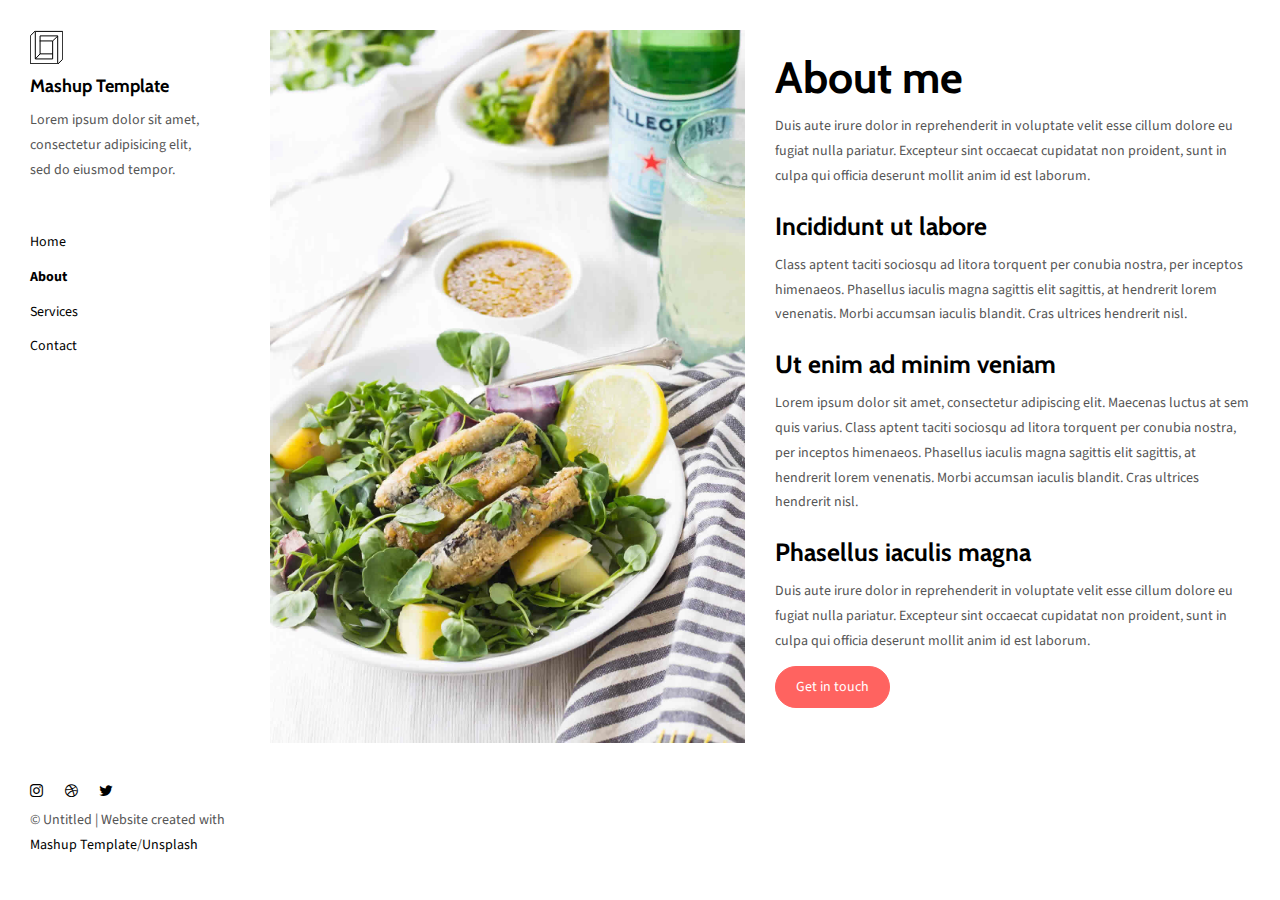
==== about.html @ 03786327 "project initialised" ====
<!DOCTYPE html>
<html lang="en">

<head>
  <meta charset="UTF-8">
  <meta content="IE=edge" http-equiv="X-UA-Compatible">
  <meta content="width=device-width,initial-scale=1" name="viewport">
  <meta content="description" name="description">
  <meta name="google" content="notranslate" />
  <meta content="Mashup templates have been developped by Orson.io team" name="author">

  <!-- Disable tap highlight on IE -->
  <meta name="msapplication-tap-highlight" content="no">
  
  <link href="./assets/apple-icon-180x180.png" rel="apple-touch-icon">
  <link href="./assets/favicon.ico" rel="icon">



  <title>Title page</title>  

<link href="./main.82cfd66e.css" rel="stylesheet"></head>

<body>

 <!-- Add your content of header -->
<header class="">
  <div class="navbar navbar-default visible-xs">
    <button type="button" class="navbar-toggle collapsed">
      <span class="sr-only">Toggle navigation</span>
      <span class="icon-bar"></span>
      <span class="icon-bar"></span>
      <span class="icon-bar"></span>
    </button>
    <a href="./index.html" class="navbar-brand">Mashup Template</a>
  </div>

  <nav class="sidebar">
    <div class="navbar-collapse" id="navbar-collapse">
      <div class="site-header hidden-xs">
          <a class="site-brand" href="./index.html" title="">
            <img class="img-responsive site-logo" alt="" src="./assets/images/mashup-logo.svg">
            Mashup Template
          </a>
        <p>Lorem ipsum dolor sit amet, consectetur adipisicing elit, sed do eiusmod
        tempor.</p>
      </div>
      <ul class="nav">
        <li><a href="./index.html" title="">Home</a></li>
        <li><a href="./about.html" title="">About</a></li>
        <li><a href="./services.html" title="">Services</a></li>
        <li><a href="./contact.html" title="">Contact</a></li>

      </ul>

      <nav class="nav-footer">
        <p class="nav-footer-social-buttons">
          <a class="fa-icon" href="https://www.instagram.com/" title="">
            <i class="fa fa-instagram"></i>
          </a>
          <a class="fa-icon" href="https://dribbble.com/" title="">
            <i class="fa fa-dribbble"></i>
          </a>
          <a class="fa-icon" href="https://twitter.com/" title="">
            <i class="fa fa-twitter"></i>
          </a>
        </p>
        <p>© Untitled | Website created with <a href="http://www.mashup-template.com/" title="Create website with free html template">Mashup Template</a>/<a href="https://www.unsplash.com/" title="Beautiful Free Images">Unsplash</a></p>
      </nav>  
    </div> 
  </nav>
</header>
<main class="" id="main-collapse">


<div class="row">
  <div class="col-xs-12 col-md-6">
    <img class="img-responsive" alt="" src="./assets/images/img-10.jpg">
  </div>
  <div class="col-xs-12 col-md-6">
    <h1>About me</h1>
    
    <p>Duis aute irure dolor in reprehenderit in voluptate velit esse
    cillum dolore eu fugiat nulla pariatur. Excepteur sint occaecat cupidatat non
    proident, sunt in culpa qui officia deserunt mollit anim id est laborum.</p>
    
    <h3>Incididunt ut labore </h3>

    <p>Class aptent taciti sociosqu ad litora torquent per conubia nostra, per inceptos himenaeos. Phasellus iaculis magna sagittis elit sagittis, at hendrerit lorem venenatis. Morbi accumsan iaculis blandit. Cras ultrices hendrerit nisl.</p>

    <h3>Ut enim ad minim veniam </h3>
    
    <p>Lorem ipsum dolor sit amet, consectetur adipiscing elit. Maecenas luctus at sem quis varius. 
    Class aptent taciti sociosqu ad litora torquent per conubia nostra, per inceptos himenaeos. Phasellus iaculis magna sagittis elit sagittis, at hendrerit lorem venenatis. Morbi accumsan iaculis blandit. Cras ultrices hendrerit nisl.</p>
    <h3>Phasellus iaculis magna </h3>
    <p>Duis aute irure dolor in reprehenderit in voluptate velit esse
    cillum dolore eu fugiat nulla pariatur. Excepteur sint occaecat cupidatat non
    proident, sunt in culpa qui officia deserunt mollit anim id est laborum.</p>
    
    <a href="contact.html" class="btn btn-primary" title=""> Get in touch</a>
 </div>
</div>
    
</main>

<script>
document.addEventListener("DOMContentLoaded", function (event) {
  navbarToggleSidebar();
  navActivePage();
});
</script>

<script type="text/javascript" src="./main.85741bff.js"></script></body>

</html>
---- main.82cfd66e.css ----
@import url(https://fonts.googleapis.com/css?family=Cabin:400,700|Source+Sans+Pro:400,700);@import url(https://maxcdn.bootstrapcdn.com/font-awesome/4.7.0/css/font-awesome.min.css);/*!
 * Bootstrap v3.3.7 (http://getbootstrap.com)
 * Copyright 2011-2016 Twitter, Inc.
 * Licensed under MIT (https://github.com/twbs/bootstrap/blob/master/LICENSE)
 */
/*! normalize.css v3.0.3 | MIT License | github.com/necolas/normalize.css */html{font-family:sans-serif;-ms-text-size-adjust:100%;-webkit-text-size-adjust:100%}body{margin:0}article,aside,details,figcaption,figure,footer,header,hgroup,main,menu,nav,section,summary{display:block}audio,canvas,progress,video{display:inline-block;vertical-align:baseline}audio:not([controls]){display:none;height:0}[hidden],template{display:none}a{background-color:transparent}a:active,a:hover{outline:0}abbr[title]{border-bottom:1px dotted}b,strong{font-weight:700}dfn{font-style:italic}h1{font-size:2em;margin:.67em 0}mark{background:#ff0;color:#000}small{font-size:80%}sub,sup{font-size:75%;line-height:0;position:relative;vertical-align:baseline}sup{top:-.5em}sub{bottom:-.25em}img{border:0}svg:not(:root){overflow:hidden}figure{margin:1em 40px}hr{box-sizing:content-box;height:0}pre{overflow:auto}code,kbd,pre,samp{font-family:monospace,monospace;font-size:1em}button,input,optgroup,select,textarea{color:inherit;font:inherit;margin:0}button{overflow:visible}button,select{text-transform:none}button,html input[type=button],input[type=reset],input[type=submit]{-webkit-appearance:button;cursor:pointer}button[disabled],html input[disabled]{cursor:default}button::-moz-focus-inner,input::-moz-focus-inner{border:0;padding:0}input{line-height:normal}input[type=checkbox],input[type=radio]{box-sizing:border-box;padding:0}input[type=number]::-webkit-inner-spin-button,input[type=number]::-webkit-outer-spin-button{height:auto}input[type=search]{-webkit-appearance:textfield;box-sizing:content-box}input[type=search]::-webkit-search-cancel-button,input[type=search]::-webkit-search-decoration{-webkit-appearance:none}fieldset{border:1px solid silver;margin:0 2px;padding:.35em .625em .75em}textarea{overflow:auto}optgroup{font-weight:700}table{border-collapse:collapse;border-spacing:0}td,th{padding:0}

/*! Source: https://github.com/h5bp/html5-boilerplate/blob/master/src/css/main.css */@media print{*,:after,:before{background:transparent!important;color:#000!important;box-shadow:none!important;text-shadow:none!important}a,a:visited{text-decoration:underline}a[href]:after{content:" (" attr(href) ")"}abbr[title]:after{content:" (" attr(title) ")"}a[href^="#"]:after,a[href^="javascript:"]:after{content:""}blockquote,pre{border:1px solid #999;page-break-inside:avoid}thead{display:table-header-group}img,tr{page-break-inside:avoid}img{max-width:100%!important}h2,h3,p{orphans:3;widows:3}h2,h3{page-break-after:avoid}.navbar{display:none}.btn>.caret,.dropup>.btn>.caret{border-top-color:#000!important}.label{border:1px solid #000}.table{border-collapse:collapse!important}.table td,.table th{background-color:#fff!important}.table-bordered td,.table-bordered th{border:1px solid #ddd!important}}*,:after,:before{-webkit-box-sizing:border-box;-moz-box-sizing:border-box;box-sizing:border-box}html{font-size:10px;-webkit-tap-highlight-color:transparent}body{font-family:Source Sans Pro,Helvetica,Arial,sans-serif;font-size:14px;line-height:1.78;color:#555;background-color:#fff}button,input,select,textarea{font-family:inherit;font-size:inherit;line-height:inherit}a{color:#ff6360;text-decoration:none}a:focus,a:hover{color:#ff1814;text-decoration:underline}a:focus{outline:5px auto -webkit-focus-ring-color;outline-offset:-2px}figure{margin:0}img{vertical-align:middle}.img-responsive{display:block;max-width:100%;height:auto}.img-rounded{border-radius:2px}.img-thumbnail{padding:4px;line-height:1.78;background-color:#fff;border:1px solid #ddd;border-radius:2px;-webkit-transition:all .2s ease-in-out;-o-transition:all .2s ease-in-out;transition:all .2s ease-in-out;display:inline-block;max-width:100%;height:auto}.img-circle{border-radius:50%}hr{margin-top:24px;margin-bottom:24px;border:0;border-top:1px solid #eee}.sr-only{position:absolute;width:1px;height:1px;margin:-1px;padding:0;overflow:hidden;clip:rect(0,0,0,0);border:0}.sr-only-focusable:active,.sr-only-focusable:focus{position:static;width:auto;height:auto;margin:0;overflow:visible;clip:auto}[role=button]{cursor:pointer}.h1,.h2,.h3,.h4,.h5,.h6,h1,h2,h3,h4,h5,h6{font-family:Cabin,Helvetica,Arial,sans-serif;font-weight:700;line-height:1.1;color:#000}.h1 .small,.h1 small,.h2 .small,.h2 small,.h3 .small,.h3 small,.h4 .small,.h4 small,.h5 .small,.h5 small,.h6 .small,.h6 small,h1 .small,h1 small,h2 .small,h2 small,h3 .small,h3 small,h4 .small,h4 small,h5 .small,h5 small,h6 .small,h6 small{font-weight:400;line-height:1;color:#777}.h1,.h2,.h3,h1,h2,h3{margin-top:24px;margin-bottom:12px}.h1 .small,.h1 small,.h2 .small,.h2 small,.h3 .small,.h3 small,h1 .small,h1 small,h2 .small,h2 small,h3 .small,h3 small{font-size:65%}.h4,.h5,.h6,h4,h5,h6{margin-top:12px;margin-bottom:12px}.h4 .small,.h4 small,.h5 .small,.h5 small,.h6 .small,.h6 small,h4 .small,h4 small,h5 .small,h5 small,h6 .small,h6 small{font-size:75%}.h1,h1{font-size:44px}.h2,h2{font-size:33px}.h3,h3{font-size:25px}.h4,h4{font-size:19px}.h5,h5{font-size:14px}.h6,h6{font-size:12px}p{margin:0 0 12px}.lead{margin-bottom:24px;font-size:16px;font-weight:300;line-height:1.4}@media (min-width:768px){.lead{font-size:21px}}.small,small{font-size:85%}.mark,mark{background-color:#fcf8e3;padding:.2em}.text-left{text-align:left}.text-right{text-align:right}.text-center{text-align:center}.text-justify{text-align:justify}.text-nowrap{white-space:nowrap}.text-lowercase{text-transform:lowercase}.initialism,.text-uppercase{text-transform:uppercase}.text-capitalize{text-transform:capitalize}.text-muted{color:#777}.text-primary{color:#ff6360}a.text-primary:focus,a.text-primary:hover{color:#ff312d}.text-success{color:#fff}a.text-success:focus,a.text-success:hover{color:#e6e6e6}.text-info{color:#31708f}a.text-info:focus,a.text-info:hover{color:#245269}.text-warning{color:#8a6d3b}a.text-warning:focus,a.text-warning:hover{color:#66512c}.text-danger{color:#fff}a.text-danger:focus,a.text-danger:hover{color:#e6e6e6}.bg-primary{color:#fff;background-color:#ff6360}a.bg-primary:focus,a.bg-primary:hover{background-color:#ff312d}.bg-success{background-color:#57ce6e}a.bg-success:focus,a.bg-success:hover{background-color:#37bb50}.bg-info{background-color:#d9edf7}a.bg-info:focus,a.bg-info:hover{background-color:#afd9ee}.bg-warning{background-color:#fcf8e3}a.bg-warning:focus,a.bg-warning:hover{background-color:#f7ecb5}.bg-danger{background-color:#ee624b}a.bg-danger:focus,a.bg-danger:hover{background-color:#ea391c}.page-header{padding-bottom:11px;margin:48px 0 24px;border-bottom:1px solid #eee}ol,ul{margin-top:0;margin-bottom:12px}ol ol,ol ul,ul ol,ul ul{margin-bottom:0}.list-inline,.list-unstyled{padding-left:0;list-style:none}.list-inline{margin-left:-5px}.list-inline>li{display:inline-block;padding-left:5px;padding-right:5px}dl{margin-top:0;margin-bottom:24px}dd,dt{line-height:1.78}dt{font-weight:700}dd{margin-left:0}.dl-horizontal dd:after,.dl-horizontal dd:before{content:" ";display:table}.dl-horizontal dd:after{clear:both}@media (min-width:768px){.dl-horizontal dt{float:left;width:160px;clear:left;text-align:right;overflow:hidden;text-overflow:ellipsis;white-space:nowrap}.dl-horizontal dd{margin-left:180px}}abbr[data-original-title],abbr[title]{cursor:help;border-bottom:1px dotted #777}.initialism{font-size:90%}blockquote{padding:12px 24px;margin:0 0 24px;font-size:17.5px;border-left:5px solid #eee}blockquote ol:last-child,blockquote p:last-child,blockquote ul:last-child{margin-bottom:0}blockquote .small,blockquote footer,blockquote small{display:block;font-size:80%;line-height:1.78;color:#777}blockquote .small:before,blockquote footer:before,blockquote small:before{content:"\2014   \A0"}.blockquote-reverse,blockquote.pull-right{padding-right:15px;padding-left:0;border-right:5px solid #eee;border-left:0;text-align:right}.blockquote-reverse .small:before,.blockquote-reverse footer:before,.blockquote-reverse small:before,blockquote.pull-right .small:before,blockquote.pull-right footer:before,blockquote.pull-right small:before{content:""}.blockquote-reverse .small:after,.blockquote-reverse footer:after,.blockquote-reverse small:after,blockquote.pull-right .small:after,blockquote.pull-right footer:after,blockquote.pull-right small:after{content:"\A0   \2014"}address{margin-bottom:24px;font-style:normal;line-height:1.78}code,kbd,pre,samp{font-family:Menlo,Monaco,Consolas,Courier New,monospace}code{color:#c7254e;background-color:#f9f2f4}code,kbd{padding:2px 4px;font-size:90%;border-radius:2px}kbd{color:#fff;background-color:#333;box-shadow:inset 0 -1px 0 rgba(0,0,0,.25)}kbd kbd{padding:0;font-size:100%;font-weight:700;box-shadow:none}pre{display:block;padding:11.5px;margin:0 0 12px;font-size:13px;line-height:1.78;word-break:break-all;word-wrap:break-word;color:#333;background-color:#f5f5f5;border:1px solid #ccc;border-radius:2px}pre code{padding:0;font-size:inherit;color:inherit;white-space:pre-wrap;background-color:transparent;border-radius:0}.pre-scrollable{max-height:340px;overflow-y:scroll}.container{margin-right:auto;margin-left:auto;padding-left:15px;padding-right:15px}.container:after,.container:before{content:" ";display:table}.container:after{clear:both}@media (min-width:768px){.container{width:750px}}@media (min-width:992px){.container{width:970px}}@media (min-width:1200px){.container{width:1170px}}.container-fluid{margin-right:auto;margin-left:auto;padding-left:15px;padding-right:15px}.container-fluid:after,.container-fluid:before{content:" ";display:table}.container-fluid:after{clear:both}.row{margin-left:-15px;margin-right:-15px}.row:after,.row:before{content:" ";display:table}.row:after{clear:both}.col-lg-1,.col-lg-2,.col-lg-3,.col-lg-4,.col-lg-5,.col-lg-6,.col-lg-7,.col-lg-8,.col-lg-9,.col-lg-10,.col-lg-11,.col-lg-12,.col-md-1,.col-md-2,.col-md-3,.col-md-4,.col-md-5,.col-md-6,.col-md-7,.col-md-8,.col-md-9,.col-md-10,.col-md-11,.col-md-12,.col-sm-1,.col-sm-2,.col-sm-3,.col-sm-4,.col-sm-5,.col-sm-6,.col-sm-7,.col-sm-8,.col-sm-9,.col-sm-10,.col-sm-11,.col-sm-12,.col-xs-1,.col-xs-2,.col-xs-3,.col-xs-4,.col-xs-5,.col-xs-6,.col-xs-7,.col-xs-8,.col-xs-9,.col-xs-10,.col-xs-11,.col-xs-12{position:relative;min-height:1px;padding-left:15px;padding-right:15px}.col-xs-1,.col-xs-2,.col-xs-3,.col-xs-4,.col-xs-5,.col-xs-6,.col-xs-7,.col-xs-8,.col-xs-9,.col-xs-10,.col-xs-11,.col-xs-12{float:left}.col-xs-1{width:8.33333%}.col-xs-2{width:16.66667%}.col-xs-3{width:25%}.col-xs-4{width:33.33333%}.col-xs-5{width:41.66667%}.col-xs-6{width:50%}.col-xs-7{width:58.33333%}.col-xs-8{width:66.66667%}.col-xs-9{width:75%}.col-xs-10{width:83.33333%}.col-xs-11{width:91.66667%}.col-xs-12{width:100%}.col-xs-pull-0{right:auto}.col-xs-pull-1{right:8.33333%}.col-xs-pull-2{right:16.66667%}.col-xs-pull-3{right:25%}.col-xs-pull-4{right:33.33333%}.col-xs-pull-5{right:41.66667%}.col-xs-pull-6{right:50%}.col-xs-pull-7{right:58.33333%}.col-xs-pull-8{right:66.66667%}.col-xs-pull-9{right:75%}.col-xs-pull-10{right:83.33333%}.col-xs-pull-11{right:91.66667%}.col-xs-pull-12{right:100%}.col-xs-push-0{left:auto}.col-xs-push-1{left:8.33333%}.col-xs-push-2{left:16.66667%}.col-xs-push-3{left:25%}.col-xs-push-4{left:33.33333%}.col-xs-push-5{left:41.66667%}.col-xs-push-6{left:50%}.col-xs-push-7{left:58.33333%}.col-xs-push-8{left:66.66667%}.col-xs-push-9{left:75%}.col-xs-push-10{left:83.33333%}.col-xs-push-11{left:91.66667%}.col-xs-push-12{left:100%}.col-xs-offset-0{margin-left:0}.col-xs-offset-1{margin-left:8.33333%}.col-xs-offset-2{margin-left:16.66667%}.col-xs-offset-3{margin-left:25%}.col-xs-offset-4{margin-left:33.33333%}.col-xs-offset-5{margin-left:41.66667%}.col-xs-offset-6{margin-left:50%}.col-xs-offset-7{margin-left:58.33333%}.col-xs-offset-8{margin-left:66.66667%}.col-xs-offset-9{margin-left:75%}.col-xs-offset-10{margin-left:83.33333%}.col-xs-offset-11{margin-left:91.66667%}.col-xs-offset-12{margin-left:100%}@media (min-width:768px){.col-sm-1,.col-sm-2,.col-sm-3,.col-sm-4,.col-sm-5,.col-sm-6,.col-sm-7,.col-sm-8,.col-sm-9,.col-sm-10,.col-sm-11,.col-sm-12{float:left}.col-sm-1{width:8.33333%}.col-sm-2{width:16.66667%}.col-sm-3{width:25%}.col-sm-4{width:33.33333%}.col-sm-5{width:41.66667%}.col-sm-6{width:50%}.col-sm-7{width:58.33333%}.col-sm-8{width:66.66667%}.col-sm-9{width:75%}.col-sm-10{width:83.33333%}.col-sm-11{width:91.66667%}.col-sm-12{width:100%}.col-sm-pull-0{right:auto}.col-sm-pull-1{right:8.33333%}.col-sm-pull-2{right:16.66667%}.col-sm-pull-3{right:25%}.col-sm-pull-4{right:33.33333%}.col-sm-pull-5{right:41.66667%}.col-sm-pull-6{right:50%}.col-sm-pull-7{right:58.33333%}.col-sm-pull-8{right:66.66667%}.col-sm-pull-9{right:75%}.col-sm-pull-10{right:83.33333%}.col-sm-pull-11{right:91.66667%}.col-sm-pull-12{right:100%}.col-sm-push-0{left:auto}.col-sm-push-1{left:8.33333%}.col-sm-push-2{left:16.66667%}.col-sm-push-3{left:25%}.col-sm-push-4{left:33.33333%}.col-sm-push-5{left:41.66667%}.col-sm-push-6{left:50%}.col-sm-push-7{left:58.33333%}.col-sm-push-8{left:66.66667%}.col-sm-push-9{left:75%}.col-sm-push-10{left:83.33333%}.col-sm-push-11{left:91.66667%}.col-sm-push-12{left:100%}.col-sm-offset-0{margin-left:0}.col-sm-offset-1{margin-left:8.33333%}.col-sm-offset-2{margin-left:16.66667%}.col-sm-offset-3{margin-left:25%}.col-sm-offset-4{margin-left:33.33333%}.col-sm-offset-5{margin-left:41.66667%}.col-sm-offset-6{margin-left:50%}.col-sm-offset-7{margin-left:58.33333%}.col-sm-offset-8{margin-left:66.66667%}.col-sm-offset-9{margin-left:75%}.col-sm-offset-10{margin-left:83.33333%}.col-sm-offset-11{margin-left:91.66667%}.col-sm-offset-12{margin-left:100%}}@media (min-width:992px){.col-md-1,.col-md-2,.col-md-3,.col-md-4,.col-md-5,.col-md-6,.col-md-7,.col-md-8,.col-md-9,.col-md-10,.col-md-11,.col-md-12{float:left}.col-md-1{width:8.33333%}.col-md-2{width:16.66667%}.col-md-3{width:25%}.col-md-4{width:33.33333%}.col-md-5{width:41.66667%}.col-md-6{width:50%}.col-md-7{width:58.33333%}.col-md-8{width:66.66667%}.col-md-9{width:75%}.col-md-10{width:83.33333%}.col-md-11{width:91.66667%}.col-md-12{width:100%}.col-md-pull-0{right:auto}.col-md-pull-1{right:8.33333%}.col-md-pull-2{right:16.66667%}.col-md-pull-3{right:25%}.col-md-pull-4{right:33.33333%}.col-md-pull-5{right:41.66667%}.col-md-pull-6{right:50%}.col-md-pull-7{right:58.33333%}.col-md-pull-8{right:66.66667%}.col-md-pull-9{right:75%}.col-md-pull-10{right:83.33333%}.col-md-pull-11{right:91.66667%}.col-md-pull-12{right:100%}.col-md-push-0{left:auto}.col-md-push-1{left:8.33333%}.col-md-push-2{left:16.66667%}.col-md-push-3{left:25%}.col-md-push-4{left:33.33333%}.col-md-push-5{left:41.66667%}.col-md-push-6{left:50%}.col-md-push-7{left:58.33333%}.col-md-push-8{left:66.66667%}.col-md-push-9{left:75%}.col-md-push-10{left:83.33333%}.col-md-push-11{left:91.66667%}.col-md-push-12{left:100%}.col-md-offset-0{margin-left:0}.col-md-offset-1{margin-left:8.33333%}.col-md-offset-2{margin-left:16.66667%}.col-md-offset-3{margin-left:25%}.col-md-offset-4{margin-left:33.33333%}.col-md-offset-5{margin-left:41.66667%}.col-md-offset-6{margin-left:50%}.col-md-offset-7{margin-left:58.33333%}.col-md-offset-8{margin-left:66.66667%}.col-md-offset-9{margin-left:75%}.col-md-offset-10{margin-left:83.33333%}.col-md-offset-11{margin-left:91.66667%}.col-md-offset-12{margin-left:100%}}@media (min-width:1200px){.col-lg-1,.col-lg-2,.col-lg-3,.col-lg-4,.col-lg-5,.col-lg-6,.col-lg-7,.col-lg-8,.col-lg-9,.col-lg-10,.col-lg-11,.col-lg-12{float:left}.col-lg-1{width:8.33333%}.col-lg-2{width:16.66667%}.col-lg-3{width:25%}.col-lg-4{width:33.33333%}.col-lg-5{width:41.66667%}.col-lg-6{width:50%}.col-lg-7{width:58.33333%}.col-lg-8{width:66.66667%}.col-lg-9{width:75%}.col-lg-10{width:83.33333%}.col-lg-11{width:91.66667%}.col-lg-12{width:100%}.col-lg-pull-0{right:auto}.col-lg-pull-1{right:8.33333%}.col-lg-pull-2{right:16.66667%}.col-lg-pull-3{right:25%}.col-lg-pull-4{right:33.33333%}.col-lg-pull-5{right:41.66667%}.col-lg-pull-6{right:50%}.col-lg-pull-7{right:58.33333%}.col-lg-pull-8{right:66.66667%}.col-lg-pull-9{right:75%}.col-lg-pull-10{right:83.33333%}.col-lg-pull-11{right:91.66667%}.col-lg-pull-12{right:100%}.col-lg-push-0{left:auto}.col-lg-push-1{left:8.33333%}.col-lg-push-2{left:16.66667%}.col-lg-push-3{left:25%}.col-lg-push-4{left:33.33333%}.col-lg-push-5{left:41.66667%}.col-lg-push-6{left:50%}.col-lg-push-7{left:58.33333%}.col-lg-push-8{left:66.66667%}.col-lg-push-9{left:75%}.col-lg-push-10{left:83.33333%}.col-lg-push-11{left:91.66667%}.col-lg-push-12{left:100%}.col-lg-offset-0{margin-left:0}.col-lg-offset-1{margin-left:8.33333%}.col-lg-offset-2{margin-left:16.66667%}.col-lg-offset-3{margin-left:25%}.col-lg-offset-4{margin-left:33.33333%}.col-lg-offset-5{margin-left:41.66667%}.col-lg-offset-6{margin-left:50%}.col-lg-offset-7{margin-left:58.33333%}.col-lg-offset-8{margin-left:66.66667%}.col-lg-offset-9{margin-left:75%}.col-lg-offset-10{margin-left:83.33333%}.col-lg-offset-11{margin-left:91.66667%}.col-lg-offset-12{margin-left:100%}}table{background-color:transparent}caption{padding-top:8px;padding-bottom:8px;color:#777}caption,th{text-align:left}.table{width:100%;max-width:100%;margin-bottom:24px}.table>tbody>tr>td,.table>tbody>tr>th,.table>tfoot>tr>td,.table>tfoot>tr>th,.table>thead>tr>td,.table>thead>tr>th{padding:8px;line-height:1.78;vertical-align:top;border-top:1px solid #ddd}.table>thead>tr>th{vertical-align:bottom;border-bottom:2px solid #ddd}.table>caption+thead>tr:first-child>td,.table>caption+thead>tr:first-child>th,.table>colgroup+thead>tr:first-child>td,.table>colgroup+thead>tr:first-child>th,.table>thead:first-child>tr:first-child>td,.table>thead:first-child>tr:first-child>th{border-top:0}.table>tbody+tbody{border-top:2px solid #ddd}.table .table{background-color:#fff}.table-condensed>tbody>tr>td,.table-condensed>tbody>tr>th,.table-condensed>tfoot>tr>td,.table-condensed>tfoot>tr>th,.table-condensed>thead>tr>td,.table-condensed>thead>tr>th{padding:5px}.table-bordered,.table-bordered>tbody>tr>td,.table-bordered>tbody>tr>th,.table-bordered>tfoot>tr>td,.table-bordered>tfoot>tr>th,.table-bordered>thead>tr>td,.table-bordered>thead>tr>th{border:1px solid #ddd}.table-bordered>thead>tr>td,.table-bordered>thead>tr>th{border-bottom-width:2px}.table-striped>tbody>tr:nth-of-type(odd){background-color:#f9f9f9}.table-hover>tbody>tr:hover{background-color:#f5f5f5}table col[class*=col-]{position:static;float:none;display:table-column}table td[class*=col-],table th[class*=col-]{position:static;float:none;display:table-cell}.table>tbody>tr.active>td,.table>tbody>tr.active>th,.table>tbody>tr>td.active,.table>tbody>tr>th.active,.table>tfoot>tr.active>td,.table>tfoot>tr.active>th,.table>tfoot>tr>td.active,.table>tfoot>tr>th.active,.table>thead>tr.active>td,.table>thead>tr.active>th,.table>thead>tr>td.active,.table>thead>tr>th.active{background-color:#f5f5f5}.table-hover>tbody>tr.active:hover>td,.table-hover>tbody>tr.active:hover>th,.table-hover>tbody>tr:hover>.active,.table-hover>tbody>tr>td.active:hover,.table-hover>tbody>tr>th.active:hover{background-color:#e8e8e8}.table>tbody>tr.success>td,.table>tbody>tr.success>th,.table>tbody>tr>td.success,.table>tbody>tr>th.success,.table>tfoot>tr.success>td,.table>tfoot>tr.success>th,.table>tfoot>tr>td.success,.table>tfoot>tr>th.success,.table>thead>tr.success>td,.table>thead>tr.success>th,.table>thead>tr>td.success,.table>thead>tr>th.success{background-color:#57ce6e}.table-hover>tbody>tr.success:hover>td,.table-hover>tbody>tr.success:hover>th,.table-hover>tbody>tr:hover>.success,.table-hover>tbody>tr>td.success:hover,.table-hover>tbody>tr>th.success:hover{background-color:#43c85d}.table>tbody>tr.info>td,.table>tbody>tr.info>th,.table>tbody>tr>td.info,.table>tbody>tr>th.info,.table>tfoot>tr.info>td,.table>tfoot>tr.info>th,.table>tfoot>tr>td.info,.table>tfoot>tr>th.info,.table>thead>tr.info>td,.table>thead>tr.info>th,.table>thead>tr>td.info,.table>thead>tr>th.info{background-color:#d9edf7}.table-hover>tbody>tr.info:hover>td,.table-hover>tbody>tr.info:hover>th,.table-hover>tbody>tr:hover>.info,.table-hover>tbody>tr>td.info:hover,.table-hover>tbody>tr>th.info:hover{background-color:#c4e3f3}.table>tbody>tr.warning>td,.table>tbody>tr.warning>th,.table>tbody>tr>td.warning,.table>tbody>tr>th.warning,.table>tfoot>tr.warning>td,.table>tfoot>tr.warning>th,.table>tfoot>tr>td.warning,.table>tfoot>tr>th.warning,.table>thead>tr.warning>td,.table>thead>tr.warning>th,.table>thead>tr>td.warning,.table>thead>tr>th.warning{background-color:#fcf8e3}.table-hover>tbody>tr.warning:hover>td,.table-hover>tbody>tr.warning:hover>th,.table-hover>tbody>tr:hover>.warning,.table-hover>tbody>tr>td.warning:hover,.table-hover>tbody>tr>th.warning:hover{background-color:#faf2cc}.table>tbody>tr.danger>td,.table>tbody>tr.danger>th,.table>tbody>tr>td.danger,.table>tbody>tr>th.danger,.table>tfoot>tr.danger>td,.table>tfoot>tr.danger>th,.table>tfoot>tr>td.danger,.table>tfoot>tr>th.danger,.table>thead>tr.danger>td,.table>thead>tr.danger>th,.table>thead>tr>td.danger,.table>thead>tr>th.danger{background-color:#ee624b}.table-hover>tbody>tr.danger:hover>td,.table-hover>tbody>tr.danger:hover>th,.table-hover>tbody>tr:hover>.danger,.table-hover>tbody>tr>td.danger:hover,.table-hover>tbody>tr>th.danger:hover{background-color:#ec4e34}.table-responsive{overflow-x:auto;min-height:.01%}@media screen and (max-width:767px){.table-responsive{width:100%;margin-bottom:18px;overflow-y:hidden;-ms-overflow-style:-ms-autohiding-scrollbar;border:1px solid #ddd}.table-responsive>.table{margin-bottom:0}.table-responsive>.table>tbody>tr>td,.table-responsive>.table>tbody>tr>th,.table-responsive>.table>tfoot>tr>td,.table-responsive>.table>tfoot>tr>th,.table-responsive>.table>thead>tr>td,.table-responsive>.table>thead>tr>th{white-space:nowrap}.table-responsive>.table-bordered{border:0}.table-responsive>.table-bordered>tbody>tr>td:first-child,.table-responsive>.table-bordered>tbody>tr>th:first-child,.table-responsive>.table-bordered>tfoot>tr>td:first-child,.table-responsive>.table-bordered>tfoot>tr>th:first-child,.table-responsive>.table-bordered>thead>tr>td:first-child,.table-responsive>.table-bordered>thead>tr>th:first-child{border-left:0}.table-responsive>.table-bordered>tbody>tr>td:last-child,.table-responsive>.table-bordered>tbody>tr>th:last-child,.table-responsive>.table-bordered>tfoot>tr>td:last-child,.table-responsive>.table-bordered>tfoot>tr>th:last-child,.table-responsive>.table-bordered>thead>tr>td:last-child,.table-responsive>.table-bordered>thead>tr>th:last-child{border-right:0}.table-responsive>.table-bordered>tbody>tr:last-child>td,.table-responsive>.table-bordered>tbody>tr:last-child>th,.table-responsive>.table-bordered>tfoot>tr:last-child>td,.table-responsive>.table-bordered>tfoot>tr:last-child>th{border-bottom:0}}fieldset{margin:0;min-width:0}fieldset,legend{padding:0;border:0}legend{display:block;width:100%;margin-bottom:24px;font-size:21px;line-height:inherit;color:#333;border-bottom:1px solid #e5e5e5}label{display:inline-block;max-width:100%;margin-bottom:5px;font-weight:700}input[type=search]{-webkit-box-sizing:border-box;-moz-box-sizing:border-box;box-sizing:border-box}input[type=checkbox],input[type=radio]{margin:4px 0 0;margin-top:1px\9;line-height:normal}input[type=file]{display:block}input[type=range]{display:block;width:100%}select[multiple],select[size]{height:auto}input[type=checkbox]:focus,input[type=file]:focus,input[type=radio]:focus{outline:5px auto -webkit-focus-ring-color;outline-offset:-2px}output{padding-top:9px}.form-control,output{display:block;font-size:14px;line-height:1.78;color:#555}.form-control{width:100%;height:40px;padding:8px 20px;background-color:#fff;background-image:none;border:1px solid #000;border-radius:2px;-webkit-box-shadow:inset 0 1px 1px rgba(0,0,0,.075);box-shadow:inset 0 1px 1px rgba(0,0,0,.075);-webkit-transition:border-color .15s ease-in-out,box-shadow .15s ease-in-out;-o-transition:border-color ease-in-out .15s,box-shadow ease-in-out .15s;transition:border-color .15s ease-in-out,box-shadow .15s ease-in-out}.form-control:focus{border-color:#66afe9;-webkit-box-shadow:inset 0 1px 1px rgba(0,0,0,.075),0 0 8px rgba(102,175,233,.6);box-shadow:inset 0 1px 1px rgba(0,0,0,.075),0 0 8px rgba(102,175,233,.6)}.form-control::-moz-placeholder{color:#999;opacity:1}.form-control:-ms-input-placeholder{color:#999}.form-control::-webkit-input-placeholder{color:#999}.form-control::-ms-expand{border:0;background-color:transparent}.form-control[disabled],.form-control[readonly],fieldset[disabled] .form-control{background-color:#eee;opacity:1}.form-control[disabled],fieldset[disabled] .form-control{cursor:not-allowed}textarea.form-control{height:auto}input[type=search]{-webkit-appearance:none}@media screen and (-webkit-min-device-pixel-ratio:0){input[type=date].form-control,input[type=datetime-local].form-control,input[type=month].form-control,input[type=time].form-control{line-height:40px}.input-group-sm>.input-group-btn>input[type=date].btn,.input-group-sm>.input-group-btn>input[type=datetime-local].btn,.input-group-sm>.input-group-btn>input[type=month].btn,.input-group-sm>.input-group-btn>input[type=time].btn,.input-group-sm>input[type=date].form-control,.input-group-sm>input[type=date].input-group-addon,.input-group-sm>input[type=datetime-local].form-control,.input-group-sm>input[type=datetime-local].input-group-addon,.input-group-sm>input[type=month].form-control,.input-group-sm>input[type=month].input-group-addon,.input-group-sm>input[type=time].form-control,.input-group-sm>input[type=time].input-group-addon,.input-group-sm input[type=date],.input-group-sm input[type=datetime-local],.input-group-sm input[type=month],.input-group-sm input[type=time],input[type=date].input-sm,input[type=datetime-local].input-sm,input[type=month].input-sm,input[type=time].input-sm{line-height:30px}.input-group-lg>.input-group-btn>input[type=date].btn,.input-group-lg>.input-group-btn>input[type=datetime-local].btn,.input-group-lg>.input-group-btn>input[type=month].btn,.input-group-lg>.input-group-btn>input[type=time].btn,.input-group-lg>input[type=date].form-control,.input-group-lg>input[type=date].input-group-addon,.input-group-lg>input[type=datetime-local].form-control,.input-group-lg>input[type=datetime-local].input-group-addon,.input-group-lg>input[type=month].form-control,.input-group-lg>input[type=month].input-group-addon,.input-group-lg>input[type=time].form-control,.input-group-lg>input[type=time].input-group-addon,.input-group-lg input[type=date],.input-group-lg input[type=datetime-local],.input-group-lg input[type=month],.input-group-lg input[type=time],input[type=date].input-lg,input[type=datetime-local].input-lg,input[type=month].input-lg,input[type=time].input-lg{line-height:46px}}.form-group{margin-bottom:15px}.checkbox,.radio{position:relative;display:block;margin-top:10px;margin-bottom:10px}.checkbox label,.radio label{min-height:24px;padding-left:20px;margin-bottom:0;font-weight:400;cursor:pointer}.checkbox-inline input[type=checkbox],.checkbox input[type=checkbox],.radio-inline input[type=radio],.radio input[type=radio]{position:absolute;margin-left:-20px;margin-top:4px\9}.checkbox+.checkbox,.radio+.radio{margin-top:-5px}.checkbox-inline,.radio-inline{position:relative;display:inline-block;padding-left:20px;margin-bottom:0;vertical-align:middle;font-weight:400;cursor:pointer}.checkbox-inline+.checkbox-inline,.radio-inline+.radio-inline{margin-top:0;margin-left:10px}.checkbox-inline.disabled,.checkbox.disabled label,.radio-inline.disabled,.radio.disabled label,fieldset[disabled] .checkbox-inline,fieldset[disabled] .checkbox label,fieldset[disabled] .radio-inline,fieldset[disabled] .radio label,fieldset[disabled] input[type=checkbox],fieldset[disabled] input[type=radio],input[type=checkbox].disabled,input[type=checkbox][disabled],input[type=radio].disabled,input[type=radio][disabled]{cursor:not-allowed}.form-control-static{padding-top:9px;padding-bottom:9px;margin-bottom:0;min-height:38px}.form-control-static.input-lg,.form-control-static.input-sm,.input-group-lg>.form-control-static.form-control,.input-group-lg>.form-control-static.input-group-addon,.input-group-lg>.input-group-btn>.form-control-static.btn,.input-group-sm>.form-control-static.form-control,.input-group-sm>.form-control-static.input-group-addon,.input-group-sm>.input-group-btn>.form-control-static.btn{padding-left:0;padding-right:0}.input-group-sm>.form-control,.input-group-sm>.input-group-addon,.input-group-sm>.input-group-btn>.btn,.input-sm{height:30px;padding:5px 14px;font-size:12px;line-height:1.5;border-radius:2px}.input-group-sm>.input-group-btn>select.btn,.input-group-sm>select.form-control,.input-group-sm>select.input-group-addon,select.input-sm{height:30px;line-height:30px}.input-group-sm>.input-group-btn>select[multiple].btn,.input-group-sm>.input-group-btn>textarea.btn,.input-group-sm>select[multiple].form-control,.input-group-sm>select[multiple].input-group-addon,.input-group-sm>textarea.form-control,.input-group-sm>textarea.input-group-addon,select[multiple].input-sm,textarea.input-sm{height:auto}.form-group-sm .form-control{height:30px;padding:5px 14px;font-size:12px;line-height:1.5;border-radius:2px}.form-group-sm select.form-control{height:30px;line-height:30px}.form-group-sm select[multiple].form-control,.form-group-sm textarea.form-control{height:auto}.form-group-sm .form-control-static{height:30px;min-height:36px;padding:6px 14px;font-size:12px;line-height:1.5}.input-group-lg>.form-control,.input-group-lg>.input-group-addon,.input-group-lg>.input-group-btn>.btn,.input-lg{height:46px;padding:10px 24px;font-size:18px;line-height:1.33333;border-radius:2px}.input-group-lg>.input-group-btn>select.btn,.input-group-lg>select.form-control,.input-group-lg>select.input-group-addon,select.input-lg{height:46px;line-height:46px}.input-group-lg>.input-group-btn>select[multiple].btn,.input-group-lg>.input-group-btn>textarea.btn,.input-group-lg>select[multiple].form-control,.input-group-lg>select[multiple].input-group-addon,.input-group-lg>textarea.form-control,.input-group-lg>textarea.input-group-addon,select[multiple].input-lg,textarea.input-lg{height:auto}.form-group-lg .form-control{height:46px;padding:10px 24px;font-size:18px;line-height:1.33333;border-radius:2px}.form-group-lg select.form-control{height:46px;line-height:46px}.form-group-lg select[multiple].form-control,.form-group-lg textarea.form-control{height:auto}.form-group-lg .form-control-static{height:46px;min-height:42px;padding:11px 24px;font-size:18px;line-height:1.33333}.has-feedback{position:relative}.has-feedback .form-control{padding-right:50px}.form-control-feedback{position:absolute;top:0;right:0;z-index:2;display:block;width:40px;height:40px;line-height:40px;text-align:center;pointer-events:none}.form-group-lg .form-control+.form-control-feedback,.input-group-lg+.form-control-feedback,.input-group-lg>.form-control+.form-control-feedback,.input-group-lg>.input-group-addon+.form-control-feedback,.input-group-lg>.input-group-btn>.btn+.form-control-feedback,.input-lg+.form-control-feedback{width:46px;height:46px;line-height:46px}.form-group-sm .form-control+.form-control-feedback,.input-group-sm+.form-control-feedback,.input-group-sm>.form-control+.form-control-feedback,.input-group-sm>.input-group-addon+.form-control-feedback,.input-group-sm>.input-group-btn>.btn+.form-control-feedback,.input-sm+.form-control-feedback{width:30px;height:30px;line-height:30px}.has-success .checkbox,.has-success .checkbox-inline,.has-success.checkbox-inline label,.has-success.checkbox label,.has-success .control-label,.has-success .help-block,.has-success .radio,.has-success .radio-inline,.has-success.radio-inline label,.has-success.radio label{color:#fff}.has-success .form-control{border-color:#fff;-webkit-box-shadow:inset 0 1px 1px rgba(0,0,0,.075);box-shadow:inset 0 1px 1px rgba(0,0,0,.075)}.has-success .form-control:focus{border-color:#e6e6e6;-webkit-box-shadow:inset 0 1px 1px rgba(0,0,0,.075),0 0 6px #fff;box-shadow:inset 0 1px 1px rgba(0,0,0,.075),0 0 6px #fff}.has-success .input-group-addon{color:#fff;border-color:#fff;background-color:#57ce6e}.has-success .form-control-feedback{color:#fff}.has-warning .checkbox,.has-warning .checkbox-inline,.has-warning.checkbox-inline label,.has-warning.checkbox label,.has-warning .control-label,.has-warning .help-block,.has-warning .radio,.has-warning .radio-inline,.has-warning.radio-inline label,.has-warning.radio label{color:#8a6d3b}.has-warning .form-control{border-color:#8a6d3b;-webkit-box-shadow:inset 0 1px 1px rgba(0,0,0,.075);box-shadow:inset 0 1px 1px rgba(0,0,0,.075)}.has-warning .form-control:focus{border-color:#66512c;-webkit-box-shadow:inset 0 1px 1px rgba(0,0,0,.075),0 0 6px #c0a16b;box-shadow:inset 0 1px 1px rgba(0,0,0,.075),0 0 6px #c0a16b}.has-warning .input-group-addon{color:#8a6d3b;border-color:#8a6d3b;background-color:#fcf8e3}.has-warning .form-control-feedback{color:#8a6d3b}.has-error .checkbox,.has-error .checkbox-inline,.has-error.checkbox-inline label,.has-error.checkbox label,.has-error .control-label,.has-error .help-block,.has-error .radio,.has-error .radio-inline,.has-error.radio-inline label,.has-error.radio label{color:#fff}.has-error .form-control{border-color:#fff;-webkit-box-shadow:inset 0 1px 1px rgba(0,0,0,.075);box-shadow:inset 0 1px 1px rgba(0,0,0,.075)}.has-error .form-control:focus{border-color:#e6e6e6;-webkit-box-shadow:inset 0 1px 1px rgba(0,0,0,.075),0 0 6px #fff;box-shadow:inset 0 1px 1px rgba(0,0,0,.075),0 0 6px #fff}.has-error .input-group-addon{color:#fff;border-color:#fff;background-color:#ee624b}.has-error .form-control-feedback{color:#fff}.has-feedback label~.form-control-feedback{top:29px}.has-feedback label.sr-only~.form-control-feedback{top:0}.help-block{display:block;margin-top:5px;margin-bottom:10px;color:#959595}@media (min-width:768px){.form-inline .form-group{display:inline-block;margin-bottom:0;vertical-align:middle}.form-inline .form-control{display:inline-block;width:auto;vertical-align:middle}.form-inline .form-control-static{display:inline-block}.form-inline .input-group{display:inline-table;vertical-align:middle}.form-inline .input-group .form-control,.form-inline .input-group .input-group-addon,.form-inline .input-group .input-group-btn{width:auto}.form-inline .input-group>.form-control{width:100%}.form-inline .control-label{margin-bottom:0;vertical-align:middle}.form-inline .checkbox,.form-inline .radio{display:inline-block;margin-top:0;margin-bottom:0;vertical-align:middle}.form-inline .checkbox label,.form-inline .radio label{padding-left:0}.form-inline .checkbox input[type=checkbox],.form-inline .radio input[type=radio]{position:relative;margin-left:0}.form-inline .has-feedback .form-control-feedback{top:0}}.form-horizontal .checkbox,.form-horizontal .checkbox-inline,.form-horizontal .radio,.form-horizontal .radio-inline{margin-top:0;margin-bottom:0;padding-top:9px}.form-horizontal .checkbox,.form-horizontal .radio{min-height:33px}.form-horizontal .form-group{margin-left:-15px;margin-right:-15px}.form-horizontal .form-group:after,.form-horizontal .form-group:before{content:" ";display:table}.form-horizontal .form-group:after{clear:both}@media (min-width:768px){.form-horizontal .control-label{text-align:right;margin-bottom:0;padding-top:9px}}.form-horizontal .has-feedback .form-control-feedback{right:15px}@media (min-width:768px){.form-horizontal .form-group-lg .control-label{padding-top:11px;font-size:18px}}@media (min-width:768px){.form-horizontal .form-group-sm .control-label{padding-top:6px;font-size:12px}}.btn{display:inline-block;margin-bottom:0;font-weight:400;text-align:center;vertical-align:middle;touch-action:manipulation;cursor:pointer;background-image:none;border:1px solid transparent;white-space:nowrap;padding:8px 20px;font-size:14px;line-height:1.78;border-radius:50px;-webkit-user-select:none;-moz-user-select:none;-ms-user-select:none;user-select:none}.btn.active.focus,.btn.active:focus,.btn.focus,.btn:active.focus,.btn:active:focus,.btn:focus{outline:5px auto -webkit-focus-ring-color;outline-offset:-2px}.btn.focus,.btn:focus,.btn:hover{color:#333;text-decoration:none}.btn.active,.btn:active{outline:0;background-image:none;-webkit-box-shadow:inset 0 3px 5px rgba(0,0,0,.125);box-shadow:inset 0 3px 5px rgba(0,0,0,.125)}.btn.disabled,.btn[disabled],fieldset[disabled] .btn{cursor:not-allowed;opacity:.65;filter:alpha(opacity=65);-webkit-box-shadow:none;box-shadow:none}a.btn.disabled,fieldset[disabled] a.btn{pointer-events:none}.btn-default{color:#333;background-color:#fff;border-color:#333}.btn-default.focus,.btn-default:focus{color:#333;background-color:#e6e6e6;border-color:#000}.btn-default.active,.btn-default:active,.btn-default:hover,.open>.btn-default.dropdown-toggle{color:#333;background-color:#e6e6e6;border-color:#141414}.btn-default.active.focus,.btn-default.active:focus,.btn-default.active:hover,.btn-default:active.focus,.btn-default:active:focus,.btn-default:active:hover,.open>.btn-default.dropdown-toggle.focus,.open>.btn-default.dropdown-toggle:focus,.open>.btn-default.dropdown-toggle:hover{color:#333;background-color:#d4d4d4;border-color:#000}.btn-default.active,.btn-default:active,.open>.btn-default.dropdown-toggle{background-image:none}.btn-default.disabled.focus,.btn-default.disabled:focus,.btn-default.disabled:hover,.btn-default[disabled].focus,.btn-default[disabled]:focus,.btn-default[disabled]:hover,fieldset[disabled] .btn-default.focus,fieldset[disabled] .btn-default:focus,fieldset[disabled] .btn-default:hover{background-color:#fff;border-color:#333}.btn-default .badge{color:#fff;background-color:#333}.btn-primary{color:#fff;background-color:#ff6360;border-color:#ff6360}.btn-primary.focus,.btn-primary:focus{color:#fff;background-color:#ff312d;border-color:#e00400}.btn-primary.active,.btn-primary:active,.btn-primary:hover,.open>.btn-primary.dropdown-toggle{color:#fff;background-color:#ff312d;border-color:#ff2723}.btn-primary.active.focus,.btn-primary.active:focus,.btn-primary.active:hover,.btn-primary:active.focus,.btn-primary:active:focus,.btn-primary:active:hover,.open>.btn-primary.dropdown-toggle.focus,.open>.btn-primary.dropdown-toggle:focus,.open>.btn-primary.dropdown-toggle:hover{color:#fff;background-color:#ff0e09;border-color:#e00400}.btn-primary.active,.btn-primary:active,.open>.btn-primary.dropdown-toggle{background-image:none}.btn-primary.disabled.focus,.btn-primary.disabled:focus,.btn-primary.disabled:hover,.btn-primary[disabled].focus,.btn-primary[disabled]:focus,.btn-primary[disabled]:hover,fieldset[disabled] .btn-primary.focus,fieldset[disabled] .btn-primary:focus,fieldset[disabled] .btn-primary:hover{background-color:#ff6360;border-color:#ff6360}.btn-primary .badge{color:#ff6360;background-color:#fff}.btn-success{color:#fff;background-color:#5cb85c;border-color:#5cb85c}.btn-success.focus,.btn-success:focus{color:#fff;background-color:#449d44;border-color:#2d672d}.btn-success.active,.btn-success:active,.btn-success:hover,.open>.btn-success.dropdown-toggle{color:#fff;background-color:#449d44;border-color:#419641}.btn-success.active.focus,.btn-success.active:focus,.btn-success.active:hover,.btn-success:active.focus,.btn-success:active:focus,.btn-success:active:hover,.open>.btn-success.dropdown-toggle.focus,.open>.btn-success.dropdown-toggle:focus,.open>.btn-success.dropdown-toggle:hover{color:#fff;background-color:#398439;border-color:#2d672d}.btn-success.active,.btn-success:active,.open>.btn-success.dropdown-toggle{background-image:none}.btn-success.disabled.focus,.btn-success.disabled:focus,.btn-success.disabled:hover,.btn-success[disabled].focus,.btn-success[disabled]:focus,.btn-success[disabled]:hover,fieldset[disabled] .btn-success.focus,fieldset[disabled] .btn-success:focus,fieldset[disabled] .btn-success:hover{background-color:#5cb85c;border-color:#5cb85c}.btn-success .badge{color:#5cb85c;background-color:#fff}.btn-info{color:#fff;background-color:#f8bb56;border-color:#f8bb56}.btn-info.focus,.btn-info:focus{color:#fff;background-color:#f6a725;border-color:#c67f08}.btn-info.active,.btn-info:active,.btn-info:hover,.open>.btn-info.dropdown-toggle{color:#fff;background-color:#f6a725;border-color:#f6a31b}.btn-info.active.focus,.btn-info.active:focus,.btn-info.active:hover,.btn-info:active.focus,.btn-info:active:focus,.btn-info:active:hover,.open>.btn-info.dropdown-toggle.focus,.open>.btn-info.dropdown-toggle:focus,.open>.btn-info.dropdown-toggle:hover{color:#fff;background-color:#ed980a;border-color:#c67f08}.btn-info.active,.btn-info:active,.open>.btn-info.dropdown-toggle{background-image:none}.btn-info.disabled.focus,.btn-info.disabled:focus,.btn-info.disabled:hover,.btn-info[disabled].focus,.btn-info[disabled]:focus,.btn-info[disabled]:hover,fieldset[disabled] .btn-info.focus,fieldset[disabled] .btn-info:focus,fieldset[disabled] .btn-info:hover{background-color:#f8bb56;border-color:#f8bb56}.btn-info .badge{color:#f8bb56;background-color:#fff}.btn-warning{color:#fff;background-color:#f0ad4e;border-color:#f0ad4e}.btn-warning.focus,.btn-warning:focus{color:#fff;background-color:#ec971f;border-color:#b06d0f}.btn-warning.active,.btn-warning:active,.btn-warning:hover,.open>.btn-warning.dropdown-toggle{color:#fff;background-color:#ec971f;border-color:#eb9316}.btn-warning.active.focus,.btn-warning.active:focus,.btn-warning.active:hover,.btn-warning:active.focus,.btn-warning:active:focus,.btn-warning:active:hover,.open>.btn-warning.dropdown-toggle.focus,.open>.btn-warning.dropdown-toggle:focus,.open>.btn-warning.dropdown-toggle:hover{color:#fff;background-color:#d58512;border-color:#b06d0f}.btn-warning.active,.btn-warning:active,.open>.btn-warning.dropdown-toggle{background-image:none}.btn-warning.disabled.focus,.btn-warning.disabled:focus,.btn-warning.disabled:hover,.btn-warning[disabled].focus,.btn-warning[disabled]:focus,.btn-warning[disabled]:hover,fieldset[disabled] .btn-warning.focus,fieldset[disabled] .btn-warning:focus,fieldset[disabled] .btn-warning:hover{background-color:#f0ad4e;border-color:#f0ad4e}.btn-warning .badge{color:#f0ad4e;background-color:#fff}.btn-danger{color:#fff;background-color:#d9534f;border-color:#d9534f}.btn-danger.focus,.btn-danger:focus{color:#fff;background-color:#c9302c;border-color:#8b211e}.btn-danger.active,.btn-danger:active,.btn-danger:hover,.open>.btn-danger.dropdown-toggle{color:#fff;background-color:#c9302c;border-color:#c12e2a}.btn-danger.active.focus,.btn-danger.active:focus,.btn-danger.active:hover,.btn-danger:active.focus,.btn-danger:active:focus,.btn-danger:active:hover,.open>.btn-danger.dropdown-toggle.focus,.open>.btn-danger.dropdown-toggle:focus,.open>.btn-danger.dropdown-toggle:hover{color:#fff;background-color:#ac2925;border-color:#8b211e}.btn-danger.active,.btn-danger:active,.open>.btn-danger.dropdown-toggle{background-image:none}.btn-danger.disabled.focus,.btn-danger.disabled:focus,.btn-danger.disabled:hover,.btn-danger[disabled].focus,.btn-danger[disabled]:focus,.btn-danger[disabled]:hover,fieldset[disabled] .btn-danger.focus,fieldset[disabled] .btn-danger:focus,fieldset[disabled] .btn-danger:hover{background-color:#d9534f;border-color:#d9534f}.btn-danger .badge{color:#d9534f;background-color:#fff}.btn-link{color:#ff6360;font-weight:400;border-radius:0}.btn-link,.btn-link.active,.btn-link:active,.btn-link[disabled],fieldset[disabled] .btn-link{background-color:transparent;-webkit-box-shadow:none;box-shadow:none}.btn-link,.btn-link:active,.btn-link:focus,.btn-link:hover{border-color:transparent}.btn-link:focus,.btn-link:hover{color:#ff1814;text-decoration:underline;background-color:transparent}.btn-link[disabled]:focus,.btn-link[disabled]:hover,fieldset[disabled] .btn-link:focus,fieldset[disabled] .btn-link:hover{color:#777;text-decoration:none}.btn-group-lg>.btn,.btn-lg{padding:10px 24px;font-size:18px;line-height:1.33333;border-radius:50px}.btn-group-sm>.btn,.btn-sm{padding:5px 14px;font-size:12px;line-height:1.5;border-radius:50px}.btn-group-xs>.btn,.btn-xs{padding:1px 5px;font-size:12px;line-height:1.5;border-radius:50px}.btn-block{display:block;width:100%}.btn-block+.btn-block{margin-top:5px}input[type=button].btn-block,input[type=reset].btn-block,input[type=submit].btn-block{width:100%}.fade{opacity:0;-webkit-transition:opacity .15s linear;-o-transition:opacity .15s linear;transition:opacity .15s linear}.fade.in{opacity:1}.collapse{display:none}.collapse.in{display:block}tr.collapse.in{display:table-row}tbody.collapse.in{display:table-row-group}.collapsing{position:relative;height:0;overflow:hidden;-webkit-transition-property:height,visibility;transition-property:height,visibility;-webkit-transition-duration:.35s;transition-duration:.35s;-webkit-transition-timing-function:ease;transition-timing-function:ease}.caret{display:inline-block;width:0;height:0;margin-left:2px;vertical-align:middle;border-top:4px dashed;border-top:4px solid\9;border-right:4px solid transparent;border-left:4px solid transparent}.dropdown,.dropup{position:relative}.dropdown-toggle:focus{outline:0}.dropdown-menu{position:absolute;top:100%;left:0;z-index:1000;display:none;float:left;min-width:160px;padding:5px 0;margin:2px 0 0;list-style:none;font-size:14px;text-align:left;background-color:#fff;border:1px solid #ccc;border:1px solid rgba(0,0,0,.15);border-radius:2px;-webkit-box-shadow:0 6px 12px rgba(0,0,0,.175);box-shadow:0 6px 12px rgba(0,0,0,.175);background-clip:padding-box}.dropdown-menu.pull-right{right:0;left:auto}.dropdown-menu .divider{height:1px;margin:11px 0;overflow:hidden;background-color:#e5e5e5}.dropdown-menu>li>a{display:block;padding:3px 20px;clear:both;font-weight:400;line-height:1.78;color:#333;white-space:nowrap}.dropdown-menu>li>a:focus,.dropdown-menu>li>a:hover{text-decoration:none;color:#262626;background-color:#f5f5f5}.dropdown-menu>.active>a,.dropdown-menu>.active>a:focus,.dropdown-menu>.active>a:hover{color:#fff;text-decoration:none;outline:0;background-color:#ff6360}.dropdown-menu>.disabled>a,.dropdown-menu>.disabled>a:focus,.dropdown-menu>.disabled>a:hover{color:#777}.dropdown-menu>.disabled>a:focus,.dropdown-menu>.disabled>a:hover{text-decoration:none;background-color:transparent;background-image:none;filter:progid:DXImageTransform.Microsoft.gradient(enabled = false);cursor:not-allowed}.open>.dropdown-menu{display:block}.open>a{outline:0}.dropdown-menu-right{left:auto;right:0}.dropdown-menu-left{left:0;right:auto}.dropdown-header{display:block;padding:3px 20px;font-size:12px;line-height:1.78;color:#777;white-space:nowrap}.dropdown-backdrop{position:fixed;left:0;right:0;bottom:0;top:0;z-index:990}.pull-right>.dropdown-menu{right:0;left:auto}.dropup .caret,.navbar-fixed-bottom .dropdown .caret{border-top:0;border-bottom:4px dashed;border-bottom:4px solid\9;content:""}.dropup .dropdown-menu,.navbar-fixed-bottom .dropdown .dropdown-menu{top:auto;bottom:100%;margin-bottom:2px}@media (min-width:768px){.navbar-right .dropdown-menu{right:0;left:auto}.navbar-right .dropdown-menu-left{left:0;right:auto}}.btn-group,.btn-group-vertical{position:relative;display:inline-block;vertical-align:middle}.btn-group-vertical>.btn,.btn-group>.btn{position:relative;float:left}.btn-group-vertical>.btn.active,.btn-group-vertical>.btn:active,.btn-group-vertical>.btn:focus,.btn-group-vertical>.btn:hover,.btn-group>.btn.active,.btn-group>.btn:active,.btn-group>.btn:focus,.btn-group>.btn:hover{z-index:2}.btn-group .btn+.btn,.btn-group .btn+.btn-group,.btn-group .btn-group+.btn,.btn-group .btn-group+.btn-group{margin-left:-1px}.btn-toolbar{margin-left:-5px}.btn-toolbar:after,.btn-toolbar:before{content:" ";display:table}.btn-toolbar:after{clear:both}.btn-toolbar .btn,.btn-toolbar .btn-group,.btn-toolbar .input-group{float:left}.btn-toolbar>.btn,.btn-toolbar>.btn-group,.btn-toolbar>.input-group{margin-left:5px}.btn-group>.btn:not(:first-child):not(:last-child):not(.dropdown-toggle){border-radius:0}.btn-group>.btn:first-child{margin-left:0}.btn-group>.btn:first-child:not(:last-child):not(.dropdown-toggle){border-bottom-right-radius:0;border-top-right-radius:0}.btn-group>.btn:last-child:not(:first-child),.btn-group>.dropdown-toggle:not(:first-child){border-bottom-left-radius:0;border-top-left-radius:0}.btn-group>.btn-group{float:left}.btn-group>.btn-group:not(:first-child):not(:last-child)>.btn{border-radius:0}.btn-group>.btn-group:first-child:not(:last-child)>.btn:last-child,.btn-group>.btn-group:first-child:not(:last-child)>.dropdown-toggle{border-bottom-right-radius:0;border-top-right-radius:0}.btn-group>.btn-group:last-child:not(:first-child)>.btn:first-child{border-bottom-left-radius:0;border-top-left-radius:0}.btn-group .dropdown-toggle:active,.btn-group.open .dropdown-toggle{outline:0}.btn-group>.btn+.dropdown-toggle{padding-left:8px;padding-right:8px}.btn-group-lg.btn-group>.btn+.dropdown-toggle,.btn-group>.btn-lg+.dropdown-toggle{padding-left:12px;padding-right:12px}.btn-group.open .dropdown-toggle{-webkit-box-shadow:inset 0 3px 5px rgba(0,0,0,.125);box-shadow:inset 0 3px 5px rgba(0,0,0,.125)}.btn-group.open .dropdown-toggle.btn-link{-webkit-box-shadow:none;box-shadow:none}.btn .caret{margin-left:0}.btn-group-lg>.btn .caret,.btn-lg .caret{border-width:5px 5px 0;border-bottom-width:0}.dropup .btn-group-lg>.btn .caret,.dropup .btn-lg .caret{border-width:0 5px 5px}.btn-group-vertical>.btn,.btn-group-vertical>.btn-group,.btn-group-vertical>.btn-group>.btn{display:block;float:none;width:100%;max-width:100%}.btn-group-vertical>.btn-group:after,.btn-group-vertical>.btn-group:before{content:" ";display:table}.btn-group-vertical>.btn-group:after{clear:both}.btn-group-vertical>.btn-group>.btn{float:none}.btn-group-vertical>.btn+.btn,.btn-group-vertical>.btn+.btn-group,.btn-group-vertical>.btn-group+.btn,.btn-group-vertical>.btn-group+.btn-group{margin-top:-1px;margin-left:0}.btn-group-vertical>.btn:not(:first-child):not(:last-child){border-radius:0}.btn-group-vertical>.btn:first-child:not(:last-child){border-top-right-radius:50px;border-top-left-radius:50px;border-bottom-right-radius:0;border-bottom-left-radius:0}.btn-group-vertical>.btn:last-child:not(:first-child){border-top-right-radius:0;border-top-left-radius:0;border-bottom-right-radius:50px;border-bottom-left-radius:50px}.btn-group-vertical>.btn-group:not(:first-child):not(:last-child)>.btn{border-radius:0}.btn-group-vertical>.btn-group:first-child:not(:last-child)>.btn:last-child,.btn-group-vertical>.btn-group:first-child:not(:last-child)>.dropdown-toggle{border-bottom-right-radius:0;border-bottom-left-radius:0}.btn-group-vertical>.btn-group:last-child:not(:first-child)>.btn:first-child{border-top-right-radius:0;border-top-left-radius:0}.btn-group-justified{display:table;width:100%;table-layout:fixed;border-collapse:separate}.btn-group-justified>.btn,.btn-group-justified>.btn-group{float:none;display:table-cell;width:1%}.btn-group-justified>.btn-group .btn{width:100%}.btn-group-justified>.btn-group .dropdown-menu{left:auto}[data-toggle=buttons]>.btn-group>.btn input[type=checkbox],[data-toggle=buttons]>.btn-group>.btn input[type=radio],[data-toggle=buttons]>.btn input[type=checkbox],[data-toggle=buttons]>.btn input[type=radio]{position:absolute;clip:rect(0,0,0,0);pointer-events:none}.input-group{position:relative;display:table;border-collapse:separate}.input-group[class*=col-]{float:none;padding-left:0;padding-right:0}.input-group .form-control{position:relative;z-index:2;float:left;width:100%;margin-bottom:0}.input-group .form-control:focus{z-index:3}.input-group-addon,.input-group-btn,.input-group .form-control{display:table-cell}.input-group-addon:not(:first-child):not(:last-child),.input-group-btn:not(:first-child):not(:last-child),.input-group .form-control:not(:first-child):not(:last-child){border-radius:0}.input-group-addon,.input-group-btn{width:1%;white-space:nowrap;vertical-align:middle}.input-group-addon{padding:8px 20px;font-size:14px;font-weight:400;line-height:1;color:#555;text-align:center;background-color:#eee;border:1px solid #000;border-radius:2px}.input-group-addon.input-sm,.input-group-sm>.input-group-addon,.input-group-sm>.input-group-btn>.input-group-addon.btn{padding:5px 14px;font-size:12px;border-radius:2px}.input-group-addon.input-lg,.input-group-lg>.input-group-addon,.input-group-lg>.input-group-btn>.input-group-addon.btn{padding:10px 24px;font-size:18px;border-radius:2px}.input-group-addon input[type=checkbox],.input-group-addon input[type=radio]{margin-top:0}.input-group-addon:first-child,.input-group-btn:first-child>.btn,.input-group-btn:first-child>.btn-group>.btn,.input-group-btn:first-child>.dropdown-toggle,.input-group-btn:last-child>.btn-group:not(:last-child)>.btn,.input-group-btn:last-child>.btn:not(:last-child):not(.dropdown-toggle),.input-group .form-control:first-child{border-bottom-right-radius:0;border-top-right-radius:0}.input-group-addon:first-child{border-right:0}.input-group-addon:last-child,.input-group-btn:first-child>.btn-group:not(:first-child)>.btn,.input-group-btn:first-child>.btn:not(:first-child),.input-group-btn:last-child>.btn,.input-group-btn:last-child>.btn-group>.btn,.input-group-btn:last-child>.dropdown-toggle,.input-group .form-control:last-child{border-bottom-left-radius:0;border-top-left-radius:0}.input-group-addon:last-child{border-left:0}.input-group-btn{font-size:0;white-space:nowrap}.input-group-btn,.input-group-btn>.btn{position:relative}.input-group-btn>.btn+.btn{margin-left:-1px}.input-group-btn>.btn:active,.input-group-btn>.btn:focus,.input-group-btn>.btn:hover{z-index:2}.input-group-btn:first-child>.btn,.input-group-btn:first-child>.btn-group{margin-right:-1px}.input-group-btn:last-child>.btn,.input-group-btn:last-child>.btn-group{z-index:2;margin-left:-1px}.nav{margin-bottom:0;padding-left:0;list-style:none}.nav:after,.nav:before{content:" ";display:table}.nav:after{clear:both}.nav>li,.nav>li>a{position:relative;display:block}.nav>li>a{padding:5px 0}.nav>li>a:focus,.nav>li>a:hover{text-decoration:none;background-color:transparent}.nav>li.disabled>a{color:#777}.nav>li.disabled>a:focus,.nav>li.disabled>a:hover{color:#777;text-decoration:none;background-color:transparent;cursor:not-allowed}.nav .open>a,.nav .open>a:focus,.nav .open>a:hover{background-color:transparent;border-color:#ff6360}.nav .nav-divider{height:1px;margin:11px 0;overflow:hidden;background-color:#e5e5e5}.nav>li>a>img{max-width:none}.nav-tabs{border-bottom:1px solid #ddd}.nav-tabs>li{float:left;margin-bottom:-1px}.nav-tabs>li>a{margin-right:2px;line-height:1.78;border:1px solid transparent;border-radius:2px 2px 0 0}.nav-tabs>li>a:hover{border-color:#eee #eee #ddd}.nav-tabs>li.active>a,.nav-tabs>li.active>a:focus,.nav-tabs>li.active>a:hover{color:#555;background-color:#fff;border:1px solid #ddd;border-bottom-color:transparent;cursor:default}.nav-pills>li{float:left}.nav-pills>li>a{border-radius:2px}.nav-pills>li+li{margin-left:2px}.nav-pills>li.active>a,.nav-pills>li.active>a:focus,.nav-pills>li.active>a:hover{color:#fff;background-color:#ff6360}.nav-stacked>li{float:none}.nav-stacked>li+li{margin-top:2px;margin-left:0}.nav-justified,.nav-tabs.nav-justified{width:100%}.nav-justified>li,.nav-tabs.nav-justified>li{float:none}.nav-justified>li>a,.nav-tabs.nav-justified>li>a{text-align:center;margin-bottom:5px}.nav-justified>.dropdown .dropdown-menu{top:auto;left:auto}@media (min-width:768px){.nav-justified>li,.nav-tabs.nav-justified>li{display:table-cell;width:1%}.nav-justified>li>a,.nav-tabs.nav-justified>li>a{margin-bottom:0}}.nav-tabs-justified,.nav-tabs.nav-justified{border-bottom:0}.nav-tabs-justified>li>a,.nav-tabs.nav-justified>li>a{margin-right:0;border-radius:2px}.nav-tabs-justified>.active>a,.nav-tabs-justified>.active>a:focus,.nav-tabs-justified>.active>a:hover,.nav-tabs.nav-justified>.active>a,.nav-tabs.nav-justified>.active>a:focus,.nav-tabs.nav-justified>.active>a:hover{border:1px solid #ddd}@media (min-width:768px){.nav-tabs-justified>li>a,.nav-tabs.nav-justified>li>a{border-bottom:1px solid #ddd;border-radius:2px 2px 0 0}.nav-tabs-justified>.active>a,.nav-tabs-justified>.active>a:focus,.nav-tabs-justified>.active>a:hover,.nav-tabs.nav-justified>.active>a,.nav-tabs.nav-justified>.active>a:focus,.nav-tabs.nav-justified>.active>a:hover{border-bottom-color:#fff}}.tab-content>.tab-pane{display:none}.tab-content>.active{display:block}.nav-tabs .dropdown-menu{margin-top:-1px;border-top-right-radius:0;border-top-left-radius:0}.navbar{position:relative;min-height:50px;margin-bottom:24px;border:1px solid transparent}.navbar:after,.navbar:before{content:" ";display:table}.navbar:after{clear:both}@media (min-width:768px){.navbar{border-radius:2px}}.navbar-header:after,.navbar-header:before{content:" ";display:table}.navbar-header:after{clear:both}@media (min-width:768px){.navbar-header{float:left}}.navbar-collapse{overflow-x:visible;padding-right:15px;padding-left:15px;border-top:1px solid transparent;box-shadow:inset 0 1px 0 hsla(0,0%,100%,.1);-webkit-overflow-scrolling:touch}.navbar-collapse:after,.navbar-collapse:before{content:" ";display:table}.navbar-collapse:after{clear:both}.navbar-collapse.in{overflow-y:auto}@media (min-width:768px){.navbar-collapse{width:auto;border-top:0;box-shadow:none}.navbar-collapse.collapse{display:block!important;height:auto!important;padding-bottom:0;overflow:visible!important}.navbar-collapse.in{overflow-y:visible}.navbar-fixed-bottom .navbar-collapse,.navbar-fixed-top .navbar-collapse,.navbar-static-top .navbar-collapse{padding-left:0;padding-right:0}}.navbar-fixed-bottom .navbar-collapse,.navbar-fixed-top .navbar-collapse{max-height:340px}@media (max-device-width:480px) and (orientation:landscape){.navbar-fixed-bottom .navbar-collapse,.navbar-fixed-top .navbar-collapse{max-height:200px}}.container-fluid>.navbar-collapse,.container-fluid>.navbar-header,.container>.navbar-collapse,.container>.navbar-header{margin-right:-15px;margin-left:-15px}@media (min-width:768px){.container-fluid>.navbar-collapse,.container-fluid>.navbar-header,.container>.navbar-collapse,.container>.navbar-header{margin-right:0;margin-left:0}}.navbar-static-top{z-index:1000;border-width:0 0 1px}@media (min-width:768px){.navbar-static-top{border-radius:0}}.navbar-fixed-bottom,.navbar-fixed-top{position:fixed;right:0;left:0;z-index:1030}@media (min-width:768px){.navbar-fixed-bottom,.navbar-fixed-top{border-radius:0}}.navbar-fixed-top{top:0;border-width:0 0 1px}.navbar-fixed-bottom{bottom:0;margin-bottom:0;border-width:1px 0 0}.navbar-brand{float:left;padding:13px 15px;font-size:18px;line-height:24px;height:50px}.navbar-brand:focus,.navbar-brand:hover{text-decoration:none}.navbar-brand>img{display:block}@media (min-width:768px){.navbar>.container-fluid .navbar-brand,.navbar>.container .navbar-brand{margin-left:-15px}}.navbar-toggle{position:relative;float:right;margin-right:15px;padding:9px 10px;margin-top:8px;margin-bottom:8px;background-color:transparent;background-image:none;border:1px solid transparent;border-radius:2px}.navbar-toggle:focus{outline:0}.navbar-toggle .icon-bar{display:block;width:22px;height:2px;border-radius:1px}.navbar-toggle .icon-bar+.icon-bar{margin-top:4px}@media (min-width:768px){.navbar-toggle{display:none}}.navbar-nav{margin:6.5px -15px}.navbar-nav>li>a{padding-top:10px;padding-bottom:10px;line-height:24px}@media (max-width:767px){.navbar-nav .open .dropdown-menu{position:static;float:none;width:auto;margin-top:0;background-color:transparent;border:0;box-shadow:none}.navbar-nav .open .dropdown-menu .dropdown-header,.navbar-nav .open .dropdown-menu>li>a{padding:5px 15px 5px 25px}.navbar-nav .open .dropdown-menu>li>a{line-height:24px}.navbar-nav .open .dropdown-menu>li>a:focus,.navbar-nav .open .dropdown-menu>li>a:hover{background-image:none}}@media (min-width:768px){.navbar-nav{float:left;margin:0}.navbar-nav>li{float:left}.navbar-nav>li>a{padding-top:13px;padding-bottom:13px}}.navbar-form{margin:5px -15px;padding:10px 15px;border-top:1px solid transparent;border-bottom:1px solid transparent;-webkit-box-shadow:inset 0 1px 0 hsla(0,0%,100%,.1),0 1px 0 hsla(0,0%,100%,.1);box-shadow:inset 0 1px 0 hsla(0,0%,100%,.1),0 1px 0 hsla(0,0%,100%,.1)}@media (min-width:768px){.navbar-form .form-group{display:inline-block;margin-bottom:0;vertical-align:middle}.navbar-form .form-control{display:inline-block;width:auto;vertical-align:middle}.navbar-form .form-control-static{display:inline-block}.navbar-form .input-group{display:inline-table;vertical-align:middle}.navbar-form .input-group .form-control,.navbar-form .input-group .input-group-addon,.navbar-form .input-group .input-group-btn{width:auto}.navbar-form .input-group>.form-control{width:100%}.navbar-form .control-label{margin-bottom:0;vertical-align:middle}.navbar-form .checkbox,.navbar-form .radio{display:inline-block;margin-top:0;margin-bottom:0;vertical-align:middle}.navbar-form .checkbox label,.navbar-form .radio label{padding-left:0}.navbar-form .checkbox input[type=checkbox],.navbar-form .radio input[type=radio]{position:relative;margin-left:0}.navbar-form .has-feedback .form-control-feedback{top:0}}@media (max-width:767px){.navbar-form .form-group{margin-bottom:5px}.navbar-form .form-group:last-child{margin-bottom:0}}@media (min-width:768px){.navbar-form{width:auto;border:0;margin-left:0;margin-right:0;padding-top:0;padding-bottom:0;-webkit-box-shadow:none;box-shadow:none}}.navbar-nav>li>.dropdown-menu{margin-top:0;border-top-right-radius:0;border-top-left-radius:0}.navbar-fixed-bottom .navbar-nav>li>.dropdown-menu{margin-bottom:0;border-top-right-radius:2px;border-top-left-radius:2px;border-bottom-right-radius:0;border-bottom-left-radius:0}.navbar-btn{margin-top:5px;margin-bottom:5px}.btn-group-sm>.navbar-btn.btn,.navbar-btn.btn-sm{margin-top:10px;margin-bottom:10px}.btn-group-xs>.navbar-btn.btn,.navbar-btn.btn-xs{margin-top:14px;margin-bottom:14px}.navbar-text{margin-top:13px;margin-bottom:13px}@media (min-width:768px){.navbar-text{float:left;margin-left:15px;margin-right:15px}}@media (min-width:768px){.navbar-left{float:left!important}.navbar-right{float:right!important;margin-right:-15px}.navbar-right~.navbar-right{margin-right:0}}.navbar-default{background-color:transparent;border-color:transparent}.navbar-default .navbar-brand{color:#000}.navbar-default .navbar-brand:focus,.navbar-default .navbar-brand:hover{color:#000;background-color:transparent}.navbar-default .navbar-text{color:#777}.navbar-default .navbar-nav>li>a{color:#000}.navbar-default .navbar-nav>li>a:focus,.navbar-default .navbar-nav>li>a:hover{color:#333;background-color:transparent}.navbar-default .navbar-nav>.active>a,.navbar-default .navbar-nav>.active>a:focus,.navbar-default .navbar-nav>.active>a:hover{color:#555;background-color:transparent}.navbar-default .navbar-nav>.disabled>a,.navbar-default .navbar-nav>.disabled>a:focus,.navbar-default .navbar-nav>.disabled>a:hover{color:#ccc;background-color:transparent}.navbar-default .navbar-toggle{border-color:transparent}.navbar-default .navbar-toggle:focus,.navbar-default .navbar-toggle:hover{background-color:transparent}.navbar-default .navbar-toggle .icon-bar{background-color:#888}.navbar-default .navbar-collapse,.navbar-default .navbar-form{border-color:transparent}.navbar-default .navbar-nav>.open>a,.navbar-default .navbar-nav>.open>a:focus,.navbar-default .navbar-nav>.open>a:hover{background-color:transparent;color:#555}@media (max-width:767px){.navbar-default .navbar-nav .open .dropdown-menu>li>a{color:#000}.navbar-default .navbar-nav .open .dropdown-menu>li>a:focus,.navbar-default .navbar-nav .open .dropdown-menu>li>a:hover{color:#333;background-color:transparent}.navbar-default .navbar-nav .open .dropdown-menu>.active>a,.navbar-default .navbar-nav .open .dropdown-menu>.active>a:focus,.navbar-default .navbar-nav .open .dropdown-menu>.active>a:hover{color:#555;background-color:transparent}.navbar-default .navbar-nav .open .dropdown-menu>.disabled>a,.navbar-default .navbar-nav .open .dropdown-menu>.disabled>a:focus,.navbar-default .navbar-nav .open .dropdown-menu>.disabled>a:hover{color:#ccc;background-color:transparent}}.navbar-default .navbar-link{color:#000}.navbar-default .navbar-link:hover{color:#333}.navbar-default .btn-link{color:#000}.navbar-default .btn-link:focus,.navbar-default .btn-link:hover{color:#333}.navbar-default .btn-link[disabled]:focus,.navbar-default .btn-link[disabled]:hover,fieldset[disabled] .navbar-default .btn-link:focus,fieldset[disabled] .navbar-default .btn-link:hover{color:#ccc}.navbar-inverse{background-color:transparent;border-color:transparent}.navbar-inverse .navbar-brand{color:#9d9d9d}.navbar-inverse .navbar-brand:focus,.navbar-inverse .navbar-brand:hover{color:#fff;background-color:transparent}.navbar-inverse .navbar-nav>li>a,.navbar-inverse .navbar-text{color:#9d9d9d}.navbar-inverse .navbar-nav>.active>a,.navbar-inverse .navbar-nav>.active>a:focus,.navbar-inverse .navbar-nav>.active>a:hover,.navbar-inverse .navbar-nav>li>a:focus,.navbar-inverse .navbar-nav>li>a:hover{color:#fff;background-color:transparent}.navbar-inverse .navbar-nav>.disabled>a,.navbar-inverse .navbar-nav>.disabled>a:focus,.navbar-inverse .navbar-nav>.disabled>a:hover{color:#444;background-color:transparent}.navbar-inverse .navbar-toggle{border-color:#333}.navbar-inverse .navbar-toggle:focus,.navbar-inverse .navbar-toggle:hover{background-color:#333}.navbar-inverse .navbar-toggle .icon-bar{background-color:#fff}.navbar-inverse .navbar-collapse,.navbar-inverse .navbar-form{border-color:transparent}.navbar-inverse .navbar-nav>.open>a,.navbar-inverse .navbar-nav>.open>a:focus,.navbar-inverse .navbar-nav>.open>a:hover{background-color:transparent;color:#fff}@media (max-width:767px){.navbar-inverse .navbar-nav .open .dropdown-menu>.dropdown-header{border-color:transparent}.navbar-inverse .navbar-nav .open .dropdown-menu .divider{background-color:transparent}.navbar-inverse .navbar-nav .open .dropdown-menu>li>a{color:#9d9d9d}.navbar-inverse .navbar-nav .open .dropdown-menu>.active>a,.navbar-inverse .navbar-nav .open .dropdown-menu>.active>a:focus,.navbar-inverse .navbar-nav .open .dropdown-menu>.active>a:hover,.navbar-inverse .navbar-nav .open .dropdown-menu>li>a:focus,.navbar-inverse .navbar-nav .open .dropdown-menu>li>a:hover{color:#fff;background-color:transparent}.navbar-inverse .navbar-nav .open .dropdown-menu>.disabled>a,.navbar-inverse .navbar-nav .open .dropdown-menu>.disabled>a:focus,.navbar-inverse .navbar-nav .open .dropdown-menu>.disabled>a:hover{color:#444;background-color:transparent}}.navbar-inverse .navbar-link{color:#9d9d9d}.navbar-inverse .navbar-link:hover{color:#fff}.navbar-inverse .btn-link{color:#9d9d9d}.navbar-inverse .btn-link:focus,.navbar-inverse .btn-link:hover{color:#fff}.navbar-inverse .btn-link[disabled]:focus,.navbar-inverse .btn-link[disabled]:hover,fieldset[disabled] .navbar-inverse .btn-link:focus,fieldset[disabled] .navbar-inverse .btn-link:hover{color:#444}.label{display:inline;padding:.2em .6em .3em;font-size:75%;font-weight:700;line-height:1;color:#fff;text-align:center;white-space:nowrap;vertical-align:baseline;border-radius:.25em}.label:empty{display:none}.btn .label{position:relative;top:-1px}a.label:focus,a.label:hover{color:#fff;text-decoration:none;cursor:pointer}.label-default{background-color:#777}.label-default[href]:focus,.label-default[href]:hover{background-color:#5e5e5e}.label-primary{background-color:#ff6360}.label-primary[href]:focus,.label-primary[href]:hover{background-color:#ff312d}.label-success{background-color:#5cb85c}.label-success[href]:focus,.label-success[href]:hover{background-color:#449d44}.label-info{background-color:#f8bb56}.label-info[href]:focus,.label-info[href]:hover{background-color:#f6a725}.label-warning{background-color:#f0ad4e}.label-warning[href]:focus,.label-warning[href]:hover{background-color:#ec971f}.label-danger{background-color:#d9534f}.label-danger[href]:focus,.label-danger[href]:hover{background-color:#c9302c}.badge{display:inline-block;min-width:10px;padding:3px 7px;font-size:12px;font-weight:700;color:#fff;line-height:1;vertical-align:middle;white-space:nowrap;text-align:center;background-color:#777;border-radius:10px}.badge:empty{display:none}.btn .badge{position:relative;top:-1px}.btn-group-xs>.btn .badge,.btn-xs .badge{top:0;padding:1px 5px}.list-group-item.active>.badge,.nav-pills>.active>a>.badge{color:#ff6360;background-color:#fff}.list-group-item>.badge{float:right}.list-group-item>.badge+.badge{margin-right:5px}.nav-pills>li>a>.badge{margin-left:3px}a.badge:focus,a.badge:hover{color:#fff;text-decoration:none;cursor:pointer}.alert{padding:15px;margin-bottom:24px;border:1px solid transparent;border-radius:2px}.alert h4{margin-top:0;color:inherit}.alert .alert-link{font-weight:700}.alert>p,.alert>ul{margin-bottom:0}.alert>p+p{margin-top:5px}.alert-dismissable,.alert-dismissible{padding-right:35px}.alert-dismissable .close,.alert-dismissible .close{position:relative;top:-2px;right:-21px;color:inherit}.alert-success{background-color:#57ce6e;border-color:#57ce6e;color:#fff}.alert-success hr{border-top-color:#43c85d}.alert-success .alert-link{color:#e6e6e6}.alert-info{background-color:#d9edf7;border-color:#bce8f1;color:#31708f}.alert-info hr{border-top-color:#a6e1ec}.alert-info .alert-link{color:#245269}.alert-warning{background-color:#fcf8e3;border-color:#faebcc;color:#8a6d3b}.alert-warning hr{border-top-color:#f7e1b5}.alert-warning .alert-link{color:#66512c}.alert-danger{background-color:#ee624b;border-color:#ee624b;color:#fff}.alert-danger hr{border-top-color:#ec4e34}.alert-danger .alert-link{color:#e6e6e6}.embed-responsive{position:relative;display:block;height:0;padding:0;overflow:hidden}.embed-responsive .embed-responsive-item,.embed-responsive embed,.embed-responsive iframe,.embed-responsive object,.embed-responsive video{position:absolute;top:0;left:0;bottom:0;height:100%;width:100%;border:0}.embed-responsive-16by9{padding-bottom:56.25%}.embed-responsive-4by3{padding-bottom:75%}.close{float:right;font-size:21px;font-weight:700;line-height:1;color:#000;text-shadow:0 1px 0 #fff;opacity:.2;filter:alpha(opacity=20)}.close:focus,.close:hover{color:#000;text-decoration:none;cursor:pointer;opacity:.5;filter:alpha(opacity=50)}button.close{padding:0;cursor:pointer;background:transparent;border:0;-webkit-appearance:none}.carousel,.carousel-inner{position:relative}.carousel-inner{overflow:hidden;width:100%}.carousel-inner>.item{display:none;position:relative;-webkit-transition:left .6s ease-in-out;-o-transition:.6s ease-in-out left;transition:left .6s ease-in-out}.carousel-inner>.item>a>img,.carousel-inner>.item>img{display:block;max-width:100%;height:auto;line-height:1}@media (-webkit-transform-3d),(transform-3d){.carousel-inner>.item{-webkit-transition:-webkit-transform .6s ease-in-out;-moz-transition:-moz-transform .6s ease-in-out;-o-transition:-o-transform .6s ease-in-out;transition:transform .6s ease-in-out;-webkit-backface-visibility:hidden;-moz-backface-visibility:hidden;backface-visibility:hidden;-webkit-perspective:1000px;-moz-perspective:1000px;perspective:1000px}.carousel-inner>.item.active.right,.carousel-inner>.item.next{-webkit-transform:translate3d(100%,0,0);transform:translate3d(100%,0,0);left:0}.carousel-inner>.item.active.left,.carousel-inner>.item.prev{-webkit-transform:translate3d(-100%,0,0);transform:translate3d(-100%,0,0);left:0}.carousel-inner>.item.active,.carousel-inner>.item.next.left,.carousel-inner>.item.prev.right{-webkit-transform:translateZ(0);transform:translateZ(0);left:0}}.carousel-inner>.active,.carousel-inner>.next,.carousel-inner>.prev{display:block}.carousel-inner>.active{left:0}.carousel-inner>.next,.carousel-inner>.prev{position:absolute;top:0;width:100%}.carousel-inner>.next{left:100%}.carousel-inner>.prev{left:-100%}.carousel-inner>.next.left,.carousel-inner>.prev.right{left:0}.carousel-inner>.active.left{left:-100%}.carousel-inner>.active.right{left:100%}.carousel-control{position:absolute;top:0;left:0;bottom:0;width:15%;opacity:.5;filter:alpha(opacity=50);font-size:20px;color:#fff;text-align:center;text-shadow:0 1px 2px rgba(0,0,0,.6);background-color:transparent}.carousel-control.left{background-image:-webkit-linear-gradient(left,rgba(0,0,0,.5),rgba(0,0,0,.0001));background-image:-o-linear-gradient(left,rgba(0,0,0,.5) 0,rgba(0,0,0,.0001) 100%);background-image:linear-gradient(90deg,rgba(0,0,0,.5) 0,rgba(0,0,0,.0001));background-repeat:repeat-x;filter:progid:DXImageTransform.Microsoft.gradient(startColorstr="#80000000",endColorstr="#00000000",GradientType=1)}.carousel-control.right{left:auto;right:0;background-image:-webkit-linear-gradient(left,rgba(0,0,0,.0001),rgba(0,0,0,.5));background-image:-o-linear-gradient(left,rgba(0,0,0,.0001) 0,rgba(0,0,0,.5) 100%);background-image:linear-gradient(90deg,rgba(0,0,0,.0001) 0,rgba(0,0,0,.5));background-repeat:repeat-x;filter:progid:DXImageTransform.Microsoft.gradient(startColorstr="#00000000",endColorstr="#80000000",GradientType=1)}.carousel-control:focus,.carousel-control:hover{outline:0;color:#fff;text-decoration:none;opacity:.9;filter:alpha(opacity=90)}.carousel-control .glyphicon-chevron-left,.carousel-control .glyphicon-chevron-right,.carousel-control .icon-next,.carousel-control .icon-prev{position:absolute;top:50%;margin-top:-10px;z-index:5;display:inline-block}.carousel-control .glyphicon-chevron-left,.carousel-control .icon-prev{left:50%;margin-left:-10px}.carousel-control .glyphicon-chevron-right,.carousel-control .icon-next{right:50%;margin-right:-10px}.carousel-control .icon-next,.carousel-control .icon-prev{width:20px;height:20px;line-height:1;font-family:serif}.carousel-control .icon-prev:before{content:"\2039"}.carousel-control .icon-next:before{content:"\203A"}.carousel-indicators{position:absolute;bottom:10px;left:50%;z-index:15;width:60%;margin-left:-30%;padding-left:0;list-style:none;text-align:center}.carousel-indicators li{display:inline-block;width:10px;height:10px;margin:1px;text-indent:-999px;border:1px solid #fff;border-radius:10px;cursor:pointer;background-color:#000\9;background-color:transparent}.carousel-indicators .active{margin:0;width:12px;height:12px;background-color:#fff}.carousel-caption{position:absolute;left:15%;right:15%;bottom:20px;z-index:10;padding-top:20px;padding-bottom:20px;color:#fff;text-align:center;text-shadow:0 1px 2px rgba(0,0,0,.6)}.carousel-caption .btn{text-shadow:none}@media screen and (min-width:768px){.carousel-control .glyphicon-chevron-left,.carousel-control .glyphicon-chevron-right,.carousel-control .icon-next,.carousel-control .icon-prev{width:30px;height:30px;margin-top:-10px;font-size:30px}.carousel-control .glyphicon-chevron-left,.carousel-control .icon-prev{margin-left:-10px}.carousel-control .glyphicon-chevron-right,.carousel-control .icon-next{margin-right:-10px}.carousel-caption{left:20%;right:20%;padding-bottom:30px}.carousel-indicators{bottom:20px}}.clearfix:after,.clearfix:before{content:" ";display:table}.clearfix:after{clear:both}.center-block{display:block;margin-left:auto;margin-right:auto}.pull-right{float:right!important}.pull-left{float:left!important}.hide{display:none!important}.show{display:block!important}.invisible{visibility:hidden}.text-hide{font:0/0 a;color:transparent;text-shadow:none;background-color:transparent;border:0}.hidden{display:none!important}.affix{position:fixed}@-ms-viewport{width:device-width}.visible-lg,.visible-lg-block,.visible-lg-inline,.visible-lg-inline-block,.visible-md,.visible-md-block,.visible-md-inline,.visible-md-inline-block,.visible-sm,.visible-sm-block,.visible-sm-inline,.visible-sm-inline-block,.visible-xs,.visible-xs-block,.visible-xs-inline,.visible-xs-inline-block{display:none!important}@media (max-width:767px){.visible-xs{display:block!important}table.visible-xs{display:table!important}tr.visible-xs{display:table-row!important}td.visible-xs,th.visible-xs{display:table-cell!important}}@media (max-width:767px){.visible-xs-block{display:block!important}}@media (max-width:767px){.visible-xs-inline{display:inline!important}}@media (max-width:767px){.visible-xs-inline-block{display:inline-block!important}}@media (min-width:768px) and (max-width:991px){.visible-sm{display:block!important}table.visible-sm{display:table!important}tr.visible-sm{display:table-row!important}td.visible-sm,th.visible-sm{display:table-cell!important}}@media (min-width:768px) and (max-width:991px){.visible-sm-block{display:block!important}}@media (min-width:768px) and (max-width:991px){.visible-sm-inline{display:inline!important}}@media (min-width:768px) and (max-width:991px){.visible-sm-inline-block{display:inline-block!important}}@media (min-width:992px) and (max-width:1199px){.visible-md{display:block!important}table.visible-md{display:table!important}tr.visible-md{display:table-row!important}td.visible-md,th.visible-md{display:table-cell!important}}@media (min-width:992px) and (max-width:1199px){.visible-md-block{display:block!important}}@media (min-width:992px) and (max-width:1199px){.visible-md-inline{display:inline!important}}@media (min-width:992px) and (max-width:1199px){.visible-md-inline-block{display:inline-block!important}}@media (min-width:1200px){.visible-lg{display:block!important}table.visible-lg{display:table!important}tr.visible-lg{display:table-row!important}td.visible-lg,th.visible-lg{display:table-cell!important}}@media (min-width:1200px){.visible-lg-block{display:block!important}}@media (min-width:1200px){.visible-lg-inline{display:inline!important}}@media (min-width:1200px){.visible-lg-inline-block{display:inline-block!important}}@media (max-width:767px){.hidden-xs{display:none!important}}@media (min-width:768px) and (max-width:991px){.hidden-sm{display:none!important}}@media (min-width:992px) and (max-width:1199px){.hidden-md{display:none!important}}@media (min-width:1200px){.hidden-lg{display:none!important}}.visible-print{display:none!important}@media print{.visible-print{display:block!important}table.visible-print{display:table!important}tr.visible-print{display:table-row!important}td.visible-print,th.visible-print{display:table-cell!important}}.visible-print-block{display:none!important}@media print{.visible-print-block{display:block!important}}.visible-print-inline{display:none!important}@media print{.visible-print-inline{display:inline!important}}.visible-print-inline-block{display:none!important}@media print{.visible-print-inline-block{display:inline-block!important}}@media print{.hidden-print{display:none!important}}.grid{width:100%;margin-top:-11px}.grid-overlay{position:absolute;top:0;left:0;right:0;background:#fff;width:100%;bottom:0;z-index:10}.grid-item,.grid-sizer{width:100%;margin-bottom:1%}@media (min-width:768px){.grid-item,.grid-sizer{width:49.5%}}@media (min-width:1200px){.grid-item,.grid-sizer{width:32.633%}}.gutter-sizer{width:1%}.grid-item{position:relative;display:block}.grid-item .project-description{opacity:0;-webkit-transition:all .3s linear;-o-transition:all .3s linear;transition:all .3s linear;background:hsla(0,0%,100%,.5);position:absolute;width:90%;top:0;bottom:0;left:0;right:0;margin:5%;text-decoration:none}.grid-item .project-description .project-text-holder{display:table;text-align:center;vertical-align:middle;width:100%;height:100%;overflow:hidden}.grid-item .project-description .project-text-holder .project-text-inner{display:table-cell;text-align:center;vertical-align:middle;width:100%;height:100%;margin:0;padding:0}.grid-item:hover .project-description{opacity:1}.section-container-spacer{margin-bottom:30px}.btn{-webkit-transition:all .1s linear;-o-transition:all .1s linear;transition:all .1s linear}.fa-icon{color:#000;width:32px;height:32px;display:inline-block;line-height:32px;font-size:15px;text-align:center}.form-control{box-shadow:none}.form-control:focus{outline:0;box-shadow:none;border-color:#000}label{font-weight:400}textarea{max-width:100%}main{-webkit-transition:all .2s linear;-o-transition:all .2s linear;transition:all .2s linear;padding:15px;height:100%}@media (min-width:768px){main{margin-left:240px}}@media (min-width:992px){main{padding:30px}}.sidebar{position:fixed;top:0;bottom:0;width:240px;height:auto;overflow-x:hidden;overflow-y:auto;background-color:#fff;z-index:999;-webkit-transition:left .2s linear;-o-transition:left .2s linear;transition:left .2s linear;left:-240px;top:52px;padding:20px}.sidebar .navbar-collapse{padding:0}.sidebar.open{left:0}@media (min-width:768px){.sidebar{padding:30px;left:0;top:0}}.site-header{margin-bottom:30px;overflow:hidden}.site-brand,.site-logo{margin-bottom:6px}.site-brand{color:#000;font-family:Cabin,Helvetica,Arial,sans-serif;font-size:18px;font-weight:700;display:block;-webkit-transition:all .2s linear;-o-transition:all .2s linear;transition:all .2s linear}.site-brand:hover{text-decoration:none}.nav-footer{position:absolute;bottom:0;padding-bottom:30px}.nav-footer a,.nav>li>a{color:#000}.nav>li>a.active{font-weight:700}.nav>li>a:hover{color:#ff6360}.nav-footer-social-buttons{margin-bottom:0;margin-left:-10px}.navbar-default{margin-bottom:0}.navbar-toggle{margin-left:15px;float:left;margin-right:0}.template-example{margin-bottom:30px}.template-example .template-title-example{font-family:Lato,Times,serif;font-weight:400;color:#34495e;padding:0}.template-example .template-title-example:after,.template-example .template-title-example:before{display:none}.template-example h2{font-size:32px}.template-example h3{font-size:20px}.template-example .table>tbody>tr>td,.template-example .table>tbody>tr>th,.template-example .table>tfoot>tr>td,.template-example .table>tfoot>tr>th,.template-example .table>thead>tr>td,.template-example .table>thead>tr>th{padding:0 15px}.list-icons{list-style:none;margin:0;padding:0;overflow:hidden}.list-icons li{float:left;margin-right:5px}
/*# sourceMappingURL=main.85741bff.map*/
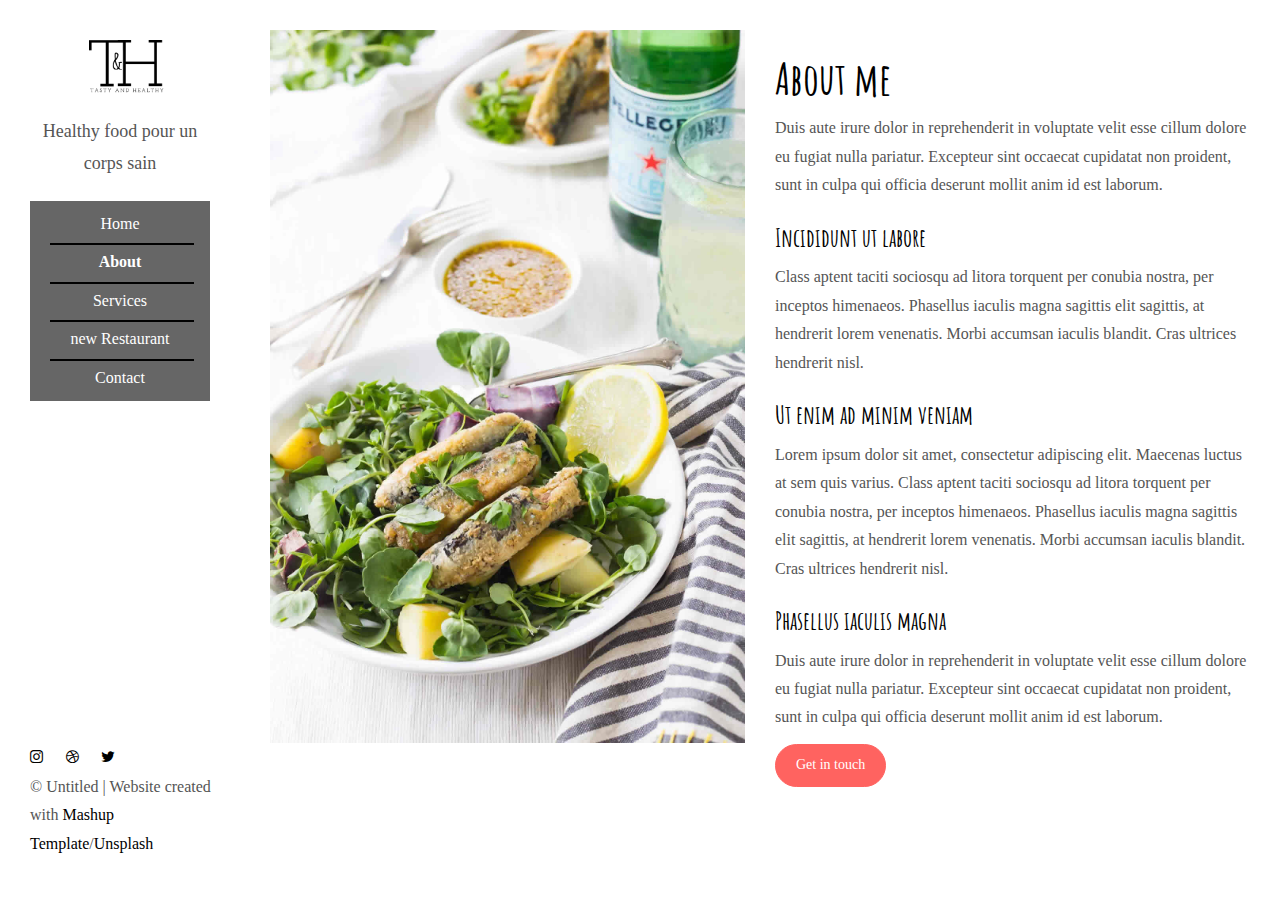
==== commit 7574ca99: "home page done" ====
--- a/about.html
+++ b/about.html
@@ -20,7 +20,7 @@
   <title>Title page</title>  
 
 <link href="./main.82cfd66e.css" rel="stylesheet"></head>
-
+<link rel="stylesheet" href="/myStyle.css" />
 <body>
 
  <!-- Add your content of header -->
@@ -39,18 +39,16 @@
     <div class="navbar-collapse" id="navbar-collapse">
       <div class="site-header hidden-xs">
           <a class="site-brand" href="./index.html" title="">
-            <img class="img-responsive site-logo" alt="" src="./assets/images/mashup-logo.svg">
-            Mashup Template
+            <img class="img-responsive site-logo" alt="" src="./assets/logos/black.png">
           </a>
-        <p>Lorem ipsum dolor sit amet, consectetur adipisicing elit, sed do eiusmod
-        tempor.</p>
+        <p class="quote">Healthy food pour un corps sain</p>
       </div>
       <ul class="nav">
-        <li><a href="./index.html" title="">Home</a></li>
-        <li><a href="./about.html" title="">About</a></li>
-        <li><a href="./services.html" title="">Services</a></li>
+        <li class="line"><a href="./index.html" title="">Home</a></li>
+        <li class="line"><a href="./about.html" title="">About</a></li>
+        <li class="line"><a href="./services.html" title="">Services</a></li>
+        <li class="line"><a href="#" title="">new Restaurant</a></li>
         <li><a href="./contact.html" title="">Contact</a></li>
-
       </ul>
 
       <nav class="nav-footer">
--- a/main.82cfd66e.css
+++ b/main.82cfd66e.css
@@ -1,9 +1,4976 @@
-@import url(https://fonts.googleapis.com/css?family=Cabin:400,700|Source+Sans+Pro:400,700);@import url(https://maxcdn.bootstrapcdn.com/font-awesome/4.7.0/css/font-awesome.min.css);/*!
+@import url(https://fonts.googleapis.com/css?family=Cabin:400,700|Source+Sans+Pro:400,700);
+@import url(https://maxcdn.bootstrapcdn.com/font-awesome/4.7.0/css/font-awesome.min.css); /*!
  * Bootstrap v3.3.7 (http://getbootstrap.com)
  * Copyright 2011-2016 Twitter, Inc.
  * Licensed under MIT (https://github.com/twbs/bootstrap/blob/master/LICENSE)
  */
-/*! normalize.css v3.0.3 | MIT License | github.com/necolas/normalize.css */html{font-family:sans-serif;-ms-text-size-adjust:100%;-webkit-text-size-adjust:100%}body{margin:0}article,aside,details,figcaption,figure,footer,header,hgroup,main,menu,nav,section,summary{display:block}audio,canvas,progress,video{display:inline-block;vertical-align:baseline}audio:not([controls]){display:none;height:0}[hidden],template{display:none}a{background-color:transparent}a:active,a:hover{outline:0}abbr[title]{border-bottom:1px dotted}b,strong{font-weight:700}dfn{font-style:italic}h1{font-size:2em;margin:.67em 0}mark{background:#ff0;color:#000}small{font-size:80%}sub,sup{font-size:75%;line-height:0;position:relative;vertical-align:baseline}sup{top:-.5em}sub{bottom:-.25em}img{border:0}svg:not(:root){overflow:hidden}figure{margin:1em 40px}hr{box-sizing:content-box;height:0}pre{overflow:auto}code,kbd,pre,samp{font-family:monospace,monospace;font-size:1em}button,input,optgroup,select,textarea{color:inherit;font:inherit;margin:0}button{overflow:visible}button,select{text-transform:none}button,html input[type=button],input[type=reset],input[type=submit]{-webkit-appearance:button;cursor:pointer}button[disabled],html input[disabled]{cursor:default}button::-moz-focus-inner,input::-moz-focus-inner{border:0;padding:0}input{line-height:normal}input[type=checkbox],input[type=radio]{box-sizing:border-box;padding:0}input[type=number]::-webkit-inner-spin-button,input[type=number]::-webkit-outer-spin-button{height:auto}input[type=search]{-webkit-appearance:textfield;box-sizing:content-box}input[type=search]::-webkit-search-cancel-button,input[type=search]::-webkit-search-decoration{-webkit-appearance:none}fieldset{border:1px solid silver;margin:0 2px;padding:.35em .625em .75em}textarea{overflow:auto}optgroup{font-weight:700}table{border-collapse:collapse;border-spacing:0}td,th{padding:0}
+/*! normalize.css v3.0.3 | MIT License | github.com/necolas/normalize.css */
+html {
+  font-family: sans-serif;
+  -ms-text-size-adjust: 100%;
+  -webkit-text-size-adjust: 100%;
+}
+body {
+  margin: 0;
+}
+article,
+aside,
+details,
+figcaption,
+figure,
+footer,
+header,
+hgroup,
+main,
+menu,
+nav,
+section,
+summary {
+  display: block;
+}
+audio,
+canvas,
+progress,
+video {
+  display: inline-block;
+  vertical-align: baseline;
+}
+audio:not([controls]) {
+  display: none;
+  height: 0;
+}
+[hidden],
+template {
+  display: none;
+}
+a {
+  background-color: transparent;
+}
+a:active,
+a:hover {
+  outline: 0;
+}
+abbr[title] {
+  border-bottom: 1px dotted;
+}
+b,
+strong {
+  font-weight: 700;
+}
+dfn {
+  font-style: italic;
+}
+h1 {
+  font-size: 2em;
+  margin: 0.67em 0;
+}
+mark {
+  background: #ff0;
+  color: #000;
+}
+small {
+  font-size: 80%;
+}
+sub,
+sup {
+  font-size: 75%;
+  line-height: 0;
+  position: relative;
+  vertical-align: baseline;
+}
+sup {
+  top: -0.5em;
+}
+sub {
+  bottom: -0.25em;
+}
+img {
+  border: 0;
+}
+svg:not(:root) {
+  overflow: hidden;
+}
+figure {
+  margin: 1em 40px;
+}
+hr {
+  box-sizing: content-box;
+  height: 0;
+}
+pre {
+  overflow: auto;
+}
+code,
+kbd,
+pre,
+samp {
+  font-family: monospace, monospace;
+  font-size: 1em;
+}
+button,
+input,
+optgroup,
+select,
+textarea {
+  color: inherit;
+  font: inherit;
+  margin: 0;
+}
+button {
+  overflow: visible;
+}
+button,
+select {
+  text-transform: none;
+}
+button,
+html input[type="button"],
+input[type="reset"],
+input[type="submit"] {
+  -webkit-appearance: button;
+  cursor: pointer;
+}
+button[disabled],
+html input[disabled] {
+  cursor: default;
+}
+button::-moz-focus-inner,
+input::-moz-focus-inner {
+  border: 0;
+  padding: 0;
+}
+input {
+  line-height: normal;
+}
+input[type="checkbox"],
+input[type="radio"] {
+  box-sizing: border-box;
+  padding: 0;
+}
+input[type="number"]::-webkit-inner-spin-button,
+input[type="number"]::-webkit-outer-spin-button {
+  height: auto;
+}
+input[type="search"] {
+  -webkit-appearance: textfield;
+  box-sizing: content-box;
+}
+input[type="search"]::-webkit-search-cancel-button,
+input[type="search"]::-webkit-search-decoration {
+  -webkit-appearance: none;
+}
+fieldset {
+  border: 1px solid silver;
+  margin: 0 2px;
+  padding: 0.35em 0.625em 0.75em;
+}
+textarea {
+  overflow: auto;
+}
+optgroup {
+  font-weight: 700;
+}
+table {
+  border-collapse: collapse;
+  border-spacing: 0;
+}
+td,
+th {
+  padding: 0;
+}
 
-/*! Source: https://github.com/h5bp/html5-boilerplate/blob/master/src/css/main.css */@media print{*,:after,:before{background:transparent!important;color:#000!important;box-shadow:none!important;text-shadow:none!important}a,a:visited{text-decoration:underline}a[href]:after{content:" (" attr(href) ")"}abbr[title]:after{content:" (" attr(title) ")"}a[href^="#"]:after,a[href^="javascript:"]:after{content:""}blockquote,pre{border:1px solid #999;page-break-inside:avoid}thead{display:table-header-group}img,tr{page-break-inside:avoid}img{max-width:100%!important}h2,h3,p{orphans:3;widows:3}h2,h3{page-break-after:avoid}.navbar{display:none}.btn>.caret,.dropup>.btn>.caret{border-top-color:#000!important}.label{border:1px solid #000}.table{border-collapse:collapse!important}.table td,.table th{background-color:#fff!important}.table-bordered td,.table-bordered th{border:1px solid #ddd!important}}*,:after,:before{-webkit-box-sizing:border-box;-moz-box-sizing:border-box;box-sizing:border-box}html{font-size:10px;-webkit-tap-highlight-color:transparent}body{font-family:Source Sans Pro,Helvetica,Arial,sans-serif;font-size:14px;line-height:1.78;color:#555;background-color:#fff}button,input,select,textarea{font-family:inherit;font-size:inherit;line-height:inherit}a{color:#ff6360;text-decoration:none}a:focus,a:hover{color:#ff1814;text-decoration:underline}a:focus{outline:5px auto -webkit-focus-ring-color;outline-offset:-2px}figure{margin:0}img{vertical-align:middle}.img-responsive{display:block;max-width:100%;height:auto}.img-rounded{border-radius:2px}.img-thumbnail{padding:4px;line-height:1.78;background-color:#fff;border:1px solid #ddd;border-radius:2px;-webkit-transition:all .2s ease-in-out;-o-transition:all .2s ease-in-out;transition:all .2s ease-in-out;display:inline-block;max-width:100%;height:auto}.img-circle{border-radius:50%}hr{margin-top:24px;margin-bottom:24px;border:0;border-top:1px solid #eee}.sr-only{position:absolute;width:1px;height:1px;margin:-1px;padding:0;overflow:hidden;clip:rect(0,0,0,0);border:0}.sr-only-focusable:active,.sr-only-focusable:focus{position:static;width:auto;height:auto;margin:0;overflow:visible;clip:auto}[role=button]{cursor:pointer}.h1,.h2,.h3,.h4,.h5,.h6,h1,h2,h3,h4,h5,h6{font-family:Cabin,Helvetica,Arial,sans-serif;font-weight:700;line-height:1.1;color:#000}.h1 .small,.h1 small,.h2 .small,.h2 small,.h3 .small,.h3 small,.h4 .small,.h4 small,.h5 .small,.h5 small,.h6 .small,.h6 small,h1 .small,h1 small,h2 .small,h2 small,h3 .small,h3 small,h4 .small,h4 small,h5 .small,h5 small,h6 .small,h6 small{font-weight:400;line-height:1;color:#777}.h1,.h2,.h3,h1,h2,h3{margin-top:24px;margin-bottom:12px}.h1 .small,.h1 small,.h2 .small,.h2 small,.h3 .small,.h3 small,h1 .small,h1 small,h2 .small,h2 small,h3 .small,h3 small{font-size:65%}.h4,.h5,.h6,h4,h5,h6{margin-top:12px;margin-bottom:12px}.h4 .small,.h4 small,.h5 .small,.h5 small,.h6 .small,.h6 small,h4 .small,h4 small,h5 .small,h5 small,h6 .small,h6 small{font-size:75%}.h1,h1{font-size:44px}.h2,h2{font-size:33px}.h3,h3{font-size:25px}.h4,h4{font-size:19px}.h5,h5{font-size:14px}.h6,h6{font-size:12px}p{margin:0 0 12px}.lead{margin-bottom:24px;font-size:16px;font-weight:300;line-height:1.4}@media (min-width:768px){.lead{font-size:21px}}.small,small{font-size:85%}.mark,mark{background-color:#fcf8e3;padding:.2em}.text-left{text-align:left}.text-right{text-align:right}.text-center{text-align:center}.text-justify{text-align:justify}.text-nowrap{white-space:nowrap}.text-lowercase{text-transform:lowercase}.initialism,.text-uppercase{text-transform:uppercase}.text-capitalize{text-transform:capitalize}.text-muted{color:#777}.text-primary{color:#ff6360}a.text-primary:focus,a.text-primary:hover{color:#ff312d}.text-success{color:#fff}a.text-success:focus,a.text-success:hover{color:#e6e6e6}.text-info{color:#31708f}a.text-info:focus,a.text-info:hover{color:#245269}.text-warning{color:#8a6d3b}a.text-warning:focus,a.text-warning:hover{color:#66512c}.text-danger{color:#fff}a.text-danger:focus,a.text-danger:hover{color:#e6e6e6}.bg-primary{color:#fff;background-color:#ff6360}a.bg-primary:focus,a.bg-primary:hover{background-color:#ff312d}.bg-success{background-color:#57ce6e}a.bg-success:focus,a.bg-success:hover{background-color:#37bb50}.bg-info{background-color:#d9edf7}a.bg-info:focus,a.bg-info:hover{background-color:#afd9ee}.bg-warning{background-color:#fcf8e3}a.bg-warning:focus,a.bg-warning:hover{background-color:#f7ecb5}.bg-danger{background-color:#ee624b}a.bg-danger:focus,a.bg-danger:hover{background-color:#ea391c}.page-header{padding-bottom:11px;margin:48px 0 24px;border-bottom:1px solid #eee}ol,ul{margin-top:0;margin-bottom:12px}ol ol,ol ul,ul ol,ul ul{margin-bottom:0}.list-inline,.list-unstyled{padding-left:0;list-style:none}.list-inline{margin-left:-5px}.list-inline>li{display:inline-block;padding-left:5px;padding-right:5px}dl{margin-top:0;margin-bottom:24px}dd,dt{line-height:1.78}dt{font-weight:700}dd{margin-left:0}.dl-horizontal dd:after,.dl-horizontal dd:before{content:" ";display:table}.dl-horizontal dd:after{clear:both}@media (min-width:768px){.dl-horizontal dt{float:left;width:160px;clear:left;text-align:right;overflow:hidden;text-overflow:ellipsis;white-space:nowrap}.dl-horizontal dd{margin-left:180px}}abbr[data-original-title],abbr[title]{cursor:help;border-bottom:1px dotted #777}.initialism{font-size:90%}blockquote{padding:12px 24px;margin:0 0 24px;font-size:17.5px;border-left:5px solid #eee}blockquote ol:last-child,blockquote p:last-child,blockquote ul:last-child{margin-bottom:0}blockquote .small,blockquote footer,blockquote small{display:block;font-size:80%;line-height:1.78;color:#777}blockquote .small:before,blockquote footer:before,blockquote small:before{content:"\2014   \A0"}.blockquote-reverse,blockquote.pull-right{padding-right:15px;padding-left:0;border-right:5px solid #eee;border-left:0;text-align:right}.blockquote-reverse .small:before,.blockquote-reverse footer:before,.blockquote-reverse small:before,blockquote.pull-right .small:before,blockquote.pull-right footer:before,blockquote.pull-right small:before{content:""}.blockquote-reverse .small:after,.blockquote-reverse footer:after,.blockquote-reverse small:after,blockquote.pull-right .small:after,blockquote.pull-right footer:after,blockquote.pull-right small:after{content:"\A0   \2014"}address{margin-bottom:24px;font-style:normal;line-height:1.78}code,kbd,pre,samp{font-family:Menlo,Monaco,Consolas,Courier New,monospace}code{color:#c7254e;background-color:#f9f2f4}code,kbd{padding:2px 4px;font-size:90%;border-radius:2px}kbd{color:#fff;background-color:#333;box-shadow:inset 0 -1px 0 rgba(0,0,0,.25)}kbd kbd{padding:0;font-size:100%;font-weight:700;box-shadow:none}pre{display:block;padding:11.5px;margin:0 0 12px;font-size:13px;line-height:1.78;word-break:break-all;word-wrap:break-word;color:#333;background-color:#f5f5f5;border:1px solid #ccc;border-radius:2px}pre code{padding:0;font-size:inherit;color:inherit;white-space:pre-wrap;background-color:transparent;border-radius:0}.pre-scrollable{max-height:340px;overflow-y:scroll}.container{margin-right:auto;margin-left:auto;padding-left:15px;padding-right:15px}.container:after,.container:before{content:" ";display:table}.container:after{clear:both}@media (min-width:768px){.container{width:750px}}@media (min-width:992px){.container{width:970px}}@media (min-width:1200px){.container{width:1170px}}.container-fluid{margin-right:auto;margin-left:auto;padding-left:15px;padding-right:15px}.container-fluid:after,.container-fluid:before{content:" ";display:table}.container-fluid:after{clear:both}.row{margin-left:-15px;margin-right:-15px}.row:after,.row:before{content:" ";display:table}.row:after{clear:both}.col-lg-1,.col-lg-2,.col-lg-3,.col-lg-4,.col-lg-5,.col-lg-6,.col-lg-7,.col-lg-8,.col-lg-9,.col-lg-10,.col-lg-11,.col-lg-12,.col-md-1,.col-md-2,.col-md-3,.col-md-4,.col-md-5,.col-md-6,.col-md-7,.col-md-8,.col-md-9,.col-md-10,.col-md-11,.col-md-12,.col-sm-1,.col-sm-2,.col-sm-3,.col-sm-4,.col-sm-5,.col-sm-6,.col-sm-7,.col-sm-8,.col-sm-9,.col-sm-10,.col-sm-11,.col-sm-12,.col-xs-1,.col-xs-2,.col-xs-3,.col-xs-4,.col-xs-5,.col-xs-6,.col-xs-7,.col-xs-8,.col-xs-9,.col-xs-10,.col-xs-11,.col-xs-12{position:relative;min-height:1px;padding-left:15px;padding-right:15px}.col-xs-1,.col-xs-2,.col-xs-3,.col-xs-4,.col-xs-5,.col-xs-6,.col-xs-7,.col-xs-8,.col-xs-9,.col-xs-10,.col-xs-11,.col-xs-12{float:left}.col-xs-1{width:8.33333%}.col-xs-2{width:16.66667%}.col-xs-3{width:25%}.col-xs-4{width:33.33333%}.col-xs-5{width:41.66667%}.col-xs-6{width:50%}.col-xs-7{width:58.33333%}.col-xs-8{width:66.66667%}.col-xs-9{width:75%}.col-xs-10{width:83.33333%}.col-xs-11{width:91.66667%}.col-xs-12{width:100%}.col-xs-pull-0{right:auto}.col-xs-pull-1{right:8.33333%}.col-xs-pull-2{right:16.66667%}.col-xs-pull-3{right:25%}.col-xs-pull-4{right:33.33333%}.col-xs-pull-5{right:41.66667%}.col-xs-pull-6{right:50%}.col-xs-pull-7{right:58.33333%}.col-xs-pull-8{right:66.66667%}.col-xs-pull-9{right:75%}.col-xs-pull-10{right:83.33333%}.col-xs-pull-11{right:91.66667%}.col-xs-pull-12{right:100%}.col-xs-push-0{left:auto}.col-xs-push-1{left:8.33333%}.col-xs-push-2{left:16.66667%}.col-xs-push-3{left:25%}.col-xs-push-4{left:33.33333%}.col-xs-push-5{left:41.66667%}.col-xs-push-6{left:50%}.col-xs-push-7{left:58.33333%}.col-xs-push-8{left:66.66667%}.col-xs-push-9{left:75%}.col-xs-push-10{left:83.33333%}.col-xs-push-11{left:91.66667%}.col-xs-push-12{left:100%}.col-xs-offset-0{margin-left:0}.col-xs-offset-1{margin-left:8.33333%}.col-xs-offset-2{margin-left:16.66667%}.col-xs-offset-3{margin-left:25%}.col-xs-offset-4{margin-left:33.33333%}.col-xs-offset-5{margin-left:41.66667%}.col-xs-offset-6{margin-left:50%}.col-xs-offset-7{margin-left:58.33333%}.col-xs-offset-8{margin-left:66.66667%}.col-xs-offset-9{margin-left:75%}.col-xs-offset-10{margin-left:83.33333%}.col-xs-offset-11{margin-left:91.66667%}.col-xs-offset-12{margin-left:100%}@media (min-width:768px){.col-sm-1,.col-sm-2,.col-sm-3,.col-sm-4,.col-sm-5,.col-sm-6,.col-sm-7,.col-sm-8,.col-sm-9,.col-sm-10,.col-sm-11,.col-sm-12{float:left}.col-sm-1{width:8.33333%}.col-sm-2{width:16.66667%}.col-sm-3{width:25%}.col-sm-4{width:33.33333%}.col-sm-5{width:41.66667%}.col-sm-6{width:50%}.col-sm-7{width:58.33333%}.col-sm-8{width:66.66667%}.col-sm-9{width:75%}.col-sm-10{width:83.33333%}.col-sm-11{width:91.66667%}.col-sm-12{width:100%}.col-sm-pull-0{right:auto}.col-sm-pull-1{right:8.33333%}.col-sm-pull-2{right:16.66667%}.col-sm-pull-3{right:25%}.col-sm-pull-4{right:33.33333%}.col-sm-pull-5{right:41.66667%}.col-sm-pull-6{right:50%}.col-sm-pull-7{right:58.33333%}.col-sm-pull-8{right:66.66667%}.col-sm-pull-9{right:75%}.col-sm-pull-10{right:83.33333%}.col-sm-pull-11{right:91.66667%}.col-sm-pull-12{right:100%}.col-sm-push-0{left:auto}.col-sm-push-1{left:8.33333%}.col-sm-push-2{left:16.66667%}.col-sm-push-3{left:25%}.col-sm-push-4{left:33.33333%}.col-sm-push-5{left:41.66667%}.col-sm-push-6{left:50%}.col-sm-push-7{left:58.33333%}.col-sm-push-8{left:66.66667%}.col-sm-push-9{left:75%}.col-sm-push-10{left:83.33333%}.col-sm-push-11{left:91.66667%}.col-sm-push-12{left:100%}.col-sm-offset-0{margin-left:0}.col-sm-offset-1{margin-left:8.33333%}.col-sm-offset-2{margin-left:16.66667%}.col-sm-offset-3{margin-left:25%}.col-sm-offset-4{margin-left:33.33333%}.col-sm-offset-5{margin-left:41.66667%}.col-sm-offset-6{margin-left:50%}.col-sm-offset-7{margin-left:58.33333%}.col-sm-offset-8{margin-left:66.66667%}.col-sm-offset-9{margin-left:75%}.col-sm-offset-10{margin-left:83.33333%}.col-sm-offset-11{margin-left:91.66667%}.col-sm-offset-12{margin-left:100%}}@media (min-width:992px){.col-md-1,.col-md-2,.col-md-3,.col-md-4,.col-md-5,.col-md-6,.col-md-7,.col-md-8,.col-md-9,.col-md-10,.col-md-11,.col-md-12{float:left}.col-md-1{width:8.33333%}.col-md-2{width:16.66667%}.col-md-3{width:25%}.col-md-4{width:33.33333%}.col-md-5{width:41.66667%}.col-md-6{width:50%}.col-md-7{width:58.33333%}.col-md-8{width:66.66667%}.col-md-9{width:75%}.col-md-10{width:83.33333%}.col-md-11{width:91.66667%}.col-md-12{width:100%}.col-md-pull-0{right:auto}.col-md-pull-1{right:8.33333%}.col-md-pull-2{right:16.66667%}.col-md-pull-3{right:25%}.col-md-pull-4{right:33.33333%}.col-md-pull-5{right:41.66667%}.col-md-pull-6{right:50%}.col-md-pull-7{right:58.33333%}.col-md-pull-8{right:66.66667%}.col-md-pull-9{right:75%}.col-md-pull-10{right:83.33333%}.col-md-pull-11{right:91.66667%}.col-md-pull-12{right:100%}.col-md-push-0{left:auto}.col-md-push-1{left:8.33333%}.col-md-push-2{left:16.66667%}.col-md-push-3{left:25%}.col-md-push-4{left:33.33333%}.col-md-push-5{left:41.66667%}.col-md-push-6{left:50%}.col-md-push-7{left:58.33333%}.col-md-push-8{left:66.66667%}.col-md-push-9{left:75%}.col-md-push-10{left:83.33333%}.col-md-push-11{left:91.66667%}.col-md-push-12{left:100%}.col-md-offset-0{margin-left:0}.col-md-offset-1{margin-left:8.33333%}.col-md-offset-2{margin-left:16.66667%}.col-md-offset-3{margin-left:25%}.col-md-offset-4{margin-left:33.33333%}.col-md-offset-5{margin-left:41.66667%}.col-md-offset-6{margin-left:50%}.col-md-offset-7{margin-left:58.33333%}.col-md-offset-8{margin-left:66.66667%}.col-md-offset-9{margin-left:75%}.col-md-offset-10{margin-left:83.33333%}.col-md-offset-11{margin-left:91.66667%}.col-md-offset-12{margin-left:100%}}@media (min-width:1200px){.col-lg-1,.col-lg-2,.col-lg-3,.col-lg-4,.col-lg-5,.col-lg-6,.col-lg-7,.col-lg-8,.col-lg-9,.col-lg-10,.col-lg-11,.col-lg-12{float:left}.col-lg-1{width:8.33333%}.col-lg-2{width:16.66667%}.col-lg-3{width:25%}.col-lg-4{width:33.33333%}.col-lg-5{width:41.66667%}.col-lg-6{width:50%}.col-lg-7{width:58.33333%}.col-lg-8{width:66.66667%}.col-lg-9{width:75%}.col-lg-10{width:83.33333%}.col-lg-11{width:91.66667%}.col-lg-12{width:100%}.col-lg-pull-0{right:auto}.col-lg-pull-1{right:8.33333%}.col-lg-pull-2{right:16.66667%}.col-lg-pull-3{right:25%}.col-lg-pull-4{right:33.33333%}.col-lg-pull-5{right:41.66667%}.col-lg-pull-6{right:50%}.col-lg-pull-7{right:58.33333%}.col-lg-pull-8{right:66.66667%}.col-lg-pull-9{right:75%}.col-lg-pull-10{right:83.33333%}.col-lg-pull-11{right:91.66667%}.col-lg-pull-12{right:100%}.col-lg-push-0{left:auto}.col-lg-push-1{left:8.33333%}.col-lg-push-2{left:16.66667%}.col-lg-push-3{left:25%}.col-lg-push-4{left:33.33333%}.col-lg-push-5{left:41.66667%}.col-lg-push-6{left:50%}.col-lg-push-7{left:58.33333%}.col-lg-push-8{left:66.66667%}.col-lg-push-9{left:75%}.col-lg-push-10{left:83.33333%}.col-lg-push-11{left:91.66667%}.col-lg-push-12{left:100%}.col-lg-offset-0{margin-left:0}.col-lg-offset-1{margin-left:8.33333%}.col-lg-offset-2{margin-left:16.66667%}.col-lg-offset-3{margin-left:25%}.col-lg-offset-4{margin-left:33.33333%}.col-lg-offset-5{margin-left:41.66667%}.col-lg-offset-6{margin-left:50%}.col-lg-offset-7{margin-left:58.33333%}.col-lg-offset-8{margin-left:66.66667%}.col-lg-offset-9{margin-left:75%}.col-lg-offset-10{margin-left:83.33333%}.col-lg-offset-11{margin-left:91.66667%}.col-lg-offset-12{margin-left:100%}}table{background-color:transparent}caption{padding-top:8px;padding-bottom:8px;color:#777}caption,th{text-align:left}.table{width:100%;max-width:100%;margin-bottom:24px}.table>tbody>tr>td,.table>tbody>tr>th,.table>tfoot>tr>td,.table>tfoot>tr>th,.table>thead>tr>td,.table>thead>tr>th{padding:8px;line-height:1.78;vertical-align:top;border-top:1px solid #ddd}.table>thead>tr>th{vertical-align:bottom;border-bottom:2px solid #ddd}.table>caption+thead>tr:first-child>td,.table>caption+thead>tr:first-child>th,.table>colgroup+thead>tr:first-child>td,.table>colgroup+thead>tr:first-child>th,.table>thead:first-child>tr:first-child>td,.table>thead:first-child>tr:first-child>th{border-top:0}.table>tbody+tbody{border-top:2px solid #ddd}.table .table{background-color:#fff}.table-condensed>tbody>tr>td,.table-condensed>tbody>tr>th,.table-condensed>tfoot>tr>td,.table-condensed>tfoot>tr>th,.table-condensed>thead>tr>td,.table-condensed>thead>tr>th{padding:5px}.table-bordered,.table-bordered>tbody>tr>td,.table-bordered>tbody>tr>th,.table-bordered>tfoot>tr>td,.table-bordered>tfoot>tr>th,.table-bordered>thead>tr>td,.table-bordered>thead>tr>th{border:1px solid #ddd}.table-bordered>thead>tr>td,.table-bordered>thead>tr>th{border-bottom-width:2px}.table-striped>tbody>tr:nth-of-type(odd){background-color:#f9f9f9}.table-hover>tbody>tr:hover{background-color:#f5f5f5}table col[class*=col-]{position:static;float:none;display:table-column}table td[class*=col-],table th[class*=col-]{position:static;float:none;display:table-cell}.table>tbody>tr.active>td,.table>tbody>tr.active>th,.table>tbody>tr>td.active,.table>tbody>tr>th.active,.table>tfoot>tr.active>td,.table>tfoot>tr.active>th,.table>tfoot>tr>td.active,.table>tfoot>tr>th.active,.table>thead>tr.active>td,.table>thead>tr.active>th,.table>thead>tr>td.active,.table>thead>tr>th.active{background-color:#f5f5f5}.table-hover>tbody>tr.active:hover>td,.table-hover>tbody>tr.active:hover>th,.table-hover>tbody>tr:hover>.active,.table-hover>tbody>tr>td.active:hover,.table-hover>tbody>tr>th.active:hover{background-color:#e8e8e8}.table>tbody>tr.success>td,.table>tbody>tr.success>th,.table>tbody>tr>td.success,.table>tbody>tr>th.success,.table>tfoot>tr.success>td,.table>tfoot>tr.success>th,.table>tfoot>tr>td.success,.table>tfoot>tr>th.success,.table>thead>tr.success>td,.table>thead>tr.success>th,.table>thead>tr>td.success,.table>thead>tr>th.success{background-color:#57ce6e}.table-hover>tbody>tr.success:hover>td,.table-hover>tbody>tr.success:hover>th,.table-hover>tbody>tr:hover>.success,.table-hover>tbody>tr>td.success:hover,.table-hover>tbody>tr>th.success:hover{background-color:#43c85d}.table>tbody>tr.info>td,.table>tbody>tr.info>th,.table>tbody>tr>td.info,.table>tbody>tr>th.info,.table>tfoot>tr.info>td,.table>tfoot>tr.info>th,.table>tfoot>tr>td.info,.table>tfoot>tr>th.info,.table>thead>tr.info>td,.table>thead>tr.info>th,.table>thead>tr>td.info,.table>thead>tr>th.info{background-color:#d9edf7}.table-hover>tbody>tr.info:hover>td,.table-hover>tbody>tr.info:hover>th,.table-hover>tbody>tr:hover>.info,.table-hover>tbody>tr>td.info:hover,.table-hover>tbody>tr>th.info:hover{background-color:#c4e3f3}.table>tbody>tr.warning>td,.table>tbody>tr.warning>th,.table>tbody>tr>td.warning,.table>tbody>tr>th.warning,.table>tfoot>tr.warning>td,.table>tfoot>tr.warning>th,.table>tfoot>tr>td.warning,.table>tfoot>tr>th.warning,.table>thead>tr.warning>td,.table>thead>tr.warning>th,.table>thead>tr>td.warning,.table>thead>tr>th.warning{background-color:#fcf8e3}.table-hover>tbody>tr.warning:hover>td,.table-hover>tbody>tr.warning:hover>th,.table-hover>tbody>tr:hover>.warning,.table-hover>tbody>tr>td.warning:hover,.table-hover>tbody>tr>th.warning:hover{background-color:#faf2cc}.table>tbody>tr.danger>td,.table>tbody>tr.danger>th,.table>tbody>tr>td.danger,.table>tbody>tr>th.danger,.table>tfoot>tr.danger>td,.table>tfoot>tr.danger>th,.table>tfoot>tr>td.danger,.table>tfoot>tr>th.danger,.table>thead>tr.danger>td,.table>thead>tr.danger>th,.table>thead>tr>td.danger,.table>thead>tr>th.danger{background-color:#ee624b}.table-hover>tbody>tr.danger:hover>td,.table-hover>tbody>tr.danger:hover>th,.table-hover>tbody>tr:hover>.danger,.table-hover>tbody>tr>td.danger:hover,.table-hover>tbody>tr>th.danger:hover{background-color:#ec4e34}.table-responsive{overflow-x:auto;min-height:.01%}@media screen and (max-width:767px){.table-responsive{width:100%;margin-bottom:18px;overflow-y:hidden;-ms-overflow-style:-ms-autohiding-scrollbar;border:1px solid #ddd}.table-responsive>.table{margin-bottom:0}.table-responsive>.table>tbody>tr>td,.table-responsive>.table>tbody>tr>th,.table-responsive>.table>tfoot>tr>td,.table-responsive>.table>tfoot>tr>th,.table-responsive>.table>thead>tr>td,.table-responsive>.table>thead>tr>th{white-space:nowrap}.table-responsive>.table-bordered{border:0}.table-responsive>.table-bordered>tbody>tr>td:first-child,.table-responsive>.table-bordered>tbody>tr>th:first-child,.table-responsive>.table-bordered>tfoot>tr>td:first-child,.table-responsive>.table-bordered>tfoot>tr>th:first-child,.table-responsive>.table-bordered>thead>tr>td:first-child,.table-responsive>.table-bordered>thead>tr>th:first-child{border-left:0}.table-responsive>.table-bordered>tbody>tr>td:last-child,.table-responsive>.table-bordered>tbody>tr>th:last-child,.table-responsive>.table-bordered>tfoot>tr>td:last-child,.table-responsive>.table-bordered>tfoot>tr>th:last-child,.table-responsive>.table-bordered>thead>tr>td:last-child,.table-responsive>.table-bordered>thead>tr>th:last-child{border-right:0}.table-responsive>.table-bordered>tbody>tr:last-child>td,.table-responsive>.table-bordered>tbody>tr:last-child>th,.table-responsive>.table-bordered>tfoot>tr:last-child>td,.table-responsive>.table-bordered>tfoot>tr:last-child>th{border-bottom:0}}fieldset{margin:0;min-width:0}fieldset,legend{padding:0;border:0}legend{display:block;width:100%;margin-bottom:24px;font-size:21px;line-height:inherit;color:#333;border-bottom:1px solid #e5e5e5}label{display:inline-block;max-width:100%;margin-bottom:5px;font-weight:700}input[type=search]{-webkit-box-sizing:border-box;-moz-box-sizing:border-box;box-sizing:border-box}input[type=checkbox],input[type=radio]{margin:4px 0 0;margin-top:1px\9;line-height:normal}input[type=file]{display:block}input[type=range]{display:block;width:100%}select[multiple],select[size]{height:auto}input[type=checkbox]:focus,input[type=file]:focus,input[type=radio]:focus{outline:5px auto -webkit-focus-ring-color;outline-offset:-2px}output{padding-top:9px}.form-control,output{display:block;font-size:14px;line-height:1.78;color:#555}.form-control{width:100%;height:40px;padding:8px 20px;background-color:#fff;background-image:none;border:1px solid #000;border-radius:2px;-webkit-box-shadow:inset 0 1px 1px rgba(0,0,0,.075);box-shadow:inset 0 1px 1px rgba(0,0,0,.075);-webkit-transition:border-color .15s ease-in-out,box-shadow .15s ease-in-out;-o-transition:border-color ease-in-out .15s,box-shadow ease-in-out .15s;transition:border-color .15s ease-in-out,box-shadow .15s ease-in-out}.form-control:focus{border-color:#66afe9;-webkit-box-shadow:inset 0 1px 1px rgba(0,0,0,.075),0 0 8px rgba(102,175,233,.6);box-shadow:inset 0 1px 1px rgba(0,0,0,.075),0 0 8px rgba(102,175,233,.6)}.form-control::-moz-placeholder{color:#999;opacity:1}.form-control:-ms-input-placeholder{color:#999}.form-control::-webkit-input-placeholder{color:#999}.form-control::-ms-expand{border:0;background-color:transparent}.form-control[disabled],.form-control[readonly],fieldset[disabled] .form-control{background-color:#eee;opacity:1}.form-control[disabled],fieldset[disabled] .form-control{cursor:not-allowed}textarea.form-control{height:auto}input[type=search]{-webkit-appearance:none}@media screen and (-webkit-min-device-pixel-ratio:0){input[type=date].form-control,input[type=datetime-local].form-control,input[type=month].form-control,input[type=time].form-control{line-height:40px}.input-group-sm>.input-group-btn>input[type=date].btn,.input-group-sm>.input-group-btn>input[type=datetime-local].btn,.input-group-sm>.input-group-btn>input[type=month].btn,.input-group-sm>.input-group-btn>input[type=time].btn,.input-group-sm>input[type=date].form-control,.input-group-sm>input[type=date].input-group-addon,.input-group-sm>input[type=datetime-local].form-control,.input-group-sm>input[type=datetime-local].input-group-addon,.input-group-sm>input[type=month].form-control,.input-group-sm>input[type=month].input-group-addon,.input-group-sm>input[type=time].form-control,.input-group-sm>input[type=time].input-group-addon,.input-group-sm input[type=date],.input-group-sm input[type=datetime-local],.input-group-sm input[type=month],.input-group-sm input[type=time],input[type=date].input-sm,input[type=datetime-local].input-sm,input[type=month].input-sm,input[type=time].input-sm{line-height:30px}.input-group-lg>.input-group-btn>input[type=date].btn,.input-group-lg>.input-group-btn>input[type=datetime-local].btn,.input-group-lg>.input-group-btn>input[type=month].btn,.input-group-lg>.input-group-btn>input[type=time].btn,.input-group-lg>input[type=date].form-control,.input-group-lg>input[type=date].input-group-addon,.input-group-lg>input[type=datetime-local].form-control,.input-group-lg>input[type=datetime-local].input-group-addon,.input-group-lg>input[type=month].form-control,.input-group-lg>input[type=month].input-group-addon,.input-group-lg>input[type=time].form-control,.input-group-lg>input[type=time].input-group-addon,.input-group-lg input[type=date],.input-group-lg input[type=datetime-local],.input-group-lg input[type=month],.input-group-lg input[type=time],input[type=date].input-lg,input[type=datetime-local].input-lg,input[type=month].input-lg,input[type=time].input-lg{line-height:46px}}.form-group{margin-bottom:15px}.checkbox,.radio{position:relative;display:block;margin-top:10px;margin-bottom:10px}.checkbox label,.radio label{min-height:24px;padding-left:20px;margin-bottom:0;font-weight:400;cursor:pointer}.checkbox-inline input[type=checkbox],.checkbox input[type=checkbox],.radio-inline input[type=radio],.radio input[type=radio]{position:absolute;margin-left:-20px;margin-top:4px\9}.checkbox+.checkbox,.radio+.radio{margin-top:-5px}.checkbox-inline,.radio-inline{position:relative;display:inline-block;padding-left:20px;margin-bottom:0;vertical-align:middle;font-weight:400;cursor:pointer}.checkbox-inline+.checkbox-inline,.radio-inline+.radio-inline{margin-top:0;margin-left:10px}.checkbox-inline.disabled,.checkbox.disabled label,.radio-inline.disabled,.radio.disabled label,fieldset[disabled] .checkbox-inline,fieldset[disabled] .checkbox label,fieldset[disabled] .radio-inline,fieldset[disabled] .radio label,fieldset[disabled] input[type=checkbox],fieldset[disabled] input[type=radio],input[type=checkbox].disabled,input[type=checkbox][disabled],input[type=radio].disabled,input[type=radio][disabled]{cursor:not-allowed}.form-control-static{padding-top:9px;padding-bottom:9px;margin-bottom:0;min-height:38px}.form-control-static.input-lg,.form-control-static.input-sm,.input-group-lg>.form-control-static.form-control,.input-group-lg>.form-control-static.input-group-addon,.input-group-lg>.input-group-btn>.form-control-static.btn,.input-group-sm>.form-control-static.form-control,.input-group-sm>.form-control-static.input-group-addon,.input-group-sm>.input-group-btn>.form-control-static.btn{padding-left:0;padding-right:0}.input-group-sm>.form-control,.input-group-sm>.input-group-addon,.input-group-sm>.input-group-btn>.btn,.input-sm{height:30px;padding:5px 14px;font-size:12px;line-height:1.5;border-radius:2px}.input-group-sm>.input-group-btn>select.btn,.input-group-sm>select.form-control,.input-group-sm>select.input-group-addon,select.input-sm{height:30px;line-height:30px}.input-group-sm>.input-group-btn>select[multiple].btn,.input-group-sm>.input-group-btn>textarea.btn,.input-group-sm>select[multiple].form-control,.input-group-sm>select[multiple].input-group-addon,.input-group-sm>textarea.form-control,.input-group-sm>textarea.input-group-addon,select[multiple].input-sm,textarea.input-sm{height:auto}.form-group-sm .form-control{height:30px;padding:5px 14px;font-size:12px;line-height:1.5;border-radius:2px}.form-group-sm select.form-control{height:30px;line-height:30px}.form-group-sm select[multiple].form-control,.form-group-sm textarea.form-control{height:auto}.form-group-sm .form-control-static{height:30px;min-height:36px;padding:6px 14px;font-size:12px;line-height:1.5}.input-group-lg>.form-control,.input-group-lg>.input-group-addon,.input-group-lg>.input-group-btn>.btn,.input-lg{height:46px;padding:10px 24px;font-size:18px;line-height:1.33333;border-radius:2px}.input-group-lg>.input-group-btn>select.btn,.input-group-lg>select.form-control,.input-group-lg>select.input-group-addon,select.input-lg{height:46px;line-height:46px}.input-group-lg>.input-group-btn>select[multiple].btn,.input-group-lg>.input-group-btn>textarea.btn,.input-group-lg>select[multiple].form-control,.input-group-lg>select[multiple].input-group-addon,.input-group-lg>textarea.form-control,.input-group-lg>textarea.input-group-addon,select[multiple].input-lg,textarea.input-lg{height:auto}.form-group-lg .form-control{height:46px;padding:10px 24px;font-size:18px;line-height:1.33333;border-radius:2px}.form-group-lg select.form-control{height:46px;line-height:46px}.form-group-lg select[multiple].form-control,.form-group-lg textarea.form-control{height:auto}.form-group-lg .form-control-static{height:46px;min-height:42px;padding:11px 24px;font-size:18px;line-height:1.33333}.has-feedback{position:relative}.has-feedback .form-control{padding-right:50px}.form-control-feedback{position:absolute;top:0;right:0;z-index:2;display:block;width:40px;height:40px;line-height:40px;text-align:center;pointer-events:none}.form-group-lg .form-control+.form-control-feedback,.input-group-lg+.form-control-feedback,.input-group-lg>.form-control+.form-control-feedback,.input-group-lg>.input-group-addon+.form-control-feedback,.input-group-lg>.input-group-btn>.btn+.form-control-feedback,.input-lg+.form-control-feedback{width:46px;height:46px;line-height:46px}.form-group-sm .form-control+.form-control-feedback,.input-group-sm+.form-control-feedback,.input-group-sm>.form-control+.form-control-feedback,.input-group-sm>.input-group-addon+.form-control-feedback,.input-group-sm>.input-group-btn>.btn+.form-control-feedback,.input-sm+.form-control-feedback{width:30px;height:30px;line-height:30px}.has-success .checkbox,.has-success .checkbox-inline,.has-success.checkbox-inline label,.has-success.checkbox label,.has-success .control-label,.has-success .help-block,.has-success .radio,.has-success .radio-inline,.has-success.radio-inline label,.has-success.radio label{color:#fff}.has-success .form-control{border-color:#fff;-webkit-box-shadow:inset 0 1px 1px rgba(0,0,0,.075);box-shadow:inset 0 1px 1px rgba(0,0,0,.075)}.has-success .form-control:focus{border-color:#e6e6e6;-webkit-box-shadow:inset 0 1px 1px rgba(0,0,0,.075),0 0 6px #fff;box-shadow:inset 0 1px 1px rgba(0,0,0,.075),0 0 6px #fff}.has-success .input-group-addon{color:#fff;border-color:#fff;background-color:#57ce6e}.has-success .form-control-feedback{color:#fff}.has-warning .checkbox,.has-warning .checkbox-inline,.has-warning.checkbox-inline label,.has-warning.checkbox label,.has-warning .control-label,.has-warning .help-block,.has-warning .radio,.has-warning .radio-inline,.has-warning.radio-inline label,.has-warning.radio label{color:#8a6d3b}.has-warning .form-control{border-color:#8a6d3b;-webkit-box-shadow:inset 0 1px 1px rgba(0,0,0,.075);box-shadow:inset 0 1px 1px rgba(0,0,0,.075)}.has-warning .form-control:focus{border-color:#66512c;-webkit-box-shadow:inset 0 1px 1px rgba(0,0,0,.075),0 0 6px #c0a16b;box-shadow:inset 0 1px 1px rgba(0,0,0,.075),0 0 6px #c0a16b}.has-warning .input-group-addon{color:#8a6d3b;border-color:#8a6d3b;background-color:#fcf8e3}.has-warning .form-control-feedback{color:#8a6d3b}.has-error .checkbox,.has-error .checkbox-inline,.has-error.checkbox-inline label,.has-error.checkbox label,.has-error .control-label,.has-error .help-block,.has-error .radio,.has-error .radio-inline,.has-error.radio-inline label,.has-error.radio label{color:#fff}.has-error .form-control{border-color:#fff;-webkit-box-shadow:inset 0 1px 1px rgba(0,0,0,.075);box-shadow:inset 0 1px 1px rgba(0,0,0,.075)}.has-error .form-control:focus{border-color:#e6e6e6;-webkit-box-shadow:inset 0 1px 1px rgba(0,0,0,.075),0 0 6px #fff;box-shadow:inset 0 1px 1px rgba(0,0,0,.075),0 0 6px #fff}.has-error .input-group-addon{color:#fff;border-color:#fff;background-color:#ee624b}.has-error .form-control-feedback{color:#fff}.has-feedback label~.form-control-feedback{top:29px}.has-feedback label.sr-only~.form-control-feedback{top:0}.help-block{display:block;margin-top:5px;margin-bottom:10px;color:#959595}@media (min-width:768px){.form-inline .form-group{display:inline-block;margin-bottom:0;vertical-align:middle}.form-inline .form-control{display:inline-block;width:auto;vertical-align:middle}.form-inline .form-control-static{display:inline-block}.form-inline .input-group{display:inline-table;vertical-align:middle}.form-inline .input-group .form-control,.form-inline .input-group .input-group-addon,.form-inline .input-group .input-group-btn{width:auto}.form-inline .input-group>.form-control{width:100%}.form-inline .control-label{margin-bottom:0;vertical-align:middle}.form-inline .checkbox,.form-inline .radio{display:inline-block;margin-top:0;margin-bottom:0;vertical-align:middle}.form-inline .checkbox label,.form-inline .radio label{padding-left:0}.form-inline .checkbox input[type=checkbox],.form-inline .radio input[type=radio]{position:relative;margin-left:0}.form-inline .has-feedback .form-control-feedback{top:0}}.form-horizontal .checkbox,.form-horizontal .checkbox-inline,.form-horizontal .radio,.form-horizontal .radio-inline{margin-top:0;margin-bottom:0;padding-top:9px}.form-horizontal .checkbox,.form-horizontal .radio{min-height:33px}.form-horizontal .form-group{margin-left:-15px;margin-right:-15px}.form-horizontal .form-group:after,.form-horizontal .form-group:before{content:" ";display:table}.form-horizontal .form-group:after{clear:both}@media (min-width:768px){.form-horizontal .control-label{text-align:right;margin-bottom:0;padding-top:9px}}.form-horizontal .has-feedback .form-control-feedback{right:15px}@media (min-width:768px){.form-horizontal .form-group-lg .control-label{padding-top:11px;font-size:18px}}@media (min-width:768px){.form-horizontal .form-group-sm .control-label{padding-top:6px;font-size:12px}}.btn{display:inline-block;margin-bottom:0;font-weight:400;text-align:center;vertical-align:middle;touch-action:manipulation;cursor:pointer;background-image:none;border:1px solid transparent;white-space:nowrap;padding:8px 20px;font-size:14px;line-height:1.78;border-radius:50px;-webkit-user-select:none;-moz-user-select:none;-ms-user-select:none;user-select:none}.btn.active.focus,.btn.active:focus,.btn.focus,.btn:active.focus,.btn:active:focus,.btn:focus{outline:5px auto -webkit-focus-ring-color;outline-offset:-2px}.btn.focus,.btn:focus,.btn:hover{color:#333;text-decoration:none}.btn.active,.btn:active{outline:0;background-image:none;-webkit-box-shadow:inset 0 3px 5px rgba(0,0,0,.125);box-shadow:inset 0 3px 5px rgba(0,0,0,.125)}.btn.disabled,.btn[disabled],fieldset[disabled] .btn{cursor:not-allowed;opacity:.65;filter:alpha(opacity=65);-webkit-box-shadow:none;box-shadow:none}a.btn.disabled,fieldset[disabled] a.btn{pointer-events:none}.btn-default{color:#333;background-color:#fff;border-color:#333}.btn-default.focus,.btn-default:focus{color:#333;background-color:#e6e6e6;border-color:#000}.btn-default.active,.btn-default:active,.btn-default:hover,.open>.btn-default.dropdown-toggle{color:#333;background-color:#e6e6e6;border-color:#141414}.btn-default.active.focus,.btn-default.active:focus,.btn-default.active:hover,.btn-default:active.focus,.btn-default:active:focus,.btn-default:active:hover,.open>.btn-default.dropdown-toggle.focus,.open>.btn-default.dropdown-toggle:focus,.open>.btn-default.dropdown-toggle:hover{color:#333;background-color:#d4d4d4;border-color:#000}.btn-default.active,.btn-default:active,.open>.btn-default.dropdown-toggle{background-image:none}.btn-default.disabled.focus,.btn-default.disabled:focus,.btn-default.disabled:hover,.btn-default[disabled].focus,.btn-default[disabled]:focus,.btn-default[disabled]:hover,fieldset[disabled] .btn-default.focus,fieldset[disabled] .btn-default:focus,fieldset[disabled] .btn-default:hover{background-color:#fff;border-color:#333}.btn-default .badge{color:#fff;background-color:#333}.btn-primary{color:#fff;background-color:#ff6360;border-color:#ff6360}.btn-primary.focus,.btn-primary:focus{color:#fff;background-color:#ff312d;border-color:#e00400}.btn-primary.active,.btn-primary:active,.btn-primary:hover,.open>.btn-primary.dropdown-toggle{color:#fff;background-color:#ff312d;border-color:#ff2723}.btn-primary.active.focus,.btn-primary.active:focus,.btn-primary.active:hover,.btn-primary:active.focus,.btn-primary:active:focus,.btn-primary:active:hover,.open>.btn-primary.dropdown-toggle.focus,.open>.btn-primary.dropdown-toggle:focus,.open>.btn-primary.dropdown-toggle:hover{color:#fff;background-color:#ff0e09;border-color:#e00400}.btn-primary.active,.btn-primary:active,.open>.btn-primary.dropdown-toggle{background-image:none}.btn-primary.disabled.focus,.btn-primary.disabled:focus,.btn-primary.disabled:hover,.btn-primary[disabled].focus,.btn-primary[disabled]:focus,.btn-primary[disabled]:hover,fieldset[disabled] .btn-primary.focus,fieldset[disabled] .btn-primary:focus,fieldset[disabled] .btn-primary:hover{background-color:#ff6360;border-color:#ff6360}.btn-primary .badge{color:#ff6360;background-color:#fff}.btn-success{color:#fff;background-color:#5cb85c;border-color:#5cb85c}.btn-success.focus,.btn-success:focus{color:#fff;background-color:#449d44;border-color:#2d672d}.btn-success.active,.btn-success:active,.btn-success:hover,.open>.btn-success.dropdown-toggle{color:#fff;background-color:#449d44;border-color:#419641}.btn-success.active.focus,.btn-success.active:focus,.btn-success.active:hover,.btn-success:active.focus,.btn-success:active:focus,.btn-success:active:hover,.open>.btn-success.dropdown-toggle.focus,.open>.btn-success.dropdown-toggle:focus,.open>.btn-success.dropdown-toggle:hover{color:#fff;background-color:#398439;border-color:#2d672d}.btn-success.active,.btn-success:active,.open>.btn-success.dropdown-toggle{background-image:none}.btn-success.disabled.focus,.btn-success.disabled:focus,.btn-success.disabled:hover,.btn-success[disabled].focus,.btn-success[disabled]:focus,.btn-success[disabled]:hover,fieldset[disabled] .btn-success.focus,fieldset[disabled] .btn-success:focus,fieldset[disabled] .btn-success:hover{background-color:#5cb85c;border-color:#5cb85c}.btn-success .badge{color:#5cb85c;background-color:#fff}.btn-info{color:#fff;background-color:#f8bb56;border-color:#f8bb56}.btn-info.focus,.btn-info:focus{color:#fff;background-color:#f6a725;border-color:#c67f08}.btn-info.active,.btn-info:active,.btn-info:hover,.open>.btn-info.dropdown-toggle{color:#fff;background-color:#f6a725;border-color:#f6a31b}.btn-info.active.focus,.btn-info.active:focus,.btn-info.active:hover,.btn-info:active.focus,.btn-info:active:focus,.btn-info:active:hover,.open>.btn-info.dropdown-toggle.focus,.open>.btn-info.dropdown-toggle:focus,.open>.btn-info.dropdown-toggle:hover{color:#fff;background-color:#ed980a;border-color:#c67f08}.btn-info.active,.btn-info:active,.open>.btn-info.dropdown-toggle{background-image:none}.btn-info.disabled.focus,.btn-info.disabled:focus,.btn-info.disabled:hover,.btn-info[disabled].focus,.btn-info[disabled]:focus,.btn-info[disabled]:hover,fieldset[disabled] .btn-info.focus,fieldset[disabled] .btn-info:focus,fieldset[disabled] .btn-info:hover{background-color:#f8bb56;border-color:#f8bb56}.btn-info .badge{color:#f8bb56;background-color:#fff}.btn-warning{color:#fff;background-color:#f0ad4e;border-color:#f0ad4e}.btn-warning.focus,.btn-warning:focus{color:#fff;background-color:#ec971f;border-color:#b06d0f}.btn-warning.active,.btn-warning:active,.btn-warning:hover,.open>.btn-warning.dropdown-toggle{color:#fff;background-color:#ec971f;border-color:#eb9316}.btn-warning.active.focus,.btn-warning.active:focus,.btn-warning.active:hover,.btn-warning:active.focus,.btn-warning:active:focus,.btn-warning:active:hover,.open>.btn-warning.dropdown-toggle.focus,.open>.btn-warning.dropdown-toggle:focus,.open>.btn-warning.dropdown-toggle:hover{color:#fff;background-color:#d58512;border-color:#b06d0f}.btn-warning.active,.btn-warning:active,.open>.btn-warning.dropdown-toggle{background-image:none}.btn-warning.disabled.focus,.btn-warning.disabled:focus,.btn-warning.disabled:hover,.btn-warning[disabled].focus,.btn-warning[disabled]:focus,.btn-warning[disabled]:hover,fieldset[disabled] .btn-warning.focus,fieldset[disabled] .btn-warning:focus,fieldset[disabled] .btn-warning:hover{background-color:#f0ad4e;border-color:#f0ad4e}.btn-warning .badge{color:#f0ad4e;background-color:#fff}.btn-danger{color:#fff;background-color:#d9534f;border-color:#d9534f}.btn-danger.focus,.btn-danger:focus{color:#fff;background-color:#c9302c;border-color:#8b211e}.btn-danger.active,.btn-danger:active,.btn-danger:hover,.open>.btn-danger.dropdown-toggle{color:#fff;background-color:#c9302c;border-color:#c12e2a}.btn-danger.active.focus,.btn-danger.active:focus,.btn-danger.active:hover,.btn-danger:active.focus,.btn-danger:active:focus,.btn-danger:active:hover,.open>.btn-danger.dropdown-toggle.focus,.open>.btn-danger.dropdown-toggle:focus,.open>.btn-danger.dropdown-toggle:hover{color:#fff;background-color:#ac2925;border-color:#8b211e}.btn-danger.active,.btn-danger:active,.open>.btn-danger.dropdown-toggle{background-image:none}.btn-danger.disabled.focus,.btn-danger.disabled:focus,.btn-danger.disabled:hover,.btn-danger[disabled].focus,.btn-danger[disabled]:focus,.btn-danger[disabled]:hover,fieldset[disabled] .btn-danger.focus,fieldset[disabled] .btn-danger:focus,fieldset[disabled] .btn-danger:hover{background-color:#d9534f;border-color:#d9534f}.btn-danger .badge{color:#d9534f;background-color:#fff}.btn-link{color:#ff6360;font-weight:400;border-radius:0}.btn-link,.btn-link.active,.btn-link:active,.btn-link[disabled],fieldset[disabled] .btn-link{background-color:transparent;-webkit-box-shadow:none;box-shadow:none}.btn-link,.btn-link:active,.btn-link:focus,.btn-link:hover{border-color:transparent}.btn-link:focus,.btn-link:hover{color:#ff1814;text-decoration:underline;background-color:transparent}.btn-link[disabled]:focus,.btn-link[disabled]:hover,fieldset[disabled] .btn-link:focus,fieldset[disabled] .btn-link:hover{color:#777;text-decoration:none}.btn-group-lg>.btn,.btn-lg{padding:10px 24px;font-size:18px;line-height:1.33333;border-radius:50px}.btn-group-sm>.btn,.btn-sm{padding:5px 14px;font-size:12px;line-height:1.5;border-radius:50px}.btn-group-xs>.btn,.btn-xs{padding:1px 5px;font-size:12px;line-height:1.5;border-radius:50px}.btn-block{display:block;width:100%}.btn-block+.btn-block{margin-top:5px}input[type=button].btn-block,input[type=reset].btn-block,input[type=submit].btn-block{width:100%}.fade{opacity:0;-webkit-transition:opacity .15s linear;-o-transition:opacity .15s linear;transition:opacity .15s linear}.fade.in{opacity:1}.collapse{display:none}.collapse.in{display:block}tr.collapse.in{display:table-row}tbody.collapse.in{display:table-row-group}.collapsing{position:relative;height:0;overflow:hidden;-webkit-transition-property:height,visibility;transition-property:height,visibility;-webkit-transition-duration:.35s;transition-duration:.35s;-webkit-transition-timing-function:ease;transition-timing-function:ease}.caret{display:inline-block;width:0;height:0;margin-left:2px;vertical-align:middle;border-top:4px dashed;border-top:4px solid\9;border-right:4px solid transparent;border-left:4px solid transparent}.dropdown,.dropup{position:relative}.dropdown-toggle:focus{outline:0}.dropdown-menu{position:absolute;top:100%;left:0;z-index:1000;display:none;float:left;min-width:160px;padding:5px 0;margin:2px 0 0;list-style:none;font-size:14px;text-align:left;background-color:#fff;border:1px solid #ccc;border:1px solid rgba(0,0,0,.15);border-radius:2px;-webkit-box-shadow:0 6px 12px rgba(0,0,0,.175);box-shadow:0 6px 12px rgba(0,0,0,.175);background-clip:padding-box}.dropdown-menu.pull-right{right:0;left:auto}.dropdown-menu .divider{height:1px;margin:11px 0;overflow:hidden;background-color:#e5e5e5}.dropdown-menu>li>a{display:block;padding:3px 20px;clear:both;font-weight:400;line-height:1.78;color:#333;white-space:nowrap}.dropdown-menu>li>a:focus,.dropdown-menu>li>a:hover{text-decoration:none;color:#262626;background-color:#f5f5f5}.dropdown-menu>.active>a,.dropdown-menu>.active>a:focus,.dropdown-menu>.active>a:hover{color:#fff;text-decoration:none;outline:0;background-color:#ff6360}.dropdown-menu>.disabled>a,.dropdown-menu>.disabled>a:focus,.dropdown-menu>.disabled>a:hover{color:#777}.dropdown-menu>.disabled>a:focus,.dropdown-menu>.disabled>a:hover{text-decoration:none;background-color:transparent;background-image:none;filter:progid:DXImageTransform.Microsoft.gradient(enabled = false);cursor:not-allowed}.open>.dropdown-menu{display:block}.open>a{outline:0}.dropdown-menu-right{left:auto;right:0}.dropdown-menu-left{left:0;right:auto}.dropdown-header{display:block;padding:3px 20px;font-size:12px;line-height:1.78;color:#777;white-space:nowrap}.dropdown-backdrop{position:fixed;left:0;right:0;bottom:0;top:0;z-index:990}.pull-right>.dropdown-menu{right:0;left:auto}.dropup .caret,.navbar-fixed-bottom .dropdown .caret{border-top:0;border-bottom:4px dashed;border-bottom:4px solid\9;content:""}.dropup .dropdown-menu,.navbar-fixed-bottom .dropdown .dropdown-menu{top:auto;bottom:100%;margin-bottom:2px}@media (min-width:768px){.navbar-right .dropdown-menu{right:0;left:auto}.navbar-right .dropdown-menu-left{left:0;right:auto}}.btn-group,.btn-group-vertical{position:relative;display:inline-block;vertical-align:middle}.btn-group-vertical>.btn,.btn-group>.btn{position:relative;float:left}.btn-group-vertical>.btn.active,.btn-group-vertical>.btn:active,.btn-group-vertical>.btn:focus,.btn-group-vertical>.btn:hover,.btn-group>.btn.active,.btn-group>.btn:active,.btn-group>.btn:focus,.btn-group>.btn:hover{z-index:2}.btn-group .btn+.btn,.btn-group .btn+.btn-group,.btn-group .btn-group+.btn,.btn-group .btn-group+.btn-group{margin-left:-1px}.btn-toolbar{margin-left:-5px}.btn-toolbar:after,.btn-toolbar:before{content:" ";display:table}.btn-toolbar:after{clear:both}.btn-toolbar .btn,.btn-toolbar .btn-group,.btn-toolbar .input-group{float:left}.btn-toolbar>.btn,.btn-toolbar>.btn-group,.btn-toolbar>.input-group{margin-left:5px}.btn-group>.btn:not(:first-child):not(:last-child):not(.dropdown-toggle){border-radius:0}.btn-group>.btn:first-child{margin-left:0}.btn-group>.btn:first-child:not(:last-child):not(.dropdown-toggle){border-bottom-right-radius:0;border-top-right-radius:0}.btn-group>.btn:last-child:not(:first-child),.btn-group>.dropdown-toggle:not(:first-child){border-bottom-left-radius:0;border-top-left-radius:0}.btn-group>.btn-group{float:left}.btn-group>.btn-group:not(:first-child):not(:last-child)>.btn{border-radius:0}.btn-group>.btn-group:first-child:not(:last-child)>.btn:last-child,.btn-group>.btn-group:first-child:not(:last-child)>.dropdown-toggle{border-bottom-right-radius:0;border-top-right-radius:0}.btn-group>.btn-group:last-child:not(:first-child)>.btn:first-child{border-bottom-left-radius:0;border-top-left-radius:0}.btn-group .dropdown-toggle:active,.btn-group.open .dropdown-toggle{outline:0}.btn-group>.btn+.dropdown-toggle{padding-left:8px;padding-right:8px}.btn-group-lg.btn-group>.btn+.dropdown-toggle,.btn-group>.btn-lg+.dropdown-toggle{padding-left:12px;padding-right:12px}.btn-group.open .dropdown-toggle{-webkit-box-shadow:inset 0 3px 5px rgba(0,0,0,.125);box-shadow:inset 0 3px 5px rgba(0,0,0,.125)}.btn-group.open .dropdown-toggle.btn-link{-webkit-box-shadow:none;box-shadow:none}.btn .caret{margin-left:0}.btn-group-lg>.btn .caret,.btn-lg .caret{border-width:5px 5px 0;border-bottom-width:0}.dropup .btn-group-lg>.btn .caret,.dropup .btn-lg .caret{border-width:0 5px 5px}.btn-group-vertical>.btn,.btn-group-vertical>.btn-group,.btn-group-vertical>.btn-group>.btn{display:block;float:none;width:100%;max-width:100%}.btn-group-vertical>.btn-group:after,.btn-group-vertical>.btn-group:before{content:" ";display:table}.btn-group-vertical>.btn-group:after{clear:both}.btn-group-vertical>.btn-group>.btn{float:none}.btn-group-vertical>.btn+.btn,.btn-group-vertical>.btn+.btn-group,.btn-group-vertical>.btn-group+.btn,.btn-group-vertical>.btn-group+.btn-group{margin-top:-1px;margin-left:0}.btn-group-vertical>.btn:not(:first-child):not(:last-child){border-radius:0}.btn-group-vertical>.btn:first-child:not(:last-child){border-top-right-radius:50px;border-top-left-radius:50px;border-bottom-right-radius:0;border-bottom-left-radius:0}.btn-group-vertical>.btn:last-child:not(:first-child){border-top-right-radius:0;border-top-left-radius:0;border-bottom-right-radius:50px;border-bottom-left-radius:50px}.btn-group-vertical>.btn-group:not(:first-child):not(:last-child)>.btn{border-radius:0}.btn-group-vertical>.btn-group:first-child:not(:last-child)>.btn:last-child,.btn-group-vertical>.btn-group:first-child:not(:last-child)>.dropdown-toggle{border-bottom-right-radius:0;border-bottom-left-radius:0}.btn-group-vertical>.btn-group:last-child:not(:first-child)>.btn:first-child{border-top-right-radius:0;border-top-left-radius:0}.btn-group-justified{display:table;width:100%;table-layout:fixed;border-collapse:separate}.btn-group-justified>.btn,.btn-group-justified>.btn-group{float:none;display:table-cell;width:1%}.btn-group-justified>.btn-group .btn{width:100%}.btn-group-justified>.btn-group .dropdown-menu{left:auto}[data-toggle=buttons]>.btn-group>.btn input[type=checkbox],[data-toggle=buttons]>.btn-group>.btn input[type=radio],[data-toggle=buttons]>.btn input[type=checkbox],[data-toggle=buttons]>.btn input[type=radio]{position:absolute;clip:rect(0,0,0,0);pointer-events:none}.input-group{position:relative;display:table;border-collapse:separate}.input-group[class*=col-]{float:none;padding-left:0;padding-right:0}.input-group .form-control{position:relative;z-index:2;float:left;width:100%;margin-bottom:0}.input-group .form-control:focus{z-index:3}.input-group-addon,.input-group-btn,.input-group .form-control{display:table-cell}.input-group-addon:not(:first-child):not(:last-child),.input-group-btn:not(:first-child):not(:last-child),.input-group .form-control:not(:first-child):not(:last-child){border-radius:0}.input-group-addon,.input-group-btn{width:1%;white-space:nowrap;vertical-align:middle}.input-group-addon{padding:8px 20px;font-size:14px;font-weight:400;line-height:1;color:#555;text-align:center;background-color:#eee;border:1px solid #000;border-radius:2px}.input-group-addon.input-sm,.input-group-sm>.input-group-addon,.input-group-sm>.input-group-btn>.input-group-addon.btn{padding:5px 14px;font-size:12px;border-radius:2px}.input-group-addon.input-lg,.input-group-lg>.input-group-addon,.input-group-lg>.input-group-btn>.input-group-addon.btn{padding:10px 24px;font-size:18px;border-radius:2px}.input-group-addon input[type=checkbox],.input-group-addon input[type=radio]{margin-top:0}.input-group-addon:first-child,.input-group-btn:first-child>.btn,.input-group-btn:first-child>.btn-group>.btn,.input-group-btn:first-child>.dropdown-toggle,.input-group-btn:last-child>.btn-group:not(:last-child)>.btn,.input-group-btn:last-child>.btn:not(:last-child):not(.dropdown-toggle),.input-group .form-control:first-child{border-bottom-right-radius:0;border-top-right-radius:0}.input-group-addon:first-child{border-right:0}.input-group-addon:last-child,.input-group-btn:first-child>.btn-group:not(:first-child)>.btn,.input-group-btn:first-child>.btn:not(:first-child),.input-group-btn:last-child>.btn,.input-group-btn:last-child>.btn-group>.btn,.input-group-btn:last-child>.dropdown-toggle,.input-group .form-control:last-child{border-bottom-left-radius:0;border-top-left-radius:0}.input-group-addon:last-child{border-left:0}.input-group-btn{font-size:0;white-space:nowrap}.input-group-btn,.input-group-btn>.btn{position:relative}.input-group-btn>.btn+.btn{margin-left:-1px}.input-group-btn>.btn:active,.input-group-btn>.btn:focus,.input-group-btn>.btn:hover{z-index:2}.input-group-btn:first-child>.btn,.input-group-btn:first-child>.btn-group{margin-right:-1px}.input-group-btn:last-child>.btn,.input-group-btn:last-child>.btn-group{z-index:2;margin-left:-1px}.nav{margin-bottom:0;padding-left:0;list-style:none}.nav:after,.nav:before{content:" ";display:table}.nav:after{clear:both}.nav>li,.nav>li>a{position:relative;display:block}.nav>li>a{padding:5px 0}.nav>li>a:focus,.nav>li>a:hover{text-decoration:none;background-color:transparent}.nav>li.disabled>a{color:#777}.nav>li.disabled>a:focus,.nav>li.disabled>a:hover{color:#777;text-decoration:none;background-color:transparent;cursor:not-allowed}.nav .open>a,.nav .open>a:focus,.nav .open>a:hover{background-color:transparent;border-color:#ff6360}.nav .nav-divider{height:1px;margin:11px 0;overflow:hidden;background-color:#e5e5e5}.nav>li>a>img{max-width:none}.nav-tabs{border-bottom:1px solid #ddd}.nav-tabs>li{float:left;margin-bottom:-1px}.nav-tabs>li>a{margin-right:2px;line-height:1.78;border:1px solid transparent;border-radius:2px 2px 0 0}.nav-tabs>li>a:hover{border-color:#eee #eee #ddd}.nav-tabs>li.active>a,.nav-tabs>li.active>a:focus,.nav-tabs>li.active>a:hover{color:#555;background-color:#fff;border:1px solid #ddd;border-bottom-color:transparent;cursor:default}.nav-pills>li{float:left}.nav-pills>li>a{border-radius:2px}.nav-pills>li+li{margin-left:2px}.nav-pills>li.active>a,.nav-pills>li.active>a:focus,.nav-pills>li.active>a:hover{color:#fff;background-color:#ff6360}.nav-stacked>li{float:none}.nav-stacked>li+li{margin-top:2px;margin-left:0}.nav-justified,.nav-tabs.nav-justified{width:100%}.nav-justified>li,.nav-tabs.nav-justified>li{float:none}.nav-justified>li>a,.nav-tabs.nav-justified>li>a{text-align:center;margin-bottom:5px}.nav-justified>.dropdown .dropdown-menu{top:auto;left:auto}@media (min-width:768px){.nav-justified>li,.nav-tabs.nav-justified>li{display:table-cell;width:1%}.nav-justified>li>a,.nav-tabs.nav-justified>li>a{margin-bottom:0}}.nav-tabs-justified,.nav-tabs.nav-justified{border-bottom:0}.nav-tabs-justified>li>a,.nav-tabs.nav-justified>li>a{margin-right:0;border-radius:2px}.nav-tabs-justified>.active>a,.nav-tabs-justified>.active>a:focus,.nav-tabs-justified>.active>a:hover,.nav-tabs.nav-justified>.active>a,.nav-tabs.nav-justified>.active>a:focus,.nav-tabs.nav-justified>.active>a:hover{border:1px solid #ddd}@media (min-width:768px){.nav-tabs-justified>li>a,.nav-tabs.nav-justified>li>a{border-bottom:1px solid #ddd;border-radius:2px 2px 0 0}.nav-tabs-justified>.active>a,.nav-tabs-justified>.active>a:focus,.nav-tabs-justified>.active>a:hover,.nav-tabs.nav-justified>.active>a,.nav-tabs.nav-justified>.active>a:focus,.nav-tabs.nav-justified>.active>a:hover{border-bottom-color:#fff}}.tab-content>.tab-pane{display:none}.tab-content>.active{display:block}.nav-tabs .dropdown-menu{margin-top:-1px;border-top-right-radius:0;border-top-left-radius:0}.navbar{position:relative;min-height:50px;margin-bottom:24px;border:1px solid transparent}.navbar:after,.navbar:before{content:" ";display:table}.navbar:after{clear:both}@media (min-width:768px){.navbar{border-radius:2px}}.navbar-header:after,.navbar-header:before{content:" ";display:table}.navbar-header:after{clear:both}@media (min-width:768px){.navbar-header{float:left}}.navbar-collapse{overflow-x:visible;padding-right:15px;padding-left:15px;border-top:1px solid transparent;box-shadow:inset 0 1px 0 hsla(0,0%,100%,.1);-webkit-overflow-scrolling:touch}.navbar-collapse:after,.navbar-collapse:before{content:" ";display:table}.navbar-collapse:after{clear:both}.navbar-collapse.in{overflow-y:auto}@media (min-width:768px){.navbar-collapse{width:auto;border-top:0;box-shadow:none}.navbar-collapse.collapse{display:block!important;height:auto!important;padding-bottom:0;overflow:visible!important}.navbar-collapse.in{overflow-y:visible}.navbar-fixed-bottom .navbar-collapse,.navbar-fixed-top .navbar-collapse,.navbar-static-top .navbar-collapse{padding-left:0;padding-right:0}}.navbar-fixed-bottom .navbar-collapse,.navbar-fixed-top .navbar-collapse{max-height:340px}@media (max-device-width:480px) and (orientation:landscape){.navbar-fixed-bottom .navbar-collapse,.navbar-fixed-top .navbar-collapse{max-height:200px}}.container-fluid>.navbar-collapse,.container-fluid>.navbar-header,.container>.navbar-collapse,.container>.navbar-header{margin-right:-15px;margin-left:-15px}@media (min-width:768px){.container-fluid>.navbar-collapse,.container-fluid>.navbar-header,.container>.navbar-collapse,.container>.navbar-header{margin-right:0;margin-left:0}}.navbar-static-top{z-index:1000;border-width:0 0 1px}@media (min-width:768px){.navbar-static-top{border-radius:0}}.navbar-fixed-bottom,.navbar-fixed-top{position:fixed;right:0;left:0;z-index:1030}@media (min-width:768px){.navbar-fixed-bottom,.navbar-fixed-top{border-radius:0}}.navbar-fixed-top{top:0;border-width:0 0 1px}.navbar-fixed-bottom{bottom:0;margin-bottom:0;border-width:1px 0 0}.navbar-brand{float:left;padding:13px 15px;font-size:18px;line-height:24px;height:50px}.navbar-brand:focus,.navbar-brand:hover{text-decoration:none}.navbar-brand>img{display:block}@media (min-width:768px){.navbar>.container-fluid .navbar-brand,.navbar>.container .navbar-brand{margin-left:-15px}}.navbar-toggle{position:relative;float:right;margin-right:15px;padding:9px 10px;margin-top:8px;margin-bottom:8px;background-color:transparent;background-image:none;border:1px solid transparent;border-radius:2px}.navbar-toggle:focus{outline:0}.navbar-toggle .icon-bar{display:block;width:22px;height:2px;border-radius:1px}.navbar-toggle .icon-bar+.icon-bar{margin-top:4px}@media (min-width:768px){.navbar-toggle{display:none}}.navbar-nav{margin:6.5px -15px}.navbar-nav>li>a{padding-top:10px;padding-bottom:10px;line-height:24px}@media (max-width:767px){.navbar-nav .open .dropdown-menu{position:static;float:none;width:auto;margin-top:0;background-color:transparent;border:0;box-shadow:none}.navbar-nav .open .dropdown-menu .dropdown-header,.navbar-nav .open .dropdown-menu>li>a{padding:5px 15px 5px 25px}.navbar-nav .open .dropdown-menu>li>a{line-height:24px}.navbar-nav .open .dropdown-menu>li>a:focus,.navbar-nav .open .dropdown-menu>li>a:hover{background-image:none}}@media (min-width:768px){.navbar-nav{float:left;margin:0}.navbar-nav>li{float:left}.navbar-nav>li>a{padding-top:13px;padding-bottom:13px}}.navbar-form{margin:5px -15px;padding:10px 15px;border-top:1px solid transparent;border-bottom:1px solid transparent;-webkit-box-shadow:inset 0 1px 0 hsla(0,0%,100%,.1),0 1px 0 hsla(0,0%,100%,.1);box-shadow:inset 0 1px 0 hsla(0,0%,100%,.1),0 1px 0 hsla(0,0%,100%,.1)}@media (min-width:768px){.navbar-form .form-group{display:inline-block;margin-bottom:0;vertical-align:middle}.navbar-form .form-control{display:inline-block;width:auto;vertical-align:middle}.navbar-form .form-control-static{display:inline-block}.navbar-form .input-group{display:inline-table;vertical-align:middle}.navbar-form .input-group .form-control,.navbar-form .input-group .input-group-addon,.navbar-form .input-group .input-group-btn{width:auto}.navbar-form .input-group>.form-control{width:100%}.navbar-form .control-label{margin-bottom:0;vertical-align:middle}.navbar-form .checkbox,.navbar-form .radio{display:inline-block;margin-top:0;margin-bottom:0;vertical-align:middle}.navbar-form .checkbox label,.navbar-form .radio label{padding-left:0}.navbar-form .checkbox input[type=checkbox],.navbar-form .radio input[type=radio]{position:relative;margin-left:0}.navbar-form .has-feedback .form-control-feedback{top:0}}@media (max-width:767px){.navbar-form .form-group{margin-bottom:5px}.navbar-form .form-group:last-child{margin-bottom:0}}@media (min-width:768px){.navbar-form{width:auto;border:0;margin-left:0;margin-right:0;padding-top:0;padding-bottom:0;-webkit-box-shadow:none;box-shadow:none}}.navbar-nav>li>.dropdown-menu{margin-top:0;border-top-right-radius:0;border-top-left-radius:0}.navbar-fixed-bottom .navbar-nav>li>.dropdown-menu{margin-bottom:0;border-top-right-radius:2px;border-top-left-radius:2px;border-bottom-right-radius:0;border-bottom-left-radius:0}.navbar-btn{margin-top:5px;margin-bottom:5px}.btn-group-sm>.navbar-btn.btn,.navbar-btn.btn-sm{margin-top:10px;margin-bottom:10px}.btn-group-xs>.navbar-btn.btn,.navbar-btn.btn-xs{margin-top:14px;margin-bottom:14px}.navbar-text{margin-top:13px;margin-bottom:13px}@media (min-width:768px){.navbar-text{float:left;margin-left:15px;margin-right:15px}}@media (min-width:768px){.navbar-left{float:left!important}.navbar-right{float:right!important;margin-right:-15px}.navbar-right~.navbar-right{margin-right:0}}.navbar-default{background-color:transparent;border-color:transparent}.navbar-default .navbar-brand{color:#000}.navbar-default .navbar-brand:focus,.navbar-default .navbar-brand:hover{color:#000;background-color:transparent}.navbar-default .navbar-text{color:#777}.navbar-default .navbar-nav>li>a{color:#000}.navbar-default .navbar-nav>li>a:focus,.navbar-default .navbar-nav>li>a:hover{color:#333;background-color:transparent}.navbar-default .navbar-nav>.active>a,.navbar-default .navbar-nav>.active>a:focus,.navbar-default .navbar-nav>.active>a:hover{color:#555;background-color:transparent}.navbar-default .navbar-nav>.disabled>a,.navbar-default .navbar-nav>.disabled>a:focus,.navbar-default .navbar-nav>.disabled>a:hover{color:#ccc;background-color:transparent}.navbar-default .navbar-toggle{border-color:transparent}.navbar-default .navbar-toggle:focus,.navbar-default .navbar-toggle:hover{background-color:transparent}.navbar-default .navbar-toggle .icon-bar{background-color:#888}.navbar-default .navbar-collapse,.navbar-default .navbar-form{border-color:transparent}.navbar-default .navbar-nav>.open>a,.navbar-default .navbar-nav>.open>a:focus,.navbar-default .navbar-nav>.open>a:hover{background-color:transparent;color:#555}@media (max-width:767px){.navbar-default .navbar-nav .open .dropdown-menu>li>a{color:#000}.navbar-default .navbar-nav .open .dropdown-menu>li>a:focus,.navbar-default .navbar-nav .open .dropdown-menu>li>a:hover{color:#333;background-color:transparent}.navbar-default .navbar-nav .open .dropdown-menu>.active>a,.navbar-default .navbar-nav .open .dropdown-menu>.active>a:focus,.navbar-default .navbar-nav .open .dropdown-menu>.active>a:hover{color:#555;background-color:transparent}.navbar-default .navbar-nav .open .dropdown-menu>.disabled>a,.navbar-default .navbar-nav .open .dropdown-menu>.disabled>a:focus,.navbar-default .navbar-nav .open .dropdown-menu>.disabled>a:hover{color:#ccc;background-color:transparent}}.navbar-default .navbar-link{color:#000}.navbar-default .navbar-link:hover{color:#333}.navbar-default .btn-link{color:#000}.navbar-default .btn-link:focus,.navbar-default .btn-link:hover{color:#333}.navbar-default .btn-link[disabled]:focus,.navbar-default .btn-link[disabled]:hover,fieldset[disabled] .navbar-default .btn-link:focus,fieldset[disabled] .navbar-default .btn-link:hover{color:#ccc}.navbar-inverse{background-color:transparent;border-color:transparent}.navbar-inverse .navbar-brand{color:#9d9d9d}.navbar-inverse .navbar-brand:focus,.navbar-inverse .navbar-brand:hover{color:#fff;background-color:transparent}.navbar-inverse .navbar-nav>li>a,.navbar-inverse .navbar-text{color:#9d9d9d}.navbar-inverse .navbar-nav>.active>a,.navbar-inverse .navbar-nav>.active>a:focus,.navbar-inverse .navbar-nav>.active>a:hover,.navbar-inverse .navbar-nav>li>a:focus,.navbar-inverse .navbar-nav>li>a:hover{color:#fff;background-color:transparent}.navbar-inverse .navbar-nav>.disabled>a,.navbar-inverse .navbar-nav>.disabled>a:focus,.navbar-inverse .navbar-nav>.disabled>a:hover{color:#444;background-color:transparent}.navbar-inverse .navbar-toggle{border-color:#333}.navbar-inverse .navbar-toggle:focus,.navbar-inverse .navbar-toggle:hover{background-color:#333}.navbar-inverse .navbar-toggle .icon-bar{background-color:#fff}.navbar-inverse .navbar-collapse,.navbar-inverse .navbar-form{border-color:transparent}.navbar-inverse .navbar-nav>.open>a,.navbar-inverse .navbar-nav>.open>a:focus,.navbar-inverse .navbar-nav>.open>a:hover{background-color:transparent;color:#fff}@media (max-width:767px){.navbar-inverse .navbar-nav .open .dropdown-menu>.dropdown-header{border-color:transparent}.navbar-inverse .navbar-nav .open .dropdown-menu .divider{background-color:transparent}.navbar-inverse .navbar-nav .open .dropdown-menu>li>a{color:#9d9d9d}.navbar-inverse .navbar-nav .open .dropdown-menu>.active>a,.navbar-inverse .navbar-nav .open .dropdown-menu>.active>a:focus,.navbar-inverse .navbar-nav .open .dropdown-menu>.active>a:hover,.navbar-inverse .navbar-nav .open .dropdown-menu>li>a:focus,.navbar-inverse .navbar-nav .open .dropdown-menu>li>a:hover{color:#fff;background-color:transparent}.navbar-inverse .navbar-nav .open .dropdown-menu>.disabled>a,.navbar-inverse .navbar-nav .open .dropdown-menu>.disabled>a:focus,.navbar-inverse .navbar-nav .open .dropdown-menu>.disabled>a:hover{color:#444;background-color:transparent}}.navbar-inverse .navbar-link{color:#9d9d9d}.navbar-inverse .navbar-link:hover{color:#fff}.navbar-inverse .btn-link{color:#9d9d9d}.navbar-inverse .btn-link:focus,.navbar-inverse .btn-link:hover{color:#fff}.navbar-inverse .btn-link[disabled]:focus,.navbar-inverse .btn-link[disabled]:hover,fieldset[disabled] .navbar-inverse .btn-link:focus,fieldset[disabled] .navbar-inverse .btn-link:hover{color:#444}.label{display:inline;padding:.2em .6em .3em;font-size:75%;font-weight:700;line-height:1;color:#fff;text-align:center;white-space:nowrap;vertical-align:baseline;border-radius:.25em}.label:empty{display:none}.btn .label{position:relative;top:-1px}a.label:focus,a.label:hover{color:#fff;text-decoration:none;cursor:pointer}.label-default{background-color:#777}.label-default[href]:focus,.label-default[href]:hover{background-color:#5e5e5e}.label-primary{background-color:#ff6360}.label-primary[href]:focus,.label-primary[href]:hover{background-color:#ff312d}.label-success{background-color:#5cb85c}.label-success[href]:focus,.label-success[href]:hover{background-color:#449d44}.label-info{background-color:#f8bb56}.label-info[href]:focus,.label-info[href]:hover{background-color:#f6a725}.label-warning{background-color:#f0ad4e}.label-warning[href]:focus,.label-warning[href]:hover{background-color:#ec971f}.label-danger{background-color:#d9534f}.label-danger[href]:focus,.label-danger[href]:hover{background-color:#c9302c}.badge{display:inline-block;min-width:10px;padding:3px 7px;font-size:12px;font-weight:700;color:#fff;line-height:1;vertical-align:middle;white-space:nowrap;text-align:center;background-color:#777;border-radius:10px}.badge:empty{display:none}.btn .badge{position:relative;top:-1px}.btn-group-xs>.btn .badge,.btn-xs .badge{top:0;padding:1px 5px}.list-group-item.active>.badge,.nav-pills>.active>a>.badge{color:#ff6360;background-color:#fff}.list-group-item>.badge{float:right}.list-group-item>.badge+.badge{margin-right:5px}.nav-pills>li>a>.badge{margin-left:3px}a.badge:focus,a.badge:hover{color:#fff;text-decoration:none;cursor:pointer}.alert{padding:15px;margin-bottom:24px;border:1px solid transparent;border-radius:2px}.alert h4{margin-top:0;color:inherit}.alert .alert-link{font-weight:700}.alert>p,.alert>ul{margin-bottom:0}.alert>p+p{margin-top:5px}.alert-dismissable,.alert-dismissible{padding-right:35px}.alert-dismissable .close,.alert-dismissible .close{position:relative;top:-2px;right:-21px;color:inherit}.alert-success{background-color:#57ce6e;border-color:#57ce6e;color:#fff}.alert-success hr{border-top-color:#43c85d}.alert-success .alert-link{color:#e6e6e6}.alert-info{background-color:#d9edf7;border-color:#bce8f1;color:#31708f}.alert-info hr{border-top-color:#a6e1ec}.alert-info .alert-link{color:#245269}.alert-warning{background-color:#fcf8e3;border-color:#faebcc;color:#8a6d3b}.alert-warning hr{border-top-color:#f7e1b5}.alert-warning .alert-link{color:#66512c}.alert-danger{background-color:#ee624b;border-color:#ee624b;color:#fff}.alert-danger hr{border-top-color:#ec4e34}.alert-danger .alert-link{color:#e6e6e6}.embed-responsive{position:relative;display:block;height:0;padding:0;overflow:hidden}.embed-responsive .embed-responsive-item,.embed-responsive embed,.embed-responsive iframe,.embed-responsive object,.embed-responsive video{position:absolute;top:0;left:0;bottom:0;height:100%;width:100%;border:0}.embed-responsive-16by9{padding-bottom:56.25%}.embed-responsive-4by3{padding-bottom:75%}.close{float:right;font-size:21px;font-weight:700;line-height:1;color:#000;text-shadow:0 1px 0 #fff;opacity:.2;filter:alpha(opacity=20)}.close:focus,.close:hover{color:#000;text-decoration:none;cursor:pointer;opacity:.5;filter:alpha(opacity=50)}button.close{padding:0;cursor:pointer;background:transparent;border:0;-webkit-appearance:none}.carousel,.carousel-inner{position:relative}.carousel-inner{overflow:hidden;width:100%}.carousel-inner>.item{display:none;position:relative;-webkit-transition:left .6s ease-in-out;-o-transition:.6s ease-in-out left;transition:left .6s ease-in-out}.carousel-inner>.item>a>img,.carousel-inner>.item>img{display:block;max-width:100%;height:auto;line-height:1}@media (-webkit-transform-3d),(transform-3d){.carousel-inner>.item{-webkit-transition:-webkit-transform .6s ease-in-out;-moz-transition:-moz-transform .6s ease-in-out;-o-transition:-o-transform .6s ease-in-out;transition:transform .6s ease-in-out;-webkit-backface-visibility:hidden;-moz-backface-visibility:hidden;backface-visibility:hidden;-webkit-perspective:1000px;-moz-perspective:1000px;perspective:1000px}.carousel-inner>.item.active.right,.carousel-inner>.item.next{-webkit-transform:translate3d(100%,0,0);transform:translate3d(100%,0,0);left:0}.carousel-inner>.item.active.left,.carousel-inner>.item.prev{-webkit-transform:translate3d(-100%,0,0);transform:translate3d(-100%,0,0);left:0}.carousel-inner>.item.active,.carousel-inner>.item.next.left,.carousel-inner>.item.prev.right{-webkit-transform:translateZ(0);transform:translateZ(0);left:0}}.carousel-inner>.active,.carousel-inner>.next,.carousel-inner>.prev{display:block}.carousel-inner>.active{left:0}.carousel-inner>.next,.carousel-inner>.prev{position:absolute;top:0;width:100%}.carousel-inner>.next{left:100%}.carousel-inner>.prev{left:-100%}.carousel-inner>.next.left,.carousel-inner>.prev.right{left:0}.carousel-inner>.active.left{left:-100%}.carousel-inner>.active.right{left:100%}.carousel-control{position:absolute;top:0;left:0;bottom:0;width:15%;opacity:.5;filter:alpha(opacity=50);font-size:20px;color:#fff;text-align:center;text-shadow:0 1px 2px rgba(0,0,0,.6);background-color:transparent}.carousel-control.left{background-image:-webkit-linear-gradient(left,rgba(0,0,0,.5),rgba(0,0,0,.0001));background-image:-o-linear-gradient(left,rgba(0,0,0,.5) 0,rgba(0,0,0,.0001) 100%);background-image:linear-gradient(90deg,rgba(0,0,0,.5) 0,rgba(0,0,0,.0001));background-repeat:repeat-x;filter:progid:DXImageTransform.Microsoft.gradient(startColorstr="#80000000",endColorstr="#00000000",GradientType=1)}.carousel-control.right{left:auto;right:0;background-image:-webkit-linear-gradient(left,rgba(0,0,0,.0001),rgba(0,0,0,.5));background-image:-o-linear-gradient(left,rgba(0,0,0,.0001) 0,rgba(0,0,0,.5) 100%);background-image:linear-gradient(90deg,rgba(0,0,0,.0001) 0,rgba(0,0,0,.5));background-repeat:repeat-x;filter:progid:DXImageTransform.Microsoft.gradient(startColorstr="#00000000",endColorstr="#80000000",GradientType=1)}.carousel-control:focus,.carousel-control:hover{outline:0;color:#fff;text-decoration:none;opacity:.9;filter:alpha(opacity=90)}.carousel-control .glyphicon-chevron-left,.carousel-control .glyphicon-chevron-right,.carousel-control .icon-next,.carousel-control .icon-prev{position:absolute;top:50%;margin-top:-10px;z-index:5;display:inline-block}.carousel-control .glyphicon-chevron-left,.carousel-control .icon-prev{left:50%;margin-left:-10px}.carousel-control .glyphicon-chevron-right,.carousel-control .icon-next{right:50%;margin-right:-10px}.carousel-control .icon-next,.carousel-control .icon-prev{width:20px;height:20px;line-height:1;font-family:serif}.carousel-control .icon-prev:before{content:"\2039"}.carousel-control .icon-next:before{content:"\203A"}.carousel-indicators{position:absolute;bottom:10px;left:50%;z-index:15;width:60%;margin-left:-30%;padding-left:0;list-style:none;text-align:center}.carousel-indicators li{display:inline-block;width:10px;height:10px;margin:1px;text-indent:-999px;border:1px solid #fff;border-radius:10px;cursor:pointer;background-color:#000\9;background-color:transparent}.carousel-indicators .active{margin:0;width:12px;height:12px;background-color:#fff}.carousel-caption{position:absolute;left:15%;right:15%;bottom:20px;z-index:10;padding-top:20px;padding-bottom:20px;color:#fff;text-align:center;text-shadow:0 1px 2px rgba(0,0,0,.6)}.carousel-caption .btn{text-shadow:none}@media screen and (min-width:768px){.carousel-control .glyphicon-chevron-left,.carousel-control .glyphicon-chevron-right,.carousel-control .icon-next,.carousel-control .icon-prev{width:30px;height:30px;margin-top:-10px;font-size:30px}.carousel-control .glyphicon-chevron-left,.carousel-control .icon-prev{margin-left:-10px}.carousel-control .glyphicon-chevron-right,.carousel-control .icon-next{margin-right:-10px}.carousel-caption{left:20%;right:20%;padding-bottom:30px}.carousel-indicators{bottom:20px}}.clearfix:after,.clearfix:before{content:" ";display:table}.clearfix:after{clear:both}.center-block{display:block;margin-left:auto;margin-right:auto}.pull-right{float:right!important}.pull-left{float:left!important}.hide{display:none!important}.show{display:block!important}.invisible{visibility:hidden}.text-hide{font:0/0 a;color:transparent;text-shadow:none;background-color:transparent;border:0}.hidden{display:none!important}.affix{position:fixed}@-ms-viewport{width:device-width}.visible-lg,.visible-lg-block,.visible-lg-inline,.visible-lg-inline-block,.visible-md,.visible-md-block,.visible-md-inline,.visible-md-inline-block,.visible-sm,.visible-sm-block,.visible-sm-inline,.visible-sm-inline-block,.visible-xs,.visible-xs-block,.visible-xs-inline,.visible-xs-inline-block{display:none!important}@media (max-width:767px){.visible-xs{display:block!important}table.visible-xs{display:table!important}tr.visible-xs{display:table-row!important}td.visible-xs,th.visible-xs{display:table-cell!important}}@media (max-width:767px){.visible-xs-block{display:block!important}}@media (max-width:767px){.visible-xs-inline{display:inline!important}}@media (max-width:767px){.visible-xs-inline-block{display:inline-block!important}}@media (min-width:768px) and (max-width:991px){.visible-sm{display:block!important}table.visible-sm{display:table!important}tr.visible-sm{display:table-row!important}td.visible-sm,th.visible-sm{display:table-cell!important}}@media (min-width:768px) and (max-width:991px){.visible-sm-block{display:block!important}}@media (min-width:768px) and (max-width:991px){.visible-sm-inline{display:inline!important}}@media (min-width:768px) and (max-width:991px){.visible-sm-inline-block{display:inline-block!important}}@media (min-width:992px) and (max-width:1199px){.visible-md{display:block!important}table.visible-md{display:table!important}tr.visible-md{display:table-row!important}td.visible-md,th.visible-md{display:table-cell!important}}@media (min-width:992px) and (max-width:1199px){.visible-md-block{display:block!important}}@media (min-width:992px) and (max-width:1199px){.visible-md-inline{display:inline!important}}@media (min-width:992px) and (max-width:1199px){.visible-md-inline-block{display:inline-block!important}}@media (min-width:1200px){.visible-lg{display:block!important}table.visible-lg{display:table!important}tr.visible-lg{display:table-row!important}td.visible-lg,th.visible-lg{display:table-cell!important}}@media (min-width:1200px){.visible-lg-block{display:block!important}}@media (min-width:1200px){.visible-lg-inline{display:inline!important}}@media (min-width:1200px){.visible-lg-inline-block{display:inline-block!important}}@media (max-width:767px){.hidden-xs{display:none!important}}@media (min-width:768px) and (max-width:991px){.hidden-sm{display:none!important}}@media (min-width:992px) and (max-width:1199px){.hidden-md{display:none!important}}@media (min-width:1200px){.hidden-lg{display:none!important}}.visible-print{display:none!important}@media print{.visible-print{display:block!important}table.visible-print{display:table!important}tr.visible-print{display:table-row!important}td.visible-print,th.visible-print{display:table-cell!important}}.visible-print-block{display:none!important}@media print{.visible-print-block{display:block!important}}.visible-print-inline{display:none!important}@media print{.visible-print-inline{display:inline!important}}.visible-print-inline-block{display:none!important}@media print{.visible-print-inline-block{display:inline-block!important}}@media print{.hidden-print{display:none!important}}.grid{width:100%;margin-top:-11px}.grid-overlay{position:absolute;top:0;left:0;right:0;background:#fff;width:100%;bottom:0;z-index:10}.grid-item,.grid-sizer{width:100%;margin-bottom:1%}@media (min-width:768px){.grid-item,.grid-sizer{width:49.5%}}@media (min-width:1200px){.grid-item,.grid-sizer{width:32.633%}}.gutter-sizer{width:1%}.grid-item{position:relative;display:block}.grid-item .project-description{opacity:0;-webkit-transition:all .3s linear;-o-transition:all .3s linear;transition:all .3s linear;background:hsla(0,0%,100%,.5);position:absolute;width:90%;top:0;bottom:0;left:0;right:0;margin:5%;text-decoration:none}.grid-item .project-description .project-text-holder{display:table;text-align:center;vertical-align:middle;width:100%;height:100%;overflow:hidden}.grid-item .project-description .project-text-holder .project-text-inner{display:table-cell;text-align:center;vertical-align:middle;width:100%;height:100%;margin:0;padding:0}.grid-item:hover .project-description{opacity:1}.section-container-spacer{margin-bottom:30px}.btn{-webkit-transition:all .1s linear;-o-transition:all .1s linear;transition:all .1s linear}.fa-icon{color:#000;width:32px;height:32px;display:inline-block;line-height:32px;font-size:15px;text-align:center}.form-control{box-shadow:none}.form-control:focus{outline:0;box-shadow:none;border-color:#000}label{font-weight:400}textarea{max-width:100%}main{-webkit-transition:all .2s linear;-o-transition:all .2s linear;transition:all .2s linear;padding:15px;height:100%}@media (min-width:768px){main{margin-left:240px}}@media (min-width:992px){main{padding:30px}}.sidebar{position:fixed;top:0;bottom:0;width:240px;height:auto;overflow-x:hidden;overflow-y:auto;background-color:#fff;z-index:999;-webkit-transition:left .2s linear;-o-transition:left .2s linear;transition:left .2s linear;left:-240px;top:52px;padding:20px}.sidebar .navbar-collapse{padding:0}.sidebar.open{left:0}@media (min-width:768px){.sidebar{padding:30px;left:0;top:0}}.site-header{margin-bottom:30px;overflow:hidden}.site-brand,.site-logo{margin-bottom:6px}.site-brand{color:#000;font-family:Cabin,Helvetica,Arial,sans-serif;font-size:18px;font-weight:700;display:block;-webkit-transition:all .2s linear;-o-transition:all .2s linear;transition:all .2s linear}.site-brand:hover{text-decoration:none}.nav-footer{position:absolute;bottom:0;padding-bottom:30px}.nav-footer a,.nav>li>a{color:#000}.nav>li>a.active{font-weight:700}.nav>li>a:hover{color:#ff6360}.nav-footer-social-buttons{margin-bottom:0;margin-left:-10px}.navbar-default{margin-bottom:0}.navbar-toggle{margin-left:15px;float:left;margin-right:0}.template-example{margin-bottom:30px}.template-example .template-title-example{font-family:Lato,Times,serif;font-weight:400;color:#34495e;padding:0}.template-example .template-title-example:after,.template-example .template-title-example:before{display:none}.template-example h2{font-size:32px}.template-example h3{font-size:20px}.template-example .table>tbody>tr>td,.template-example .table>tbody>tr>th,.template-example .table>tfoot>tr>td,.template-example .table>tfoot>tr>th,.template-example .table>thead>tr>td,.template-example .table>thead>tr>th{padding:0 15px}.list-icons{list-style:none;margin:0;padding:0;overflow:hidden}.list-icons li{float:left;margin-right:5px}
-/*# sourceMappingURL=main.85741bff.map*/+/*! Source: https://github.com/h5bp/html5-boilerplate/blob/master/src/css/main.css */
+@media print {
+  *,
+  :after,
+  :before {
+    background: transparent !important;
+    color: #000 !important;
+    box-shadow: none !important;
+    text-shadow: none !important;
+  }
+  a,
+  a:visited {
+    text-decoration: underline;
+  }
+  a[href]:after {
+    content: " (" attr(href) ")";
+  }
+  abbr[title]:after {
+    content: " (" attr(title) ")";
+  }
+  a[href^="#"]:after,
+  a[href^="javascript:"]:after {
+    content: "";
+  }
+  blockquote,
+  pre {
+    border: 1px solid #999;
+    page-break-inside: avoid;
+  }
+  thead {
+    display: table-header-group;
+  }
+  img,
+  tr {
+    page-break-inside: avoid;
+  }
+  img {
+    max-width: 100% !important;
+  }
+  h2,
+  h3,
+  p {
+    orphans: 3;
+    widows: 3;
+  }
+  h2,
+  h3 {
+    page-break-after: avoid;
+  }
+  .navbar {
+    display: none;
+  }
+  .btn > .caret,
+  .dropup > .btn > .caret {
+    border-top-color: #000 !important;
+  }
+  .label {
+    border: 1px solid #000;
+  }
+  .table {
+    border-collapse: collapse !important;
+  }
+  .table td,
+  .table th {
+    background-color: #fff !important;
+  }
+  .table-bordered td,
+  .table-bordered th {
+    border: 1px solid #ddd !important;
+  }
+}
+*,
+:after,
+:before {
+  -webkit-box-sizing: border-box;
+  -moz-box-sizing: border-box;
+  box-sizing: border-box;
+}
+html {
+  font-size: 10px;
+  -webkit-tap-highlight-color: transparent;
+}
+body {
+  font-family: 'Josefin Slab', serif;
+  font-size: 16px;
+  line-height: 1.78;
+  color: #555;
+  background-color: #fff;
+}
+button,
+input,
+select,
+textarea {
+  font-family: inherit;
+  font-size: inherit;
+  line-height: inherit;
+}
+a {
+  color: #ff6360;
+  text-decoration: none;
+}
+a:focus,
+a:hover {
+  color: #ff1814;
+  text-decoration: underline;
+}
+a:focus {
+  outline: 5px auto -webkit-focus-ring-color;
+  outline-offset: -2px;
+}
+figure {
+  margin: 0;
+}
+img {
+  vertical-align: middle;
+}
+.img-responsive {
+  display: block;
+  max-width: 100%;
+  height: auto;
+}
+.img-rounded {
+  border-radius: 2px;
+}
+.img-thumbnail {
+  padding: 4px;
+  line-height: 1.78;
+  background-color: #fff;
+  border: 1px solid #ddd;
+  border-radius: 2px;
+  -webkit-transition: all 0.2s ease-in-out;
+  -o-transition: all 0.2s ease-in-out;
+  transition: all 0.2s ease-in-out;
+  display: inline-block;
+  max-width: 100%;
+  height: auto;
+}
+.img-circle {
+  border-radius: 50%;
+}
+hr {
+  margin-top: 24px;
+  margin-bottom: 24px;
+  border: 0;
+  border-top: 1px solid #eee;
+}
+.sr-only {
+  position: absolute;
+  width: 1px;
+  height: 1px;
+  margin: -1px;
+  padding: 0;
+  overflow: hidden;
+  clip: rect(0, 0, 0, 0);
+  border: 0;
+}
+.sr-only-focusable:active,
+.sr-only-focusable:focus {
+  position: static;
+  width: auto;
+  height: auto;
+  margin: 0;
+  overflow: visible;
+  clip: auto;
+}
+[role="button"] {
+  cursor: pointer;
+}
+.h1,
+.h2,
+.h3,
+.h4,
+.h5,
+.h6,
+h1,
+h2,
+h3,
+h4,
+h5,
+h6 {
+  font-family: 'Amatic SC', cursive;
+  font-weight: 700;
+  line-height: 1.1;
+  color: #000;
+}
+.h1 .small,
+.h1 small,
+.h2 .small,
+.h2 small,
+.h3 .small,
+.h3 small,
+.h4 .small,
+.h4 small,
+.h5 .small,
+.h5 small,
+.h6 .small,
+.h6 small,
+h1 .small,
+h1 small,
+h2 .small,
+h2 small,
+h3 .small,
+h3 small,
+h4 .small,
+h4 small,
+h5 .small,
+h5 small,
+h6 .small,
+h6 small {
+  font-weight: 400;
+  line-height: 1;
+  color: #777;
+}
+.h1,
+.h2,
+.h3,
+h1,
+h2,
+h3 {
+  margin-top: 24px;
+  margin-bottom: 12px;
+}
+.h1 .small,
+.h1 small,
+.h2 .small,
+.h2 small,
+.h3 .small,
+.h3 small,
+h1 .small,
+h1 small,
+h2 .small,
+h2 small,
+h3 .small,
+h3 small {
+  font-size: 65%;
+}
+.h4,
+.h5,
+.h6,
+h4,
+h5,
+h6 {
+  margin-top: 12px;
+  margin-bottom: 12px;
+}
+.h4 .small,
+.h4 small,
+.h5 .small,
+.h5 small,
+.h6 .small,
+.h6 small,
+h4 .small,
+h4 small,
+h5 .small,
+h5 small,
+h6 .small,
+h6 small {
+  font-size: 75%;
+}
+.h1,
+h1 {
+  font-size: 44px;
+}
+.h2,
+h2 {
+  font-size: 33px;
+}
+.h3,
+h3 {
+  font-size: 25px;
+}
+.h4,
+h4 {
+  font-size: 19px;
+}
+.h5,
+h5 {
+  font-size: 14px;
+}
+.h6,
+h6 {
+  font-size: 12px;
+}
+p {
+  margin: 0 0 12px;
+}
+.lead {
+  margin-bottom: 24px;
+  font-size: 16px;
+  font-weight: 300;
+  line-height: 1.4;
+}
+@media (min-width: 768px) {
+  .lead {
+    font-size: 21px;
+  }
+}
+.small,
+small {
+  font-size: 85%;
+}
+.mark,
+mark {
+  background-color: #fcf8e3;
+  padding: 0.2em;
+}
+.text-left {
+  text-align: left;
+}
+.text-right {
+  text-align: right;
+}
+.text-center {
+  text-align: center;
+}
+.text-justify {
+  text-align: justify;
+}
+.text-nowrap {
+  white-space: nowrap;
+}
+.text-lowercase {
+  text-transform: lowercase;
+}
+.initialism,
+.text-uppercase {
+  text-transform: uppercase;
+}
+.text-capitalize {
+  text-transform: capitalize;
+}
+.text-muted {
+  color: #777;
+}
+.text-primary {
+  color: #ff6360;
+}
+a.text-primary:focus,
+a.text-primary:hover {
+  color: #ff312d;
+}
+.text-success {
+  color: #fff;
+}
+a.text-success:focus,
+a.text-success:hover {
+  color: #e6e6e6;
+}
+.text-info {
+  color: #31708f;
+}
+a.text-info:focus,
+a.text-info:hover {
+  color: #245269;
+}
+.text-warning {
+  color: #8a6d3b;
+}
+a.text-warning:focus,
+a.text-warning:hover {
+  color: #66512c;
+}
+.text-danger {
+  color: #fff;
+}
+a.text-danger:focus,
+a.text-danger:hover {
+  color: #e6e6e6;
+}
+.bg-primary {
+  color: #fff;
+  background-color: #ff6360;
+}
+a.bg-primary:focus,
+a.bg-primary:hover {
+  background-color: #ff312d;
+}
+.bg-success {
+  background-color: #57ce6e;
+}
+a.bg-success:focus,
+a.bg-success:hover {
+  background-color: #37bb50;
+}
+.bg-info {
+  background-color: #d9edf7;
+}
+a.bg-info:focus,
+a.bg-info:hover {
+  background-color: #afd9ee;
+}
+.bg-warning {
+  background-color: #fcf8e3;
+}
+a.bg-warning:focus,
+a.bg-warning:hover {
+  background-color: #f7ecb5;
+}
+.bg-danger {
+  background-color: #ee624b;
+}
+a.bg-danger:focus,
+a.bg-danger:hover {
+  background-color: #ea391c;
+}
+.page-header {
+  padding-bottom: 11px;
+  margin: 48px 0 24px;
+  border-bottom: 1px solid #eee;
+}
+ol,
+ul {
+  margin-top: 0;
+  margin-bottom: 12px;
+}
+ol ol,
+ol ul,
+ul ol,
+ul ul {
+  margin-bottom: 0;
+}
+.list-inline,
+.list-unstyled {
+  padding-left: 0;
+  list-style: none;
+}
+.list-inline {
+  margin-left: -5px;
+}
+.list-inline > li {
+  display: inline-block;
+  padding-left: 5px;
+  padding-right: 5px;
+}
+dl {
+  margin-top: 0;
+  margin-bottom: 24px;
+}
+dd,
+dt {
+  line-height: 1.78;
+}
+dt {
+  font-weight: 700;
+}
+dd {
+  margin-left: 0;
+}
+.dl-horizontal dd:after,
+.dl-horizontal dd:before {
+  content: " ";
+  display: table;
+}
+.dl-horizontal dd:after {
+  clear: both;
+}
+@media (min-width: 768px) {
+  .dl-horizontal dt {
+    float: left;
+    width: 160px;
+    clear: left;
+    text-align: right;
+    overflow: hidden;
+    text-overflow: ellipsis;
+    white-space: nowrap;
+  }
+  .dl-horizontal dd {
+    margin-left: 180px;
+  }
+}
+abbr[data-original-title],
+abbr[title] {
+  cursor: help;
+  border-bottom: 1px dotted #777;
+}
+.initialism {
+  font-size: 90%;
+}
+blockquote {
+  padding: 12px 24px;
+  margin: 0 0 24px;
+  font-size: 17.5px;
+  border-left: 5px solid #eee;
+}
+blockquote ol:last-child,
+blockquote p:last-child,
+blockquote ul:last-child {
+  margin-bottom: 0;
+}
+blockquote .small,
+blockquote footer,
+blockquote small {
+  display: block;
+  font-size: 80%;
+  line-height: 1.78;
+  color: #777;
+}
+blockquote .small:before,
+blockquote footer:before,
+blockquote small:before {
+  content: "\2014   \A0";
+}
+.blockquote-reverse,
+blockquote.pull-right {
+  padding-right: 15px;
+  padding-left: 0;
+  border-right: 5px solid #eee;
+  border-left: 0;
+  text-align: right;
+}
+.blockquote-reverse .small:before,
+.blockquote-reverse footer:before,
+.blockquote-reverse small:before,
+blockquote.pull-right .small:before,
+blockquote.pull-right footer:before,
+blockquote.pull-right small:before {
+  content: "";
+}
+.blockquote-reverse .small:after,
+.blockquote-reverse footer:after,
+.blockquote-reverse small:after,
+blockquote.pull-right .small:after,
+blockquote.pull-right footer:after,
+blockquote.pull-right small:after {
+  content: "\A0   \2014";
+}
+address {
+  margin-bottom: 24px;
+  font-style: normal;
+  line-height: 1.78;
+}
+code,
+kbd,
+pre,
+samp {
+  font-family: Menlo, Monaco, Consolas, Courier New, monospace;
+}
+code {
+  color: #c7254e;
+  background-color: #f9f2f4;
+}
+code,
+kbd {
+  padding: 2px 4px;
+  font-size: 90%;
+  border-radius: 2px;
+}
+kbd {
+  color: #fff;
+  background-color: #333;
+  box-shadow: inset 0 -1px 0 rgba(0, 0, 0, 0.25);
+}
+kbd kbd {
+  padding: 0;
+  font-size: 100%;
+  font-weight: 700;
+  box-shadow: none;
+}
+pre {
+  display: block;
+  padding: 11.5px;
+  margin: 0 0 12px;
+  font-size: 13px;
+  line-height: 1.78;
+  word-break: break-all;
+  word-wrap: break-word;
+  color: #333;
+  background-color: #f5f5f5;
+  border: 1px solid #ccc;
+  border-radius: 2px;
+}
+pre code {
+  padding: 0;
+  font-size: inherit;
+  color: inherit;
+  white-space: pre-wrap;
+  background-color: transparent;
+  border-radius: 0;
+}
+.pre-scrollable {
+  max-height: 340px;
+  overflow-y: scroll;
+}
+.container {
+  margin-right: auto;
+  margin-left: auto;
+  padding-left: 15px;
+  padding-right: 15px;
+}
+.container:after,
+.container:before {
+  content: " ";
+  display: table;
+}
+.container:after {
+  clear: both;
+}
+@media (min-width: 768px) {
+  .container {
+    width: 750px;
+  }
+}
+@media (min-width: 992px) {
+  .container {
+    width: 970px;
+  }
+}
+@media (min-width: 1200px) {
+  .container {
+    width: 1170px;
+  }
+}
+.container-fluid {
+  margin-right: auto;
+  margin-left: auto;
+  padding-left: 15px;
+  padding-right: 15px;
+}
+.container-fluid:after,
+.container-fluid:before {
+  content: " ";
+  display: table;
+}
+.container-fluid:after {
+  clear: both;
+}
+.row {
+  margin-left: -15px;
+  margin-right: -15px;
+}
+.row:after,
+.row:before {
+  content: " ";
+  display: table;
+}
+.row:after {
+  clear: both;
+}
+.col-lg-1,
+.col-lg-2,
+.col-lg-3,
+.col-lg-4,
+.col-lg-5,
+.col-lg-6,
+.col-lg-7,
+.col-lg-8,
+.col-lg-9,
+.col-lg-10,
+.col-lg-11,
+.col-lg-12,
+.col-md-1,
+.col-md-2,
+.col-md-3,
+.col-md-4,
+.col-md-5,
+.col-md-6,
+.col-md-7,
+.col-md-8,
+.col-md-9,
+.col-md-10,
+.col-md-11,
+.col-md-12,
+.col-sm-1,
+.col-sm-2,
+.col-sm-3,
+.col-sm-4,
+.col-sm-5,
+.col-sm-6,
+.col-sm-7,
+.col-sm-8,
+.col-sm-9,
+.col-sm-10,
+.col-sm-11,
+.col-sm-12,
+.col-xs-1,
+.col-xs-2,
+.col-xs-3,
+.col-xs-4,
+.col-xs-5,
+.col-xs-6,
+.col-xs-7,
+.col-xs-8,
+.col-xs-9,
+.col-xs-10,
+.col-xs-11,
+.col-xs-12 {
+  position: relative;
+  min-height: 1px;
+  padding-left: 15px;
+  padding-right: 15px;
+}
+.col-xs-1,
+.col-xs-2,
+.col-xs-3,
+.col-xs-4,
+.col-xs-5,
+.col-xs-6,
+.col-xs-7,
+.col-xs-8,
+.col-xs-9,
+.col-xs-10,
+.col-xs-11,
+.col-xs-12 {
+  float: left;
+}
+.col-xs-1 {
+  width: 8.33333%;
+}
+.col-xs-2 {
+  width: 16.66667%;
+}
+.col-xs-3 {
+  width: 25%;
+}
+.col-xs-4 {
+  width: 33.33333%;
+}
+.col-xs-5 {
+  width: 41.66667%;
+}
+.col-xs-6 {
+  width: 50%;
+}
+.col-xs-7 {
+  width: 58.33333%;
+}
+.col-xs-8 {
+  width: 66.66667%;
+}
+.col-xs-9 {
+  width: 75%;
+}
+.col-xs-10 {
+  width: 83.33333%;
+}
+.col-xs-11 {
+  width: 91.66667%;
+}
+.col-xs-12 {
+  width: 100%;
+}
+.col-xs-pull-0 {
+  right: auto;
+}
+.col-xs-pull-1 {
+  right: 8.33333%;
+}
+.col-xs-pull-2 {
+  right: 16.66667%;
+}
+.col-xs-pull-3 {
+  right: 25%;
+}
+.col-xs-pull-4 {
+  right: 33.33333%;
+}
+.col-xs-pull-5 {
+  right: 41.66667%;
+}
+.col-xs-pull-6 {
+  right: 50%;
+}
+.col-xs-pull-7 {
+  right: 58.33333%;
+}
+.col-xs-pull-8 {
+  right: 66.66667%;
+}
+.col-xs-pull-9 {
+  right: 75%;
+}
+.col-xs-pull-10 {
+  right: 83.33333%;
+}
+.col-xs-pull-11 {
+  right: 91.66667%;
+}
+.col-xs-pull-12 {
+  right: 100%;
+}
+.col-xs-push-0 {
+  left: auto;
+}
+.col-xs-push-1 {
+  left: 8.33333%;
+}
+.col-xs-push-2 {
+  left: 16.66667%;
+}
+.col-xs-push-3 {
+  left: 25%;
+}
+.col-xs-push-4 {
+  left: 33.33333%;
+}
+.col-xs-push-5 {
+  left: 41.66667%;
+}
+.col-xs-push-6 {
+  left: 50%;
+}
+.col-xs-push-7 {
+  left: 58.33333%;
+}
+.col-xs-push-8 {
+  left: 66.66667%;
+}
+.col-xs-push-9 {
+  left: 75%;
+}
+.col-xs-push-10 {
+  left: 83.33333%;
+}
+.col-xs-push-11 {
+  left: 91.66667%;
+}
+.col-xs-push-12 {
+  left: 100%;
+}
+.col-xs-offset-0 {
+  margin-left: 0;
+}
+.col-xs-offset-1 {
+  margin-left: 8.33333%;
+}
+.col-xs-offset-2 {
+  margin-left: 16.66667%;
+}
+.col-xs-offset-3 {
+  margin-left: 25%;
+}
+.col-xs-offset-4 {
+  margin-left: 33.33333%;
+}
+.col-xs-offset-5 {
+  margin-left: 41.66667%;
+}
+.col-xs-offset-6 {
+  margin-left: 50%;
+}
+.col-xs-offset-7 {
+  margin-left: 58.33333%;
+}
+.col-xs-offset-8 {
+  margin-left: 66.66667%;
+}
+.col-xs-offset-9 {
+  margin-left: 75%;
+}
+.col-xs-offset-10 {
+  margin-left: 83.33333%;
+}
+.col-xs-offset-11 {
+  margin-left: 91.66667%;
+}
+.col-xs-offset-12 {
+  margin-left: 100%;
+}
+@media (min-width: 768px) {
+  .col-sm-1,
+  .col-sm-2,
+  .col-sm-3,
+  .col-sm-4,
+  .col-sm-5,
+  .col-sm-6,
+  .col-sm-7,
+  .col-sm-8,
+  .col-sm-9,
+  .col-sm-10,
+  .col-sm-11,
+  .col-sm-12 {
+    float: left;
+  }
+  .col-sm-1 {
+    width: 8.33333%;
+  }
+  .col-sm-2 {
+    width: 16.66667%;
+  }
+  .col-sm-3 {
+    width: 25%;
+  }
+  .col-sm-4 {
+    width: 33.33333%;
+  }
+  .col-sm-5 {
+    width: 41.66667%;
+  }
+  .col-sm-6 {
+    width: 50%;
+  }
+  .col-sm-7 {
+    width: 58.33333%;
+  }
+  .col-sm-8 {
+    width: 66.66667%;
+  }
+  .col-sm-9 {
+    width: 75%;
+  }
+  .col-sm-10 {
+    width: 83.33333%;
+  }
+  .col-sm-11 {
+    width: 91.66667%;
+  }
+  .col-sm-12 {
+    width: 100%;
+  }
+  .col-sm-pull-0 {
+    right: auto;
+  }
+  .col-sm-pull-1 {
+    right: 8.33333%;
+  }
+  .col-sm-pull-2 {
+    right: 16.66667%;
+  }
+  .col-sm-pull-3 {
+    right: 25%;
+  }
+  .col-sm-pull-4 {
+    right: 33.33333%;
+  }
+  .col-sm-pull-5 {
+    right: 41.66667%;
+  }
+  .col-sm-pull-6 {
+    right: 50%;
+  }
+  .col-sm-pull-7 {
+    right: 58.33333%;
+  }
+  .col-sm-pull-8 {
+    right: 66.66667%;
+  }
+  .col-sm-pull-9 {
+    right: 75%;
+  }
+  .col-sm-pull-10 {
+    right: 83.33333%;
+  }
+  .col-sm-pull-11 {
+    right: 91.66667%;
+  }
+  .col-sm-pull-12 {
+    right: 100%;
+  }
+  .col-sm-push-0 {
+    left: auto;
+  }
+  .col-sm-push-1 {
+    left: 8.33333%;
+  }
+  .col-sm-push-2 {
+    left: 16.66667%;
+  }
+  .col-sm-push-3 {
+    left: 25%;
+  }
+  .col-sm-push-4 {
+    left: 33.33333%;
+  }
+  .col-sm-push-5 {
+    left: 41.66667%;
+  }
+  .col-sm-push-6 {
+    left: 50%;
+  }
+  .col-sm-push-7 {
+    left: 58.33333%;
+  }
+  .col-sm-push-8 {
+    left: 66.66667%;
+  }
+  .col-sm-push-9 {
+    left: 75%;
+  }
+  .col-sm-push-10 {
+    left: 83.33333%;
+  }
+  .col-sm-push-11 {
+    left: 91.66667%;
+  }
+  .col-sm-push-12 {
+    left: 100%;
+  }
+  .col-sm-offset-0 {
+    margin-left: 0;
+  }
+  .col-sm-offset-1 {
+    margin-left: 8.33333%;
+  }
+  .col-sm-offset-2 {
+    margin-left: 16.66667%;
+  }
+  .col-sm-offset-3 {
+    margin-left: 25%;
+  }
+  .col-sm-offset-4 {
+    margin-left: 33.33333%;
+  }
+  .col-sm-offset-5 {
+    margin-left: 41.66667%;
+  }
+  .col-sm-offset-6 {
+    margin-left: 50%;
+  }
+  .col-sm-offset-7 {
+    margin-left: 58.33333%;
+  }
+  .col-sm-offset-8 {
+    margin-left: 66.66667%;
+  }
+  .col-sm-offset-9 {
+    margin-left: 75%;
+  }
+  .col-sm-offset-10 {
+    margin-left: 83.33333%;
+  }
+  .col-sm-offset-11 {
+    margin-left: 91.66667%;
+  }
+  .col-sm-offset-12 {
+    margin-left: 100%;
+  }
+}
+@media (min-width: 992px) {
+  .col-md-1,
+  .col-md-2,
+  .col-md-3,
+  .col-md-4,
+  .col-md-5,
+  .col-md-6,
+  .col-md-7,
+  .col-md-8,
+  .col-md-9,
+  .col-md-10,
+  .col-md-11,
+  .col-md-12 {
+    float: left;
+  }
+  .col-md-1 {
+    width: 8.33333%;
+  }
+  .col-md-2 {
+    width: 16.66667%;
+  }
+  .col-md-3 {
+    width: 25%;
+  }
+  .col-md-4 {
+    width: 33.33333%;
+  }
+  .col-md-5 {
+    width: 41.66667%;
+  }
+  .col-md-6 {
+    width: 50%;
+  }
+  .col-md-7 {
+    width: 58.33333%;
+  }
+  .col-md-8 {
+    width: 66.66667%;
+  }
+  .col-md-9 {
+    width: 75%;
+  }
+  .col-md-10 {
+    width: 83.33333%;
+  }
+  .col-md-11 {
+    width: 91.66667%;
+  }
+  .col-md-12 {
+    width: 100%;
+  }
+  .col-md-pull-0 {
+    right: auto;
+  }
+  .col-md-pull-1 {
+    right: 8.33333%;
+  }
+  .col-md-pull-2 {
+    right: 16.66667%;
+  }
+  .col-md-pull-3 {
+    right: 25%;
+  }
+  .col-md-pull-4 {
+    right: 33.33333%;
+  }
+  .col-md-pull-5 {
+    right: 41.66667%;
+  }
+  .col-md-pull-6 {
+    right: 50%;
+  }
+  .col-md-pull-7 {
+    right: 58.33333%;
+  }
+  .col-md-pull-8 {
+    right: 66.66667%;
+  }
+  .col-md-pull-9 {
+    right: 75%;
+  }
+  .col-md-pull-10 {
+    right: 83.33333%;
+  }
+  .col-md-pull-11 {
+    right: 91.66667%;
+  }
+  .col-md-pull-12 {
+    right: 100%;
+  }
+  .col-md-push-0 {
+    left: auto;
+  }
+  .col-md-push-1 {
+    left: 8.33333%;
+  }
+  .col-md-push-2 {
+    left: 16.66667%;
+  }
+  .col-md-push-3 {
+    left: 25%;
+  }
+  .col-md-push-4 {
+    left: 33.33333%;
+  }
+  .col-md-push-5 {
+    left: 41.66667%;
+  }
+  .col-md-push-6 {
+    left: 50%;
+  }
+  .col-md-push-7 {
+    left: 58.33333%;
+  }
+  .col-md-push-8 {
+    left: 66.66667%;
+  }
+  .col-md-push-9 {
+    left: 75%;
+  }
+  .col-md-push-10 {
+    left: 83.33333%;
+  }
+  .col-md-push-11 {
+    left: 91.66667%;
+  }
+  .col-md-push-12 {
+    left: 100%;
+  }
+  .col-md-offset-0 {
+    margin-left: 0;
+  }
+  .col-md-offset-1 {
+    margin-left: 8.33333%;
+  }
+  .col-md-offset-2 {
+    margin-left: 16.66667%;
+  }
+  .col-md-offset-3 {
+    margin-left: 25%;
+  }
+  .col-md-offset-4 {
+    margin-left: 33.33333%;
+  }
+  .col-md-offset-5 {
+    margin-left: 41.66667%;
+  }
+  .col-md-offset-6 {
+    margin-left: 50%;
+  }
+  .col-md-offset-7 {
+    margin-left: 58.33333%;
+  }
+  .col-md-offset-8 {
+    margin-left: 66.66667%;
+  }
+  .col-md-offset-9 {
+    margin-left: 75%;
+  }
+  .col-md-offset-10 {
+    margin-left: 83.33333%;
+  }
+  .col-md-offset-11 {
+    margin-left: 91.66667%;
+  }
+  .col-md-offset-12 {
+    margin-left: 100%;
+  }
+}
+@media (min-width: 1200px) {
+  .col-lg-1,
+  .col-lg-2,
+  .col-lg-3,
+  .col-lg-4,
+  .col-lg-5,
+  .col-lg-6,
+  .col-lg-7,
+  .col-lg-8,
+  .col-lg-9,
+  .col-lg-10,
+  .col-lg-11,
+  .col-lg-12 {
+    float: left;
+  }
+  .col-lg-1 {
+    width: 8.33333%;
+  }
+  .col-lg-2 {
+    width: 16.66667%;
+  }
+  .col-lg-3 {
+    width: 25%;
+  }
+  .col-lg-4 {
+    width: 33.33333%;
+  }
+  .col-lg-5 {
+    width: 41.66667%;
+  }
+  .col-lg-6 {
+    width: 50%;
+  }
+  .col-lg-7 {
+    width: 58.33333%;
+  }
+  .col-lg-8 {
+    width: 66.66667%;
+  }
+  .col-lg-9 {
+    width: 75%;
+  }
+  .col-lg-10 {
+    width: 83.33333%;
+  }
+  .col-lg-11 {
+    width: 91.66667%;
+  }
+  .col-lg-12 {
+    width: 100%;
+  }
+  .col-lg-pull-0 {
+    right: auto;
+  }
+  .col-lg-pull-1 {
+    right: 8.33333%;
+  }
+  .col-lg-pull-2 {
+    right: 16.66667%;
+  }
+  .col-lg-pull-3 {
+    right: 25%;
+  }
+  .col-lg-pull-4 {
+    right: 33.33333%;
+  }
+  .col-lg-pull-5 {
+    right: 41.66667%;
+  }
+  .col-lg-pull-6 {
+    right: 50%;
+  }
+  .col-lg-pull-7 {
+    right: 58.33333%;
+  }
+  .col-lg-pull-8 {
+    right: 66.66667%;
+  }
+  .col-lg-pull-9 {
+    right: 75%;
+  }
+  .col-lg-pull-10 {
+    right: 83.33333%;
+  }
+  .col-lg-pull-11 {
+    right: 91.66667%;
+  }
+  .col-lg-pull-12 {
+    right: 100%;
+  }
+  .col-lg-push-0 {
+    left: auto;
+  }
+  .col-lg-push-1 {
+    left: 8.33333%;
+  }
+  .col-lg-push-2 {
+    left: 16.66667%;
+  }
+  .col-lg-push-3 {
+    left: 25%;
+  }
+  .col-lg-push-4 {
+    left: 33.33333%;
+  }
+  .col-lg-push-5 {
+    left: 41.66667%;
+  }
+  .col-lg-push-6 {
+    left: 50%;
+  }
+  .col-lg-push-7 {
+    left: 58.33333%;
+  }
+  .col-lg-push-8 {
+    left: 66.66667%;
+  }
+  .col-lg-push-9 {
+    left: 75%;
+  }
+  .col-lg-push-10 {
+    left: 83.33333%;
+  }
+  .col-lg-push-11 {
+    left: 91.66667%;
+  }
+  .col-lg-push-12 {
+    left: 100%;
+  }
+  .col-lg-offset-0 {
+    margin-left: 0;
+  }
+  .col-lg-offset-1 {
+    margin-left: 8.33333%;
+  }
+  .col-lg-offset-2 {
+    margin-left: 16.66667%;
+  }
+  .col-lg-offset-3 {
+    margin-left: 25%;
+  }
+  .col-lg-offset-4 {
+    margin-left: 33.33333%;
+  }
+  .col-lg-offset-5 {
+    margin-left: 41.66667%;
+  }
+  .col-lg-offset-6 {
+    margin-left: 50%;
+  }
+  .col-lg-offset-7 {
+    margin-left: 58.33333%;
+  }
+  .col-lg-offset-8 {
+    margin-left: 66.66667%;
+  }
+  .col-lg-offset-9 {
+    margin-left: 75%;
+  }
+  .col-lg-offset-10 {
+    margin-left: 83.33333%;
+  }
+  .col-lg-offset-11 {
+    margin-left: 91.66667%;
+  }
+  .col-lg-offset-12 {
+    margin-left: 100%;
+  }
+}
+table {
+  background-color: transparent;
+}
+caption {
+  padding-top: 8px;
+  padding-bottom: 8px;
+  color: #777;
+}
+caption,
+th {
+  text-align: left;
+}
+.table {
+  width: 100%;
+  max-width: 100%;
+  margin-bottom: 24px;
+}
+.table > tbody > tr > td,
+.table > tbody > tr > th,
+.table > tfoot > tr > td,
+.table > tfoot > tr > th,
+.table > thead > tr > td,
+.table > thead > tr > th {
+  padding: 8px;
+  line-height: 1.78;
+  vertical-align: top;
+  border-top: 1px solid #ddd;
+}
+.table > thead > tr > th {
+  vertical-align: bottom;
+  border-bottom: 2px solid #ddd;
+}
+.table > caption + thead > tr:first-child > td,
+.table > caption + thead > tr:first-child > th,
+.table > colgroup + thead > tr:first-child > td,
+.table > colgroup + thead > tr:first-child > th,
+.table > thead:first-child > tr:first-child > td,
+.table > thead:first-child > tr:first-child > th {
+  border-top: 0;
+}
+.table > tbody + tbody {
+  border-top: 2px solid #ddd;
+}
+.table .table {
+  background-color: #fff;
+}
+.table-condensed > tbody > tr > td,
+.table-condensed > tbody > tr > th,
+.table-condensed > tfoot > tr > td,
+.table-condensed > tfoot > tr > th,
+.table-condensed > thead > tr > td,
+.table-condensed > thead > tr > th {
+  padding: 5px;
+}
+.table-bordered,
+.table-bordered > tbody > tr > td,
+.table-bordered > tbody > tr > th,
+.table-bordered > tfoot > tr > td,
+.table-bordered > tfoot > tr > th,
+.table-bordered > thead > tr > td,
+.table-bordered > thead > tr > th {
+  border: 1px solid #ddd;
+}
+.table-bordered > thead > tr > td,
+.table-bordered > thead > tr > th {
+  border-bottom-width: 2px;
+}
+.table-striped > tbody > tr:nth-of-type(odd) {
+  background-color: #f9f9f9;
+}
+.table-hover > tbody > tr:hover {
+  background-color: #f5f5f5;
+}
+table col[class*="col-"] {
+  position: static;
+  float: none;
+  display: table-column;
+}
+table td[class*="col-"],
+table th[class*="col-"] {
+  position: static;
+  float: none;
+  display: table-cell;
+}
+.table > tbody > tr.active > td,
+.table > tbody > tr.active > th,
+.table > tbody > tr > td.active,
+.table > tbody > tr > th.active,
+.table > tfoot > tr.active > td,
+.table > tfoot > tr.active > th,
+.table > tfoot > tr > td.active,
+.table > tfoot > tr > th.active,
+.table > thead > tr.active > td,
+.table > thead > tr.active > th,
+.table > thead > tr > td.active,
+.table > thead > tr > th.active {
+  background-color: #f5f5f5;
+}
+.table-hover > tbody > tr.active:hover > td,
+.table-hover > tbody > tr.active:hover > th,
+.table-hover > tbody > tr:hover > .active,
+.table-hover > tbody > tr > td.active:hover,
+.table-hover > tbody > tr > th.active:hover {
+  background-color: #e8e8e8;
+}
+.table > tbody > tr.success > td,
+.table > tbody > tr.success > th,
+.table > tbody > tr > td.success,
+.table > tbody > tr > th.success,
+.table > tfoot > tr.success > td,
+.table > tfoot > tr.success > th,
+.table > tfoot > tr > td.success,
+.table > tfoot > tr > th.success,
+.table > thead > tr.success > td,
+.table > thead > tr.success > th,
+.table > thead > tr > td.success,
+.table > thead > tr > th.success {
+  background-color: #57ce6e;
+}
+.table-hover > tbody > tr.success:hover > td,
+.table-hover > tbody > tr.success:hover > th,
+.table-hover > tbody > tr:hover > .success,
+.table-hover > tbody > tr > td.success:hover,
+.table-hover > tbody > tr > th.success:hover {
+  background-color: #43c85d;
+}
+.table > tbody > tr.info > td,
+.table > tbody > tr.info > th,
+.table > tbody > tr > td.info,
+.table > tbody > tr > th.info,
+.table > tfoot > tr.info > td,
+.table > tfoot > tr.info > th,
+.table > tfoot > tr > td.info,
+.table > tfoot > tr > th.info,
+.table > thead > tr.info > td,
+.table > thead > tr.info > th,
+.table > thead > tr > td.info,
+.table > thead > tr > th.info {
+  background-color: #d9edf7;
+}
+.table-hover > tbody > tr.info:hover > td,
+.table-hover > tbody > tr.info:hover > th,
+.table-hover > tbody > tr:hover > .info,
+.table-hover > tbody > tr > td.info:hover,
+.table-hover > tbody > tr > th.info:hover {
+  background-color: #c4e3f3;
+}
+.table > tbody > tr.warning > td,
+.table > tbody > tr.warning > th,
+.table > tbody > tr > td.warning,
+.table > tbody > tr > th.warning,
+.table > tfoot > tr.warning > td,
+.table > tfoot > tr.warning > th,
+.table > tfoot > tr > td.warning,
+.table > tfoot > tr > th.warning,
+.table > thead > tr.warning > td,
+.table > thead > tr.warning > th,
+.table > thead > tr > td.warning,
+.table > thead > tr > th.warning {
+  background-color: #fcf8e3;
+}
+.table-hover > tbody > tr.warning:hover > td,
+.table-hover > tbody > tr.warning:hover > th,
+.table-hover > tbody > tr:hover > .warning,
+.table-hover > tbody > tr > td.warning:hover,
+.table-hover > tbody > tr > th.warning:hover {
+  background-color: #faf2cc;
+}
+.table > tbody > tr.danger > td,
+.table > tbody > tr.danger > th,
+.table > tbody > tr > td.danger,
+.table > tbody > tr > th.danger,
+.table > tfoot > tr.danger > td,
+.table > tfoot > tr.danger > th,
+.table > tfoot > tr > td.danger,
+.table > tfoot > tr > th.danger,
+.table > thead > tr.danger > td,
+.table > thead > tr.danger > th,
+.table > thead > tr > td.danger,
+.table > thead > tr > th.danger {
+  background-color: #ee624b;
+}
+.table-hover > tbody > tr.danger:hover > td,
+.table-hover > tbody > tr.danger:hover > th,
+.table-hover > tbody > tr:hover > .danger,
+.table-hover > tbody > tr > td.danger:hover,
+.table-hover > tbody > tr > th.danger:hover {
+  background-color: #ec4e34;
+}
+.table-responsive {
+  overflow-x: auto;
+  min-height: 0.01%;
+}
+@media screen and (max-width: 767px) {
+  .table-responsive {
+    width: 100%;
+    margin-bottom: 18px;
+    overflow-y: hidden;
+    -ms-overflow-style: -ms-autohiding-scrollbar;
+    border: 1px solid #ddd;
+  }
+  .table-responsive > .table {
+    margin-bottom: 0;
+  }
+  .table-responsive > .table > tbody > tr > td,
+  .table-responsive > .table > tbody > tr > th,
+  .table-responsive > .table > tfoot > tr > td,
+  .table-responsive > .table > tfoot > tr > th,
+  .table-responsive > .table > thead > tr > td,
+  .table-responsive > .table > thead > tr > th {
+    white-space: nowrap;
+  }
+  .table-responsive > .table-bordered {
+    border: 0;
+  }
+  .table-responsive > .table-bordered > tbody > tr > td:first-child,
+  .table-responsive > .table-bordered > tbody > tr > th:first-child,
+  .table-responsive > .table-bordered > tfoot > tr > td:first-child,
+  .table-responsive > .table-bordered > tfoot > tr > th:first-child,
+  .table-responsive > .table-bordered > thead > tr > td:first-child,
+  .table-responsive > .table-bordered > thead > tr > th:first-child {
+    border-left: 0;
+  }
+  .table-responsive > .table-bordered > tbody > tr > td:last-child,
+  .table-responsive > .table-bordered > tbody > tr > th:last-child,
+  .table-responsive > .table-bordered > tfoot > tr > td:last-child,
+  .table-responsive > .table-bordered > tfoot > tr > th:last-child,
+  .table-responsive > .table-bordered > thead > tr > td:last-child,
+  .table-responsive > .table-bordered > thead > tr > th:last-child {
+    border-right: 0;
+  }
+  .table-responsive > .table-bordered > tbody > tr:last-child > td,
+  .table-responsive > .table-bordered > tbody > tr:last-child > th,
+  .table-responsive > .table-bordered > tfoot > tr:last-child > td,
+  .table-responsive > .table-bordered > tfoot > tr:last-child > th {
+    border-bottom: 0;
+  }
+}
+fieldset {
+  margin: 0;
+  min-width: 0;
+}
+fieldset,
+legend {
+  padding: 0;
+  border: 0;
+}
+legend {
+  display: block;
+  width: 100%;
+  margin-bottom: 24px;
+  font-size: 21px;
+  line-height: inherit;
+  color: #333;
+  border-bottom: 1px solid #e5e5e5;
+}
+label {
+  display: inline-block;
+  max-width: 100%;
+  margin-bottom: 5px;
+  font-weight: 700;
+}
+input[type="search"] {
+  -webkit-box-sizing: border-box;
+  -moz-box-sizing: border-box;
+  box-sizing: border-box;
+}
+input[type="checkbox"],
+input[type="radio"] {
+  margin: 4px 0 0;
+  margin-top: 1px\9;
+  line-height: normal;
+}
+input[type="file"] {
+  display: block;
+}
+input[type="range"] {
+  display: block;
+  width: 100%;
+}
+select[multiple],
+select[size] {
+  height: auto;
+}
+input[type="checkbox"]:focus,
+input[type="file"]:focus,
+input[type="radio"]:focus {
+  outline: 5px auto -webkit-focus-ring-color;
+  outline-offset: -2px;
+}
+output {
+  padding-top: 9px;
+}
+.form-control,
+output {
+  display: block;
+  font-size: 14px;
+  line-height: 1.78;
+  color: #555;
+}
+.form-control {
+  width: 100%;
+  height: 40px;
+  padding: 8px 20px;
+  background-color: #fff;
+  background-image: none;
+  border: 1px solid #000;
+  border-radius: 2px;
+  -webkit-box-shadow: inset 0 1px 1px rgba(0, 0, 0, 0.075);
+  box-shadow: inset 0 1px 1px rgba(0, 0, 0, 0.075);
+  -webkit-transition: border-color 0.15s ease-in-out,
+    box-shadow 0.15s ease-in-out;
+  -o-transition: border-color ease-in-out 0.15s, box-shadow ease-in-out 0.15s;
+  transition: border-color 0.15s ease-in-out, box-shadow 0.15s ease-in-out;
+}
+.form-control:focus {
+  border-color: #66afe9;
+  -webkit-box-shadow: inset 0 1px 1px rgba(0, 0, 0, 0.075),
+    0 0 8px rgba(102, 175, 233, 0.6);
+  box-shadow: inset 0 1px 1px rgba(0, 0, 0, 0.075),
+    0 0 8px rgba(102, 175, 233, 0.6);
+}
+.form-control::-moz-placeholder {
+  color: #999;
+  opacity: 1;
+}
+.form-control:-ms-input-placeholder {
+  color: #999;
+}
+.form-control::-webkit-input-placeholder {
+  color: #999;
+}
+.form-control::-ms-expand {
+  border: 0;
+  background-color: transparent;
+}
+.form-control[disabled],
+.form-control[readonly],
+fieldset[disabled] .form-control {
+  background-color: #eee;
+  opacity: 1;
+}
+.form-control[disabled],
+fieldset[disabled] .form-control {
+  cursor: not-allowed;
+}
+textarea.form-control {
+  height: auto;
+}
+input[type="search"] {
+  -webkit-appearance: none;
+}
+@media screen and (-webkit-min-device-pixel-ratio: 0) {
+  input[type="date"].form-control,
+  input[type="datetime-local"].form-control,
+  input[type="month"].form-control,
+  input[type="time"].form-control {
+    line-height: 40px;
+  }
+  .input-group-sm > .input-group-btn > input[type="date"].btn,
+  .input-group-sm > .input-group-btn > input[type="datetime-local"].btn,
+  .input-group-sm > .input-group-btn > input[type="month"].btn,
+  .input-group-sm > .input-group-btn > input[type="time"].btn,
+  .input-group-sm > input[type="date"].form-control,
+  .input-group-sm > input[type="date"].input-group-addon,
+  .input-group-sm > input[type="datetime-local"].form-control,
+  .input-group-sm > input[type="datetime-local"].input-group-addon,
+  .input-group-sm > input[type="month"].form-control,
+  .input-group-sm > input[type="month"].input-group-addon,
+  .input-group-sm > input[type="time"].form-control,
+  .input-group-sm > input[type="time"].input-group-addon,
+  .input-group-sm input[type="date"],
+  .input-group-sm input[type="datetime-local"],
+  .input-group-sm input[type="month"],
+  .input-group-sm input[type="time"],
+  input[type="date"].input-sm,
+  input[type="datetime-local"].input-sm,
+  input[type="month"].input-sm,
+  input[type="time"].input-sm {
+    line-height: 30px;
+  }
+  .input-group-lg > .input-group-btn > input[type="date"].btn,
+  .input-group-lg > .input-group-btn > input[type="datetime-local"].btn,
+  .input-group-lg > .input-group-btn > input[type="month"].btn,
+  .input-group-lg > .input-group-btn > input[type="time"].btn,
+  .input-group-lg > input[type="date"].form-control,
+  .input-group-lg > input[type="date"].input-group-addon,
+  .input-group-lg > input[type="datetime-local"].form-control,
+  .input-group-lg > input[type="datetime-local"].input-group-addon,
+  .input-group-lg > input[type="month"].form-control,
+  .input-group-lg > input[type="month"].input-group-addon,
+  .input-group-lg > input[type="time"].form-control,
+  .input-group-lg > input[type="time"].input-group-addon,
+  .input-group-lg input[type="date"],
+  .input-group-lg input[type="datetime-local"],
+  .input-group-lg input[type="month"],
+  .input-group-lg input[type="time"],
+  input[type="date"].input-lg,
+  input[type="datetime-local"].input-lg,
+  input[type="month"].input-lg,
+  input[type="time"].input-lg {
+    line-height: 46px;
+  }
+}
+.form-group {
+  margin-bottom: 15px;
+}
+.checkbox,
+.radio {
+  position: relative;
+  display: block;
+  margin-top: 10px;
+  margin-bottom: 10px;
+}
+.checkbox label,
+.radio label {
+  min-height: 24px;
+  padding-left: 20px;
+  margin-bottom: 0;
+  font-weight: 400;
+  cursor: pointer;
+}
+.checkbox-inline input[type="checkbox"],
+.checkbox input[type="checkbox"],
+.radio-inline input[type="radio"],
+.radio input[type="radio"] {
+  position: absolute;
+  margin-left: -20px;
+  margin-top: 4px\9;
+}
+.checkbox + .checkbox,
+.radio + .radio {
+  margin-top: -5px;
+}
+.checkbox-inline,
+.radio-inline {
+  position: relative;
+  display: inline-block;
+  padding-left: 20px;
+  margin-bottom: 0;
+  vertical-align: middle;
+  font-weight: 400;
+  cursor: pointer;
+}
+.checkbox-inline + .checkbox-inline,
+.radio-inline + .radio-inline {
+  margin-top: 0;
+  margin-left: 10px;
+}
+.checkbox-inline.disabled,
+.checkbox.disabled label,
+.radio-inline.disabled,
+.radio.disabled label,
+fieldset[disabled] .checkbox-inline,
+fieldset[disabled] .checkbox label,
+fieldset[disabled] .radio-inline,
+fieldset[disabled] .radio label,
+fieldset[disabled] input[type="checkbox"],
+fieldset[disabled] input[type="radio"],
+input[type="checkbox"].disabled,
+input[type="checkbox"][disabled],
+input[type="radio"].disabled,
+input[type="radio"][disabled] {
+  cursor: not-allowed;
+}
+.form-control-static {
+  padding-top: 9px;
+  padding-bottom: 9px;
+  margin-bottom: 0;
+  min-height: 38px;
+}
+.form-control-static.input-lg,
+.form-control-static.input-sm,
+.input-group-lg > .form-control-static.form-control,
+.input-group-lg > .form-control-static.input-group-addon,
+.input-group-lg > .input-group-btn > .form-control-static.btn,
+.input-group-sm > .form-control-static.form-control,
+.input-group-sm > .form-control-static.input-group-addon,
+.input-group-sm > .input-group-btn > .form-control-static.btn {
+  padding-left: 0;
+  padding-right: 0;
+}
+.input-group-sm > .form-control,
+.input-group-sm > .input-group-addon,
+.input-group-sm > .input-group-btn > .btn,
+.input-sm {
+  height: 30px;
+  padding: 5px 14px;
+  font-size: 12px;
+  line-height: 1.5;
+  border-radius: 2px;
+}
+.input-group-sm > .input-group-btn > select.btn,
+.input-group-sm > select.form-control,
+.input-group-sm > select.input-group-addon,
+select.input-sm {
+  height: 30px;
+  line-height: 30px;
+}
+.input-group-sm > .input-group-btn > select[multiple].btn,
+.input-group-sm > .input-group-btn > textarea.btn,
+.input-group-sm > select[multiple].form-control,
+.input-group-sm > select[multiple].input-group-addon,
+.input-group-sm > textarea.form-control,
+.input-group-sm > textarea.input-group-addon,
+select[multiple].input-sm,
+textarea.input-sm {
+  height: auto;
+}
+.form-group-sm .form-control {
+  height: 30px;
+  padding: 5px 14px;
+  font-size: 12px;
+  line-height: 1.5;
+  border-radius: 2px;
+}
+.form-group-sm select.form-control {
+  height: 30px;
+  line-height: 30px;
+}
+.form-group-sm select[multiple].form-control,
+.form-group-sm textarea.form-control {
+  height: auto;
+}
+.form-group-sm .form-control-static {
+  height: 30px;
+  min-height: 36px;
+  padding: 6px 14px;
+  font-size: 12px;
+  line-height: 1.5;
+}
+.input-group-lg > .form-control,
+.input-group-lg > .input-group-addon,
+.input-group-lg > .input-group-btn > .btn,
+.input-lg {
+  height: 46px;
+  padding: 10px 24px;
+  font-size: 18px;
+  line-height: 1.33333;
+  border-radius: 2px;
+}
+.input-group-lg > .input-group-btn > select.btn,
+.input-group-lg > select.form-control,
+.input-group-lg > select.input-group-addon,
+select.input-lg {
+  height: 46px;
+  line-height: 46px;
+}
+.input-group-lg > .input-group-btn > select[multiple].btn,
+.input-group-lg > .input-group-btn > textarea.btn,
+.input-group-lg > select[multiple].form-control,
+.input-group-lg > select[multiple].input-group-addon,
+.input-group-lg > textarea.form-control,
+.input-group-lg > textarea.input-group-addon,
+select[multiple].input-lg,
+textarea.input-lg {
+  height: auto;
+}
+.form-group-lg .form-control {
+  height: 46px;
+  padding: 10px 24px;
+  font-size: 18px;
+  line-height: 1.33333;
+  border-radius: 2px;
+}
+.form-group-lg select.form-control {
+  height: 46px;
+  line-height: 46px;
+}
+.form-group-lg select[multiple].form-control,
+.form-group-lg textarea.form-control {
+  height: auto;
+}
+.form-group-lg .form-control-static {
+  height: 46px;
+  min-height: 42px;
+  padding: 11px 24px;
+  font-size: 18px;
+  line-height: 1.33333;
+}
+.has-feedback {
+  position: relative;
+}
+.has-feedback .form-control {
+  padding-right: 50px;
+}
+.form-control-feedback {
+  position: absolute;
+  top: 0;
+  right: 0;
+  z-index: 2;
+  display: block;
+  width: 40px;
+  height: 40px;
+  line-height: 40px;
+  text-align: center;
+  pointer-events: none;
+}
+.form-group-lg .form-control + .form-control-feedback,
+.input-group-lg + .form-control-feedback,
+.input-group-lg > .form-control + .form-control-feedback,
+.input-group-lg > .input-group-addon + .form-control-feedback,
+.input-group-lg > .input-group-btn > .btn + .form-control-feedback,
+.input-lg + .form-control-feedback {
+  width: 46px;
+  height: 46px;
+  line-height: 46px;
+}
+.form-group-sm .form-control + .form-control-feedback,
+.input-group-sm + .form-control-feedback,
+.input-group-sm > .form-control + .form-control-feedback,
+.input-group-sm > .input-group-addon + .form-control-feedback,
+.input-group-sm > .input-group-btn > .btn + .form-control-feedback,
+.input-sm + .form-control-feedback {
+  width: 30px;
+  height: 30px;
+  line-height: 30px;
+}
+.has-success .checkbox,
+.has-success .checkbox-inline,
+.has-success.checkbox-inline label,
+.has-success.checkbox label,
+.has-success .control-label,
+.has-success .help-block,
+.has-success .radio,
+.has-success .radio-inline,
+.has-success.radio-inline label,
+.has-success.radio label {
+  color: #fff;
+}
+.has-success .form-control {
+  border-color: #fff;
+  -webkit-box-shadow: inset 0 1px 1px rgba(0, 0, 0, 0.075);
+  box-shadow: inset 0 1px 1px rgba(0, 0, 0, 0.075);
+}
+.has-success .form-control:focus {
+  border-color: #e6e6e6;
+  -webkit-box-shadow: inset 0 1px 1px rgba(0, 0, 0, 0.075), 0 0 6px #fff;
+  box-shadow: inset 0 1px 1px rgba(0, 0, 0, 0.075), 0 0 6px #fff;
+}
+.has-success .input-group-addon {
+  color: #fff;
+  border-color: #fff;
+  background-color: #57ce6e;
+}
+.has-success .form-control-feedback {
+  color: #fff;
+}
+.has-warning .checkbox,
+.has-warning .checkbox-inline,
+.has-warning.checkbox-inline label,
+.has-warning.checkbox label,
+.has-warning .control-label,
+.has-warning .help-block,
+.has-warning .radio,
+.has-warning .radio-inline,
+.has-warning.radio-inline label,
+.has-warning.radio label {
+  color: #8a6d3b;
+}
+.has-warning .form-control {
+  border-color: #8a6d3b;
+  -webkit-box-shadow: inset 0 1px 1px rgba(0, 0, 0, 0.075);
+  box-shadow: inset 0 1px 1px rgba(0, 0, 0, 0.075);
+}
+.has-warning .form-control:focus {
+  border-color: #66512c;
+  -webkit-box-shadow: inset 0 1px 1px rgba(0, 0, 0, 0.075), 0 0 6px #c0a16b;
+  box-shadow: inset 0 1px 1px rgba(0, 0, 0, 0.075), 0 0 6px #c0a16b;
+}
+.has-warning .input-group-addon {
+  color: #8a6d3b;
+  border-color: #8a6d3b;
+  background-color: #fcf8e3;
+}
+.has-warning .form-control-feedback {
+  color: #8a6d3b;
+}
+.has-error .checkbox,
+.has-error .checkbox-inline,
+.has-error.checkbox-inline label,
+.has-error.checkbox label,
+.has-error .control-label,
+.has-error .help-block,
+.has-error .radio,
+.has-error .radio-inline,
+.has-error.radio-inline label,
+.has-error.radio label {
+  color: #fff;
+}
+.has-error .form-control {
+  border-color: #fff;
+  -webkit-box-shadow: inset 0 1px 1px rgba(0, 0, 0, 0.075);
+  box-shadow: inset 0 1px 1px rgba(0, 0, 0, 0.075);
+}
+.has-error .form-control:focus {
+  border-color: #e6e6e6;
+  -webkit-box-shadow: inset 0 1px 1px rgba(0, 0, 0, 0.075), 0 0 6px #fff;
+  box-shadow: inset 0 1px 1px rgba(0, 0, 0, 0.075), 0 0 6px #fff;
+}
+.has-error .input-group-addon {
+  color: #fff;
+  border-color: #fff;
+  background-color: #ee624b;
+}
+.has-error .form-control-feedback {
+  color: #fff;
+}
+.has-feedback label ~ .form-control-feedback {
+  top: 29px;
+}
+.has-feedback label.sr-only ~ .form-control-feedback {
+  top: 0;
+}
+.help-block {
+  display: block;
+  margin-top: 5px;
+  margin-bottom: 10px;
+  color: #959595;
+}
+@media (min-width: 768px) {
+  .form-inline .form-group {
+    display: inline-block;
+    margin-bottom: 0;
+    vertical-align: middle;
+  }
+  .form-inline .form-control {
+    display: inline-block;
+    width: auto;
+    vertical-align: middle;
+  }
+  .form-inline .form-control-static {
+    display: inline-block;
+  }
+  .form-inline .input-group {
+    display: inline-table;
+    vertical-align: middle;
+  }
+  .form-inline .input-group .form-control,
+  .form-inline .input-group .input-group-addon,
+  .form-inline .input-group .input-group-btn {
+    width: auto;
+  }
+  .form-inline .input-group > .form-control {
+    width: 100%;
+  }
+  .form-inline .control-label {
+    margin-bottom: 0;
+    vertical-align: middle;
+  }
+  .form-inline .checkbox,
+  .form-inline .radio {
+    display: inline-block;
+    margin-top: 0;
+    margin-bottom: 0;
+    vertical-align: middle;
+  }
+  .form-inline .checkbox label,
+  .form-inline .radio label {
+    padding-left: 0;
+  }
+  .form-inline .checkbox input[type="checkbox"],
+  .form-inline .radio input[type="radio"] {
+    position: relative;
+    margin-left: 0;
+  }
+  .form-inline .has-feedback .form-control-feedback {
+    top: 0;
+  }
+}
+.form-horizontal .checkbox,
+.form-horizontal .checkbox-inline,
+.form-horizontal .radio,
+.form-horizontal .radio-inline {
+  margin-top: 0;
+  margin-bottom: 0;
+  padding-top: 9px;
+}
+.form-horizontal .checkbox,
+.form-horizontal .radio {
+  min-height: 33px;
+}
+.form-horizontal .form-group {
+  margin-left: -15px;
+  margin-right: -15px;
+}
+.form-horizontal .form-group:after,
+.form-horizontal .form-group:before {
+  content: " ";
+  display: table;
+}
+.form-horizontal .form-group:after {
+  clear: both;
+}
+@media (min-width: 768px) {
+  .form-horizontal .control-label {
+    text-align: right;
+    margin-bottom: 0;
+    padding-top: 9px;
+  }
+}
+.form-horizontal .has-feedback .form-control-feedback {
+  right: 15px;
+}
+@media (min-width: 768px) {
+  .form-horizontal .form-group-lg .control-label {
+    padding-top: 11px;
+    font-size: 18px;
+  }
+}
+@media (min-width: 768px) {
+  .form-horizontal .form-group-sm .control-label {
+    padding-top: 6px;
+    font-size: 12px;
+  }
+}
+.btn {
+  display: inline-block;
+  margin-bottom: 0;
+  font-weight: 400;
+  text-align: center;
+  vertical-align: middle;
+  touch-action: manipulation;
+  cursor: pointer;
+  background-image: none;
+  border: 1px solid transparent;
+  white-space: nowrap;
+  padding: 8px 20px;
+  font-size: 14px;
+  line-height: 1.78;
+  border-radius: 50px;
+  -webkit-user-select: none;
+  -moz-user-select: none;
+  -ms-user-select: none;
+  user-select: none;
+}
+.btn.active.focus,
+.btn.active:focus,
+.btn.focus,
+.btn:active.focus,
+.btn:active:focus,
+.btn:focus {
+  outline: 5px auto -webkit-focus-ring-color;
+  outline-offset: -2px;
+}
+.btn.focus,
+.btn:focus,
+.btn:hover {
+  color: #333;
+  text-decoration: none;
+}
+.btn.active,
+.btn:active {
+  outline: 0;
+  background-image: none;
+  -webkit-box-shadow: inset 0 3px 5px rgba(0, 0, 0, 0.125);
+  box-shadow: inset 0 3px 5px rgba(0, 0, 0, 0.125);
+}
+.btn.disabled,
+.btn[disabled],
+fieldset[disabled] .btn {
+  cursor: not-allowed;
+  opacity: 0.65;
+  filter: alpha(opacity=65);
+  -webkit-box-shadow: none;
+  box-shadow: none;
+}
+a.btn.disabled,
+fieldset[disabled] a.btn {
+  pointer-events: none;
+}
+.btn-default {
+  color: #333;
+  background-color: #fff;
+  border-color: #333;
+}
+.btn-default.focus,
+.btn-default:focus {
+  color: #333;
+  background-color: #e6e6e6;
+  border-color: #000;
+}
+.btn-default.active,
+.btn-default:active,
+.btn-default:hover,
+.open > .btn-default.dropdown-toggle {
+  color: #333;
+  background-color: #e6e6e6;
+  border-color: #141414;
+}
+.btn-default.active.focus,
+.btn-default.active:focus,
+.btn-default.active:hover,
+.btn-default:active.focus,
+.btn-default:active:focus,
+.btn-default:active:hover,
+.open > .btn-default.dropdown-toggle.focus,
+.open > .btn-default.dropdown-toggle:focus,
+.open > .btn-default.dropdown-toggle:hover {
+  color: #333;
+  background-color: #d4d4d4;
+  border-color: #000;
+}
+.btn-default.active,
+.btn-default:active,
+.open > .btn-default.dropdown-toggle {
+  background-image: none;
+}
+.btn-default.disabled.focus,
+.btn-default.disabled:focus,
+.btn-default.disabled:hover,
+.btn-default[disabled].focus,
+.btn-default[disabled]:focus,
+.btn-default[disabled]:hover,
+fieldset[disabled] .btn-default.focus,
+fieldset[disabled] .btn-default:focus,
+fieldset[disabled] .btn-default:hover {
+  background-color: #fff;
+  border-color: #333;
+}
+.btn-default .badge {
+  color: #fff;
+  background-color: #333;
+}
+.btn-primary {
+  color: #fff;
+  background-color: #ff6360;
+  border-color: #ff6360;
+}
+.btn-primary.focus,
+.btn-primary:focus {
+  color: #fff;
+  background-color: #ff312d;
+  border-color: #e00400;
+}
+.btn-primary.active,
+.btn-primary:active,
+.btn-primary:hover,
+.open > .btn-primary.dropdown-toggle {
+  color: #fff;
+  background-color: #ff312d;
+  border-color: #ff2723;
+}
+.btn-primary.active.focus,
+.btn-primary.active:focus,
+.btn-primary.active:hover,
+.btn-primary:active.focus,
+.btn-primary:active:focus,
+.btn-primary:active:hover,
+.open > .btn-primary.dropdown-toggle.focus,
+.open > .btn-primary.dropdown-toggle:focus,
+.open > .btn-primary.dropdown-toggle:hover {
+  color: #fff;
+  background-color: #ff0e09;
+  border-color: #e00400;
+}
+.btn-primary.active,
+.btn-primary:active,
+.open > .btn-primary.dropdown-toggle {
+  background-image: none;
+}
+.btn-primary.disabled.focus,
+.btn-primary.disabled:focus,
+.btn-primary.disabled:hover,
+.btn-primary[disabled].focus,
+.btn-primary[disabled]:focus,
+.btn-primary[disabled]:hover,
+fieldset[disabled] .btn-primary.focus,
+fieldset[disabled] .btn-primary:focus,
+fieldset[disabled] .btn-primary:hover {
+  background-color: #ff6360;
+  border-color: #ff6360;
+}
+.btn-primary .badge {
+  color: #ff6360;
+  background-color: #fff;
+}
+.btn-success {
+  color: #fff;
+  background-color: #5cb85c;
+  border-color: #5cb85c;
+}
+.btn-success.focus,
+.btn-success:focus {
+  color: #fff;
+  background-color: #449d44;
+  border-color: #2d672d;
+}
+.btn-success.active,
+.btn-success:active,
+.btn-success:hover,
+.open > .btn-success.dropdown-toggle {
+  color: #fff;
+  background-color: #449d44;
+  border-color: #419641;
+}
+.btn-success.active.focus,
+.btn-success.active:focus,
+.btn-success.active:hover,
+.btn-success:active.focus,
+.btn-success:active:focus,
+.btn-success:active:hover,
+.open > .btn-success.dropdown-toggle.focus,
+.open > .btn-success.dropdown-toggle:focus,
+.open > .btn-success.dropdown-toggle:hover {
+  color: #fff;
+  background-color: #398439;
+  border-color: #2d672d;
+}
+.btn-success.active,
+.btn-success:active,
+.open > .btn-success.dropdown-toggle {
+  background-image: none;
+}
+.btn-success.disabled.focus,
+.btn-success.disabled:focus,
+.btn-success.disabled:hover,
+.btn-success[disabled].focus,
+.btn-success[disabled]:focus,
+.btn-success[disabled]:hover,
+fieldset[disabled] .btn-success.focus,
+fieldset[disabled] .btn-success:focus,
+fieldset[disabled] .btn-success:hover {
+  background-color: #5cb85c;
+  border-color: #5cb85c;
+}
+.btn-success .badge {
+  color: #5cb85c;
+  background-color: #fff;
+}
+.btn-info {
+  color: #fff;
+  background-color: #f8bb56;
+  border-color: #f8bb56;
+}
+.btn-info.focus,
+.btn-info:focus {
+  color: #fff;
+  background-color: #f6a725;
+  border-color: #c67f08;
+}
+.btn-info.active,
+.btn-info:active,
+.btn-info:hover,
+.open > .btn-info.dropdown-toggle {
+  color: #fff;
+  background-color: #f6a725;
+  border-color: #f6a31b;
+}
+.btn-info.active.focus,
+.btn-info.active:focus,
+.btn-info.active:hover,
+.btn-info:active.focus,
+.btn-info:active:focus,
+.btn-info:active:hover,
+.open > .btn-info.dropdown-toggle.focus,
+.open > .btn-info.dropdown-toggle:focus,
+.open > .btn-info.dropdown-toggle:hover {
+  color: #fff;
+  background-color: #ed980a;
+  border-color: #c67f08;
+}
+.btn-info.active,
+.btn-info:active,
+.open > .btn-info.dropdown-toggle {
+  background-image: none;
+}
+.btn-info.disabled.focus,
+.btn-info.disabled:focus,
+.btn-info.disabled:hover,
+.btn-info[disabled].focus,
+.btn-info[disabled]:focus,
+.btn-info[disabled]:hover,
+fieldset[disabled] .btn-info.focus,
+fieldset[disabled] .btn-info:focus,
+fieldset[disabled] .btn-info:hover {
+  background-color: #f8bb56;
+  border-color: #f8bb56;
+}
+.btn-info .badge {
+  color: #f8bb56;
+  background-color: #fff;
+}
+.btn-warning {
+  color: #fff;
+  background-color: #f0ad4e;
+  border-color: #f0ad4e;
+}
+.btn-warning.focus,
+.btn-warning:focus {
+  color: #fff;
+  background-color: #ec971f;
+  border-color: #b06d0f;
+}
+.btn-warning.active,
+.btn-warning:active,
+.btn-warning:hover,
+.open > .btn-warning.dropdown-toggle {
+  color: #fff;
+  background-color: #ec971f;
+  border-color: #eb9316;
+}
+.btn-warning.active.focus,
+.btn-warning.active:focus,
+.btn-warning.active:hover,
+.btn-warning:active.focus,
+.btn-warning:active:focus,
+.btn-warning:active:hover,
+.open > .btn-warning.dropdown-toggle.focus,
+.open > .btn-warning.dropdown-toggle:focus,
+.open > .btn-warning.dropdown-toggle:hover {
+  color: #fff;
+  background-color: #d58512;
+  border-color: #b06d0f;
+}
+.btn-warning.active,
+.btn-warning:active,
+.open > .btn-warning.dropdown-toggle {
+  background-image: none;
+}
+.btn-warning.disabled.focus,
+.btn-warning.disabled:focus,
+.btn-warning.disabled:hover,
+.btn-warning[disabled].focus,
+.btn-warning[disabled]:focus,
+.btn-warning[disabled]:hover,
+fieldset[disabled] .btn-warning.focus,
+fieldset[disabled] .btn-warning:focus,
+fieldset[disabled] .btn-warning:hover {
+  background-color: #f0ad4e;
+  border-color: #f0ad4e;
+}
+.btn-warning .badge {
+  color: #f0ad4e;
+  background-color: #fff;
+}
+.btn-danger {
+  color: #fff;
+  background-color: #d9534f;
+  border-color: #d9534f;
+}
+.btn-danger.focus,
+.btn-danger:focus {
+  color: #fff;
+  background-color: #c9302c;
+  border-color: #8b211e;
+}
+.btn-danger.active,
+.btn-danger:active,
+.btn-danger:hover,
+.open > .btn-danger.dropdown-toggle {
+  color: #fff;
+  background-color: #c9302c;
+  border-color: #c12e2a;
+}
+.btn-danger.active.focus,
+.btn-danger.active:focus,
+.btn-danger.active:hover,
+.btn-danger:active.focus,
+.btn-danger:active:focus,
+.btn-danger:active:hover,
+.open > .btn-danger.dropdown-toggle.focus,
+.open > .btn-danger.dropdown-toggle:focus,
+.open > .btn-danger.dropdown-toggle:hover {
+  color: #fff;
+  background-color: #ac2925;
+  border-color: #8b211e;
+}
+.btn-danger.active,
+.btn-danger:active,
+.open > .btn-danger.dropdown-toggle {
+  background-image: none;
+}
+.btn-danger.disabled.focus,
+.btn-danger.disabled:focus,
+.btn-danger.disabled:hover,
+.btn-danger[disabled].focus,
+.btn-danger[disabled]:focus,
+.btn-danger[disabled]:hover,
+fieldset[disabled] .btn-danger.focus,
+fieldset[disabled] .btn-danger:focus,
+fieldset[disabled] .btn-danger:hover {
+  background-color: #d9534f;
+  border-color: #d9534f;
+}
+.btn-danger .badge {
+  color: #d9534f;
+  background-color: #fff;
+}
+.btn-link {
+  color: #ff6360;
+  font-weight: 400;
+  border-radius: 0;
+}
+.btn-link,
+.btn-link.active,
+.btn-link:active,
+.btn-link[disabled],
+fieldset[disabled] .btn-link {
+  background-color: transparent;
+  -webkit-box-shadow: none;
+  box-shadow: none;
+}
+.btn-link,
+.btn-link:active,
+.btn-link:focus,
+.btn-link:hover {
+  border-color: transparent;
+}
+.btn-link:focus,
+.btn-link:hover {
+  color: #ff1814;
+  text-decoration: underline;
+  background-color: transparent;
+}
+.btn-link[disabled]:focus,
+.btn-link[disabled]:hover,
+fieldset[disabled] .btn-link:focus,
+fieldset[disabled] .btn-link:hover {
+  color: #777;
+  text-decoration: none;
+}
+.btn-group-lg > .btn,
+.btn-lg {
+  padding: 10px 24px;
+  font-size: 18px;
+  line-height: 1.33333;
+  border-radius: 50px;
+}
+.btn-group-sm > .btn,
+.btn-sm {
+  padding: 5px 14px;
+  font-size: 12px;
+  line-height: 1.5;
+  border-radius: 50px;
+}
+.btn-group-xs > .btn,
+.btn-xs {
+  padding: 1px 5px;
+  font-size: 12px;
+  line-height: 1.5;
+  border-radius: 50px;
+}
+.btn-block {
+  display: block;
+  width: 100%;
+}
+.btn-block + .btn-block {
+  margin-top: 5px;
+}
+input[type="button"].btn-block,
+input[type="reset"].btn-block,
+input[type="submit"].btn-block {
+  width: 100%;
+}
+.fade {
+  opacity: 0;
+  -webkit-transition: opacity 0.15s linear;
+  -o-transition: opacity 0.15s linear;
+  transition: opacity 0.15s linear;
+}
+.fade.in {
+  opacity: 1;
+}
+.collapse {
+  display: none;
+}
+.collapse.in {
+  display: block;
+}
+tr.collapse.in {
+  display: table-row;
+}
+tbody.collapse.in {
+  display: table-row-group;
+}
+.collapsing {
+  position: relative;
+  height: 0;
+  overflow: hidden;
+  -webkit-transition-property: height, visibility;
+  transition-property: height, visibility;
+  -webkit-transition-duration: 0.35s;
+  transition-duration: 0.35s;
+  -webkit-transition-timing-function: ease;
+  transition-timing-function: ease;
+}
+.caret {
+  display: inline-block;
+  width: 0;
+  height: 0;
+  margin-left: 2px;
+  vertical-align: middle;
+  border-top: 4px dashed;
+  border-top: 4px solid\9;
+  border-right: 4px solid transparent;
+  border-left: 4px solid transparent;
+}
+.dropdown,
+.dropup {
+  position: relative;
+}
+.dropdown-toggle:focus {
+  outline: 0;
+}
+.dropdown-menu {
+  position: absolute;
+  top: 100%;
+  left: 0;
+  z-index: 1000;
+  display: none;
+  float: left;
+  min-width: 160px;
+  padding: 5px 0;
+  margin: 2px 0 0;
+  list-style: none;
+  font-size: 14px;
+  text-align: left;
+  background-color: #fff;
+  border: 1px solid #ccc;
+  border: 1px solid rgba(0, 0, 0, 0.15);
+  border-radius: 2px;
+  -webkit-box-shadow: 0 6px 12px rgba(0, 0, 0, 0.175);
+  box-shadow: 0 6px 12px rgba(0, 0, 0, 0.175);
+  background-clip: padding-box;
+}
+.dropdown-menu.pull-right {
+  right: 0;
+  left: auto;
+}
+.dropdown-menu .divider {
+  height: 1px;
+  margin: 11px 0;
+  overflow: hidden;
+  background-color: #e5e5e5;
+}
+.dropdown-menu > li > a {
+  display: block;
+  padding: 3px 20px;
+  clear: both;
+  font-weight: 400;
+  line-height: 1.78;
+  color: #333;
+  white-space: nowrap;
+}
+.dropdown-menu > li > a:focus,
+.dropdown-menu > li > a:hover {
+  text-decoration: none;
+  color: #262626;
+  background-color: #f5f5f5;
+}
+.dropdown-menu > .active > a,
+.dropdown-menu > .active > a:focus,
+.dropdown-menu > .active > a:hover {
+  color: #fff;
+  text-decoration: none;
+  outline: 0;
+  background-color: #ff6360;
+}
+.dropdown-menu > .disabled > a,
+.dropdown-menu > .disabled > a:focus,
+.dropdown-menu > .disabled > a:hover {
+  color: #777;
+}
+.dropdown-menu > .disabled > a:focus,
+.dropdown-menu > .disabled > a:hover {
+  text-decoration: none;
+  background-color: transparent;
+  background-image: none;
+  filter: progid:DXImageTransform.Microsoft.gradient(enabled = false);
+  cursor: not-allowed;
+}
+.open > .dropdown-menu {
+  display: block;
+}
+.open > a {
+  outline: 0;
+}
+.dropdown-menu-right {
+  left: auto;
+  right: 0;
+}
+.dropdown-menu-left {
+  left: 0;
+  right: auto;
+}
+.dropdown-header {
+  display: block;
+  padding: 3px 20px;
+  font-size: 12px;
+  line-height: 1.78;
+  color: #777;
+  white-space: nowrap;
+}
+.dropdown-backdrop {
+  position: fixed;
+  left: 0;
+  right: 0;
+  bottom: 0;
+  top: 0;
+  z-index: 990;
+}
+.pull-right > .dropdown-menu {
+  right: 0;
+  left: auto;
+}
+.dropup .caret,
+.navbar-fixed-bottom .dropdown .caret {
+  border-top: 0;
+  border-bottom: 4px dashed;
+  border-bottom: 4px solid\9;
+  content: "";
+}
+.dropup .dropdown-menu,
+.navbar-fixed-bottom .dropdown .dropdown-menu {
+  top: auto;
+  bottom: 100%;
+  margin-bottom: 2px;
+}
+@media (min-width: 768px) {
+  .navbar-right .dropdown-menu {
+    right: 0;
+    left: auto;
+  }
+  .navbar-right .dropdown-menu-left {
+    left: 0;
+    right: auto;
+  }
+}
+.btn-group,
+.btn-group-vertical {
+  position: relative;
+  display: inline-block;
+  vertical-align: middle;
+}
+.btn-group-vertical > .btn,
+.btn-group > .btn {
+  position: relative;
+  float: left;
+}
+.btn-group-vertical > .btn.active,
+.btn-group-vertical > .btn:active,
+.btn-group-vertical > .btn:focus,
+.btn-group-vertical > .btn:hover,
+.btn-group > .btn.active,
+.btn-group > .btn:active,
+.btn-group > .btn:focus,
+.btn-group > .btn:hover {
+  z-index: 2;
+}
+.btn-group .btn + .btn,
+.btn-group .btn + .btn-group,
+.btn-group .btn-group + .btn,
+.btn-group .btn-group + .btn-group {
+  margin-left: -1px;
+}
+.btn-toolbar {
+  margin-left: -5px;
+}
+.btn-toolbar:after,
+.btn-toolbar:before {
+  content: " ";
+  display: table;
+}
+.btn-toolbar:after {
+  clear: both;
+}
+.btn-toolbar .btn,
+.btn-toolbar .btn-group,
+.btn-toolbar .input-group {
+  float: left;
+}
+.btn-toolbar > .btn,
+.btn-toolbar > .btn-group,
+.btn-toolbar > .input-group {
+  margin-left: 5px;
+}
+.btn-group > .btn:not(:first-child):not(:last-child):not(.dropdown-toggle) {
+  border-radius: 0;
+}
+.btn-group > .btn:first-child {
+  margin-left: 0;
+}
+.btn-group > .btn:first-child:not(:last-child):not(.dropdown-toggle) {
+  border-bottom-right-radius: 0;
+  border-top-right-radius: 0;
+}
+.btn-group > .btn:last-child:not(:first-child),
+.btn-group > .dropdown-toggle:not(:first-child) {
+  border-bottom-left-radius: 0;
+  border-top-left-radius: 0;
+}
+.btn-group > .btn-group {
+  float: left;
+}
+.btn-group > .btn-group:not(:first-child):not(:last-child) > .btn {
+  border-radius: 0;
+}
+.btn-group > .btn-group:first-child:not(:last-child) > .btn:last-child,
+.btn-group > .btn-group:first-child:not(:last-child) > .dropdown-toggle {
+  border-bottom-right-radius: 0;
+  border-top-right-radius: 0;
+}
+.btn-group > .btn-group:last-child:not(:first-child) > .btn:first-child {
+  border-bottom-left-radius: 0;
+  border-top-left-radius: 0;
+}
+.btn-group .dropdown-toggle:active,
+.btn-group.open .dropdown-toggle {
+  outline: 0;
+}
+.btn-group > .btn + .dropdown-toggle {
+  padding-left: 8px;
+  padding-right: 8px;
+}
+.btn-group-lg.btn-group > .btn + .dropdown-toggle,
+.btn-group > .btn-lg + .dropdown-toggle {
+  padding-left: 12px;
+  padding-right: 12px;
+}
+.btn-group.open .dropdown-toggle {
+  -webkit-box-shadow: inset 0 3px 5px rgba(0, 0, 0, 0.125);
+  box-shadow: inset 0 3px 5px rgba(0, 0, 0, 0.125);
+}
+.btn-group.open .dropdown-toggle.btn-link {
+  -webkit-box-shadow: none;
+  box-shadow: none;
+}
+.btn .caret {
+  margin-left: 0;
+}
+.btn-group-lg > .btn .caret,
+.btn-lg .caret {
+  border-width: 5px 5px 0;
+  border-bottom-width: 0;
+}
+.dropup .btn-group-lg > .btn .caret,
+.dropup .btn-lg .caret {
+  border-width: 0 5px 5px;
+}
+.btn-group-vertical > .btn,
+.btn-group-vertical > .btn-group,
+.btn-group-vertical > .btn-group > .btn {
+  display: block;
+  float: none;
+  width: 100%;
+  max-width: 100%;
+}
+.btn-group-vertical > .btn-group:after,
+.btn-group-vertical > .btn-group:before {
+  content: " ";
+  display: table;
+}
+.btn-group-vertical > .btn-group:after {
+  clear: both;
+}
+.btn-group-vertical > .btn-group > .btn {
+  float: none;
+}
+.btn-group-vertical > .btn + .btn,
+.btn-group-vertical > .btn + .btn-group,
+.btn-group-vertical > .btn-group + .btn,
+.btn-group-vertical > .btn-group + .btn-group {
+  margin-top: -1px;
+  margin-left: 0;
+}
+.btn-group-vertical > .btn:not(:first-child):not(:last-child) {
+  border-radius: 0;
+}
+.btn-group-vertical > .btn:first-child:not(:last-child) {
+  border-top-right-radius: 50px;
+  border-top-left-radius: 50px;
+  border-bottom-right-radius: 0;
+  border-bottom-left-radius: 0;
+}
+.btn-group-vertical > .btn:last-child:not(:first-child) {
+  border-top-right-radius: 0;
+  border-top-left-radius: 0;
+  border-bottom-right-radius: 50px;
+  border-bottom-left-radius: 50px;
+}
+.btn-group-vertical > .btn-group:not(:first-child):not(:last-child) > .btn {
+  border-radius: 0;
+}
+.btn-group-vertical > .btn-group:first-child:not(:last-child) > .btn:last-child,
+.btn-group-vertical
+  > .btn-group:first-child:not(:last-child)
+  > .dropdown-toggle {
+  border-bottom-right-radius: 0;
+  border-bottom-left-radius: 0;
+}
+.btn-group-vertical
+  > .btn-group:last-child:not(:first-child)
+  > .btn:first-child {
+  border-top-right-radius: 0;
+  border-top-left-radius: 0;
+}
+.btn-group-justified {
+  display: table;
+  width: 100%;
+  table-layout: fixed;
+  border-collapse: separate;
+}
+.btn-group-justified > .btn,
+.btn-group-justified > .btn-group {
+  float: none;
+  display: table-cell;
+  width: 1%;
+}
+.btn-group-justified > .btn-group .btn {
+  width: 100%;
+}
+.btn-group-justified > .btn-group .dropdown-menu {
+  left: auto;
+}
+[data-toggle="buttons"] > .btn-group > .btn input[type="checkbox"],
+[data-toggle="buttons"] > .btn-group > .btn input[type="radio"],
+[data-toggle="buttons"] > .btn input[type="checkbox"],
+[data-toggle="buttons"] > .btn input[type="radio"] {
+  position: absolute;
+  clip: rect(0, 0, 0, 0);
+  pointer-events: none;
+}
+.input-group {
+  position: relative;
+  display: table;
+  border-collapse: separate;
+}
+.input-group[class*="col-"] {
+  float: none;
+  padding-left: 0;
+  padding-right: 0;
+}
+.input-group .form-control {
+  position: relative;
+  z-index: 2;
+  float: left;
+  width: 100%;
+  margin-bottom: 0;
+}
+.input-group .form-control:focus {
+  z-index: 3;
+}
+.input-group-addon,
+.input-group-btn,
+.input-group .form-control {
+  display: table-cell;
+}
+.input-group-addon:not(:first-child):not(:last-child),
+.input-group-btn:not(:first-child):not(:last-child),
+.input-group .form-control:not(:first-child):not(:last-child) {
+  border-radius: 0;
+}
+.input-group-addon,
+.input-group-btn {
+  width: 1%;
+  white-space: nowrap;
+  vertical-align: middle;
+}
+.input-group-addon {
+  padding: 8px 20px;
+  font-size: 14px;
+  font-weight: 400;
+  line-height: 1;
+  color: #555;
+  text-align: center;
+  background-color: #eee;
+  border: 1px solid #000;
+  border-radius: 2px;
+}
+.input-group-addon.input-sm,
+.input-group-sm > .input-group-addon,
+.input-group-sm > .input-group-btn > .input-group-addon.btn {
+  padding: 5px 14px;
+  font-size: 12px;
+  border-radius: 2px;
+}
+.input-group-addon.input-lg,
+.input-group-lg > .input-group-addon,
+.input-group-lg > .input-group-btn > .input-group-addon.btn {
+  padding: 10px 24px;
+  font-size: 18px;
+  border-radius: 2px;
+}
+.input-group-addon input[type="checkbox"],
+.input-group-addon input[type="radio"] {
+  margin-top: 0;
+}
+.input-group-addon:first-child,
+.input-group-btn:first-child > .btn,
+.input-group-btn:first-child > .btn-group > .btn,
+.input-group-btn:first-child > .dropdown-toggle,
+.input-group-btn:last-child > .btn-group:not(:last-child) > .btn,
+.input-group-btn:last-child > .btn:not(:last-child):not(.dropdown-toggle),
+.input-group .form-control:first-child {
+  border-bottom-right-radius: 0;
+  border-top-right-radius: 0;
+}
+.input-group-addon:first-child {
+  border-right: 0;
+}
+.input-group-addon:last-child,
+.input-group-btn:first-child > .btn-group:not(:first-child) > .btn,
+.input-group-btn:first-child > .btn:not(:first-child),
+.input-group-btn:last-child > .btn,
+.input-group-btn:last-child > .btn-group > .btn,
+.input-group-btn:last-child > .dropdown-toggle,
+.input-group .form-control:last-child {
+  border-bottom-left-radius: 0;
+  border-top-left-radius: 0;
+}
+.input-group-addon:last-child {
+  border-left: 0;
+}
+.input-group-btn {
+  font-size: 0;
+  white-space: nowrap;
+}
+.input-group-btn,
+.input-group-btn > .btn {
+  position: relative;
+}
+.input-group-btn > .btn + .btn {
+  margin-left: -1px;
+}
+.input-group-btn > .btn:active,
+.input-group-btn > .btn:focus,
+.input-group-btn > .btn:hover {
+  z-index: 2;
+}
+.input-group-btn:first-child > .btn,
+.input-group-btn:first-child > .btn-group {
+  margin-right: -1px;
+}
+.input-group-btn:last-child > .btn,
+.input-group-btn:last-child > .btn-group {
+  z-index: 2;
+  margin-left: -1px;
+}
+.nav {
+  margin-bottom: 0;
+  padding-left: 0;
+  list-style: none;
+}
+.nav:after,
+.nav:before {
+  content: " ";
+  display: table;
+}
+.nav:after {
+  clear: both;
+}
+.nav > li,
+.nav > li > a {
+  position: relative;
+  display: block;
+}
+.nav > li > a {
+  padding: 5px 0;
+}
+.nav > li > a:focus,
+.nav > li > a:hover {
+  text-decoration: none;
+  background-color: transparent;
+}
+.nav > li.disabled > a {
+  color: #777;
+}
+.nav > li.disabled > a:focus,
+.nav > li.disabled > a:hover {
+  color: #777;
+  text-decoration: none;
+  background-color: transparent;
+  cursor: not-allowed;
+}
+.nav .open > a,
+.nav .open > a:focus,
+.nav .open > a:hover {
+  background-color: transparent;
+  border-color: #ff6360;
+}
+.nav .nav-divider {
+  height: 1px;
+  margin: 11px 0;
+  overflow: hidden;
+  background-color: #e5e5e5;
+}
+.nav > li > a > img {
+  max-width: none;
+}
+.nav-tabs {
+  border-bottom: 1px solid #ddd;
+}
+.nav-tabs > li {
+  float: left;
+  margin-bottom: -1px;
+}
+.nav-tabs > li > a {
+  margin-right: 2px;
+  line-height: 1.78;
+  border: 1px solid transparent;
+  border-radius: 2px 2px 0 0;
+}
+.nav-tabs > li > a:hover {
+  border-color: #eee #eee #ddd;
+}
+.nav-tabs > li.active > a,
+.nav-tabs > li.active > a:focus,
+.nav-tabs > li.active > a:hover {
+  color: #555;
+  background-color: #fff;
+  border: 1px solid #ddd;
+  border-bottom-color: transparent;
+  cursor: default;
+}
+.nav-pills > li {
+  float: left;
+}
+.nav-pills > li > a {
+  border-radius: 2px;
+}
+.nav-pills > li + li {
+  margin-left: 2px;
+}
+.nav-pills > li.active > a,
+.nav-pills > li.active > a:focus,
+.nav-pills > li.active > a:hover {
+  color: #fff;
+  background-color: #ff6360;
+}
+.nav-stacked > li {
+  float: none;
+}
+.nav-stacked > li + li {
+  margin-top: 2px;
+  margin-left: 0;
+}
+.nav-justified,
+.nav-tabs.nav-justified {
+  width: 100%;
+}
+.nav-justified > li,
+.nav-tabs.nav-justified > li {
+  float: none;
+}
+.nav-justified > li > a,
+.nav-tabs.nav-justified > li > a {
+  text-align: center;
+  margin-bottom: 5px;
+}
+.nav-justified > .dropdown .dropdown-menu {
+  top: auto;
+  left: auto;
+}
+@media (min-width: 768px) {
+  .nav-justified > li,
+  .nav-tabs.nav-justified > li {
+    display: table-cell;
+    width: 1%;
+  }
+  .nav-justified > li > a,
+  .nav-tabs.nav-justified > li > a {
+    margin-bottom: 0;
+  }
+}
+.nav-tabs-justified,
+.nav-tabs.nav-justified {
+  border-bottom: 0;
+}
+.nav-tabs-justified > li > a,
+.nav-tabs.nav-justified > li > a {
+  margin-right: 0;
+  border-radius: 2px;
+}
+.nav-tabs-justified > .active > a,
+.nav-tabs-justified > .active > a:focus,
+.nav-tabs-justified > .active > a:hover,
+.nav-tabs.nav-justified > .active > a,
+.nav-tabs.nav-justified > .active > a:focus,
+.nav-tabs.nav-justified > .active > a:hover {
+  border: 1px solid #ddd;
+}
+@media (min-width: 768px) {
+  .nav-tabs-justified > li > a,
+  .nav-tabs.nav-justified > li > a {
+    border-bottom: 1px solid #ddd;
+    border-radius: 2px 2px 0 0;
+  }
+  .nav-tabs-justified > .active > a,
+  .nav-tabs-justified > .active > a:focus,
+  .nav-tabs-justified > .active > a:hover,
+  .nav-tabs.nav-justified > .active > a,
+  .nav-tabs.nav-justified > .active > a:focus,
+  .nav-tabs.nav-justified > .active > a:hover {
+    border-bottom-color: #fff;
+  }
+}
+.tab-content > .tab-pane {
+  display: none;
+}
+.tab-content > .active {
+  display: block;
+}
+.nav-tabs .dropdown-menu {
+  margin-top: -1px;
+  border-top-right-radius: 0;
+  border-top-left-radius: 0;
+}
+.navbar {
+  position: relative;
+  min-height: 50px;
+  margin-bottom: 24px;
+  border: 1px solid transparent;
+}
+.navbar:after,
+.navbar:before {
+  content: " ";
+  display: table;
+}
+.navbar:after {
+  clear: both;
+}
+@media (min-width: 768px) {
+  .navbar {
+    border-radius: 2px;
+  }
+}
+.navbar-header:after,
+.navbar-header:before {
+  content: " ";
+  display: table;
+}
+.navbar-header:after {
+  clear: both;
+}
+@media (min-width: 768px) {
+  .navbar-header {
+    float: left;
+  }
+}
+.navbar-collapse {
+  overflow-x: visible;
+  padding-right: 15px;
+  padding-left: 15px;
+  border-top: 1px solid transparent;
+  box-shadow: inset 0 1px 0 hsla(0, 0%, 100%, 0.1);
+  -webkit-overflow-scrolling: touch;
+}
+.navbar-collapse:after,
+.navbar-collapse:before {
+  content: " ";
+  display: table;
+}
+.navbar-collapse:after {
+  clear: both;
+}
+.navbar-collapse.in {
+  overflow-y: auto;
+}
+@media (min-width: 768px) {
+  .navbar-collapse {
+    width: auto;
+    border-top: 0;
+    box-shadow: none;
+  }
+  .navbar-collapse.collapse {
+    display: block !important;
+    height: auto !important;
+    padding-bottom: 0;
+    overflow: visible !important;
+  }
+  .navbar-collapse.in {
+    overflow-y: visible;
+  }
+  .navbar-fixed-bottom .navbar-collapse,
+  .navbar-fixed-top .navbar-collapse,
+  .navbar-static-top .navbar-collapse {
+    padding-left: 0;
+    padding-right: 0;
+  }
+}
+.navbar-fixed-bottom .navbar-collapse,
+.navbar-fixed-top .navbar-collapse {
+  max-height: 340px;
+}
+@media (max-device-width: 480px) and (orientation: landscape) {
+  .navbar-fixed-bottom .navbar-collapse,
+  .navbar-fixed-top .navbar-collapse {
+    max-height: 200px;
+  }
+}
+.container-fluid > .navbar-collapse,
+.container-fluid > .navbar-header,
+.container > .navbar-collapse,
+.container > .navbar-header {
+  margin-right: -15px;
+  margin-left: -15px;
+}
+@media (min-width: 768px) {
+  .container-fluid > .navbar-collapse,
+  .container-fluid > .navbar-header,
+  .container > .navbar-collapse,
+  .container > .navbar-header {
+    margin-right: 0;
+    margin-left: 0;
+  }
+}
+.navbar-static-top {
+  z-index: 1000;
+  border-width: 0 0 1px;
+}
+@media (min-width: 768px) {
+  .navbar-static-top {
+    border-radius: 0;
+  }
+}
+.navbar-fixed-bottom,
+.navbar-fixed-top {
+  position: fixed;
+  right: 0;
+  left: 0;
+  z-index: 1030;
+}
+@media (min-width: 768px) {
+  .navbar-fixed-bottom,
+  .navbar-fixed-top {
+    border-radius: 0;
+  }
+}
+.navbar-fixed-top {
+  top: 0;
+  border-width: 0 0 1px;
+}
+.navbar-fixed-bottom {
+  bottom: 0;
+  margin-bottom: 0;
+  border-width: 1px 0 0;
+}
+.navbar-brand {
+  float: left;
+  padding: 13px 15px;
+  font-size: 18px;
+  line-height: 24px;
+  height: 50px;
+}
+.navbar-brand:focus,
+.navbar-brand:hover {
+  text-decoration: none;
+}
+.navbar-brand > img {
+  display: block;
+}
+@media (min-width: 768px) {
+  .navbar > .container-fluid .navbar-brand,
+  .navbar > .container .navbar-brand {
+    margin-left: -15px;
+  }
+}
+.navbar-toggle {
+  position: relative;
+  float: right;
+  margin-right: 15px;
+  padding: 9px 10px;
+  margin-top: 8px;
+  margin-bottom: 8px;
+  background-color: transparent;
+  background-image: none;
+  border: 1px solid transparent;
+  border-radius: 2px;
+}
+.navbar-toggle:focus {
+  outline: 0;
+}
+.navbar-toggle .icon-bar {
+  display: block;
+  width: 22px;
+  height: 2px;
+  border-radius: 1px;
+}
+.navbar-toggle .icon-bar + .icon-bar {
+  margin-top: 4px;
+}
+@media (min-width: 768px) {
+  .navbar-toggle {
+    display: none;
+  }
+}
+.navbar-nav {
+  margin: 6.5px -15px;
+}
+.navbar-nav > li > a {
+  padding-top: 10px;
+  padding-bottom: 10px;
+  line-height: 24px;
+}
+@media (max-width: 767px) {
+  .navbar-nav .open .dropdown-menu {
+    position: static;
+    float: none;
+    width: auto;
+    margin-top: 0;
+    background-color: transparent;
+    border: 0;
+    box-shadow: none;
+  }
+  .navbar-nav .open .dropdown-menu .dropdown-header,
+  .navbar-nav .open .dropdown-menu > li > a {
+    padding: 5px 15px 5px 25px;
+  }
+  .navbar-nav .open .dropdown-menu > li > a {
+    line-height: 24px;
+  }
+  .navbar-nav .open .dropdown-menu > li > a:focus,
+  .navbar-nav .open .dropdown-menu > li > a:hover {
+    background-image: none;
+  }
+}
+@media (min-width: 768px) {
+  .navbar-nav {
+    float: left;
+    margin: 0;
+  }
+  .navbar-nav > li {
+    float: left;
+  }
+  .navbar-nav > li > a {
+    padding-top: 13px;
+    padding-bottom: 13px;
+  }
+}
+.navbar-form {
+  margin: 5px -15px;
+  padding: 10px 15px;
+  border-top: 1px solid transparent;
+  border-bottom: 1px solid transparent;
+  -webkit-box-shadow: inset 0 1px 0 hsla(0, 0%, 100%, 0.1),
+    0 1px 0 hsla(0, 0%, 100%, 0.1);
+  box-shadow: inset 0 1px 0 hsla(0, 0%, 100%, 0.1),
+    0 1px 0 hsla(0, 0%, 100%, 0.1);
+}
+@media (min-width: 768px) {
+  .navbar-form .form-group {
+    display: inline-block;
+    margin-bottom: 0;
+    vertical-align: middle;
+  }
+  .navbar-form .form-control {
+    display: inline-block;
+    width: auto;
+    vertical-align: middle;
+  }
+  .navbar-form .form-control-static {
+    display: inline-block;
+  }
+  .navbar-form .input-group {
+    display: inline-table;
+    vertical-align: middle;
+  }
+  .navbar-form .input-group .form-control,
+  .navbar-form .input-group .input-group-addon,
+  .navbar-form .input-group .input-group-btn {
+    width: auto;
+  }
+  .navbar-form .input-group > .form-control {
+    width: 100%;
+  }
+  .navbar-form .control-label {
+    margin-bottom: 0;
+    vertical-align: middle;
+  }
+  .navbar-form .checkbox,
+  .navbar-form .radio {
+    display: inline-block;
+    margin-top: 0;
+    margin-bottom: 0;
+    vertical-align: middle;
+  }
+  .navbar-form .checkbox label,
+  .navbar-form .radio label {
+    padding-left: 0;
+  }
+  .navbar-form .checkbox input[type="checkbox"],
+  .navbar-form .radio input[type="radio"] {
+    position: relative;
+    margin-left: 0;
+  }
+  .navbar-form .has-feedback .form-control-feedback {
+    top: 0;
+  }
+}
+@media (max-width: 767px) {
+  .navbar-form .form-group {
+    margin-bottom: 5px;
+  }
+  .navbar-form .form-group:last-child {
+    margin-bottom: 0;
+  }
+}
+@media (min-width: 768px) {
+  .navbar-form {
+    width: auto;
+    border: 0;
+    margin-left: 0;
+    margin-right: 0;
+    padding-top: 0;
+    padding-bottom: 0;
+    -webkit-box-shadow: none;
+    box-shadow: none;
+  }
+}
+.navbar-nav > li > .dropdown-menu {
+  margin-top: 0;
+  border-top-right-radius: 0;
+  border-top-left-radius: 0;
+}
+.navbar-fixed-bottom .navbar-nav > li > .dropdown-menu {
+  margin-bottom: 0;
+  border-top-right-radius: 2px;
+  border-top-left-radius: 2px;
+  border-bottom-right-radius: 0;
+  border-bottom-left-radius: 0;
+}
+.navbar-btn {
+  margin-top: 5px;
+  margin-bottom: 5px;
+}
+.btn-group-sm > .navbar-btn.btn,
+.navbar-btn.btn-sm {
+  margin-top: 10px;
+  margin-bottom: 10px;
+}
+.btn-group-xs > .navbar-btn.btn,
+.navbar-btn.btn-xs {
+  margin-top: 14px;
+  margin-bottom: 14px;
+}
+.navbar-text {
+  margin-top: 13px;
+  margin-bottom: 13px;
+}
+@media (min-width: 768px) {
+  .navbar-text {
+    float: left;
+    margin-left: 15px;
+    margin-right: 15px;
+  }
+}
+@media (min-width: 768px) {
+  .navbar-left {
+    float: left !important;
+  }
+  .navbar-right {
+    float: right !important;
+    margin-right: -15px;
+  }
+  .navbar-right ~ .navbar-right {
+    margin-right: 0;
+  }
+}
+.navbar-default {
+  background-color: transparent;
+  border-color: transparent;
+}
+.navbar-default .navbar-brand {
+  color: #000;
+}
+.navbar-default .navbar-brand:focus,
+.navbar-default .navbar-brand:hover {
+  color: #000;
+  background-color: transparent;
+}
+.navbar-default .navbar-text {
+  color: #777;
+}
+.navbar-default .navbar-nav > li > a {
+  color: #000;
+}
+.navbar-default .navbar-nav > li > a:focus,
+.navbar-default .navbar-nav > li > a:hover {
+  color: #333;
+  background-color: transparent;
+}
+.navbar-default .navbar-nav > .active > a,
+.navbar-default .navbar-nav > .active > a:focus,
+.navbar-default .navbar-nav > .active > a:hover {
+  color: #555;
+  background-color: transparent;
+}
+.navbar-default .navbar-nav > .disabled > a,
+.navbar-default .navbar-nav > .disabled > a:focus,
+.navbar-default .navbar-nav > .disabled > a:hover {
+  color: #ccc;
+  background-color: transparent;
+}
+.navbar-default .navbar-toggle {
+  border-color: transparent;
+}
+.navbar-default .navbar-toggle:focus,
+.navbar-default .navbar-toggle:hover {
+  background-color: transparent;
+}
+.navbar-default .navbar-toggle .icon-bar {
+  background-color: #888;
+}
+.navbar-default .navbar-collapse,
+.navbar-default .navbar-form {
+  border-color: transparent;
+}
+.navbar-default .navbar-nav > .open > a,
+.navbar-default .navbar-nav > .open > a:focus,
+.navbar-default .navbar-nav > .open > a:hover {
+  background-color: transparent;
+  color: #555;
+}
+@media (max-width: 767px) {
+  .navbar-default .navbar-nav .open .dropdown-menu > li > a {
+    color: #000;
+  }
+  .navbar-default .navbar-nav .open .dropdown-menu > li > a:focus,
+  .navbar-default .navbar-nav .open .dropdown-menu > li > a:hover {
+    color: #333;
+    background-color: transparent;
+  }
+  .navbar-default .navbar-nav .open .dropdown-menu > .active > a,
+  .navbar-default .navbar-nav .open .dropdown-menu > .active > a:focus,
+  .navbar-default .navbar-nav .open .dropdown-menu > .active > a:hover {
+    color: #555;
+    background-color: transparent;
+  }
+  .navbar-default .navbar-nav .open .dropdown-menu > .disabled > a,
+  .navbar-default .navbar-nav .open .dropdown-menu > .disabled > a:focus,
+  .navbar-default .navbar-nav .open .dropdown-menu > .disabled > a:hover {
+    color: #ccc;
+    background-color: transparent;
+  }
+}
+.navbar-default .navbar-link {
+  color: #000;
+}
+.navbar-default .navbar-link:hover {
+  color: #333;
+}
+.navbar-default .btn-link {
+  color: #000;
+}
+.navbar-default .btn-link:focus,
+.navbar-default .btn-link:hover {
+  color: #333;
+}
+.navbar-default .btn-link[disabled]:focus,
+.navbar-default .btn-link[disabled]:hover,
+fieldset[disabled] .navbar-default .btn-link:focus,
+fieldset[disabled] .navbar-default .btn-link:hover {
+  color: #ccc;
+}
+.navbar-inverse {
+  background-color: transparent;
+  border-color: transparent;
+}
+.navbar-inverse .navbar-brand {
+  color: #9d9d9d;
+}
+.navbar-inverse .navbar-brand:focus,
+.navbar-inverse .navbar-brand:hover {
+  color: #fff;
+  background-color: transparent;
+}
+.navbar-inverse .navbar-nav > li > a,
+.navbar-inverse .navbar-text {
+  color: #9d9d9d;
+}
+.navbar-inverse .navbar-nav > .active > a,
+.navbar-inverse .navbar-nav > .active > a:focus,
+.navbar-inverse .navbar-nav > .active > a:hover,
+.navbar-inverse .navbar-nav > li > a:focus,
+.navbar-inverse .navbar-nav > li > a:hover {
+  color: #fff;
+  background-color: transparent;
+}
+.navbar-inverse .navbar-nav > .disabled > a,
+.navbar-inverse .navbar-nav > .disabled > a:focus,
+.navbar-inverse .navbar-nav > .disabled > a:hover {
+  color: #444;
+  background-color: transparent;
+}
+.navbar-inverse .navbar-toggle {
+  border-color: #333;
+}
+.navbar-inverse .navbar-toggle:focus,
+.navbar-inverse .navbar-toggle:hover {
+  background-color: #333;
+}
+.navbar-inverse .navbar-toggle .icon-bar {
+  background-color: #fff;
+}
+.navbar-inverse .navbar-collapse,
+.navbar-inverse .navbar-form {
+  border-color: transparent;
+}
+.navbar-inverse .navbar-nav > .open > a,
+.navbar-inverse .navbar-nav > .open > a:focus,
+.navbar-inverse .navbar-nav > .open > a:hover {
+  background-color: transparent;
+  color: #fff;
+}
+@media (max-width: 767px) {
+  .navbar-inverse .navbar-nav .open .dropdown-menu > .dropdown-header {
+    border-color: transparent;
+  }
+  .navbar-inverse .navbar-nav .open .dropdown-menu .divider {
+    background-color: transparent;
+  }
+  .navbar-inverse .navbar-nav .open .dropdown-menu > li > a {
+    color: #9d9d9d;
+  }
+  .navbar-inverse .navbar-nav .open .dropdown-menu > .active > a,
+  .navbar-inverse .navbar-nav .open .dropdown-menu > .active > a:focus,
+  .navbar-inverse .navbar-nav .open .dropdown-menu > .active > a:hover,
+  .navbar-inverse .navbar-nav .open .dropdown-menu > li > a:focus,
+  .navbar-inverse .navbar-nav .open .dropdown-menu > li > a:hover {
+    color: #fff;
+    background-color: transparent;
+  }
+  .navbar-inverse .navbar-nav .open .dropdown-menu > .disabled > a,
+  .navbar-inverse .navbar-nav .open .dropdown-menu > .disabled > a:focus,
+  .navbar-inverse .navbar-nav .open .dropdown-menu > .disabled > a:hover {
+    color: #444;
+    background-color: transparent;
+  }
+}
+.navbar-inverse .navbar-link {
+  color: #9d9d9d;
+}
+.navbar-inverse .navbar-link:hover {
+  color: #fff;
+}
+.navbar-inverse .btn-link {
+  color: #9d9d9d;
+}
+.navbar-inverse .btn-link:focus,
+.navbar-inverse .btn-link:hover {
+  color: #fff;
+}
+.navbar-inverse .btn-link[disabled]:focus,
+.navbar-inverse .btn-link[disabled]:hover,
+fieldset[disabled] .navbar-inverse .btn-link:focus,
+fieldset[disabled] .navbar-inverse .btn-link:hover {
+  color: #444;
+}
+.label {
+  display: inline;
+  padding: 0.2em 0.6em 0.3em;
+  font-size: 75%;
+  font-weight: 700;
+  line-height: 1;
+  color: #fff;
+  text-align: center;
+  white-space: nowrap;
+  vertical-align: baseline;
+  border-radius: 0.25em;
+}
+.label:empty {
+  display: none;
+}
+.btn .label {
+  position: relative;
+  top: -1px;
+}
+a.label:focus,
+a.label:hover {
+  color: #fff;
+  text-decoration: none;
+  cursor: pointer;
+}
+.label-default {
+  background-color: #777;
+}
+.label-default[href]:focus,
+.label-default[href]:hover {
+  background-color: #5e5e5e;
+}
+.label-primary {
+  background-color: #ff6360;
+}
+.label-primary[href]:focus,
+.label-primary[href]:hover {
+  background-color: #ff312d;
+}
+.label-success {
+  background-color: #5cb85c;
+}
+.label-success[href]:focus,
+.label-success[href]:hover {
+  background-color: #449d44;
+}
+.label-info {
+  background-color: #f8bb56;
+}
+.label-info[href]:focus,
+.label-info[href]:hover {
+  background-color: #f6a725;
+}
+.label-warning {
+  background-color: #f0ad4e;
+}
+.label-warning[href]:focus,
+.label-warning[href]:hover {
+  background-color: #ec971f;
+}
+.label-danger {
+  background-color: #d9534f;
+}
+.label-danger[href]:focus,
+.label-danger[href]:hover {
+  background-color: #c9302c;
+}
+.badge {
+  display: inline-block;
+  min-width: 10px;
+  padding: 3px 7px;
+  font-size: 12px;
+  font-weight: 700;
+  color: #fff;
+  line-height: 1;
+  vertical-align: middle;
+  white-space: nowrap;
+  text-align: center;
+  background-color: #777;
+  border-radius: 10px;
+}
+.badge:empty {
+  display: none;
+}
+.btn .badge {
+  position: relative;
+  top: -1px;
+}
+.btn-group-xs > .btn .badge,
+.btn-xs .badge {
+  top: 0;
+  padding: 1px 5px;
+}
+.list-group-item.active > .badge,
+.nav-pills > .active > a > .badge {
+  color: #ff6360;
+  background-color: #fff;
+}
+.list-group-item > .badge {
+  float: right;
+}
+.list-group-item > .badge + .badge {
+  margin-right: 5px;
+}
+.nav-pills > li > a > .badge {
+  margin-left: 3px;
+}
+a.badge:focus,
+a.badge:hover {
+  color: #fff;
+  text-decoration: none;
+  cursor: pointer;
+}
+.alert {
+  padding: 15px;
+  margin-bottom: 24px;
+  border: 1px solid transparent;
+  border-radius: 2px;
+}
+.alert h4 {
+  margin-top: 0;
+  color: inherit;
+}
+.alert .alert-link {
+  font-weight: 700;
+}
+.alert > p,
+.alert > ul {
+  margin-bottom: 0;
+}
+.alert > p + p {
+  margin-top: 5px;
+}
+.alert-dismissable,
+.alert-dismissible {
+  padding-right: 35px;
+}
+.alert-dismissable .close,
+.alert-dismissible .close {
+  position: relative;
+  top: -2px;
+  right: -21px;
+  color: inherit;
+}
+.alert-success {
+  background-color: #57ce6e;
+  border-color: #57ce6e;
+  color: #fff;
+}
+.alert-success hr {
+  border-top-color: #43c85d;
+}
+.alert-success .alert-link {
+  color: #e6e6e6;
+}
+.alert-info {
+  background-color: #d9edf7;
+  border-color: #bce8f1;
+  color: #31708f;
+}
+.alert-info hr {
+  border-top-color: #a6e1ec;
+}
+.alert-info .alert-link {
+  color: #245269;
+}
+.alert-warning {
+  background-color: #fcf8e3;
+  border-color: #faebcc;
+  color: #8a6d3b;
+}
+.alert-warning hr {
+  border-top-color: #f7e1b5;
+}
+.alert-warning .alert-link {
+  color: #66512c;
+}
+.alert-danger {
+  background-color: #ee624b;
+  border-color: #ee624b;
+  color: #fff;
+}
+.alert-danger hr {
+  border-top-color: #ec4e34;
+}
+.alert-danger .alert-link {
+  color: #e6e6e6;
+}
+.embed-responsive {
+  position: relative;
+  display: block;
+  height: 0;
+  padding: 0;
+  overflow: hidden;
+}
+.embed-responsive .embed-responsive-item,
+.embed-responsive embed,
+.embed-responsive iframe,
+.embed-responsive object,
+.embed-responsive video {
+  position: absolute;
+  top: 0;
+  left: 0;
+  bottom: 0;
+  height: 100%;
+  width: 100%;
+  border: 0;
+}
+.embed-responsive-16by9 {
+  padding-bottom: 56.25%;
+}
+.embed-responsive-4by3 {
+  padding-bottom: 75%;
+}
+.close {
+  float: right;
+  font-size: 21px;
+  font-weight: 700;
+  line-height: 1;
+  color: #000;
+  text-shadow: 0 1px 0 #fff;
+  opacity: 0.2;
+  filter: alpha(opacity=20);
+}
+.close:focus,
+.close:hover {
+  color: #000;
+  text-decoration: none;
+  cursor: pointer;
+  opacity: 0.5;
+  filter: alpha(opacity=50);
+}
+button.close {
+  padding: 0;
+  cursor: pointer;
+  background: transparent;
+  border: 0;
+  -webkit-appearance: none;
+}
+.carousel,
+.carousel-inner {
+  position: relative;
+}
+.carousel-inner {
+  overflow: hidden;
+  width: 100%;
+}
+.carousel-inner > .item {
+  display: none;
+  position: relative;
+  -webkit-transition: left 0.6s ease-in-out;
+  -o-transition: 0.6s ease-in-out left;
+  transition: left 0.6s ease-in-out;
+}
+.carousel-inner > .item > a > img,
+.carousel-inner > .item > img {
+  display: block;
+  max-width: 100%;
+  height: auto;
+  line-height: 1;
+}
+@media (-webkit-transform-3d), (transform-3d) {
+  .carousel-inner > .item {
+    -webkit-transition: -webkit-transform 0.6s ease-in-out;
+    -moz-transition: -moz-transform 0.6s ease-in-out;
+    -o-transition: -o-transform 0.6s ease-in-out;
+    transition: transform 0.6s ease-in-out;
+    -webkit-backface-visibility: hidden;
+    -moz-backface-visibility: hidden;
+    backface-visibility: hidden;
+    -webkit-perspective: 1000px;
+    -moz-perspective: 1000px;
+    perspective: 1000px;
+  }
+  .carousel-inner > .item.active.right,
+  .carousel-inner > .item.next {
+    -webkit-transform: translate3d(100%, 0, 0);
+    transform: translate3d(100%, 0, 0);
+    left: 0;
+  }
+  .carousel-inner > .item.active.left,
+  .carousel-inner > .item.prev {
+    -webkit-transform: translate3d(-100%, 0, 0);
+    transform: translate3d(-100%, 0, 0);
+    left: 0;
+  }
+  .carousel-inner > .item.active,
+  .carousel-inner > .item.next.left,
+  .carousel-inner > .item.prev.right {
+    -webkit-transform: translateZ(0);
+    transform: translateZ(0);
+    left: 0;
+  }
+}
+.carousel-inner > .active,
+.carousel-inner > .next,
+.carousel-inner > .prev {
+  display: block;
+}
+.carousel-inner > .active {
+  left: 0;
+}
+.carousel-inner > .next,
+.carousel-inner > .prev {
+  position: absolute;
+  top: 0;
+  width: 100%;
+}
+.carousel-inner > .next {
+  left: 100%;
+}
+.carousel-inner > .prev {
+  left: -100%;
+}
+.carousel-inner > .next.left,
+.carousel-inner > .prev.right {
+  left: 0;
+}
+.carousel-inner > .active.left {
+  left: -100%;
+}
+.carousel-inner > .active.right {
+  left: 100%;
+}
+.carousel-control {
+  position: absolute;
+  top: 0;
+  left: 0;
+  bottom: 0;
+  width: 15%;
+  opacity: 0.5;
+  filter: alpha(opacity=50);
+  font-size: 20px;
+  color: #fff;
+  text-align: center;
+  text-shadow: 0 1px 2px rgba(0, 0, 0, 0.6);
+  background-color: transparent;
+}
+.carousel-control.left {
+  background-image: -webkit-linear-gradient(
+    left,
+    rgba(0, 0, 0, 0.5),
+    rgba(0, 0, 0, 0.0001)
+  );
+  background-image: -o-linear-gradient(
+    left,
+    rgba(0, 0, 0, 0.5) 0,
+    rgba(0, 0, 0, 0.0001) 100%
+  );
+  background-image: linear-gradient(
+    90deg,
+    rgba(0, 0, 0, 0.5) 0,
+    rgba(0, 0, 0, 0.0001)
+  );
+  background-repeat: repeat-x;
+  filter: progid:DXImageTransform.Microsoft.gradient(startColorstr="#80000000",endColorstr="#00000000",GradientType=1);
+}
+.carousel-control.right {
+  left: auto;
+  right: 0;
+  background-image: -webkit-linear-gradient(
+    left,
+    rgba(0, 0, 0, 0.0001),
+    rgba(0, 0, 0, 0.5)
+  );
+  background-image: -o-linear-gradient(
+    left,
+    rgba(0, 0, 0, 0.0001) 0,
+    rgba(0, 0, 0, 0.5) 100%
+  );
+  background-image: linear-gradient(
+    90deg,
+    rgba(0, 0, 0, 0.0001) 0,
+    rgba(0, 0, 0, 0.5)
+  );
+  background-repeat: repeat-x;
+  filter: progid:DXImageTransform.Microsoft.gradient(startColorstr="#00000000",endColorstr="#80000000",GradientType=1);
+}
+.carousel-control:focus,
+.carousel-control:hover {
+  outline: 0;
+  color: #fff;
+  text-decoration: none;
+  opacity: 0.9;
+  filter: alpha(opacity=90);
+}
+.carousel-control .glyphicon-chevron-left,
+.carousel-control .glyphicon-chevron-right,
+.carousel-control .icon-next,
+.carousel-control .icon-prev {
+  position: absolute;
+  top: 50%;
+  margin-top: -10px;
+  z-index: 5;
+  display: inline-block;
+}
+.carousel-control .glyphicon-chevron-left,
+.carousel-control .icon-prev {
+  left: 50%;
+  margin-left: -10px;
+}
+.carousel-control .glyphicon-chevron-right,
+.carousel-control .icon-next {
+  right: 50%;
+  margin-right: -10px;
+}
+.carousel-control .icon-next,
+.carousel-control .icon-prev {
+  width: 20px;
+  height: 20px;
+  line-height: 1;
+  font-family: serif;
+}
+.carousel-control .icon-prev:before {
+  content: "\2039";
+}
+.carousel-control .icon-next:before {
+  content: "\203A";
+}
+.carousel-indicators {
+  position: absolute;
+  bottom: 10px;
+  left: 50%;
+  z-index: 15;
+  width: 60%;
+  margin-left: -30%;
+  padding-left: 0;
+  list-style: none;
+  text-align: center;
+}
+.carousel-indicators li {
+  display: inline-block;
+  width: 10px;
+  height: 10px;
+  margin: 1px;
+  text-indent: -999px;
+  border: 1px solid #fff;
+  border-radius: 10px;
+  cursor: pointer;
+  background-color: #000;
+  background-color: transparent;
+}
+.carousel-indicators .active {
+  margin: 0;
+  width: 12px;
+  height: 12px;
+  background-color: #fff;
+}
+.carousel-caption {
+  position: absolute;
+  left: 15%;
+  right: 15%;
+  bottom: 20px;
+  z-index: 10;
+  padding-top: 20px;
+  padding-bottom: 20px;
+  color: #fff;
+  text-align: center;
+  text-shadow: 0 1px 2px rgba(0, 0, 0, 0.6);
+}
+.carousel-caption .btn {
+  text-shadow: none;
+}
+@media screen and (min-width: 768px) {
+  .carousel-control .glyphicon-chevron-left,
+  .carousel-control .glyphicon-chevron-right,
+  .carousel-control .icon-next,
+  .carousel-control .icon-prev {
+    width: 30px;
+    height: 30px;
+    margin-top: -10px;
+    font-size: 30px;
+  }
+  .carousel-control .glyphicon-chevron-left,
+  .carousel-control .icon-prev {
+    margin-left: -10px;
+  }
+  .carousel-control .glyphicon-chevron-right,
+  .carousel-control .icon-next {
+    margin-right: -10px;
+  }
+  .carousel-caption {
+    left: 20%;
+    right: 20%;
+    padding-bottom: 30px;
+  }
+  .carousel-indicators {
+    bottom: 20px;
+  }
+}
+.clearfix:after,
+.clearfix:before {
+  content: " ";
+  display: table;
+}
+.clearfix:after {
+  clear: both;
+}
+.center-block {
+  display: block;
+  margin-left: auto;
+  margin-right: auto;
+}
+.pull-right {
+  float: right !important;
+}
+.pull-left {
+  float: left !important;
+}
+.hide {
+  display: none !important;
+}
+.show {
+  display: block !important;
+}
+.invisible {
+  visibility: hidden;
+}
+.text-hide {
+  font: 0/0 a;
+  color: transparent;
+  text-shadow: none;
+  background-color: transparent;
+  border: 0;
+}
+.hidden {
+  display: none !important;
+}
+.affix {
+  position: fixed;
+}
+@-ms-viewport {
+  width: device-width;
+}
+.visible-lg,
+.visible-lg-block,
+.visible-lg-inline,
+.visible-lg-inline-block,
+.visible-md,
+.visible-md-block,
+.visible-md-inline,
+.visible-md-inline-block,
+.visible-sm,
+.visible-sm-block,
+.visible-sm-inline,
+.visible-sm-inline-block,
+.visible-xs,
+.visible-xs-block,
+.visible-xs-inline,
+.visible-xs-inline-block {
+  display: none !important;
+}
+@media (max-width: 767px) {
+  .visible-xs {
+    display: block !important;
+  }
+  table.visible-xs {
+    display: table !important;
+  }
+  tr.visible-xs {
+    display: table-row !important;
+  }
+  td.visible-xs,
+  th.visible-xs {
+    display: table-cell !important;
+  }
+}
+@media (max-width: 767px) {
+  .visible-xs-block {
+    display: block !important;
+  }
+}
+@media (max-width: 767px) {
+  .visible-xs-inline {
+    display: inline !important;
+  }
+}
+@media (max-width: 767px) {
+  .visible-xs-inline-block {
+    display: inline-block !important;
+  }
+}
+@media (min-width: 768px) and (max-width: 991px) {
+  .visible-sm {
+    display: block !important;
+  }
+  table.visible-sm {
+    display: table !important;
+  }
+  tr.visible-sm {
+    display: table-row !important;
+  }
+  td.visible-sm,
+  th.visible-sm {
+    display: table-cell !important;
+  }
+}
+@media (min-width: 768px) and (max-width: 991px) {
+  .visible-sm-block {
+    display: block !important;
+  }
+}
+@media (min-width: 768px) and (max-width: 991px) {
+  .visible-sm-inline {
+    display: inline !important;
+  }
+}
+@media (min-width: 768px) and (max-width: 991px) {
+  .visible-sm-inline-block {
+    display: inline-block !important;
+  }
+}
+@media (min-width: 992px) and (max-width: 1199px) {
+  .visible-md {
+    display: block !important;
+  }
+  table.visible-md {
+    display: table !important;
+  }
+  tr.visible-md {
+    display: table-row !important;
+  }
+  td.visible-md,
+  th.visible-md {
+    display: table-cell !important;
+  }
+}
+@media (min-width: 992px) and (max-width: 1199px) {
+  .visible-md-block {
+    display: block !important;
+  }
+}
+@media (min-width: 992px) and (max-width: 1199px) {
+  .visible-md-inline {
+    display: inline !important;
+  }
+}
+@media (min-width: 992px) and (max-width: 1199px) {
+  .visible-md-inline-block {
+    display: inline-block !important;
+  }
+}
+@media (min-width: 1200px) {
+  .visible-lg {
+    display: block !important;
+  }
+  table.visible-lg {
+    display: table !important;
+  }
+  tr.visible-lg {
+    display: table-row !important;
+  }
+  td.visible-lg,
+  th.visible-lg {
+    display: table-cell !important;
+  }
+}
+@media (min-width: 1200px) {
+  .visible-lg-block {
+    display: block !important;
+  }
+}
+@media (min-width: 1200px) {
+  .visible-lg-inline {
+    display: inline !important;
+  }
+}
+@media (min-width: 1200px) {
+  .visible-lg-inline-block {
+    display: inline-block !important;
+  }
+}
+@media (max-width: 767px) {
+  .hidden-xs {
+    display: none !important;
+  }
+}
+@media (min-width: 768px) and (max-width: 991px) {
+  .hidden-sm {
+    display: none !important;
+  }
+}
+@media (min-width: 992px) and (max-width: 1199px) {
+  .hidden-md {
+    display: none !important;
+  }
+}
+@media (min-width: 1200px) {
+  .hidden-lg {
+    display: none !important;
+  }
+}
+.visible-print {
+  display: none !important;
+}
+@media print {
+  .visible-print {
+    display: block !important;
+  }
+  table.visible-print {
+    display: table !important;
+  }
+  tr.visible-print {
+    display: table-row !important;
+  }
+  td.visible-print,
+  th.visible-print {
+    display: table-cell !important;
+  }
+}
+.visible-print-block {
+  display: none !important;
+}
+@media print {
+  .visible-print-block {
+    display: block !important;
+  }
+}
+.visible-print-inline {
+  display: none !important;
+}
+@media print {
+  .visible-print-inline {
+    display: inline !important;
+  }
+}
+.visible-print-inline-block {
+  display: none !important;
+}
+@media print {
+  .visible-print-inline-block {
+    display: inline-block !important;
+  }
+}
+@media print {
+  .hidden-print {
+    display: none !important;
+  }
+}
+.grid {
+  width: 100%;
+  margin-top: -11px;
+}
+.grid-overlay {
+  position: absolute;
+  top: 0;
+  left: 0;
+  right: 0;
+  background: #fff;
+  width: 100%;
+  bottom: 0;
+  z-index: 10;
+}
+.grid-item,
+.grid-sizer {
+  width: 100%;
+  margin-bottom: 1%;
+}
+@media (min-width: 768px) {
+  .grid-item,
+  .grid-sizer {
+    width: 49.5%;
+  }
+}
+@media (min-width: 1200px) {
+  .grid-item,
+  .grid-sizer {
+    width: 32.633%;
+  }
+}
+.gutter-sizer {
+  width: 1%;
+}
+.grid-item {
+  position: relative;
+  display: block;
+}
+.grid-item .project-description {
+  opacity: 0;
+  -webkit-transition: all 0.3s linear;
+  -o-transition: all 0.3s linear;
+  transition: all 0.3s linear;
+  background: hsla(0, 0%, 100%, 0.5);
+  position: absolute;
+  width: 90%;
+  top: 0;
+  bottom: 0;
+  left: 0;
+  right: 0;
+  margin: 5%;
+  text-decoration: none;
+}
+.grid-item .project-description .project-text-holder {
+  display: table;
+  text-align: center;
+  vertical-align: middle;
+  width: 100%;
+  height: 100%;
+  overflow: hidden;
+}
+.grid-item .project-description .project-text-holder .project-text-inner {
+  display: table-cell;
+  text-align: center;
+  vertical-align: middle;
+  width: 100%;
+  height: 100%;
+  margin: 0;
+  padding: 0;
+}
+.grid-item:hover .project-description {
+  opacity: 1;
+}
+.section-container-spacer {
+  margin-bottom: 30px;
+}
+.btn {
+  -webkit-transition: all 0.1s linear;
+  -o-transition: all 0.1s linear;
+  transition: all 0.1s linear;
+}
+.fa-icon {
+  color: #000;
+  width: 32px;
+  height: 32px;
+  display: inline-block;
+  line-height: 32px;
+  font-size: 15px;
+  text-align: center;
+}
+.form-control {
+  box-shadow: none;
+}
+.form-control:focus {
+  outline: 0;
+  box-shadow: none;
+  border-color: #000;
+}
+label {
+  font-weight: 400;
+}
+textarea {
+  max-width: 100%;
+}
+main {
+  -webkit-transition: all 0.2s linear;
+  -o-transition: all 0.2s linear;
+  transition: all 0.2s linear;
+  padding: 15px;
+  height: 100%;
+}
+@media (min-width: 768px) {
+  main {
+    margin-left: 240px;
+  }
+}
+@media (min-width: 992px) {
+  main {
+    padding: 30px;
+  }
+}
+.sidebar {
+  position: fixed;
+  top: 0;
+  bottom: 0;
+  width: 240px;
+  height: auto;
+  overflow-x: hidden;
+  overflow-y: auto;
+  background-color: #fff;
+  z-index: 999;
+  -webkit-transition: left 0.2s linear;
+  -o-transition: left 0.2s linear;
+  transition: left 0.2s linear;
+  left: -240px;
+  top: 52px;
+  padding: 20px;
+}
+.sidebar .navbar-collapse {
+  padding: 0;
+}
+.sidebar.open {
+  left: 0;
+}
+@media (min-width: 768px) {
+  .sidebar {
+    padding: 30px;
+    left: 0;
+    top: 0;
+  }
+}
+.site-header {
+  margin-bottom: 30px;
+  overflow: hidden;
+  display: flex;
+  justify-content: center;
+  align-items: center;
+  flex-direction: column;
+}
+.site-brand,
+.site-logo {
+  margin-bottom: 6px;
+  width: 90px;
+}
+.site-brand {
+  color: #000;
+  font-family: Cabin, Helvetica, Arial, sans-serif;
+  font-size: 18px;
+  font-weight: 700;
+  display: block;
+  -webkit-transition: all 0.2s linear;
+  -o-transition: all 0.2s linear;
+  transition: all 0.2s linear;
+}
+.site-brand:hover {
+  text-decoration: none;
+}
+.nav-footer {
+  position: absolute;
+  bottom: 0;
+  padding-bottom: 30px;
+}
+.nav-footer a,
+.nav > li > a {
+  color: #000;
+}
+.nav > li > a.active {
+  font-weight: 700;
+}
+.nav > li > a:hover {
+  color: #ff6360;
+}
+.nav-footer-social-buttons {
+  margin-bottom: 0;
+  margin-left: -10px;
+}
+.navbar-default {
+  margin-bottom: 0;
+}
+.navbar-toggle {
+  margin-left: 15px;
+  float: left;
+  margin-right: 0;
+}
+.template-example {
+  margin-bottom: 30px;
+}
+.template-example .template-title-example {
+  font-family: Lato, Times, serif;
+  font-weight: 400;
+  color: #34495e;
+  padding: 0;
+}
+.template-example .template-title-example:after,
+.template-example .template-title-example:before {
+  display: none;
+}
+.template-example h2 {
+  font-size: 32px;
+}
+.template-example h3 {
+  font-size: 20px;
+}
+.template-example .table > tbody > tr > td,
+.template-example .table > tbody > tr > th,
+.template-example .table > tfoot > tr > td,
+.template-example .table > tfoot > tr > th,
+.template-example .table > thead > tr > td,
+.template-example .table > thead > tr > th {
+  padding: 0 15px;
+}
+.list-icons {
+  list-style: none;
+  margin: 0;
+  padding: 0;
+  overflow: hidden;
+}
+.list-icons li {
+  float: left;
+  margin-right: 5px;
+}
+/*# sourceMappingURL=main.85741bff.map*/
--- a/myStyle.css
+++ b/myStyle.css
@@ -0,0 +1,121 @@
+@import url('https://fonts.googleapis.com/css2?family=Amatic+SC&family=Josefin+Slab,wght@1,500&display=swap');
+/* 
+  font-family: 'Amatic SC', cursive; headings
+  font-family: 'Josefin Slab', serif; texts
+*/
+
+
+*{
+  margin: 0;
+}
+main{
+  overflow: hidden;
+}
+.homeCover{
+  height: 100vh;
+  background-color: bisque;
+  position: relative;
+  background-image: url(/assets/images/img-04.jpg);
+  background-position: center;
+  background-repeat: no-repeat;
+  background-size: cover;
+  display: flex;
+  flex-direction: column;
+  align-items: flex-start;
+  justify-content: center;
+}
+.homeCover  h1{
+  color: white;
+}
+.homeCover > div{
+  padding-left: 40px;
+  color: white;
+  height: max-content;
+  background-color: rgba(0, 0, 0, 0.6);
+}
+.nav {
+  margin-top: -20px;
+  display: flex;
+  flex-direction: column;
+  justify-content: center;
+  align-items: center;
+  background-color: rgba(0, 0, 0, 0.6);
+  height: 200px;
+}
+.nav li{
+  width: 100%;
+}
+.nav li a {
+  color: white;
+  font-style: normal;
+  text-align: center;
+}
+
+.nav .line::after{
+  position: absolute;
+  content: "";
+  width: 80%;
+  left: 20px;
+  height: 2px;
+  background-color: black;
+}
+.quote{
+  text-align: center;
+  font-size: 18px;
+}
+ .hadi{
+  height: 400px;
+  width: 100%;
+}
+.heading2{
+  text-align: center;
+  padding: 30px 0px;
+}
+.flexSection{
+  display: flex;
+  justify-content: space-between;
+  width: 100%;
+}
+.flexSection .flexSectionSon {
+  display: flex;
+  flex-direction: column;
+  justify-content: center;
+  align-items: center;
+}
+.flexSection .flexSectionSon h3{
+  padding-bottom: 20px;
+}
+.flexSection .flexSectionSon p{
+  padding: 10px;
+  text-align: center;
+}
+.image1 {
+  width: 50%;
+}
+.threAreas{
+  display: flex;
+  justify-content: space-around;
+  align-items: center;
+}
+.area h3{
+  text-align: center;
+}
+@media screen and (max-width:1050px) {
+  .flexSection{
+    flex-direction: column;
+    justify-content: center;
+    align-items: center;
+  }
+  .image1 {
+    width: 80%;
+  }
+  .hadi{
+    display: none;
+  }
+  
+}
+@media screen and (max-width:850px) {
+  .threAreas{
+    flex-direction: column;
+  }
+}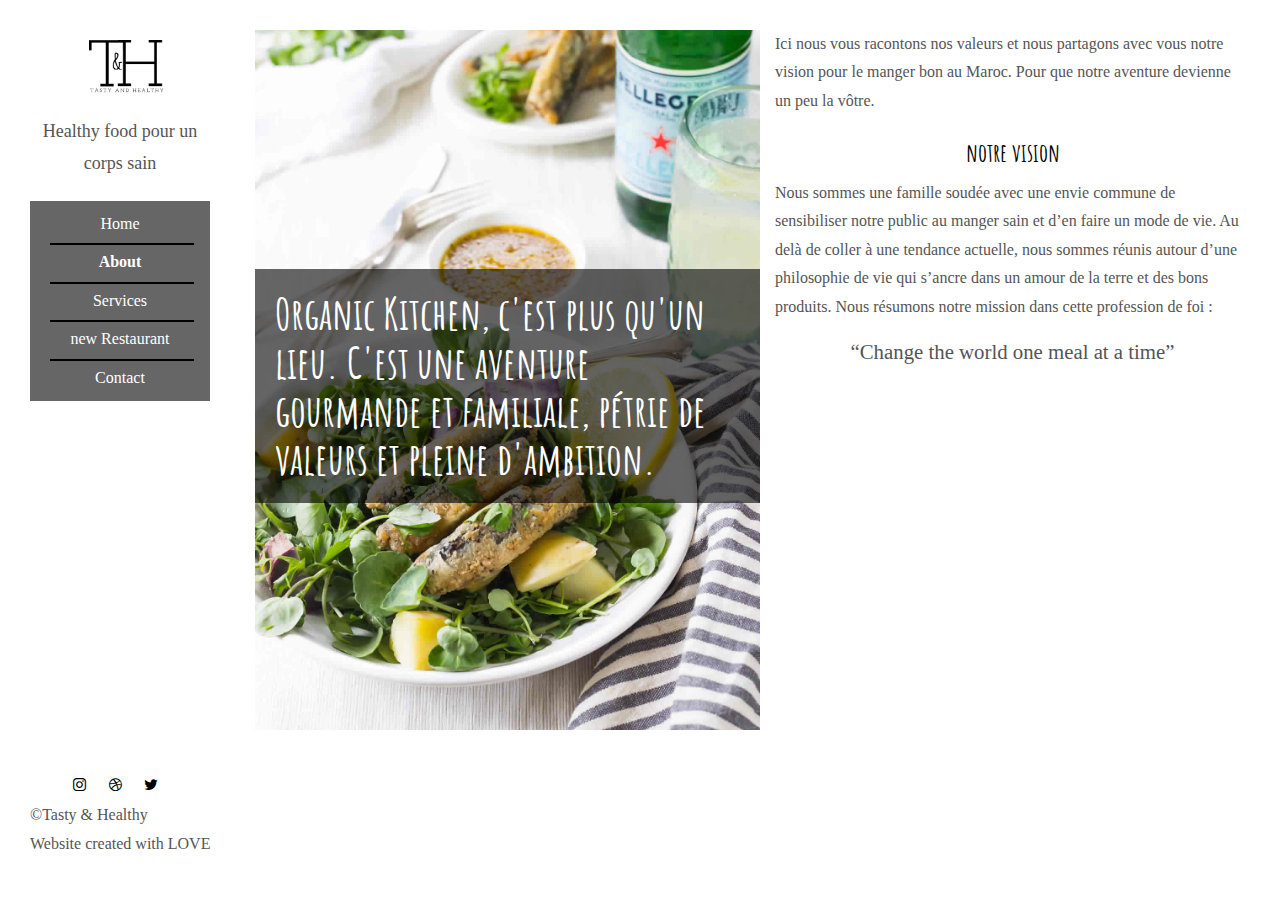
==== commit 00ddf144: "livrable 2 est finit" ====
--- a/about.html
+++ b/about.html
@@ -19,9 +19,9 @@
 
   <title>Title page</title>  
 
-<link href="./main.82cfd66e.css" rel="stylesheet"></head>
-<link rel="stylesheet" href="/myStyle.css" />
-<body>
+<link href="./Styles/main.82cfd66e.css" rel="stylesheet"></head>
+<link rel="stylesheet" href="/Styles/myStyle.css" />
+<body >
 
  <!-- Add your content of header -->
 <header class="">
@@ -47,7 +47,7 @@
         <li class="line"><a href="./index.html" title="">Home</a></li>
         <li class="line"><a href="./about.html" title="">About</a></li>
         <li class="line"><a href="./services.html" title="">Services</a></li>
-        <li class="line"><a href="#" title="">new Restaurant</a></li>
+        <li class="line"><a href="/pub.html" title="">new Restaurant</a></li>
         <li><a href="./contact.html" title="">Contact</a></li>
       </ul>
 
@@ -63,8 +63,10 @@
             <i class="fa fa-twitter"></i>
           </a>
         </p>
-        <p>© Untitled | Website created with <a href="http://www.mashup-template.com/" title="Create website with free html template">Mashup Template</a>/<a href="https://www.unsplash.com/" title="Beautiful Free Images">Unsplash</a></p>
-      </nav>  
+        <p>
+          ©Tasty & Healthy<br>Website created with LOVE
+        </p>
+      </nav> 
     </div> 
   </nav>
 </header>
@@ -72,30 +74,18 @@
 
 
 <div class="row">
-  <div class="col-xs-12 col-md-6">
-    <img class="img-responsive" alt="" src="./assets/images/img-10.jpg">
+  <div class="aboutImg col-xs-12 col-md-6">
+    <h1>Organic Kitchen, c'est plus qu'un lieu. C'est une aventure gourmande et familiale, pétrie de valeurs et pleine d'ambition.</h1>
   </div>
   <div class="col-xs-12 col-md-6">
-    <h1>About me</h1>
     
-    <p>Duis aute irure dolor in reprehenderit in voluptate velit esse
-    cillum dolore eu fugiat nulla pariatur. Excepteur sint occaecat cupidatat non
-    proident, sunt in culpa qui officia deserunt mollit anim id est laborum.</p>
+    <p class="firstPInAbout">Ici nous vous racontons nos valeurs et nous partagons avec vous notre vision pour le manger bon au Maroc.
+      Pour que notre aventure devienne un peu la vôtre.</p>
     
-    <h3>Incididunt ut labore </h3>
+    <h3>notre vision</h3>
 
-    <p>Class aptent taciti sociosqu ad litora torquent per conubia nostra, per inceptos himenaeos. Phasellus iaculis magna sagittis elit sagittis, at hendrerit lorem venenatis. Morbi accumsan iaculis blandit. Cras ultrices hendrerit nisl.</p>
-
-    <h3>Ut enim ad minim veniam </h3>
-    
-    <p>Lorem ipsum dolor sit amet, consectetur adipiscing elit. Maecenas luctus at sem quis varius. 
-    Class aptent taciti sociosqu ad litora torquent per conubia nostra, per inceptos himenaeos. Phasellus iaculis magna sagittis elit sagittis, at hendrerit lorem venenatis. Morbi accumsan iaculis blandit. Cras ultrices hendrerit nisl.</p>
-    <h3>Phasellus iaculis magna </h3>
-    <p>Duis aute irure dolor in reprehenderit in voluptate velit esse
-    cillum dolore eu fugiat nulla pariatur. Excepteur sint occaecat cupidatat non
-    proident, sunt in culpa qui officia deserunt mollit anim id est laborum.</p>
-    
-    <a href="contact.html" class="btn btn-primary" title=""> Get in touch</a>
+    <p>Nous sommes une famille soudée avec une envie commune de sensibiliser notre public au manger sain et d’en faire un mode de vie. Au delà de coller à une tendance actuelle, nous sommes réunis autour d’une philosophie de vie qui s’ancre dans un amour de la terre et des bons produits. Nous résumons notre mission dans cette profession de foi :</p>
+    <q>Change the world one meal at a time</q>
  </div>
 </div>
     
--- a/Styles/main.82cfd66e.css
+++ b/Styles/main.82cfd66e.css
@@ -0,0 +1,4976 @@
+@import url(https://fonts.googleapis.com/css?family=Cabin:400,700|Source+Sans+Pro:400,700);
+@import url(https://maxcdn.bootstrapcdn.com/font-awesome/4.7.0/css/font-awesome.min.css); /*!
+ * Bootstrap v3.3.7 (http://getbootstrap.com)
+ * Copyright 2011-2016 Twitter, Inc.
+ * Licensed under MIT (https://github.com/twbs/bootstrap/blob/master/LICENSE)
+ */
+/*! normalize.css v3.0.3 | MIT License | github.com/necolas/normalize.css */
+html {
+  font-family: sans-serif;
+  -ms-text-size-adjust: 100%;
+  -webkit-text-size-adjust: 100%;
+}
+body {
+  margin: 0;
+}
+article,
+aside,
+details,
+figcaption,
+figure,
+footer,
+header,
+hgroup,
+main,
+menu,
+nav,
+section,
+summary {
+  display: block;
+}
+audio,
+canvas,
+progress,
+video {
+  display: inline-block;
+  vertical-align: baseline;
+}
+audio:not([controls]) {
+  display: none;
+  height: 0;
+}
+[hidden],
+template {
+  display: none;
+}
+a {
+  background-color: transparent;
+}
+a:active,
+a:hover {
+  outline: 0;
+}
+abbr[title] {
+  border-bottom: 1px dotted;
+}
+b,
+strong {
+  font-weight: 700;
+}
+dfn {
+  font-style: italic;
+}
+h1 {
+  font-size: 2em;
+  margin: 0.67em 0;
+}
+mark {
+  background: #ff0;
+  color: #000;
+}
+small {
+  font-size: 80%;
+}
+sub,
+sup {
+  font-size: 75%;
+  line-height: 0;
+  position: relative;
+  vertical-align: baseline;
+}
+sup {
+  top: -0.5em;
+}
+sub {
+  bottom: -0.25em;
+}
+img {
+  border: 0;
+}
+svg:not(:root) {
+  overflow: hidden;
+}
+figure {
+  margin: 1em 40px;
+}
+hr {
+  box-sizing: content-box;
+  height: 0;
+}
+pre {
+  overflow: auto;
+}
+code,
+kbd,
+pre,
+samp {
+  font-family: monospace, monospace;
+  font-size: 1em;
+}
+button,
+input,
+optgroup,
+select,
+textarea {
+  color: inherit;
+  font: inherit;
+  margin: 0;
+}
+button {
+  overflow: visible;
+}
+button,
+select {
+  text-transform: none;
+}
+button,
+html input[type="button"],
+input[type="reset"],
+input[type="submit"] {
+  -webkit-appearance: button;
+  cursor: pointer;
+}
+button[disabled],
+html input[disabled] {
+  cursor: default;
+}
+button::-moz-focus-inner,
+input::-moz-focus-inner {
+  border: 0;
+  padding: 0;
+}
+input {
+  line-height: normal;
+}
+input[type="checkbox"],
+input[type="radio"] {
+  box-sizing: border-box;
+  padding: 0;
+}
+input[type="number"]::-webkit-inner-spin-button,
+input[type="number"]::-webkit-outer-spin-button {
+  height: auto;
+}
+input[type="search"] {
+  -webkit-appearance: textfield;
+  box-sizing: content-box;
+}
+input[type="search"]::-webkit-search-cancel-button,
+input[type="search"]::-webkit-search-decoration {
+  -webkit-appearance: none;
+}
+fieldset {
+  border: 1px solid silver;
+  margin: 0 2px;
+  padding: 0.35em 0.625em 0.75em;
+}
+textarea {
+  overflow: auto;
+}
+optgroup {
+  font-weight: 700;
+}
+table {
+  border-collapse: collapse;
+  border-spacing: 0;
+}
+td,
+th {
+  padding: 0;
+}
+
+/*! Source: https://github.com/h5bp/html5-boilerplate/blob/master/src/css/main.css */
+@media print {
+  *,
+  :after,
+  :before {
+    background: transparent !important;
+    color: #000 !important;
+    box-shadow: none !important;
+    text-shadow: none !important;
+  }
+  a,
+  a:visited {
+    text-decoration: underline;
+  }
+  a[href]:after {
+    content: " (" attr(href) ")";
+  }
+  abbr[title]:after {
+    content: " (" attr(title) ")";
+  }
+  a[href^="#"]:after,
+  a[href^="javascript:"]:after {
+    content: "";
+  }
+  blockquote,
+  pre {
+    border: 1px solid #999;
+    page-break-inside: avoid;
+  }
+  thead {
+    display: table-header-group;
+  }
+  img,
+  tr {
+    page-break-inside: avoid;
+  }
+  img {
+    max-width: 100% !important;
+  }
+  h2,
+  h3,
+  p {
+    orphans: 3;
+    widows: 3;
+  }
+  h2,
+  h3 {
+    page-break-after: avoid;
+  }
+  .navbar {
+    display: none;
+  }
+  .btn > .caret,
+  .dropup > .btn > .caret {
+    border-top-color: #000 !important;
+  }
+  .label {
+    border: 1px solid #000;
+  }
+  .table {
+    border-collapse: collapse !important;
+  }
+  .table td,
+  .table th {
+    background-color: #fff !important;
+  }
+  .table-bordered td,
+  .table-bordered th {
+    border: 1px solid #ddd !important;
+  }
+}
+*,
+:after,
+:before {
+  -webkit-box-sizing: border-box;
+  -moz-box-sizing: border-box;
+  box-sizing: border-box;
+}
+html {
+  font-size: 10px;
+  -webkit-tap-highlight-color: transparent;
+}
+body {
+  font-family: 'Josefin Slab', serif;
+  font-size: 16px;
+  line-height: 1.78;
+  color: #555;
+  background-color: #fff;
+}
+button,
+input,
+select,
+textarea {
+  font-family: inherit;
+  font-size: inherit;
+  line-height: inherit;
+}
+a {
+  color: #ff6360;
+  text-decoration: none;
+}
+a:focus,
+a:hover {
+  color: #ff1814;
+  text-decoration: underline;
+}
+a:focus {
+  outline: 5px auto -webkit-focus-ring-color;
+  outline-offset: -2px;
+}
+figure {
+  margin: 0;
+}
+img {
+  vertical-align: middle;
+}
+.img-responsive {
+  display: block;
+  max-width: 100%;
+  height: auto;
+}
+.img-rounded {
+  border-radius: 2px;
+}
+.img-thumbnail {
+  padding: 4px;
+  line-height: 1.78;
+  background-color: #fff;
+  border: 1px solid #ddd;
+  border-radius: 2px;
+  -webkit-transition: all 0.2s ease-in-out;
+  -o-transition: all 0.2s ease-in-out;
+  transition: all 0.2s ease-in-out;
+  display: inline-block;
+  max-width: 100%;
+  height: auto;
+}
+.img-circle {
+  border-radius: 50%;
+}
+hr {
+  margin-top: 24px;
+  margin-bottom: 24px;
+  border: 0;
+  border-top: 1px solid #eee;
+}
+.sr-only {
+  position: absolute;
+  width: 1px;
+  height: 1px;
+  margin: -1px;
+  padding: 0;
+  overflow: hidden;
+  clip: rect(0, 0, 0, 0);
+  border: 0;
+}
+.sr-only-focusable:active,
+.sr-only-focusable:focus {
+  position: static;
+  width: auto;
+  height: auto;
+  margin: 0;
+  overflow: visible;
+  clip: auto;
+}
+[role="button"] {
+  cursor: pointer;
+}
+.h1,
+.h2,
+.h3,
+.h4,
+.h5,
+.h6,
+h1,
+h2,
+h3,
+h4,
+h5,
+h6 {
+  font-family: 'Amatic SC', cursive;
+  font-weight: 700;
+  line-height: 1.1;
+  color: #000;
+}
+.h1 .small,
+.h1 small,
+.h2 .small,
+.h2 small,
+.h3 .small,
+.h3 small,
+.h4 .small,
+.h4 small,
+.h5 .small,
+.h5 small,
+.h6 .small,
+.h6 small,
+h1 .small,
+h1 small,
+h2 .small,
+h2 small,
+h3 .small,
+h3 small,
+h4 .small,
+h4 small,
+h5 .small,
+h5 small,
+h6 .small,
+h6 small {
+  font-weight: 400;
+  line-height: 1;
+  color: #777;
+}
+.h1,
+.h2,
+.h3,
+h1,
+h2,
+h3 {
+  margin-top: 24px;
+  margin-bottom: 12px;
+}
+.h1 .small,
+.h1 small,
+.h2 .small,
+.h2 small,
+.h3 .small,
+.h3 small,
+h1 .small,
+h1 small,
+h2 .small,
+h2 small,
+h3 .small,
+h3 small {
+  font-size: 65%;
+}
+.h4,
+.h5,
+.h6,
+h4,
+h5,
+h6 {
+  margin-top: 12px;
+  margin-bottom: 12px;
+}
+.h4 .small,
+.h4 small,
+.h5 .small,
+.h5 small,
+.h6 .small,
+.h6 small,
+h4 .small,
+h4 small,
+h5 .small,
+h5 small,
+h6 .small,
+h6 small {
+  font-size: 75%;
+}
+.h1,
+h1 {
+  font-size: 44px;
+}
+.h2,
+h2 {
+  font-size: 33px;
+}
+.h3,
+h3 {
+  font-size: 25px;
+}
+.h4,
+h4 {
+  font-size: 19px;
+}
+.h5,
+h5 {
+  font-size: 14px;
+}
+.h6,
+h6 {
+  font-size: 12px;
+}
+p {
+  margin: 0 0 12px;
+}
+.lead {
+  margin-bottom: 24px;
+  font-size: 16px;
+  font-weight: 300;
+  line-height: 1.4;
+}
+@media (min-width: 768px) {
+  .lead {
+    font-size: 21px;
+  }
+}
+.small,
+small {
+  font-size: 85%;
+}
+.mark,
+mark {
+  background-color: #fcf8e3;
+  padding: 0.2em;
+}
+.text-left {
+  text-align: left;
+}
+.text-right {
+  text-align: right;
+}
+.text-center {
+  text-align: center;
+}
+.text-justify {
+  text-align: justify;
+}
+.text-nowrap {
+  white-space: nowrap;
+}
+.text-lowercase {
+  text-transform: lowercase;
+}
+.initialism,
+.text-uppercase {
+  text-transform: uppercase;
+}
+.text-capitalize {
+  text-transform: capitalize;
+}
+.text-muted {
+  color: #777;
+}
+.text-primary {
+  color: #ff6360;
+}
+a.text-primary:focus,
+a.text-primary:hover {
+  color: #ff312d;
+}
+.text-success {
+  color: #fff;
+}
+a.text-success:focus,
+a.text-success:hover {
+  color: #e6e6e6;
+}
+.text-info {
+  color: #31708f;
+}
+a.text-info:focus,
+a.text-info:hover {
+  color: #245269;
+}
+.text-warning {
+  color: #8a6d3b;
+}
+a.text-warning:focus,
+a.text-warning:hover {
+  color: #66512c;
+}
+.text-danger {
+  color: #fff;
+}
+a.text-danger:focus,
+a.text-danger:hover {
+  color: #e6e6e6;
+}
+.bg-primary {
+  color: #fff;
+  background-color: #ff6360;
+}
+a.bg-primary:focus,
+a.bg-primary:hover {
+  background-color: #ff312d;
+}
+.bg-success {
+  background-color: #57ce6e;
+}
+a.bg-success:focus,
+a.bg-success:hover {
+  background-color: #37bb50;
+}
+.bg-info {
+  background-color: #d9edf7;
+}
+a.bg-info:focus,
+a.bg-info:hover {
+  background-color: #afd9ee;
+}
+.bg-warning {
+  background-color: #fcf8e3;
+}
+a.bg-warning:focus,
+a.bg-warning:hover {
+  background-color: #f7ecb5;
+}
+.bg-danger {
+  background-color: #ee624b;
+}
+a.bg-danger:focus,
+a.bg-danger:hover {
+  background-color: #ea391c;
+}
+.page-header {
+  padding-bottom: 11px;
+  margin: 48px 0 24px;
+  border-bottom: 1px solid #eee;
+}
+ol,
+ul {
+  margin-top: 0;
+  margin-bottom: 12px;
+}
+ol ol,
+ol ul,
+ul ol,
+ul ul {
+  margin-bottom: 0;
+}
+.list-inline,
+.list-unstyled {
+  padding-left: 0;
+  list-style: none;
+}
+.list-inline {
+  margin-left: -5px;
+}
+.list-inline > li {
+  display: inline-block;
+  padding-left: 5px;
+  padding-right: 5px;
+}
+dl {
+  margin-top: 0;
+  margin-bottom: 24px;
+}
+dd,
+dt {
+  line-height: 1.78;
+}
+dt {
+  font-weight: 700;
+}
+dd {
+  margin-left: 0;
+}
+.dl-horizontal dd:after,
+.dl-horizontal dd:before {
+  content: " ";
+  display: table;
+}
+.dl-horizontal dd:after {
+  clear: both;
+}
+@media (min-width: 768px) {
+  .dl-horizontal dt {
+    float: left;
+    width: 160px;
+    clear: left;
+    text-align: right;
+    overflow: hidden;
+    text-overflow: ellipsis;
+    white-space: nowrap;
+  }
+  .dl-horizontal dd {
+    margin-left: 180px;
+  }
+}
+abbr[data-original-title],
+abbr[title] {
+  cursor: help;
+  border-bottom: 1px dotted #777;
+}
+.initialism {
+  font-size: 90%;
+}
+blockquote {
+  padding: 12px 24px;
+  margin: 0 0 24px;
+  font-size: 17.5px;
+  border-left: 5px solid #eee;
+}
+blockquote ol:last-child,
+blockquote p:last-child,
+blockquote ul:last-child {
+  margin-bottom: 0;
+}
+blockquote .small,
+blockquote footer,
+blockquote small {
+  display: block;
+  font-size: 80%;
+  line-height: 1.78;
+  color: #777;
+}
+blockquote .small:before,
+blockquote footer:before,
+blockquote small:before {
+  content: "\2014   \A0";
+}
+.blockquote-reverse,
+blockquote.pull-right {
+  padding-right: 15px;
+  padding-left: 0;
+  border-right: 5px solid #eee;
+  border-left: 0;
+  text-align: right;
+}
+.blockquote-reverse .small:before,
+.blockquote-reverse footer:before,
+.blockquote-reverse small:before,
+blockquote.pull-right .small:before,
+blockquote.pull-right footer:before,
+blockquote.pull-right small:before {
+  content: "";
+}
+.blockquote-reverse .small:after,
+.blockquote-reverse footer:after,
+.blockquote-reverse small:after,
+blockquote.pull-right .small:after,
+blockquote.pull-right footer:after,
+blockquote.pull-right small:after {
+  content: "\A0   \2014";
+}
+address {
+  margin-bottom: 24px;
+  font-style: normal;
+  line-height: 1.78;
+}
+code,
+kbd,
+pre,
+samp {
+  font-family: Menlo, Monaco, Consolas, Courier New, monospace;
+}
+code {
+  color: #c7254e;
+  background-color: #f9f2f4;
+}
+code,
+kbd {
+  padding: 2px 4px;
+  font-size: 90%;
+  border-radius: 2px;
+}
+kbd {
+  color: #fff;
+  background-color: #333;
+  box-shadow: inset 0 -1px 0 rgba(0, 0, 0, 0.25);
+}
+kbd kbd {
+  padding: 0;
+  font-size: 100%;
+  font-weight: 700;
+  box-shadow: none;
+}
+pre {
+  display: block;
+  padding: 11.5px;
+  margin: 0 0 12px;
+  font-size: 13px;
+  line-height: 1.78;
+  word-break: break-all;
+  word-wrap: break-word;
+  color: #333;
+  background-color: #f5f5f5;
+  border: 1px solid #ccc;
+  border-radius: 2px;
+}
+pre code {
+  padding: 0;
+  font-size: inherit;
+  color: inherit;
+  white-space: pre-wrap;
+  background-color: transparent;
+  border-radius: 0;
+}
+.pre-scrollable {
+  max-height: 340px;
+  overflow-y: scroll;
+}
+.container {
+  margin-right: auto;
+  margin-left: auto;
+  padding-left: 15px;
+  padding-right: 15px;
+}
+.container:after,
+.container:before {
+  content: " ";
+  display: table;
+}
+.container:after {
+  clear: both;
+}
+@media (min-width: 768px) {
+  .container {
+    width: 750px;
+  }
+}
+@media (min-width: 992px) {
+  .container {
+    width: 970px;
+  }
+}
+@media (min-width: 1200px) {
+  .container {
+    width: 1170px;
+  }
+}
+.container-fluid {
+  margin-right: auto;
+  margin-left: auto;
+  padding-left: 15px;
+  padding-right: 15px;
+}
+.container-fluid:after,
+.container-fluid:before {
+  content: " ";
+  display: table;
+}
+.container-fluid:after {
+  clear: both;
+}
+.row {
+  margin-left: -15px;
+  margin-right: -15px;
+}
+.row:after,
+.row:before {
+  content: " ";
+  display: table;
+}
+.row:after {
+  clear: both;
+}
+.col-lg-1,
+.col-lg-2,
+.col-lg-3,
+.col-lg-4,
+.col-lg-5,
+.col-lg-6,
+.col-lg-7,
+.col-lg-8,
+.col-lg-9,
+.col-lg-10,
+.col-lg-11,
+.col-lg-12,
+.col-md-1,
+.col-md-2,
+.col-md-3,
+.col-md-4,
+.col-md-5,
+.col-md-6,
+.col-md-7,
+.col-md-8,
+.col-md-9,
+.col-md-10,
+.col-md-11,
+.col-md-12,
+.col-sm-1,
+.col-sm-2,
+.col-sm-3,
+.col-sm-4,
+.col-sm-5,
+.col-sm-6,
+.col-sm-7,
+.col-sm-8,
+.col-sm-9,
+.col-sm-10,
+.col-sm-11,
+.col-sm-12,
+.col-xs-1,
+.col-xs-2,
+.col-xs-3,
+.col-xs-4,
+.col-xs-5,
+.col-xs-6,
+.col-xs-7,
+.col-xs-8,
+.col-xs-9,
+.col-xs-10,
+.col-xs-11,
+.col-xs-12 {
+  position: relative;
+  min-height: 1px;
+  padding-left: 15px;
+  padding-right: 15px;
+}
+.col-xs-1,
+.col-xs-2,
+.col-xs-3,
+.col-xs-4,
+.col-xs-5,
+.col-xs-6,
+.col-xs-7,
+.col-xs-8,
+.col-xs-9,
+.col-xs-10,
+.col-xs-11,
+.col-xs-12 {
+  float: left;
+}
+.col-xs-1 {
+  width: 8.33333%;
+}
+.col-xs-2 {
+  width: 16.66667%;
+}
+.col-xs-3 {
+  width: 25%;
+}
+.col-xs-4 {
+  width: 33.33333%;
+}
+.col-xs-5 {
+  width: 41.66667%;
+}
+.col-xs-6 {
+  width: 50%;
+}
+.col-xs-7 {
+  width: 58.33333%;
+}
+.col-xs-8 {
+  width: 66.66667%;
+}
+.col-xs-9 {
+  width: 75%;
+}
+.col-xs-10 {
+  width: 83.33333%;
+}
+.col-xs-11 {
+  width: 91.66667%;
+}
+.col-xs-12 {
+  width: 100%;
+}
+.col-xs-pull-0 {
+  right: auto;
+}
+.col-xs-pull-1 {
+  right: 8.33333%;
+}
+.col-xs-pull-2 {
+  right: 16.66667%;
+}
+.col-xs-pull-3 {
+  right: 25%;
+}
+.col-xs-pull-4 {
+  right: 33.33333%;
+}
+.col-xs-pull-5 {
+  right: 41.66667%;
+}
+.col-xs-pull-6 {
+  right: 50%;
+}
+.col-xs-pull-7 {
+  right: 58.33333%;
+}
+.col-xs-pull-8 {
+  right: 66.66667%;
+}
+.col-xs-pull-9 {
+  right: 75%;
+}
+.col-xs-pull-10 {
+  right: 83.33333%;
+}
+.col-xs-pull-11 {
+  right: 91.66667%;
+}
+.col-xs-pull-12 {
+  right: 100%;
+}
+.col-xs-push-0 {
+  left: auto;
+}
+.col-xs-push-1 {
+  left: 8.33333%;
+}
+.col-xs-push-2 {
+  left: 16.66667%;
+}
+.col-xs-push-3 {
+  left: 25%;
+}
+.col-xs-push-4 {
+  left: 33.33333%;
+}
+.col-xs-push-5 {
+  left: 41.66667%;
+}
+.col-xs-push-6 {
+  left: 50%;
+}
+.col-xs-push-7 {
+  left: 58.33333%;
+}
+.col-xs-push-8 {
+  left: 66.66667%;
+}
+.col-xs-push-9 {
+  left: 75%;
+}
+.col-xs-push-10 {
+  left: 83.33333%;
+}
+.col-xs-push-11 {
+  left: 91.66667%;
+}
+.col-xs-push-12 {
+  left: 100%;
+}
+.col-xs-offset-0 {
+  margin-left: 0;
+}
+.col-xs-offset-1 {
+  margin-left: 8.33333%;
+}
+.col-xs-offset-2 {
+  margin-left: 16.66667%;
+}
+.col-xs-offset-3 {
+  margin-left: 25%;
+}
+.col-xs-offset-4 {
+  margin-left: 33.33333%;
+}
+.col-xs-offset-5 {
+  margin-left: 41.66667%;
+}
+.col-xs-offset-6 {
+  margin-left: 50%;
+}
+.col-xs-offset-7 {
+  margin-left: 58.33333%;
+}
+.col-xs-offset-8 {
+  margin-left: 66.66667%;
+}
+.col-xs-offset-9 {
+  margin-left: 75%;
+}
+.col-xs-offset-10 {
+  margin-left: 83.33333%;
+}
+.col-xs-offset-11 {
+  margin-left: 91.66667%;
+}
+.col-xs-offset-12 {
+  margin-left: 100%;
+}
+@media (min-width: 768px) {
+  .col-sm-1,
+  .col-sm-2,
+  .col-sm-3,
+  .col-sm-4,
+  .col-sm-5,
+  .col-sm-6,
+  .col-sm-7,
+  .col-sm-8,
+  .col-sm-9,
+  .col-sm-10,
+  .col-sm-11,
+  .col-sm-12 {
+    float: left;
+  }
+  .col-sm-1 {
+    width: 8.33333%;
+  }
+  .col-sm-2 {
+    width: 16.66667%;
+  }
+  .col-sm-3 {
+    width: 25%;
+  }
+  .col-sm-4 {
+    width: 33.33333%;
+  }
+  .col-sm-5 {
+    width: 41.66667%;
+  }
+  .col-sm-6 {
+    width: 50%;
+  }
+  .col-sm-7 {
+    width: 58.33333%;
+  }
+  .col-sm-8 {
+    width: 66.66667%;
+  }
+  .col-sm-9 {
+    width: 75%;
+  }
+  .col-sm-10 {
+    width: 83.33333%;
+  }
+  .col-sm-11 {
+    width: 91.66667%;
+  }
+  .col-sm-12 {
+    width: 100%;
+  }
+  .col-sm-pull-0 {
+    right: auto;
+  }
+  .col-sm-pull-1 {
+    right: 8.33333%;
+  }
+  .col-sm-pull-2 {
+    right: 16.66667%;
+  }
+  .col-sm-pull-3 {
+    right: 25%;
+  }
+  .col-sm-pull-4 {
+    right: 33.33333%;
+  }
+  .col-sm-pull-5 {
+    right: 41.66667%;
+  }
+  .col-sm-pull-6 {
+    right: 50%;
+  }
+  .col-sm-pull-7 {
+    right: 58.33333%;
+  }
+  .col-sm-pull-8 {
+    right: 66.66667%;
+  }
+  .col-sm-pull-9 {
+    right: 75%;
+  }
+  .col-sm-pull-10 {
+    right: 83.33333%;
+  }
+  .col-sm-pull-11 {
+    right: 91.66667%;
+  }
+  .col-sm-pull-12 {
+    right: 100%;
+  }
+  .col-sm-push-0 {
+    left: auto;
+  }
+  .col-sm-push-1 {
+    left: 8.33333%;
+  }
+  .col-sm-push-2 {
+    left: 16.66667%;
+  }
+  .col-sm-push-3 {
+    left: 25%;
+  }
+  .col-sm-push-4 {
+    left: 33.33333%;
+  }
+  .col-sm-push-5 {
+    left: 41.66667%;
+  }
+  .col-sm-push-6 {
+    left: 50%;
+  }
+  .col-sm-push-7 {
+    left: 58.33333%;
+  }
+  .col-sm-push-8 {
+    left: 66.66667%;
+  }
+  .col-sm-push-9 {
+    left: 75%;
+  }
+  .col-sm-push-10 {
+    left: 83.33333%;
+  }
+  .col-sm-push-11 {
+    left: 91.66667%;
+  }
+  .col-sm-push-12 {
+    left: 100%;
+  }
+  .col-sm-offset-0 {
+    margin-left: 0;
+  }
+  .col-sm-offset-1 {
+    margin-left: 8.33333%;
+  }
+  .col-sm-offset-2 {
+    margin-left: 16.66667%;
+  }
+  .col-sm-offset-3 {
+    margin-left: 25%;
+  }
+  .col-sm-offset-4 {
+    margin-left: 33.33333%;
+  }
+  .col-sm-offset-5 {
+    margin-left: 41.66667%;
+  }
+  .col-sm-offset-6 {
+    margin-left: 50%;
+  }
+  .col-sm-offset-7 {
+    margin-left: 58.33333%;
+  }
+  .col-sm-offset-8 {
+    margin-left: 66.66667%;
+  }
+  .col-sm-offset-9 {
+    margin-left: 75%;
+  }
+  .col-sm-offset-10 {
+    margin-left: 83.33333%;
+  }
+  .col-sm-offset-11 {
+    margin-left: 91.66667%;
+  }
+  .col-sm-offset-12 {
+    margin-left: 100%;
+  }
+}
+@media (min-width: 992px) {
+  .col-md-1,
+  .col-md-2,
+  .col-md-3,
+  .col-md-4,
+  .col-md-5,
+  .col-md-6,
+  .col-md-7,
+  .col-md-8,
+  .col-md-9,
+  .col-md-10,
+  .col-md-11,
+  .col-md-12 {
+    float: left;
+  }
+  .col-md-1 {
+    width: 8.33333%;
+  }
+  .col-md-2 {
+    width: 16.66667%;
+  }
+  .col-md-3 {
+    width: 25%;
+  }
+  .col-md-4 {
+    width: 33.33333%;
+  }
+  .col-md-5 {
+    width: 41.66667%;
+  }
+  .col-md-6 {
+    width: 50%;
+  }
+  .col-md-7 {
+    width: 58.33333%;
+  }
+  .col-md-8 {
+    width: 66.66667%;
+  }
+  .col-md-9 {
+    width: 75%;
+  }
+  .col-md-10 {
+    width: 83.33333%;
+  }
+  .col-md-11 {
+    width: 91.66667%;
+  }
+  .col-md-12 {
+    width: 100%;
+  }
+  .col-md-pull-0 {
+    right: auto;
+  }
+  .col-md-pull-1 {
+    right: 8.33333%;
+  }
+  .col-md-pull-2 {
+    right: 16.66667%;
+  }
+  .col-md-pull-3 {
+    right: 25%;
+  }
+  .col-md-pull-4 {
+    right: 33.33333%;
+  }
+  .col-md-pull-5 {
+    right: 41.66667%;
+  }
+  .col-md-pull-6 {
+    right: 50%;
+  }
+  .col-md-pull-7 {
+    right: 58.33333%;
+  }
+  .col-md-pull-8 {
+    right: 66.66667%;
+  }
+  .col-md-pull-9 {
+    right: 75%;
+  }
+  .col-md-pull-10 {
+    right: 83.33333%;
+  }
+  .col-md-pull-11 {
+    right: 91.66667%;
+  }
+  .col-md-pull-12 {
+    right: 100%;
+  }
+  .col-md-push-0 {
+    left: auto;
+  }
+  .col-md-push-1 {
+    left: 8.33333%;
+  }
+  .col-md-push-2 {
+    left: 16.66667%;
+  }
+  .col-md-push-3 {
+    left: 25%;
+  }
+  .col-md-push-4 {
+    left: 33.33333%;
+  }
+  .col-md-push-5 {
+    left: 41.66667%;
+  }
+  .col-md-push-6 {
+    left: 50%;
+  }
+  .col-md-push-7 {
+    left: 58.33333%;
+  }
+  .col-md-push-8 {
+    left: 66.66667%;
+  }
+  .col-md-push-9 {
+    left: 75%;
+  }
+  .col-md-push-10 {
+    left: 83.33333%;
+  }
+  .col-md-push-11 {
+    left: 91.66667%;
+  }
+  .col-md-push-12 {
+    left: 100%;
+  }
+  .col-md-offset-0 {
+    margin-left: 0;
+  }
+  .col-md-offset-1 {
+    margin-left: 8.33333%;
+  }
+  .col-md-offset-2 {
+    margin-left: 16.66667%;
+  }
+  .col-md-offset-3 {
+    margin-left: 25%;
+  }
+  .col-md-offset-4 {
+    margin-left: 33.33333%;
+  }
+  .col-md-offset-5 {
+    margin-left: 41.66667%;
+  }
+  .col-md-offset-6 {
+    margin-left: 50%;
+  }
+  .col-md-offset-7 {
+    margin-left: 58.33333%;
+  }
+  .col-md-offset-8 {
+    margin-left: 66.66667%;
+  }
+  .col-md-offset-9 {
+    margin-left: 75%;
+  }
+  .col-md-offset-10 {
+    margin-left: 83.33333%;
+  }
+  .col-md-offset-11 {
+    margin-left: 91.66667%;
+  }
+  .col-md-offset-12 {
+    margin-left: 100%;
+  }
+}
+@media (min-width: 1200px) {
+  .col-lg-1,
+  .col-lg-2,
+  .col-lg-3,
+  .col-lg-4,
+  .col-lg-5,
+  .col-lg-6,
+  .col-lg-7,
+  .col-lg-8,
+  .col-lg-9,
+  .col-lg-10,
+  .col-lg-11,
+  .col-lg-12 {
+    float: left;
+  }
+  .col-lg-1 {
+    width: 8.33333%;
+  }
+  .col-lg-2 {
+    width: 16.66667%;
+  }
+  .col-lg-3 {
+    width: 25%;
+  }
+  .col-lg-4 {
+    width: 33.33333%;
+  }
+  .col-lg-5 {
+    width: 41.66667%;
+  }
+  .col-lg-6 {
+    width: 50%;
+  }
+  .col-lg-7 {
+    width: 58.33333%;
+  }
+  .col-lg-8 {
+    width: 66.66667%;
+  }
+  .col-lg-9 {
+    width: 75%;
+  }
+  .col-lg-10 {
+    width: 83.33333%;
+  }
+  .col-lg-11 {
+    width: 91.66667%;
+  }
+  .col-lg-12 {
+    width: 100%;
+  }
+  .col-lg-pull-0 {
+    right: auto;
+  }
+  .col-lg-pull-1 {
+    right: 8.33333%;
+  }
+  .col-lg-pull-2 {
+    right: 16.66667%;
+  }
+  .col-lg-pull-3 {
+    right: 25%;
+  }
+  .col-lg-pull-4 {
+    right: 33.33333%;
+  }
+  .col-lg-pull-5 {
+    right: 41.66667%;
+  }
+  .col-lg-pull-6 {
+    right: 50%;
+  }
+  .col-lg-pull-7 {
+    right: 58.33333%;
+  }
+  .col-lg-pull-8 {
+    right: 66.66667%;
+  }
+  .col-lg-pull-9 {
+    right: 75%;
+  }
+  .col-lg-pull-10 {
+    right: 83.33333%;
+  }
+  .col-lg-pull-11 {
+    right: 91.66667%;
+  }
+  .col-lg-pull-12 {
+    right: 100%;
+  }
+  .col-lg-push-0 {
+    left: auto;
+  }
+  .col-lg-push-1 {
+    left: 8.33333%;
+  }
+  .col-lg-push-2 {
+    left: 16.66667%;
+  }
+  .col-lg-push-3 {
+    left: 25%;
+  }
+  .col-lg-push-4 {
+    left: 33.33333%;
+  }
+  .col-lg-push-5 {
+    left: 41.66667%;
+  }
+  .col-lg-push-6 {
+    left: 50%;
+  }
+  .col-lg-push-7 {
+    left: 58.33333%;
+  }
+  .col-lg-push-8 {
+    left: 66.66667%;
+  }
+  .col-lg-push-9 {
+    left: 75%;
+  }
+  .col-lg-push-10 {
+    left: 83.33333%;
+  }
+  .col-lg-push-11 {
+    left: 91.66667%;
+  }
+  .col-lg-push-12 {
+    left: 100%;
+  }
+  .col-lg-offset-0 {
+    margin-left: 0;
+  }
+  .col-lg-offset-1 {
+    margin-left: 8.33333%;
+  }
+  .col-lg-offset-2 {
+    margin-left: 16.66667%;
+  }
+  .col-lg-offset-3 {
+    margin-left: 25%;
+  }
+  .col-lg-offset-4 {
+    margin-left: 33.33333%;
+  }
+  .col-lg-offset-5 {
+    margin-left: 41.66667%;
+  }
+  .col-lg-offset-6 {
+    margin-left: 50%;
+  }
+  .col-lg-offset-7 {
+    margin-left: 58.33333%;
+  }
+  .col-lg-offset-8 {
+    margin-left: 66.66667%;
+  }
+  .col-lg-offset-9 {
+    margin-left: 75%;
+  }
+  .col-lg-offset-10 {
+    margin-left: 83.33333%;
+  }
+  .col-lg-offset-11 {
+    margin-left: 91.66667%;
+  }
+  .col-lg-offset-12 {
+    margin-left: 100%;
+  }
+}
+table {
+  background-color: transparent;
+}
+caption {
+  padding-top: 8px;
+  padding-bottom: 8px;
+  color: #777;
+}
+caption,
+th {
+  text-align: left;
+}
+.table {
+  width: 100%;
+  max-width: 100%;
+  margin-bottom: 24px;
+}
+.table > tbody > tr > td,
+.table > tbody > tr > th,
+.table > tfoot > tr > td,
+.table > tfoot > tr > th,
+.table > thead > tr > td,
+.table > thead > tr > th {
+  padding: 8px;
+  line-height: 1.78;
+  vertical-align: top;
+  border-top: 1px solid #ddd;
+}
+.table > thead > tr > th {
+  vertical-align: bottom;
+  border-bottom: 2px solid #ddd;
+}
+.table > caption + thead > tr:first-child > td,
+.table > caption + thead > tr:first-child > th,
+.table > colgroup + thead > tr:first-child > td,
+.table > colgroup + thead > tr:first-child > th,
+.table > thead:first-child > tr:first-child > td,
+.table > thead:first-child > tr:first-child > th {
+  border-top: 0;
+}
+.table > tbody + tbody {
+  border-top: 2px solid #ddd;
+}
+.table .table {
+  background-color: #fff;
+}
+.table-condensed > tbody > tr > td,
+.table-condensed > tbody > tr > th,
+.table-condensed > tfoot > tr > td,
+.table-condensed > tfoot > tr > th,
+.table-condensed > thead > tr > td,
+.table-condensed > thead > tr > th {
+  padding: 5px;
+}
+.table-bordered,
+.table-bordered > tbody > tr > td,
+.table-bordered > tbody > tr > th,
+.table-bordered > tfoot > tr > td,
+.table-bordered > tfoot > tr > th,
+.table-bordered > thead > tr > td,
+.table-bordered > thead > tr > th {
+  border: 1px solid #ddd;
+}
+.table-bordered > thead > tr > td,
+.table-bordered > thead > tr > th {
+  border-bottom-width: 2px;
+}
+.table-striped > tbody > tr:nth-of-type(odd) {
+  background-color: #f9f9f9;
+}
+.table-hover > tbody > tr:hover {
+  background-color: #f5f5f5;
+}
+table col[class*="col-"] {
+  position: static;
+  float: none;
+  display: table-column;
+}
+table td[class*="col-"],
+table th[class*="col-"] {
+  position: static;
+  float: none;
+  display: table-cell;
+}
+.table > tbody > tr.active > td,
+.table > tbody > tr.active > th,
+.table > tbody > tr > td.active,
+.table > tbody > tr > th.active,
+.table > tfoot > tr.active > td,
+.table > tfoot > tr.active > th,
+.table > tfoot > tr > td.active,
+.table > tfoot > tr > th.active,
+.table > thead > tr.active > td,
+.table > thead > tr.active > th,
+.table > thead > tr > td.active,
+.table > thead > tr > th.active {
+  background-color: #f5f5f5;
+}
+.table-hover > tbody > tr.active:hover > td,
+.table-hover > tbody > tr.active:hover > th,
+.table-hover > tbody > tr:hover > .active,
+.table-hover > tbody > tr > td.active:hover,
+.table-hover > tbody > tr > th.active:hover {
+  background-color: #e8e8e8;
+}
+.table > tbody > tr.success > td,
+.table > tbody > tr.success > th,
+.table > tbody > tr > td.success,
+.table > tbody > tr > th.success,
+.table > tfoot > tr.success > td,
+.table > tfoot > tr.success > th,
+.table > tfoot > tr > td.success,
+.table > tfoot > tr > th.success,
+.table > thead > tr.success > td,
+.table > thead > tr.success > th,
+.table > thead > tr > td.success,
+.table > thead > tr > th.success {
+  background-color: #57ce6e;
+}
+.table-hover > tbody > tr.success:hover > td,
+.table-hover > tbody > tr.success:hover > th,
+.table-hover > tbody > tr:hover > .success,
+.table-hover > tbody > tr > td.success:hover,
+.table-hover > tbody > tr > th.success:hover {
+  background-color: #43c85d;
+}
+.table > tbody > tr.info > td,
+.table > tbody > tr.info > th,
+.table > tbody > tr > td.info,
+.table > tbody > tr > th.info,
+.table > tfoot > tr.info > td,
+.table > tfoot > tr.info > th,
+.table > tfoot > tr > td.info,
+.table > tfoot > tr > th.info,
+.table > thead > tr.info > td,
+.table > thead > tr.info > th,
+.table > thead > tr > td.info,
+.table > thead > tr > th.info {
+  background-color: #d9edf7;
+}
+.table-hover > tbody > tr.info:hover > td,
+.table-hover > tbody > tr.info:hover > th,
+.table-hover > tbody > tr:hover > .info,
+.table-hover > tbody > tr > td.info:hover,
+.table-hover > tbody > tr > th.info:hover {
+  background-color: #c4e3f3;
+}
+.table > tbody > tr.warning > td,
+.table > tbody > tr.warning > th,
+.table > tbody > tr > td.warning,
+.table > tbody > tr > th.warning,
+.table > tfoot > tr.warning > td,
+.table > tfoot > tr.warning > th,
+.table > tfoot > tr > td.warning,
+.table > tfoot > tr > th.warning,
+.table > thead > tr.warning > td,
+.table > thead > tr.warning > th,
+.table > thead > tr > td.warning,
+.table > thead > tr > th.warning {
+  background-color: #fcf8e3;
+}
+.table-hover > tbody > tr.warning:hover > td,
+.table-hover > tbody > tr.warning:hover > th,
+.table-hover > tbody > tr:hover > .warning,
+.table-hover > tbody > tr > td.warning:hover,
+.table-hover > tbody > tr > th.warning:hover {
+  background-color: #faf2cc;
+}
+.table > tbody > tr.danger > td,
+.table > tbody > tr.danger > th,
+.table > tbody > tr > td.danger,
+.table > tbody > tr > th.danger,
+.table > tfoot > tr.danger > td,
+.table > tfoot > tr.danger > th,
+.table > tfoot > tr > td.danger,
+.table > tfoot > tr > th.danger,
+.table > thead > tr.danger > td,
+.table > thead > tr.danger > th,
+.table > thead > tr > td.danger,
+.table > thead > tr > th.danger {
+  background-color: #ee624b;
+}
+.table-hover > tbody > tr.danger:hover > td,
+.table-hover > tbody > tr.danger:hover > th,
+.table-hover > tbody > tr:hover > .danger,
+.table-hover > tbody > tr > td.danger:hover,
+.table-hover > tbody > tr > th.danger:hover {
+  background-color: #ec4e34;
+}
+.table-responsive {
+  overflow-x: auto;
+  min-height: 0.01%;
+}
+@media screen and (max-width: 767px) {
+  .table-responsive {
+    width: 100%;
+    margin-bottom: 18px;
+    overflow-y: hidden;
+    -ms-overflow-style: -ms-autohiding-scrollbar;
+    border: 1px solid #ddd;
+  }
+  .table-responsive > .table {
+    margin-bottom: 0;
+  }
+  .table-responsive > .table > tbody > tr > td,
+  .table-responsive > .table > tbody > tr > th,
+  .table-responsive > .table > tfoot > tr > td,
+  .table-responsive > .table > tfoot > tr > th,
+  .table-responsive > .table > thead > tr > td,
+  .table-responsive > .table > thead > tr > th {
+    white-space: nowrap;
+  }
+  .table-responsive > .table-bordered {
+    border: 0;
+  }
+  .table-responsive > .table-bordered > tbody > tr > td:first-child,
+  .table-responsive > .table-bordered > tbody > tr > th:first-child,
+  .table-responsive > .table-bordered > tfoot > tr > td:first-child,
+  .table-responsive > .table-bordered > tfoot > tr > th:first-child,
+  .table-responsive > .table-bordered > thead > tr > td:first-child,
+  .table-responsive > .table-bordered > thead > tr > th:first-child {
+    border-left: 0;
+  }
+  .table-responsive > .table-bordered > tbody > tr > td:last-child,
+  .table-responsive > .table-bordered > tbody > tr > th:last-child,
+  .table-responsive > .table-bordered > tfoot > tr > td:last-child,
+  .table-responsive > .table-bordered > tfoot > tr > th:last-child,
+  .table-responsive > .table-bordered > thead > tr > td:last-child,
+  .table-responsive > .table-bordered > thead > tr > th:last-child {
+    border-right: 0;
+  }
+  .table-responsive > .table-bordered > tbody > tr:last-child > td,
+  .table-responsive > .table-bordered > tbody > tr:last-child > th,
+  .table-responsive > .table-bordered > tfoot > tr:last-child > td,
+  .table-responsive > .table-bordered > tfoot > tr:last-child > th {
+    border-bottom: 0;
+  }
+}
+fieldset {
+  margin: 0;
+  min-width: 0;
+}
+fieldset,
+legend {
+  padding: 0;
+  border: 0;
+}
+legend {
+  display: block;
+  width: 100%;
+  margin-bottom: 24px;
+  font-size: 21px;
+  line-height: inherit;
+  color: #333;
+  border-bottom: 1px solid #e5e5e5;
+}
+label {
+  display: inline-block;
+  max-width: 100%;
+  margin-bottom: 5px;
+  font-weight: 700;
+}
+input[type="search"] {
+  -webkit-box-sizing: border-box;
+  -moz-box-sizing: border-box;
+  box-sizing: border-box;
+}
+input[type="checkbox"],
+input[type="radio"] {
+  margin: 4px 0 0;
+  margin-top: 1px\9;
+  line-height: normal;
+}
+input[type="file"] {
+  display: block;
+}
+input[type="range"] {
+  display: block;
+  width: 100%;
+}
+select[multiple],
+select[size] {
+  height: auto;
+}
+input[type="checkbox"]:focus,
+input[type="file"]:focus,
+input[type="radio"]:focus {
+  outline: 5px auto -webkit-focus-ring-color;
+  outline-offset: -2px;
+}
+output {
+  padding-top: 9px;
+}
+.form-control,
+output {
+  display: block;
+  font-size: 14px;
+  line-height: 1.78;
+  color: #555;
+}
+.form-control {
+  width: 100%;
+  height: 40px;
+  padding: 8px 20px;
+  background-color: #fff;
+  background-image: none;
+  border: 1px solid #000;
+  border-radius: 2px;
+  -webkit-box-shadow: inset 0 1px 1px rgba(0, 0, 0, 0.075);
+  box-shadow: inset 0 1px 1px rgba(0, 0, 0, 0.075);
+  -webkit-transition: border-color 0.15s ease-in-out,
+    box-shadow 0.15s ease-in-out;
+  -o-transition: border-color ease-in-out 0.15s, box-shadow ease-in-out 0.15s;
+  transition: border-color 0.15s ease-in-out, box-shadow 0.15s ease-in-out;
+}
+.form-control:focus {
+  border-color: #66afe9;
+  -webkit-box-shadow: inset 0 1px 1px rgba(0, 0, 0, 0.075),
+    0 0 8px rgba(102, 175, 233, 0.6);
+  box-shadow: inset 0 1px 1px rgba(0, 0, 0, 0.075),
+    0 0 8px rgba(102, 175, 233, 0.6);
+}
+.form-control::-moz-placeholder {
+  color: #999;
+  opacity: 1;
+}
+.form-control:-ms-input-placeholder {
+  color: #999;
+}
+.form-control::-webkit-input-placeholder {
+  color: #999;
+}
+.form-control::-ms-expand {
+  border: 0;
+  background-color: transparent;
+}
+.form-control[disabled],
+.form-control[readonly],
+fieldset[disabled] .form-control {
+  background-color: #eee;
+  opacity: 1;
+}
+.form-control[disabled],
+fieldset[disabled] .form-control {
+  cursor: not-allowed;
+}
+textarea.form-control {
+  height: auto;
+}
+input[type="search"] {
+  -webkit-appearance: none;
+}
+@media screen and (-webkit-min-device-pixel-ratio: 0) {
+  input[type="date"].form-control,
+  input[type="datetime-local"].form-control,
+  input[type="month"].form-control,
+  input[type="time"].form-control {
+    line-height: 40px;
+  }
+  .input-group-sm > .input-group-btn > input[type="date"].btn,
+  .input-group-sm > .input-group-btn > input[type="datetime-local"].btn,
+  .input-group-sm > .input-group-btn > input[type="month"].btn,
+  .input-group-sm > .input-group-btn > input[type="time"].btn,
+  .input-group-sm > input[type="date"].form-control,
+  .input-group-sm > input[type="date"].input-group-addon,
+  .input-group-sm > input[type="datetime-local"].form-control,
+  .input-group-sm > input[type="datetime-local"].input-group-addon,
+  .input-group-sm > input[type="month"].form-control,
+  .input-group-sm > input[type="month"].input-group-addon,
+  .input-group-sm > input[type="time"].form-control,
+  .input-group-sm > input[type="time"].input-group-addon,
+  .input-group-sm input[type="date"],
+  .input-group-sm input[type="datetime-local"],
+  .input-group-sm input[type="month"],
+  .input-group-sm input[type="time"],
+  input[type="date"].input-sm,
+  input[type="datetime-local"].input-sm,
+  input[type="month"].input-sm,
+  input[type="time"].input-sm {
+    line-height: 30px;
+  }
+  .input-group-lg > .input-group-btn > input[type="date"].btn,
+  .input-group-lg > .input-group-btn > input[type="datetime-local"].btn,
+  .input-group-lg > .input-group-btn > input[type="month"].btn,
+  .input-group-lg > .input-group-btn > input[type="time"].btn,
+  .input-group-lg > input[type="date"].form-control,
+  .input-group-lg > input[type="date"].input-group-addon,
+  .input-group-lg > input[type="datetime-local"].form-control,
+  .input-group-lg > input[type="datetime-local"].input-group-addon,
+  .input-group-lg > input[type="month"].form-control,
+  .input-group-lg > input[type="month"].input-group-addon,
+  .input-group-lg > input[type="time"].form-control,
+  .input-group-lg > input[type="time"].input-group-addon,
+  .input-group-lg input[type="date"],
+  .input-group-lg input[type="datetime-local"],
+  .input-group-lg input[type="month"],
+  .input-group-lg input[type="time"],
+  input[type="date"].input-lg,
+  input[type="datetime-local"].input-lg,
+  input[type="month"].input-lg,
+  input[type="time"].input-lg {
+    line-height: 46px;
+  }
+}
+.form-group {
+  margin-bottom: 15px;
+}
+.checkbox,
+.radio {
+  position: relative;
+  display: block;
+  margin-top: 10px;
+  margin-bottom: 10px;
+}
+.checkbox label,
+.radio label {
+  min-height: 24px;
+  padding-left: 20px;
+  margin-bottom: 0;
+  font-weight: 400;
+  cursor: pointer;
+}
+.checkbox-inline input[type="checkbox"],
+.checkbox input[type="checkbox"],
+.radio-inline input[type="radio"],
+.radio input[type="radio"] {
+  position: absolute;
+  margin-left: -20px;
+  margin-top: 4px\9;
+}
+.checkbox + .checkbox,
+.radio + .radio {
+  margin-top: -5px;
+}
+.checkbox-inline,
+.radio-inline {
+  position: relative;
+  display: inline-block;
+  padding-left: 20px;
+  margin-bottom: 0;
+  vertical-align: middle;
+  font-weight: 400;
+  cursor: pointer;
+}
+.checkbox-inline + .checkbox-inline,
+.radio-inline + .radio-inline {
+  margin-top: 0;
+  margin-left: 10px;
+}
+.checkbox-inline.disabled,
+.checkbox.disabled label,
+.radio-inline.disabled,
+.radio.disabled label,
+fieldset[disabled] .checkbox-inline,
+fieldset[disabled] .checkbox label,
+fieldset[disabled] .radio-inline,
+fieldset[disabled] .radio label,
+fieldset[disabled] input[type="checkbox"],
+fieldset[disabled] input[type="radio"],
+input[type="checkbox"].disabled,
+input[type="checkbox"][disabled],
+input[type="radio"].disabled,
+input[type="radio"][disabled] {
+  cursor: not-allowed;
+}
+.form-control-static {
+  padding-top: 9px;
+  padding-bottom: 9px;
+  margin-bottom: 0;
+  min-height: 38px;
+}
+.form-control-static.input-lg,
+.form-control-static.input-sm,
+.input-group-lg > .form-control-static.form-control,
+.input-group-lg > .form-control-static.input-group-addon,
+.input-group-lg > .input-group-btn > .form-control-static.btn,
+.input-group-sm > .form-control-static.form-control,
+.input-group-sm > .form-control-static.input-group-addon,
+.input-group-sm > .input-group-btn > .form-control-static.btn {
+  padding-left: 0;
+  padding-right: 0;
+}
+.input-group-sm > .form-control,
+.input-group-sm > .input-group-addon,
+.input-group-sm > .input-group-btn > .btn,
+.input-sm {
+  height: 30px;
+  padding: 5px 14px;
+  font-size: 12px;
+  line-height: 1.5;
+  border-radius: 2px;
+}
+.input-group-sm > .input-group-btn > select.btn,
+.input-group-sm > select.form-control,
+.input-group-sm > select.input-group-addon,
+select.input-sm {
+  height: 30px;
+  line-height: 30px;
+}
+.input-group-sm > .input-group-btn > select[multiple].btn,
+.input-group-sm > .input-group-btn > textarea.btn,
+.input-group-sm > select[multiple].form-control,
+.input-group-sm > select[multiple].input-group-addon,
+.input-group-sm > textarea.form-control,
+.input-group-sm > textarea.input-group-addon,
+select[multiple].input-sm,
+textarea.input-sm {
+  height: auto;
+}
+.form-group-sm .form-control {
+  height: 30px;
+  padding: 5px 14px;
+  font-size: 12px;
+  line-height: 1.5;
+  border-radius: 2px;
+}
+.form-group-sm select.form-control {
+  height: 30px;
+  line-height: 30px;
+}
+.form-group-sm select[multiple].form-control,
+.form-group-sm textarea.form-control {
+  height: auto;
+}
+.form-group-sm .form-control-static {
+  height: 30px;
+  min-height: 36px;
+  padding: 6px 14px;
+  font-size: 12px;
+  line-height: 1.5;
+}
+.input-group-lg > .form-control,
+.input-group-lg > .input-group-addon,
+.input-group-lg > .input-group-btn > .btn,
+.input-lg {
+  height: 46px;
+  padding: 10px 24px;
+  font-size: 18px;
+  line-height: 1.33333;
+  border-radius: 2px;
+}
+.input-group-lg > .input-group-btn > select.btn,
+.input-group-lg > select.form-control,
+.input-group-lg > select.input-group-addon,
+select.input-lg {
+  height: 46px;
+  line-height: 46px;
+}
+.input-group-lg > .input-group-btn > select[multiple].btn,
+.input-group-lg > .input-group-btn > textarea.btn,
+.input-group-lg > select[multiple].form-control,
+.input-group-lg > select[multiple].input-group-addon,
+.input-group-lg > textarea.form-control,
+.input-group-lg > textarea.input-group-addon,
+select[multiple].input-lg,
+textarea.input-lg {
+  height: auto;
+}
+.form-group-lg .form-control {
+  height: 46px;
+  padding: 10px 24px;
+  font-size: 18px;
+  line-height: 1.33333;
+  border-radius: 2px;
+}
+.form-group-lg select.form-control {
+  height: 46px;
+  line-height: 46px;
+}
+.form-group-lg select[multiple].form-control,
+.form-group-lg textarea.form-control {
+  height: auto;
+}
+.form-group-lg .form-control-static {
+  height: 46px;
+  min-height: 42px;
+  padding: 11px 24px;
+  font-size: 18px;
+  line-height: 1.33333;
+}
+.has-feedback {
+  position: relative;
+}
+.has-feedback .form-control {
+  padding-right: 50px;
+}
+.form-control-feedback {
+  position: absolute;
+  top: 0;
+  right: 0;
+  z-index: 2;
+  display: block;
+  width: 40px;
+  height: 40px;
+  line-height: 40px;
+  text-align: center;
+  pointer-events: none;
+}
+.form-group-lg .form-control + .form-control-feedback,
+.input-group-lg + .form-control-feedback,
+.input-group-lg > .form-control + .form-control-feedback,
+.input-group-lg > .input-group-addon + .form-control-feedback,
+.input-group-lg > .input-group-btn > .btn + .form-control-feedback,
+.input-lg + .form-control-feedback {
+  width: 46px;
+  height: 46px;
+  line-height: 46px;
+}
+.form-group-sm .form-control + .form-control-feedback,
+.input-group-sm + .form-control-feedback,
+.input-group-sm > .form-control + .form-control-feedback,
+.input-group-sm > .input-group-addon + .form-control-feedback,
+.input-group-sm > .input-group-btn > .btn + .form-control-feedback,
+.input-sm + .form-control-feedback {
+  width: 30px;
+  height: 30px;
+  line-height: 30px;
+}
+.has-success .checkbox,
+.has-success .checkbox-inline,
+.has-success.checkbox-inline label,
+.has-success.checkbox label,
+.has-success .control-label,
+.has-success .help-block,
+.has-success .radio,
+.has-success .radio-inline,
+.has-success.radio-inline label,
+.has-success.radio label {
+  color: #fff;
+}
+.has-success .form-control {
+  border-color: #fff;
+  -webkit-box-shadow: inset 0 1px 1px rgba(0, 0, 0, 0.075);
+  box-shadow: inset 0 1px 1px rgba(0, 0, 0, 0.075);
+}
+.has-success .form-control:focus {
+  border-color: #e6e6e6;
+  -webkit-box-shadow: inset 0 1px 1px rgba(0, 0, 0, 0.075), 0 0 6px #fff;
+  box-shadow: inset 0 1px 1px rgba(0, 0, 0, 0.075), 0 0 6px #fff;
+}
+.has-success .input-group-addon {
+  color: #fff;
+  border-color: #fff;
+  background-color: #57ce6e;
+}
+.has-success .form-control-feedback {
+  color: #fff;
+}
+.has-warning .checkbox,
+.has-warning .checkbox-inline,
+.has-warning.checkbox-inline label,
+.has-warning.checkbox label,
+.has-warning .control-label,
+.has-warning .help-block,
+.has-warning .radio,
+.has-warning .radio-inline,
+.has-warning.radio-inline label,
+.has-warning.radio label {
+  color: #8a6d3b;
+}
+.has-warning .form-control {
+  border-color: #8a6d3b;
+  -webkit-box-shadow: inset 0 1px 1px rgba(0, 0, 0, 0.075);
+  box-shadow: inset 0 1px 1px rgba(0, 0, 0, 0.075);
+}
+.has-warning .form-control:focus {
+  border-color: #66512c;
+  -webkit-box-shadow: inset 0 1px 1px rgba(0, 0, 0, 0.075), 0 0 6px #c0a16b;
+  box-shadow: inset 0 1px 1px rgba(0, 0, 0, 0.075), 0 0 6px #c0a16b;
+}
+.has-warning .input-group-addon {
+  color: #8a6d3b;
+  border-color: #8a6d3b;
+  background-color: #fcf8e3;
+}
+.has-warning .form-control-feedback {
+  color: #8a6d3b;
+}
+.has-error .checkbox,
+.has-error .checkbox-inline,
+.has-error.checkbox-inline label,
+.has-error.checkbox label,
+.has-error .control-label,
+.has-error .help-block,
+.has-error .radio,
+.has-error .radio-inline,
+.has-error.radio-inline label,
+.has-error.radio label {
+  color: #fff;
+}
+.has-error .form-control {
+  border-color: #fff;
+  -webkit-box-shadow: inset 0 1px 1px rgba(0, 0, 0, 0.075);
+  box-shadow: inset 0 1px 1px rgba(0, 0, 0, 0.075);
+}
+.has-error .form-control:focus {
+  border-color: #e6e6e6;
+  -webkit-box-shadow: inset 0 1px 1px rgba(0, 0, 0, 0.075), 0 0 6px #fff;
+  box-shadow: inset 0 1px 1px rgba(0, 0, 0, 0.075), 0 0 6px #fff;
+}
+.has-error .input-group-addon {
+  color: #fff;
+  border-color: #fff;
+  background-color: #ee624b;
+}
+.has-error .form-control-feedback {
+  color: #fff;
+}
+.has-feedback label ~ .form-control-feedback {
+  top: 29px;
+}
+.has-feedback label.sr-only ~ .form-control-feedback {
+  top: 0;
+}
+.help-block {
+  display: block;
+  margin-top: 5px;
+  margin-bottom: 10px;
+  color: #959595;
+}
+@media (min-width: 768px) {
+  .form-inline .form-group {
+    display: inline-block;
+    margin-bottom: 0;
+    vertical-align: middle;
+  }
+  .form-inline .form-control {
+    display: inline-block;
+    width: auto;
+    vertical-align: middle;
+  }
+  .form-inline .form-control-static {
+    display: inline-block;
+  }
+  .form-inline .input-group {
+    display: inline-table;
+    vertical-align: middle;
+  }
+  .form-inline .input-group .form-control,
+  .form-inline .input-group .input-group-addon,
+  .form-inline .input-group .input-group-btn {
+    width: auto;
+  }
+  .form-inline .input-group > .form-control {
+    width: 100%;
+  }
+  .form-inline .control-label {
+    margin-bottom: 0;
+    vertical-align: middle;
+  }
+  .form-inline .checkbox,
+  .form-inline .radio {
+    display: inline-block;
+    margin-top: 0;
+    margin-bottom: 0;
+    vertical-align: middle;
+  }
+  .form-inline .checkbox label,
+  .form-inline .radio label {
+    padding-left: 0;
+  }
+  .form-inline .checkbox input[type="checkbox"],
+  .form-inline .radio input[type="radio"] {
+    position: relative;
+    margin-left: 0;
+  }
+  .form-inline .has-feedback .form-control-feedback {
+    top: 0;
+  }
+}
+.form-horizontal .checkbox,
+.form-horizontal .checkbox-inline,
+.form-horizontal .radio,
+.form-horizontal .radio-inline {
+  margin-top: 0;
+  margin-bottom: 0;
+  padding-top: 9px;
+}
+.form-horizontal .checkbox,
+.form-horizontal .radio {
+  min-height: 33px;
+}
+.form-horizontal .form-group {
+  margin-left: -15px;
+  margin-right: -15px;
+}
+.form-horizontal .form-group:after,
+.form-horizontal .form-group:before {
+  content: " ";
+  display: table;
+}
+.form-horizontal .form-group:after {
+  clear: both;
+}
+@media (min-width: 768px) {
+  .form-horizontal .control-label {
+    text-align: right;
+    margin-bottom: 0;
+    padding-top: 9px;
+  }
+}
+.form-horizontal .has-feedback .form-control-feedback {
+  right: 15px;
+}
+@media (min-width: 768px) {
+  .form-horizontal .form-group-lg .control-label {
+    padding-top: 11px;
+    font-size: 18px;
+  }
+}
+@media (min-width: 768px) {
+  .form-horizontal .form-group-sm .control-label {
+    padding-top: 6px;
+    font-size: 12px;
+  }
+}
+.btn {
+  display: inline-block;
+  margin-bottom: 0;
+  font-weight: 400;
+  text-align: center;
+  vertical-align: middle;
+  touch-action: manipulation;
+  cursor: pointer;
+  background-image: none;
+  border: 1px solid transparent;
+  white-space: nowrap;
+  padding: 8px 20px;
+  font-size: 14px;
+  line-height: 1.78;
+  border-radius: 50px;
+  -webkit-user-select: none;
+  -moz-user-select: none;
+  -ms-user-select: none;
+  user-select: none;
+}
+.btn.active.focus,
+.btn.active:focus,
+.btn.focus,
+.btn:active.focus,
+.btn:active:focus,
+.btn:focus {
+  outline: 5px auto -webkit-focus-ring-color;
+  outline-offset: -2px;
+}
+.btn.focus,
+.btn:focus,
+.btn:hover {
+  color: #333;
+  text-decoration: none;
+}
+.btn.active,
+.btn:active {
+  outline: 0;
+  background-image: none;
+  -webkit-box-shadow: inset 0 3px 5px rgba(0, 0, 0, 0.125);
+  box-shadow: inset 0 3px 5px rgba(0, 0, 0, 0.125);
+}
+.btn.disabled,
+.btn[disabled],
+fieldset[disabled] .btn {
+  cursor: not-allowed;
+  opacity: 0.65;
+  filter: alpha(opacity=65);
+  -webkit-box-shadow: none;
+  box-shadow: none;
+}
+a.btn.disabled,
+fieldset[disabled] a.btn {
+  pointer-events: none;
+}
+.btn-default {
+  color: #333;
+  background-color: #fff;
+  border-color: #333;
+}
+.btn-default.focus,
+.btn-default:focus {
+  color: #333;
+  background-color: #e6e6e6;
+  border-color: #000;
+}
+.btn-default.active,
+.btn-default:active,
+.btn-default:hover,
+.open > .btn-default.dropdown-toggle {
+  color: #333;
+  background-color: #e6e6e6;
+  border-color: #141414;
+}
+.btn-default.active.focus,
+.btn-default.active:focus,
+.btn-default.active:hover,
+.btn-default:active.focus,
+.btn-default:active:focus,
+.btn-default:active:hover,
+.open > .btn-default.dropdown-toggle.focus,
+.open > .btn-default.dropdown-toggle:focus,
+.open > .btn-default.dropdown-toggle:hover {
+  color: #333;
+  background-color: #d4d4d4;
+  border-color: #000;
+}
+.btn-default.active,
+.btn-default:active,
+.open > .btn-default.dropdown-toggle {
+  background-image: none;
+}
+.btn-default.disabled.focus,
+.btn-default.disabled:focus,
+.btn-default.disabled:hover,
+.btn-default[disabled].focus,
+.btn-default[disabled]:focus,
+.btn-default[disabled]:hover,
+fieldset[disabled] .btn-default.focus,
+fieldset[disabled] .btn-default:focus,
+fieldset[disabled] .btn-default:hover {
+  background-color: #fff;
+  border-color: #333;
+}
+.btn-default .badge {
+  color: #fff;
+  background-color: #333;
+}
+.btn-primary {
+  color: #fff;
+  background-color: #ff6360;
+  border-color: #ff6360;
+}
+.btn-primary.focus,
+.btn-primary:focus {
+  color: #fff;
+  background-color: #ff312d;
+  border-color: #e00400;
+}
+.btn-primary.active,
+.btn-primary:active,
+.btn-primary:hover,
+.open > .btn-primary.dropdown-toggle {
+  color: #fff;
+  background-color: #ff312d;
+  border-color: #ff2723;
+}
+.btn-primary.active.focus,
+.btn-primary.active:focus,
+.btn-primary.active:hover,
+.btn-primary:active.focus,
+.btn-primary:active:focus,
+.btn-primary:active:hover,
+.open > .btn-primary.dropdown-toggle.focus,
+.open > .btn-primary.dropdown-toggle:focus,
+.open > .btn-primary.dropdown-toggle:hover {
+  color: #fff;
+  background-color: #ff0e09;
+  border-color: #e00400;
+}
+.btn-primary.active,
+.btn-primary:active,
+.open > .btn-primary.dropdown-toggle {
+  background-image: none;
+}
+.btn-primary.disabled.focus,
+.btn-primary.disabled:focus,
+.btn-primary.disabled:hover,
+.btn-primary[disabled].focus,
+.btn-primary[disabled]:focus,
+.btn-primary[disabled]:hover,
+fieldset[disabled] .btn-primary.focus,
+fieldset[disabled] .btn-primary:focus,
+fieldset[disabled] .btn-primary:hover {
+  background-color: #ff6360;
+  border-color: #ff6360;
+}
+.btn-primary .badge {
+  color: #ff6360;
+  background-color: #fff;
+}
+.btn-success {
+  color: #fff;
+  background-color: #5cb85c;
+  border-color: #5cb85c;
+}
+.btn-success.focus,
+.btn-success:focus {
+  color: #fff;
+  background-color: #449d44;
+  border-color: #2d672d;
+}
+.btn-success.active,
+.btn-success:active,
+.btn-success:hover,
+.open > .btn-success.dropdown-toggle {
+  color: #fff;
+  background-color: #449d44;
+  border-color: #419641;
+}
+.btn-success.active.focus,
+.btn-success.active:focus,
+.btn-success.active:hover,
+.btn-success:active.focus,
+.btn-success:active:focus,
+.btn-success:active:hover,
+.open > .btn-success.dropdown-toggle.focus,
+.open > .btn-success.dropdown-toggle:focus,
+.open > .btn-success.dropdown-toggle:hover {
+  color: #fff;
+  background-color: #398439;
+  border-color: #2d672d;
+}
+.btn-success.active,
+.btn-success:active,
+.open > .btn-success.dropdown-toggle {
+  background-image: none;
+}
+.btn-success.disabled.focus,
+.btn-success.disabled:focus,
+.btn-success.disabled:hover,
+.btn-success[disabled].focus,
+.btn-success[disabled]:focus,
+.btn-success[disabled]:hover,
+fieldset[disabled] .btn-success.focus,
+fieldset[disabled] .btn-success:focus,
+fieldset[disabled] .btn-success:hover {
+  background-color: #5cb85c;
+  border-color: #5cb85c;
+}
+.btn-success .badge {
+  color: #5cb85c;
+  background-color: #fff;
+}
+.btn-info {
+  color: #fff;
+  background-color: #f8bb56;
+  border-color: #f8bb56;
+}
+.btn-info.focus,
+.btn-info:focus {
+  color: #fff;
+  background-color: #f6a725;
+  border-color: #c67f08;
+}
+.btn-info.active,
+.btn-info:active,
+.btn-info:hover,
+.open > .btn-info.dropdown-toggle {
+  color: #fff;
+  background-color: #f6a725;
+  border-color: #f6a31b;
+}
+.btn-info.active.focus,
+.btn-info.active:focus,
+.btn-info.active:hover,
+.btn-info:active.focus,
+.btn-info:active:focus,
+.btn-info:active:hover,
+.open > .btn-info.dropdown-toggle.focus,
+.open > .btn-info.dropdown-toggle:focus,
+.open > .btn-info.dropdown-toggle:hover {
+  color: #fff;
+  background-color: #ed980a;
+  border-color: #c67f08;
+}
+.btn-info.active,
+.btn-info:active,
+.open > .btn-info.dropdown-toggle {
+  background-image: none;
+}
+.btn-info.disabled.focus,
+.btn-info.disabled:focus,
+.btn-info.disabled:hover,
+.btn-info[disabled].focus,
+.btn-info[disabled]:focus,
+.btn-info[disabled]:hover,
+fieldset[disabled] .btn-info.focus,
+fieldset[disabled] .btn-info:focus,
+fieldset[disabled] .btn-info:hover {
+  background-color: #f8bb56;
+  border-color: #f8bb56;
+}
+.btn-info .badge {
+  color: #f8bb56;
+  background-color: #fff;
+}
+.btn-warning {
+  color: #fff;
+  background-color: #f0ad4e;
+  border-color: #f0ad4e;
+}
+.btn-warning.focus,
+.btn-warning:focus {
+  color: #fff;
+  background-color: #ec971f;
+  border-color: #b06d0f;
+}
+.btn-warning.active,
+.btn-warning:active,
+.btn-warning:hover,
+.open > .btn-warning.dropdown-toggle {
+  color: #fff;
+  background-color: #ec971f;
+  border-color: #eb9316;
+}
+.btn-warning.active.focus,
+.btn-warning.active:focus,
+.btn-warning.active:hover,
+.btn-warning:active.focus,
+.btn-warning:active:focus,
+.btn-warning:active:hover,
+.open > .btn-warning.dropdown-toggle.focus,
+.open > .btn-warning.dropdown-toggle:focus,
+.open > .btn-warning.dropdown-toggle:hover {
+  color: #fff;
+  background-color: #d58512;
+  border-color: #b06d0f;
+}
+.btn-warning.active,
+.btn-warning:active,
+.open > .btn-warning.dropdown-toggle {
+  background-image: none;
+}
+.btn-warning.disabled.focus,
+.btn-warning.disabled:focus,
+.btn-warning.disabled:hover,
+.btn-warning[disabled].focus,
+.btn-warning[disabled]:focus,
+.btn-warning[disabled]:hover,
+fieldset[disabled] .btn-warning.focus,
+fieldset[disabled] .btn-warning:focus,
+fieldset[disabled] .btn-warning:hover {
+  background-color: #f0ad4e;
+  border-color: #f0ad4e;
+}
+.btn-warning .badge {
+  color: #f0ad4e;
+  background-color: #fff;
+}
+.btn-danger {
+  color: #fff;
+  background-color: #d9534f;
+  border-color: #d9534f;
+}
+.btn-danger.focus,
+.btn-danger:focus {
+  color: #fff;
+  background-color: #c9302c;
+  border-color: #8b211e;
+}
+.btn-danger.active,
+.btn-danger:active,
+.btn-danger:hover,
+.open > .btn-danger.dropdown-toggle {
+  color: #fff;
+  background-color: #c9302c;
+  border-color: #c12e2a;
+}
+.btn-danger.active.focus,
+.btn-danger.active:focus,
+.btn-danger.active:hover,
+.btn-danger:active.focus,
+.btn-danger:active:focus,
+.btn-danger:active:hover,
+.open > .btn-danger.dropdown-toggle.focus,
+.open > .btn-danger.dropdown-toggle:focus,
+.open > .btn-danger.dropdown-toggle:hover {
+  color: #fff;
+  background-color: #ac2925;
+  border-color: #8b211e;
+}
+.btn-danger.active,
+.btn-danger:active,
+.open > .btn-danger.dropdown-toggle {
+  background-image: none;
+}
+.btn-danger.disabled.focus,
+.btn-danger.disabled:focus,
+.btn-danger.disabled:hover,
+.btn-danger[disabled].focus,
+.btn-danger[disabled]:focus,
+.btn-danger[disabled]:hover,
+fieldset[disabled] .btn-danger.focus,
+fieldset[disabled] .btn-danger:focus,
+fieldset[disabled] .btn-danger:hover {
+  background-color: #d9534f;
+  border-color: #d9534f;
+}
+.btn-danger .badge {
+  color: #d9534f;
+  background-color: #fff;
+}
+.btn-link {
+  color: #ff6360;
+  font-weight: 400;
+  border-radius: 0;
+}
+.btn-link,
+.btn-link.active,
+.btn-link:active,
+.btn-link[disabled],
+fieldset[disabled] .btn-link {
+  background-color: transparent;
+  -webkit-box-shadow: none;
+  box-shadow: none;
+}
+.btn-link,
+.btn-link:active,
+.btn-link:focus,
+.btn-link:hover {
+  border-color: transparent;
+}
+.btn-link:focus,
+.btn-link:hover {
+  color: #ff1814;
+  text-decoration: underline;
+  background-color: transparent;
+}
+.btn-link[disabled]:focus,
+.btn-link[disabled]:hover,
+fieldset[disabled] .btn-link:focus,
+fieldset[disabled] .btn-link:hover {
+  color: #777;
+  text-decoration: none;
+}
+.btn-group-lg > .btn,
+.btn-lg {
+  padding: 10px 24px;
+  font-size: 18px;
+  line-height: 1.33333;
+  border-radius: 50px;
+}
+.btn-group-sm > .btn,
+.btn-sm {
+  padding: 5px 14px;
+  font-size: 12px;
+  line-height: 1.5;
+  border-radius: 50px;
+}
+.btn-group-xs > .btn,
+.btn-xs {
+  padding: 1px 5px;
+  font-size: 12px;
+  line-height: 1.5;
+  border-radius: 50px;
+}
+.btn-block {
+  display: block;
+  width: 100%;
+}
+.btn-block + .btn-block {
+  margin-top: 5px;
+}
+input[type="button"].btn-block,
+input[type="reset"].btn-block,
+input[type="submit"].btn-block {
+  width: 100%;
+}
+.fade {
+  opacity: 0;
+  -webkit-transition: opacity 0.15s linear;
+  -o-transition: opacity 0.15s linear;
+  transition: opacity 0.15s linear;
+}
+.fade.in {
+  opacity: 1;
+}
+.collapse {
+  display: none;
+}
+.collapse.in {
+  display: block;
+}
+tr.collapse.in {
+  display: table-row;
+}
+tbody.collapse.in {
+  display: table-row-group;
+}
+.collapsing {
+  position: relative;
+  height: 0;
+  overflow: hidden;
+  -webkit-transition-property: height, visibility;
+  transition-property: height, visibility;
+  -webkit-transition-duration: 0.35s;
+  transition-duration: 0.35s;
+  -webkit-transition-timing-function: ease;
+  transition-timing-function: ease;
+}
+.caret {
+  display: inline-block;
+  width: 0;
+  height: 0;
+  margin-left: 2px;
+  vertical-align: middle;
+  border-top: 4px dashed;
+  border-top: 4px solid\9;
+  border-right: 4px solid transparent;
+  border-left: 4px solid transparent;
+}
+.dropdown,
+.dropup {
+  position: relative;
+}
+.dropdown-toggle:focus {
+  outline: 0;
+}
+.dropdown-menu {
+  position: absolute;
+  top: 100%;
+  left: 0;
+  z-index: 1000;
+  display: none;
+  float: left;
+  min-width: 160px;
+  padding: 5px 0;
+  margin: 2px 0 0;
+  list-style: none;
+  font-size: 14px;
+  text-align: left;
+  background-color: #fff;
+  border: 1px solid #ccc;
+  border: 1px solid rgba(0, 0, 0, 0.15);
+  border-radius: 2px;
+  -webkit-box-shadow: 0 6px 12px rgba(0, 0, 0, 0.175);
+  box-shadow: 0 6px 12px rgba(0, 0, 0, 0.175);
+  background-clip: padding-box;
+}
+.dropdown-menu.pull-right {
+  right: 0;
+  left: auto;
+}
+.dropdown-menu .divider {
+  height: 1px;
+  margin: 11px 0;
+  overflow: hidden;
+  background-color: #e5e5e5;
+}
+.dropdown-menu > li > a {
+  display: block;
+  padding: 3px 20px;
+  clear: both;
+  font-weight: 400;
+  line-height: 1.78;
+  color: #333;
+  white-space: nowrap;
+}
+.dropdown-menu > li > a:focus,
+.dropdown-menu > li > a:hover {
+  text-decoration: none;
+  color: #262626;
+  background-color: #f5f5f5;
+}
+.dropdown-menu > .active > a,
+.dropdown-menu > .active > a:focus,
+.dropdown-menu > .active > a:hover {
+  color: #fff;
+  text-decoration: none;
+  outline: 0;
+  background-color: #ff6360;
+}
+.dropdown-menu > .disabled > a,
+.dropdown-menu > .disabled > a:focus,
+.dropdown-menu > .disabled > a:hover {
+  color: #777;
+}
+.dropdown-menu > .disabled > a:focus,
+.dropdown-menu > .disabled > a:hover {
+  text-decoration: none;
+  background-color: transparent;
+  background-image: none;
+  filter: progid:DXImageTransform.Microsoft.gradient(enabled = false);
+  cursor: not-allowed;
+}
+.open > .dropdown-menu {
+  display: block;
+}
+.open > a {
+  outline: 0;
+}
+.dropdown-menu-right {
+  left: auto;
+  right: 0;
+}
+.dropdown-menu-left {
+  left: 0;
+  right: auto;
+}
+.dropdown-header {
+  display: block;
+  padding: 3px 20px;
+  font-size: 12px;
+  line-height: 1.78;
+  color: #777;
+  white-space: nowrap;
+}
+.dropdown-backdrop {
+  position: fixed;
+  left: 0;
+  right: 0;
+  bottom: 0;
+  top: 0;
+  z-index: 990;
+}
+.pull-right > .dropdown-menu {
+  right: 0;
+  left: auto;
+}
+.dropup .caret,
+.navbar-fixed-bottom .dropdown .caret {
+  border-top: 0;
+  border-bottom: 4px dashed;
+  border-bottom: 4px solid\9;
+  content: "";
+}
+.dropup .dropdown-menu,
+.navbar-fixed-bottom .dropdown .dropdown-menu {
+  top: auto;
+  bottom: 100%;
+  margin-bottom: 2px;
+}
+@media (min-width: 768px) {
+  .navbar-right .dropdown-menu {
+    right: 0;
+    left: auto;
+  }
+  .navbar-right .dropdown-menu-left {
+    left: 0;
+    right: auto;
+  }
+}
+.btn-group,
+.btn-group-vertical {
+  position: relative;
+  display: inline-block;
+  vertical-align: middle;
+}
+.btn-group-vertical > .btn,
+.btn-group > .btn {
+  position: relative;
+  float: left;
+}
+.btn-group-vertical > .btn.active,
+.btn-group-vertical > .btn:active,
+.btn-group-vertical > .btn:focus,
+.btn-group-vertical > .btn:hover,
+.btn-group > .btn.active,
+.btn-group > .btn:active,
+.btn-group > .btn:focus,
+.btn-group > .btn:hover {
+  z-index: 2;
+}
+.btn-group .btn + .btn,
+.btn-group .btn + .btn-group,
+.btn-group .btn-group + .btn,
+.btn-group .btn-group + .btn-group {
+  margin-left: -1px;
+}
+.btn-toolbar {
+  margin-left: -5px;
+}
+.btn-toolbar:after,
+.btn-toolbar:before {
+  content: " ";
+  display: table;
+}
+.btn-toolbar:after {
+  clear: both;
+}
+.btn-toolbar .btn,
+.btn-toolbar .btn-group,
+.btn-toolbar .input-group {
+  float: left;
+}
+.btn-toolbar > .btn,
+.btn-toolbar > .btn-group,
+.btn-toolbar > .input-group {
+  margin-left: 5px;
+}
+.btn-group > .btn:not(:first-child):not(:last-child):not(.dropdown-toggle) {
+  border-radius: 0;
+}
+.btn-group > .btn:first-child {
+  margin-left: 0;
+}
+.btn-group > .btn:first-child:not(:last-child):not(.dropdown-toggle) {
+  border-bottom-right-radius: 0;
+  border-top-right-radius: 0;
+}
+.btn-group > .btn:last-child:not(:first-child),
+.btn-group > .dropdown-toggle:not(:first-child) {
+  border-bottom-left-radius: 0;
+  border-top-left-radius: 0;
+}
+.btn-group > .btn-group {
+  float: left;
+}
+.btn-group > .btn-group:not(:first-child):not(:last-child) > .btn {
+  border-radius: 0;
+}
+.btn-group > .btn-group:first-child:not(:last-child) > .btn:last-child,
+.btn-group > .btn-group:first-child:not(:last-child) > .dropdown-toggle {
+  border-bottom-right-radius: 0;
+  border-top-right-radius: 0;
+}
+.btn-group > .btn-group:last-child:not(:first-child) > .btn:first-child {
+  border-bottom-left-radius: 0;
+  border-top-left-radius: 0;
+}
+.btn-group .dropdown-toggle:active,
+.btn-group.open .dropdown-toggle {
+  outline: 0;
+}
+.btn-group > .btn + .dropdown-toggle {
+  padding-left: 8px;
+  padding-right: 8px;
+}
+.btn-group-lg.btn-group > .btn + .dropdown-toggle,
+.btn-group > .btn-lg + .dropdown-toggle {
+  padding-left: 12px;
+  padding-right: 12px;
+}
+.btn-group.open .dropdown-toggle {
+  -webkit-box-shadow: inset 0 3px 5px rgba(0, 0, 0, 0.125);
+  box-shadow: inset 0 3px 5px rgba(0, 0, 0, 0.125);
+}
+.btn-group.open .dropdown-toggle.btn-link {
+  -webkit-box-shadow: none;
+  box-shadow: none;
+}
+.btn .caret {
+  margin-left: 0;
+}
+.btn-group-lg > .btn .caret,
+.btn-lg .caret {
+  border-width: 5px 5px 0;
+  border-bottom-width: 0;
+}
+.dropup .btn-group-lg > .btn .caret,
+.dropup .btn-lg .caret {
+  border-width: 0 5px 5px;
+}
+.btn-group-vertical > .btn,
+.btn-group-vertical > .btn-group,
+.btn-group-vertical > .btn-group > .btn {
+  display: block;
+  float: none;
+  width: 100%;
+  max-width: 100%;
+}
+.btn-group-vertical > .btn-group:after,
+.btn-group-vertical > .btn-group:before {
+  content: " ";
+  display: table;
+}
+.btn-group-vertical > .btn-group:after {
+  clear: both;
+}
+.btn-group-vertical > .btn-group > .btn {
+  float: none;
+}
+.btn-group-vertical > .btn + .btn,
+.btn-group-vertical > .btn + .btn-group,
+.btn-group-vertical > .btn-group + .btn,
+.btn-group-vertical > .btn-group + .btn-group {
+  margin-top: -1px;
+  margin-left: 0;
+}
+.btn-group-vertical > .btn:not(:first-child):not(:last-child) {
+  border-radius: 0;
+}
+.btn-group-vertical > .btn:first-child:not(:last-child) {
+  border-top-right-radius: 50px;
+  border-top-left-radius: 50px;
+  border-bottom-right-radius: 0;
+  border-bottom-left-radius: 0;
+}
+.btn-group-vertical > .btn:last-child:not(:first-child) {
+  border-top-right-radius: 0;
+  border-top-left-radius: 0;
+  border-bottom-right-radius: 50px;
+  border-bottom-left-radius: 50px;
+}
+.btn-group-vertical > .btn-group:not(:first-child):not(:last-child) > .btn {
+  border-radius: 0;
+}
+.btn-group-vertical > .btn-group:first-child:not(:last-child) > .btn:last-child,
+.btn-group-vertical
+  > .btn-group:first-child:not(:last-child)
+  > .dropdown-toggle {
+  border-bottom-right-radius: 0;
+  border-bottom-left-radius: 0;
+}
+.btn-group-vertical
+  > .btn-group:last-child:not(:first-child)
+  > .btn:first-child {
+  border-top-right-radius: 0;
+  border-top-left-radius: 0;
+}
+.btn-group-justified {
+  display: table;
+  width: 100%;
+  table-layout: fixed;
+  border-collapse: separate;
+}
+.btn-group-justified > .btn,
+.btn-group-justified > .btn-group {
+  float: none;
+  display: table-cell;
+  width: 1%;
+}
+.btn-group-justified > .btn-group .btn {
+  width: 100%;
+}
+.btn-group-justified > .btn-group .dropdown-menu {
+  left: auto;
+}
+[data-toggle="buttons"] > .btn-group > .btn input[type="checkbox"],
+[data-toggle="buttons"] > .btn-group > .btn input[type="radio"],
+[data-toggle="buttons"] > .btn input[type="checkbox"],
+[data-toggle="buttons"] > .btn input[type="radio"] {
+  position: absolute;
+  clip: rect(0, 0, 0, 0);
+  pointer-events: none;
+}
+.input-group {
+  position: relative;
+  display: table;
+  border-collapse: separate;
+}
+.input-group[class*="col-"] {
+  float: none;
+  padding-left: 0;
+  padding-right: 0;
+}
+.input-group .form-control {
+  position: relative;
+  z-index: 2;
+  float: left;
+  width: 100%;
+  margin-bottom: 0;
+}
+.input-group .form-control:focus {
+  z-index: 3;
+}
+.input-group-addon,
+.input-group-btn,
+.input-group .form-control {
+  display: table-cell;
+}
+.input-group-addon:not(:first-child):not(:last-child),
+.input-group-btn:not(:first-child):not(:last-child),
+.input-group .form-control:not(:first-child):not(:last-child) {
+  border-radius: 0;
+}
+.input-group-addon,
+.input-group-btn {
+  width: 1%;
+  white-space: nowrap;
+  vertical-align: middle;
+}
+.input-group-addon {
+  padding: 8px 20px;
+  font-size: 14px;
+  font-weight: 400;
+  line-height: 1;
+  color: #555;
+  text-align: center;
+  background-color: #eee;
+  border: 1px solid #000;
+  border-radius: 2px;
+}
+.input-group-addon.input-sm,
+.input-group-sm > .input-group-addon,
+.input-group-sm > .input-group-btn > .input-group-addon.btn {
+  padding: 5px 14px;
+  font-size: 12px;
+  border-radius: 2px;
+}
+.input-group-addon.input-lg,
+.input-group-lg > .input-group-addon,
+.input-group-lg > .input-group-btn > .input-group-addon.btn {
+  padding: 10px 24px;
+  font-size: 18px;
+  border-radius: 2px;
+}
+.input-group-addon input[type="checkbox"],
+.input-group-addon input[type="radio"] {
+  margin-top: 0;
+}
+.input-group-addon:first-child,
+.input-group-btn:first-child > .btn,
+.input-group-btn:first-child > .btn-group > .btn,
+.input-group-btn:first-child > .dropdown-toggle,
+.input-group-btn:last-child > .btn-group:not(:last-child) > .btn,
+.input-group-btn:last-child > .btn:not(:last-child):not(.dropdown-toggle),
+.input-group .form-control:first-child {
+  border-bottom-right-radius: 0;
+  border-top-right-radius: 0;
+}
+.input-group-addon:first-child {
+  border-right: 0;
+}
+.input-group-addon:last-child,
+.input-group-btn:first-child > .btn-group:not(:first-child) > .btn,
+.input-group-btn:first-child > .btn:not(:first-child),
+.input-group-btn:last-child > .btn,
+.input-group-btn:last-child > .btn-group > .btn,
+.input-group-btn:last-child > .dropdown-toggle,
+.input-group .form-control:last-child {
+  border-bottom-left-radius: 0;
+  border-top-left-radius: 0;
+}
+.input-group-addon:last-child {
+  border-left: 0;
+}
+.input-group-btn {
+  font-size: 0;
+  white-space: nowrap;
+}
+.input-group-btn,
+.input-group-btn > .btn {
+  position: relative;
+}
+.input-group-btn > .btn + .btn {
+  margin-left: -1px;
+}
+.input-group-btn > .btn:active,
+.input-group-btn > .btn:focus,
+.input-group-btn > .btn:hover {
+  z-index: 2;
+}
+.input-group-btn:first-child > .btn,
+.input-group-btn:first-child > .btn-group {
+  margin-right: -1px;
+}
+.input-group-btn:last-child > .btn,
+.input-group-btn:last-child > .btn-group {
+  z-index: 2;
+  margin-left: -1px;
+}
+.nav {
+  margin-bottom: 0;
+  padding-left: 0;
+  list-style: none;
+}
+.nav:after,
+.nav:before {
+  content: " ";
+  display: table;
+}
+.nav:after {
+  clear: both;
+}
+.nav > li,
+.nav > li > a {
+  position: relative;
+  display: block;
+}
+.nav > li > a {
+  padding: 5px 0;
+}
+.nav > li > a:focus,
+.nav > li > a:hover {
+  text-decoration: none;
+  background-color: transparent;
+}
+.nav > li.disabled > a {
+  color: #777;
+}
+.nav > li.disabled > a:focus,
+.nav > li.disabled > a:hover {
+  color: #777;
+  text-decoration: none;
+  background-color: transparent;
+  cursor: not-allowed;
+}
+.nav .open > a,
+.nav .open > a:focus,
+.nav .open > a:hover {
+  background-color: transparent;
+  border-color: #ff6360;
+}
+.nav .nav-divider {
+  height: 1px;
+  margin: 11px 0;
+  overflow: hidden;
+  background-color: #e5e5e5;
+}
+.nav > li > a > img {
+  max-width: none;
+}
+.nav-tabs {
+  border-bottom: 1px solid #ddd;
+}
+.nav-tabs > li {
+  float: left;
+  margin-bottom: -1px;
+}
+.nav-tabs > li > a {
+  margin-right: 2px;
+  line-height: 1.78;
+  border: 1px solid transparent;
+  border-radius: 2px 2px 0 0;
+}
+.nav-tabs > li > a:hover {
+  border-color: #eee #eee #ddd;
+}
+.nav-tabs > li.active > a,
+.nav-tabs > li.active > a:focus,
+.nav-tabs > li.active > a:hover {
+  color: #555;
+  background-color: #fff;
+  border: 1px solid #ddd;
+  border-bottom-color: transparent;
+  cursor: default;
+}
+.nav-pills > li {
+  float: left;
+}
+.nav-pills > li > a {
+  border-radius: 2px;
+}
+.nav-pills > li + li {
+  margin-left: 2px;
+}
+.nav-pills > li.active > a,
+.nav-pills > li.active > a:focus,
+.nav-pills > li.active > a:hover {
+  color: #fff;
+  background-color: #ff6360;
+}
+.nav-stacked > li {
+  float: none;
+}
+.nav-stacked > li + li {
+  margin-top: 2px;
+  margin-left: 0;
+}
+.nav-justified,
+.nav-tabs.nav-justified {
+  width: 100%;
+}
+.nav-justified > li,
+.nav-tabs.nav-justified > li {
+  float: none;
+}
+.nav-justified > li > a,
+.nav-tabs.nav-justified > li > a {
+  text-align: center;
+  margin-bottom: 5px;
+}
+.nav-justified > .dropdown .dropdown-menu {
+  top: auto;
+  left: auto;
+}
+@media (min-width: 768px) {
+  .nav-justified > li,
+  .nav-tabs.nav-justified > li {
+    display: table-cell;
+    width: 1%;
+  }
+  .nav-justified > li > a,
+  .nav-tabs.nav-justified > li > a {
+    margin-bottom: 0;
+  }
+}
+.nav-tabs-justified,
+.nav-tabs.nav-justified {
+  border-bottom: 0;
+}
+.nav-tabs-justified > li > a,
+.nav-tabs.nav-justified > li > a {
+  margin-right: 0;
+  border-radius: 2px;
+}
+.nav-tabs-justified > .active > a,
+.nav-tabs-justified > .active > a:focus,
+.nav-tabs-justified > .active > a:hover,
+.nav-tabs.nav-justified > .active > a,
+.nav-tabs.nav-justified > .active > a:focus,
+.nav-tabs.nav-justified > .active > a:hover {
+  border: 1px solid #ddd;
+}
+@media (min-width: 768px) {
+  .nav-tabs-justified > li > a,
+  .nav-tabs.nav-justified > li > a {
+    border-bottom: 1px solid #ddd;
+    border-radius: 2px 2px 0 0;
+  }
+  .nav-tabs-justified > .active > a,
+  .nav-tabs-justified > .active > a:focus,
+  .nav-tabs-justified > .active > a:hover,
+  .nav-tabs.nav-justified > .active > a,
+  .nav-tabs.nav-justified > .active > a:focus,
+  .nav-tabs.nav-justified > .active > a:hover {
+    border-bottom-color: #fff;
+  }
+}
+.tab-content > .tab-pane {
+  display: none;
+}
+.tab-content > .active {
+  display: block;
+}
+.nav-tabs .dropdown-menu {
+  margin-top: -1px;
+  border-top-right-radius: 0;
+  border-top-left-radius: 0;
+}
+.navbar {
+  position: relative;
+  min-height: 50px;
+  margin-bottom: 24px;
+  border: 1px solid transparent;
+}
+.navbar:after,
+.navbar:before {
+  content: " ";
+  display: table;
+}
+.navbar:after {
+  clear: both;
+}
+@media (min-width: 768px) {
+  .navbar {
+    border-radius: 2px;
+  }
+}
+.navbar-header:after,
+.navbar-header:before {
+  content: " ";
+  display: table;
+}
+.navbar-header:after {
+  clear: both;
+}
+@media (min-width: 768px) {
+  .navbar-header {
+    float: left;
+  }
+}
+.navbar-collapse {
+  overflow-x: visible;
+  padding-right: 15px;
+  padding-left: 15px;
+  border-top: 1px solid transparent;
+  box-shadow: inset 0 1px 0 hsla(0, 0%, 100%, 0.1);
+  -webkit-overflow-scrolling: touch;
+}
+.navbar-collapse:after,
+.navbar-collapse:before {
+  content: " ";
+  display: table;
+}
+.navbar-collapse:after {
+  clear: both;
+}
+.navbar-collapse.in {
+  overflow-y: auto;
+}
+@media (min-width: 768px) {
+  .navbar-collapse {
+    width: auto;
+    border-top: 0;
+    box-shadow: none;
+  }
+  .navbar-collapse.collapse {
+    display: block !important;
+    height: auto !important;
+    padding-bottom: 0;
+    overflow: visible !important;
+  }
+  .navbar-collapse.in {
+    overflow-y: visible;
+  }
+  .navbar-fixed-bottom .navbar-collapse,
+  .navbar-fixed-top .navbar-collapse,
+  .navbar-static-top .navbar-collapse {
+    padding-left: 0;
+    padding-right: 0;
+  }
+}
+.navbar-fixed-bottom .navbar-collapse,
+.navbar-fixed-top .navbar-collapse {
+  max-height: 340px;
+}
+@media (max-device-width: 480px) and (orientation: landscape) {
+  .navbar-fixed-bottom .navbar-collapse,
+  .navbar-fixed-top .navbar-collapse {
+    max-height: 200px;
+  }
+}
+.container-fluid > .navbar-collapse,
+.container-fluid > .navbar-header,
+.container > .navbar-collapse,
+.container > .navbar-header {
+  margin-right: -15px;
+  margin-left: -15px;
+}
+@media (min-width: 768px) {
+  .container-fluid > .navbar-collapse,
+  .container-fluid > .navbar-header,
+  .container > .navbar-collapse,
+  .container > .navbar-header {
+    margin-right: 0;
+    margin-left: 0;
+  }
+}
+.navbar-static-top {
+  z-index: 1000;
+  border-width: 0 0 1px;
+}
+@media (min-width: 768px) {
+  .navbar-static-top {
+    border-radius: 0;
+  }
+}
+.navbar-fixed-bottom,
+.navbar-fixed-top {
+  position: fixed;
+  right: 0;
+  left: 0;
+  z-index: 1030;
+}
+@media (min-width: 768px) {
+  .navbar-fixed-bottom,
+  .navbar-fixed-top {
+    border-radius: 0;
+  }
+}
+.navbar-fixed-top {
+  top: 0;
+  border-width: 0 0 1px;
+}
+.navbar-fixed-bottom {
+  bottom: 0;
+  margin-bottom: 0;
+  border-width: 1px 0 0;
+}
+.navbar-brand {
+  float: left;
+  padding: 13px 15px;
+  font-size: 18px;
+  line-height: 24px;
+  height: 50px;
+}
+.navbar-brand:focus,
+.navbar-brand:hover {
+  text-decoration: none;
+}
+.navbar-brand > img {
+  display: block;
+}
+@media (min-width: 768px) {
+  .navbar > .container-fluid .navbar-brand,
+  .navbar > .container .navbar-brand {
+    margin-left: -15px;
+  }
+}
+.navbar-toggle {
+  position: relative;
+  float: right;
+  margin-right: 15px;
+  padding: 9px 10px;
+  margin-top: 8px;
+  margin-bottom: 8px;
+  background-color: transparent;
+  background-image: none;
+  border: 1px solid transparent;
+  border-radius: 2px;
+}
+.navbar-toggle:focus {
+  outline: 0;
+}
+.navbar-toggle .icon-bar {
+  display: block;
+  width: 22px;
+  height: 2px;
+  border-radius: 1px;
+}
+.navbar-toggle .icon-bar + .icon-bar {
+  margin-top: 4px;
+}
+@media (min-width: 768px) {
+  .navbar-toggle {
+    display: none;
+  }
+}
+.navbar-nav {
+  margin: 6.5px -15px;
+}
+.navbar-nav > li > a {
+  padding-top: 10px;
+  padding-bottom: 10px;
+  line-height: 24px;
+}
+@media (max-width: 767px) {
+  .navbar-nav .open .dropdown-menu {
+    position: static;
+    float: none;
+    width: auto;
+    margin-top: 0;
+    background-color: transparent;
+    border: 0;
+    box-shadow: none;
+  }
+  .navbar-nav .open .dropdown-menu .dropdown-header,
+  .navbar-nav .open .dropdown-menu > li > a {
+    padding: 5px 15px 5px 25px;
+  }
+  .navbar-nav .open .dropdown-menu > li > a {
+    line-height: 24px;
+  }
+  .navbar-nav .open .dropdown-menu > li > a:focus,
+  .navbar-nav .open .dropdown-menu > li > a:hover {
+    background-image: none;
+  }
+}
+@media (min-width: 768px) {
+  .navbar-nav {
+    float: left;
+    margin: 0;
+  }
+  .navbar-nav > li {
+    float: left;
+  }
+  .navbar-nav > li > a {
+    padding-top: 13px;
+    padding-bottom: 13px;
+  }
+}
+.navbar-form {
+  margin: 5px -15px;
+  padding: 10px 15px;
+  border-top: 1px solid transparent;
+  border-bottom: 1px solid transparent;
+  -webkit-box-shadow: inset 0 1px 0 hsla(0, 0%, 100%, 0.1),
+    0 1px 0 hsla(0, 0%, 100%, 0.1);
+  box-shadow: inset 0 1px 0 hsla(0, 0%, 100%, 0.1),
+    0 1px 0 hsla(0, 0%, 100%, 0.1);
+}
+@media (min-width: 768px) {
+  .navbar-form .form-group {
+    display: inline-block;
+    margin-bottom: 0;
+    vertical-align: middle;
+  }
+  .navbar-form .form-control {
+    display: inline-block;
+    width: auto;
+    vertical-align: middle;
+  }
+  .navbar-form .form-control-static {
+    display: inline-block;
+  }
+  .navbar-form .input-group {
+    display: inline-table;
+    vertical-align: middle;
+  }
+  .navbar-form .input-group .form-control,
+  .navbar-form .input-group .input-group-addon,
+  .navbar-form .input-group .input-group-btn {
+    width: auto;
+  }
+  .navbar-form .input-group > .form-control {
+    width: 100%;
+  }
+  .navbar-form .control-label {
+    margin-bottom: 0;
+    vertical-align: middle;
+  }
+  .navbar-form .checkbox,
+  .navbar-form .radio {
+    display: inline-block;
+    margin-top: 0;
+    margin-bottom: 0;
+    vertical-align: middle;
+  }
+  .navbar-form .checkbox label,
+  .navbar-form .radio label {
+    padding-left: 0;
+  }
+  .navbar-form .checkbox input[type="checkbox"],
+  .navbar-form .radio input[type="radio"] {
+    position: relative;
+    margin-left: 0;
+  }
+  .navbar-form .has-feedback .form-control-feedback {
+    top: 0;
+  }
+}
+@media (max-width: 767px) {
+  .navbar-form .form-group {
+    margin-bottom: 5px;
+  }
+  .navbar-form .form-group:last-child {
+    margin-bottom: 0;
+  }
+}
+@media (min-width: 768px) {
+  .navbar-form {
+    width: auto;
+    border: 0;
+    margin-left: 0;
+    margin-right: 0;
+    padding-top: 0;
+    padding-bottom: 0;
+    -webkit-box-shadow: none;
+    box-shadow: none;
+  }
+}
+.navbar-nav > li > .dropdown-menu {
+  margin-top: 0;
+  border-top-right-radius: 0;
+  border-top-left-radius: 0;
+}
+.navbar-fixed-bottom .navbar-nav > li > .dropdown-menu {
+  margin-bottom: 0;
+  border-top-right-radius: 2px;
+  border-top-left-radius: 2px;
+  border-bottom-right-radius: 0;
+  border-bottom-left-radius: 0;
+}
+.navbar-btn {
+  margin-top: 5px;
+  margin-bottom: 5px;
+}
+.btn-group-sm > .navbar-btn.btn,
+.navbar-btn.btn-sm {
+  margin-top: 10px;
+  margin-bottom: 10px;
+}
+.btn-group-xs > .navbar-btn.btn,
+.navbar-btn.btn-xs {
+  margin-top: 14px;
+  margin-bottom: 14px;
+}
+.navbar-text {
+  margin-top: 13px;
+  margin-bottom: 13px;
+}
+@media (min-width: 768px) {
+  .navbar-text {
+    float: left;
+    margin-left: 15px;
+    margin-right: 15px;
+  }
+}
+@media (min-width: 768px) {
+  .navbar-left {
+    float: left !important;
+  }
+  .navbar-right {
+    float: right !important;
+    margin-right: -15px;
+  }
+  .navbar-right ~ .navbar-right {
+    margin-right: 0;
+  }
+}
+.navbar-default {
+  background-color: transparent;
+  border-color: transparent;
+}
+.navbar-default .navbar-brand {
+  color: #000;
+}
+.navbar-default .navbar-brand:focus,
+.navbar-default .navbar-brand:hover {
+  color: #000;
+  background-color: transparent;
+}
+.navbar-default .navbar-text {
+  color: #777;
+}
+.navbar-default .navbar-nav > li > a {
+  color: #000;
+}
+.navbar-default .navbar-nav > li > a:focus,
+.navbar-default .navbar-nav > li > a:hover {
+  color: #333;
+  background-color: transparent;
+}
+.navbar-default .navbar-nav > .active > a,
+.navbar-default .navbar-nav > .active > a:focus,
+.navbar-default .navbar-nav > .active > a:hover {
+  color: #555;
+  background-color: transparent;
+}
+.navbar-default .navbar-nav > .disabled > a,
+.navbar-default .navbar-nav > .disabled > a:focus,
+.navbar-default .navbar-nav > .disabled > a:hover {
+  color: #ccc;
+  background-color: transparent;
+}
+.navbar-default .navbar-toggle {
+  border-color: transparent;
+}
+.navbar-default .navbar-toggle:focus,
+.navbar-default .navbar-toggle:hover {
+  background-color: transparent;
+}
+.navbar-default .navbar-toggle .icon-bar {
+  background-color: #888;
+}
+.navbar-default .navbar-collapse,
+.navbar-default .navbar-form {
+  border-color: transparent;
+}
+.navbar-default .navbar-nav > .open > a,
+.navbar-default .navbar-nav > .open > a:focus,
+.navbar-default .navbar-nav > .open > a:hover {
+  background-color: transparent;
+  color: #555;
+}
+@media (max-width: 767px) {
+  .navbar-default .navbar-nav .open .dropdown-menu > li > a {
+    color: #000;
+  }
+  .navbar-default .navbar-nav .open .dropdown-menu > li > a:focus,
+  .navbar-default .navbar-nav .open .dropdown-menu > li > a:hover {
+    color: #333;
+    background-color: transparent;
+  }
+  .navbar-default .navbar-nav .open .dropdown-menu > .active > a,
+  .navbar-default .navbar-nav .open .dropdown-menu > .active > a:focus,
+  .navbar-default .navbar-nav .open .dropdown-menu > .active > a:hover {
+    color: #555;
+    background-color: transparent;
+  }
+  .navbar-default .navbar-nav .open .dropdown-menu > .disabled > a,
+  .navbar-default .navbar-nav .open .dropdown-menu > .disabled > a:focus,
+  .navbar-default .navbar-nav .open .dropdown-menu > .disabled > a:hover {
+    color: #ccc;
+    background-color: transparent;
+  }
+}
+.navbar-default .navbar-link {
+  color: #000;
+}
+.navbar-default .navbar-link:hover {
+  color: #333;
+}
+.navbar-default .btn-link {
+  color: #000;
+}
+.navbar-default .btn-link:focus,
+.navbar-default .btn-link:hover {
+  color: #333;
+}
+.navbar-default .btn-link[disabled]:focus,
+.navbar-default .btn-link[disabled]:hover,
+fieldset[disabled] .navbar-default .btn-link:focus,
+fieldset[disabled] .navbar-default .btn-link:hover {
+  color: #ccc;
+}
+.navbar-inverse {
+  background-color: transparent;
+  border-color: transparent;
+}
+.navbar-inverse .navbar-brand {
+  color: #9d9d9d;
+}
+.navbar-inverse .navbar-brand:focus,
+.navbar-inverse .navbar-brand:hover {
+  color: #fff;
+  background-color: transparent;
+}
+.navbar-inverse .navbar-nav > li > a,
+.navbar-inverse .navbar-text {
+  color: #9d9d9d;
+}
+.navbar-inverse .navbar-nav > .active > a,
+.navbar-inverse .navbar-nav > .active > a:focus,
+.navbar-inverse .navbar-nav > .active > a:hover,
+.navbar-inverse .navbar-nav > li > a:focus,
+.navbar-inverse .navbar-nav > li > a:hover {
+  color: #fff;
+  background-color: transparent;
+}
+.navbar-inverse .navbar-nav > .disabled > a,
+.navbar-inverse .navbar-nav > .disabled > a:focus,
+.navbar-inverse .navbar-nav > .disabled > a:hover {
+  color: #444;
+  background-color: transparent;
+}
+.navbar-inverse .navbar-toggle {
+  border-color: #333;
+}
+.navbar-inverse .navbar-toggle:focus,
+.navbar-inverse .navbar-toggle:hover {
+  background-color: #333;
+}
+.navbar-inverse .navbar-toggle .icon-bar {
+  background-color: #fff;
+}
+.navbar-inverse .navbar-collapse,
+.navbar-inverse .navbar-form {
+  border-color: transparent;
+}
+.navbar-inverse .navbar-nav > .open > a,
+.navbar-inverse .navbar-nav > .open > a:focus,
+.navbar-inverse .navbar-nav > .open > a:hover {
+  background-color: transparent;
+  color: #fff;
+}
+@media (max-width: 767px) {
+  .navbar-inverse .navbar-nav .open .dropdown-menu > .dropdown-header {
+    border-color: transparent;
+  }
+  .navbar-inverse .navbar-nav .open .dropdown-menu .divider {
+    background-color: transparent;
+  }
+  .navbar-inverse .navbar-nav .open .dropdown-menu > li > a {
+    color: #9d9d9d;
+  }
+  .navbar-inverse .navbar-nav .open .dropdown-menu > .active > a,
+  .navbar-inverse .navbar-nav .open .dropdown-menu > .active > a:focus,
+  .navbar-inverse .navbar-nav .open .dropdown-menu > .active > a:hover,
+  .navbar-inverse .navbar-nav .open .dropdown-menu > li > a:focus,
+  .navbar-inverse .navbar-nav .open .dropdown-menu > li > a:hover {
+    color: #fff;
+    background-color: transparent;
+  }
+  .navbar-inverse .navbar-nav .open .dropdown-menu > .disabled > a,
+  .navbar-inverse .navbar-nav .open .dropdown-menu > .disabled > a:focus,
+  .navbar-inverse .navbar-nav .open .dropdown-menu > .disabled > a:hover {
+    color: #444;
+    background-color: transparent;
+  }
+}
+.navbar-inverse .navbar-link {
+  color: #9d9d9d;
+}
+.navbar-inverse .navbar-link:hover {
+  color: #fff;
+}
+.navbar-inverse .btn-link {
+  color: #9d9d9d;
+}
+.navbar-inverse .btn-link:focus,
+.navbar-inverse .btn-link:hover {
+  color: #fff;
+}
+.navbar-inverse .btn-link[disabled]:focus,
+.navbar-inverse .btn-link[disabled]:hover,
+fieldset[disabled] .navbar-inverse .btn-link:focus,
+fieldset[disabled] .navbar-inverse .btn-link:hover {
+  color: #444;
+}
+.label {
+  display: inline;
+  padding: 0.2em 0.6em 0.3em;
+  font-size: 75%;
+  font-weight: 700;
+  line-height: 1;
+  color: #fff;
+  text-align: center;
+  white-space: nowrap;
+  vertical-align: baseline;
+  border-radius: 0.25em;
+}
+.label:empty {
+  display: none;
+}
+.btn .label {
+  position: relative;
+  top: -1px;
+}
+a.label:focus,
+a.label:hover {
+  color: #fff;
+  text-decoration: none;
+  cursor: pointer;
+}
+.label-default {
+  background-color: #777;
+}
+.label-default[href]:focus,
+.label-default[href]:hover {
+  background-color: #5e5e5e;
+}
+.label-primary {
+  background-color: #ff6360;
+}
+.label-primary[href]:focus,
+.label-primary[href]:hover {
+  background-color: #ff312d;
+}
+.label-success {
+  background-color: #5cb85c;
+}
+.label-success[href]:focus,
+.label-success[href]:hover {
+  background-color: #449d44;
+}
+.label-info {
+  background-color: #f8bb56;
+}
+.label-info[href]:focus,
+.label-info[href]:hover {
+  background-color: #f6a725;
+}
+.label-warning {
+  background-color: #f0ad4e;
+}
+.label-warning[href]:focus,
+.label-warning[href]:hover {
+  background-color: #ec971f;
+}
+.label-danger {
+  background-color: #d9534f;
+}
+.label-danger[href]:focus,
+.label-danger[href]:hover {
+  background-color: #c9302c;
+}
+.badge {
+  display: inline-block;
+  min-width: 10px;
+  padding: 3px 7px;
+  font-size: 12px;
+  font-weight: 700;
+  color: #fff;
+  line-height: 1;
+  vertical-align: middle;
+  white-space: nowrap;
+  text-align: center;
+  background-color: #777;
+  border-radius: 10px;
+}
+.badge:empty {
+  display: none;
+}
+.btn .badge {
+  position: relative;
+  top: -1px;
+}
+.btn-group-xs > .btn .badge,
+.btn-xs .badge {
+  top: 0;
+  padding: 1px 5px;
+}
+.list-group-item.active > .badge,
+.nav-pills > .active > a > .badge {
+  color: #ff6360;
+  background-color: #fff;
+}
+.list-group-item > .badge {
+  float: right;
+}
+.list-group-item > .badge + .badge {
+  margin-right: 5px;
+}
+.nav-pills > li > a > .badge {
+  margin-left: 3px;
+}
+a.badge:focus,
+a.badge:hover {
+  color: #fff;
+  text-decoration: none;
+  cursor: pointer;
+}
+.alert {
+  padding: 15px;
+  margin-bottom: 24px;
+  border: 1px solid transparent;
+  border-radius: 2px;
+}
+.alert h4 {
+  margin-top: 0;
+  color: inherit;
+}
+.alert .alert-link {
+  font-weight: 700;
+}
+.alert > p,
+.alert > ul {
+  margin-bottom: 0;
+}
+.alert > p + p {
+  margin-top: 5px;
+}
+.alert-dismissable,
+.alert-dismissible {
+  padding-right: 35px;
+}
+.alert-dismissable .close,
+.alert-dismissible .close {
+  position: relative;
+  top: -2px;
+  right: -21px;
+  color: inherit;
+}
+.alert-success {
+  background-color: #57ce6e;
+  border-color: #57ce6e;
+  color: #fff;
+}
+.alert-success hr {
+  border-top-color: #43c85d;
+}
+.alert-success .alert-link {
+  color: #e6e6e6;
+}
+.alert-info {
+  background-color: #d9edf7;
+  border-color: #bce8f1;
+  color: #31708f;
+}
+.alert-info hr {
+  border-top-color: #a6e1ec;
+}
+.alert-info .alert-link {
+  color: #245269;
+}
+.alert-warning {
+  background-color: #fcf8e3;
+  border-color: #faebcc;
+  color: #8a6d3b;
+}
+.alert-warning hr {
+  border-top-color: #f7e1b5;
+}
+.alert-warning .alert-link {
+  color: #66512c;
+}
+.alert-danger {
+  background-color: #ee624b;
+  border-color: #ee624b;
+  color: #fff;
+}
+.alert-danger hr {
+  border-top-color: #ec4e34;
+}
+.alert-danger .alert-link {
+  color: #e6e6e6;
+}
+.embed-responsive {
+  position: relative;
+  display: block;
+  height: 0;
+  padding: 0;
+  overflow: hidden;
+}
+.embed-responsive .embed-responsive-item,
+.embed-responsive embed,
+.embed-responsive iframe,
+.embed-responsive object,
+.embed-responsive video {
+  position: absolute;
+  top: 0;
+  left: 0;
+  bottom: 0;
+  height: 100%;
+  width: 100%;
+  border: 0;
+}
+.embed-responsive-16by9 {
+  padding-bottom: 56.25%;
+}
+.embed-responsive-4by3 {
+  padding-bottom: 75%;
+}
+.close {
+  float: right;
+  font-size: 21px;
+  font-weight: 700;
+  line-height: 1;
+  color: #000;
+  text-shadow: 0 1px 0 #fff;
+  opacity: 0.2;
+  filter: alpha(opacity=20);
+}
+.close:focus,
+.close:hover {
+  color: #000;
+  text-decoration: none;
+  cursor: pointer;
+  opacity: 0.5;
+  filter: alpha(opacity=50);
+}
+button.close {
+  padding: 0;
+  cursor: pointer;
+  background: transparent;
+  border: 0;
+  -webkit-appearance: none;
+}
+.carousel,
+.carousel-inner {
+  position: relative;
+}
+.carousel-inner {
+  overflow: hidden;
+  width: 100%;
+}
+.carousel-inner > .item {
+  display: none;
+  position: relative;
+  -webkit-transition: left 0.6s ease-in-out;
+  -o-transition: 0.6s ease-in-out left;
+  transition: left 0.6s ease-in-out;
+}
+.carousel-inner > .item > a > img,
+.carousel-inner > .item > img {
+  display: block;
+  max-width: 100%;
+  height: auto;
+  line-height: 1;
+}
+@media (-webkit-transform-3d), (transform-3d) {
+  .carousel-inner > .item {
+    -webkit-transition: -webkit-transform 0.6s ease-in-out;
+    -moz-transition: -moz-transform 0.6s ease-in-out;
+    -o-transition: -o-transform 0.6s ease-in-out;
+    transition: transform 0.6s ease-in-out;
+    -webkit-backface-visibility: hidden;
+    -moz-backface-visibility: hidden;
+    backface-visibility: hidden;
+    -webkit-perspective: 1000px;
+    -moz-perspective: 1000px;
+    perspective: 1000px;
+  }
+  .carousel-inner > .item.active.right,
+  .carousel-inner > .item.next {
+    -webkit-transform: translate3d(100%, 0, 0);
+    transform: translate3d(100%, 0, 0);
+    left: 0;
+  }
+  .carousel-inner > .item.active.left,
+  .carousel-inner > .item.prev {
+    -webkit-transform: translate3d(-100%, 0, 0);
+    transform: translate3d(-100%, 0, 0);
+    left: 0;
+  }
+  .carousel-inner > .item.active,
+  .carousel-inner > .item.next.left,
+  .carousel-inner > .item.prev.right {
+    -webkit-transform: translateZ(0);
+    transform: translateZ(0);
+    left: 0;
+  }
+}
+.carousel-inner > .active,
+.carousel-inner > .next,
+.carousel-inner > .prev {
+  display: block;
+}
+.carousel-inner > .active {
+  left: 0;
+}
+.carousel-inner > .next,
+.carousel-inner > .prev {
+  position: absolute;
+  top: 0;
+  width: 100%;
+}
+.carousel-inner > .next {
+  left: 100%;
+}
+.carousel-inner > .prev {
+  left: -100%;
+}
+.carousel-inner > .next.left,
+.carousel-inner > .prev.right {
+  left: 0;
+}
+.carousel-inner > .active.left {
+  left: -100%;
+}
+.carousel-inner > .active.right {
+  left: 100%;
+}
+.carousel-control {
+  position: absolute;
+  top: 0;
+  left: 0;
+  bottom: 0;
+  width: 15%;
+  opacity: 0.5;
+  filter: alpha(opacity=50);
+  font-size: 20px;
+  color: #fff;
+  text-align: center;
+  text-shadow: 0 1px 2px rgba(0, 0, 0, 0.6);
+  background-color: transparent;
+}
+.carousel-control.left {
+  background-image: -webkit-linear-gradient(
+    left,
+    rgba(0, 0, 0, 0.5),
+    rgba(0, 0, 0, 0.0001)
+  );
+  background-image: -o-linear-gradient(
+    left,
+    rgba(0, 0, 0, 0.5) 0,
+    rgba(0, 0, 0, 0.0001) 100%
+  );
+  background-image: linear-gradient(
+    90deg,
+    rgba(0, 0, 0, 0.5) 0,
+    rgba(0, 0, 0, 0.0001)
+  );
+  background-repeat: repeat-x;
+  filter: progid:DXImageTransform.Microsoft.gradient(startColorstr="#80000000",endColorstr="#00000000",GradientType=1);
+}
+.carousel-control.right {
+  left: auto;
+  right: 0;
+  background-image: -webkit-linear-gradient(
+    left,
+    rgba(0, 0, 0, 0.0001),
+    rgba(0, 0, 0, 0.5)
+  );
+  background-image: -o-linear-gradient(
+    left,
+    rgba(0, 0, 0, 0.0001) 0,
+    rgba(0, 0, 0, 0.5) 100%
+  );
+  background-image: linear-gradient(
+    90deg,
+    rgba(0, 0, 0, 0.0001) 0,
+    rgba(0, 0, 0, 0.5)
+  );
+  background-repeat: repeat-x;
+  filter: progid:DXImageTransform.Microsoft.gradient(startColorstr="#00000000",endColorstr="#80000000",GradientType=1);
+}
+.carousel-control:focus,
+.carousel-control:hover {
+  outline: 0;
+  color: #fff;
+  text-decoration: none;
+  opacity: 0.9;
+  filter: alpha(opacity=90);
+}
+.carousel-control .glyphicon-chevron-left,
+.carousel-control .glyphicon-chevron-right,
+.carousel-control .icon-next,
+.carousel-control .icon-prev {
+  position: absolute;
+  top: 50%;
+  margin-top: -10px;
+  z-index: 5;
+  display: inline-block;
+}
+.carousel-control .glyphicon-chevron-left,
+.carousel-control .icon-prev {
+  left: 50%;
+  margin-left: -10px;
+}
+.carousel-control .glyphicon-chevron-right,
+.carousel-control .icon-next {
+  right: 50%;
+  margin-right: -10px;
+}
+.carousel-control .icon-next,
+.carousel-control .icon-prev {
+  width: 20px;
+  height: 20px;
+  line-height: 1;
+  font-family: serif;
+}
+.carousel-control .icon-prev:before {
+  content: "\2039";
+}
+.carousel-control .icon-next:before {
+  content: "\203A";
+}
+.carousel-indicators {
+  position: absolute;
+  bottom: 10px;
+  left: 50%;
+  z-index: 15;
+  width: 60%;
+  margin-left: -30%;
+  padding-left: 0;
+  list-style: none;
+  text-align: center;
+}
+.carousel-indicators li {
+  display: inline-block;
+  width: 10px;
+  height: 10px;
+  margin: 1px;
+  text-indent: -999px;
+  border: 1px solid #fff;
+  border-radius: 10px;
+  cursor: pointer;
+  background-color: #000;
+  background-color: transparent;
+}
+.carousel-indicators .active {
+  margin: 0;
+  width: 12px;
+  height: 12px;
+  background-color: #fff;
+}
+.carousel-caption {
+  position: absolute;
+  left: 15%;
+  right: 15%;
+  bottom: 20px;
+  z-index: 10;
+  padding-top: 20px;
+  padding-bottom: 20px;
+  color: #fff;
+  text-align: center;
+  text-shadow: 0 1px 2px rgba(0, 0, 0, 0.6);
+}
+.carousel-caption .btn {
+  text-shadow: none;
+}
+@media screen and (min-width: 768px) {
+  .carousel-control .glyphicon-chevron-left,
+  .carousel-control .glyphicon-chevron-right,
+  .carousel-control .icon-next,
+  .carousel-control .icon-prev {
+    width: 30px;
+    height: 30px;
+    margin-top: -10px;
+    font-size: 30px;
+  }
+  .carousel-control .glyphicon-chevron-left,
+  .carousel-control .icon-prev {
+    margin-left: -10px;
+  }
+  .carousel-control .glyphicon-chevron-right,
+  .carousel-control .icon-next {
+    margin-right: -10px;
+  }
+  .carousel-caption {
+    left: 20%;
+    right: 20%;
+    padding-bottom: 30px;
+  }
+  .carousel-indicators {
+    bottom: 20px;
+  }
+}
+.clearfix:after,
+.clearfix:before {
+  content: " ";
+  display: table;
+}
+.clearfix:after {
+  clear: both;
+}
+.center-block {
+  display: block;
+  margin-left: auto;
+  margin-right: auto;
+}
+.pull-right {
+  float: right !important;
+}
+.pull-left {
+  float: left !important;
+}
+.hide {
+  display: none !important;
+}
+.show {
+  display: block !important;
+}
+.invisible {
+  visibility: hidden;
+}
+.text-hide {
+  font: 0/0 a;
+  color: transparent;
+  text-shadow: none;
+  background-color: transparent;
+  border: 0;
+}
+.hidden {
+  display: none !important;
+}
+.affix {
+  position: fixed;
+}
+@-ms-viewport {
+  width: device-width;
+}
+.visible-lg,
+.visible-lg-block,
+.visible-lg-inline,
+.visible-lg-inline-block,
+.visible-md,
+.visible-md-block,
+.visible-md-inline,
+.visible-md-inline-block,
+.visible-sm,
+.visible-sm-block,
+.visible-sm-inline,
+.visible-sm-inline-block,
+.visible-xs,
+.visible-xs-block,
+.visible-xs-inline,
+.visible-xs-inline-block {
+  display: none !important;
+}
+@media (max-width: 767px) {
+  .visible-xs {
+    display: block !important;
+  }
+  table.visible-xs {
+    display: table !important;
+  }
+  tr.visible-xs {
+    display: table-row !important;
+  }
+  td.visible-xs,
+  th.visible-xs {
+    display: table-cell !important;
+  }
+}
+@media (max-width: 767px) {
+  .visible-xs-block {
+    display: block !important;
+  }
+}
+@media (max-width: 767px) {
+  .visible-xs-inline {
+    display: inline !important;
+  }
+}
+@media (max-width: 767px) {
+  .visible-xs-inline-block {
+    display: inline-block !important;
+  }
+}
+@media (min-width: 768px) and (max-width: 991px) {
+  .visible-sm {
+    display: block !important;
+  }
+  table.visible-sm {
+    display: table !important;
+  }
+  tr.visible-sm {
+    display: table-row !important;
+  }
+  td.visible-sm,
+  th.visible-sm {
+    display: table-cell !important;
+  }
+}
+@media (min-width: 768px) and (max-width: 991px) {
+  .visible-sm-block {
+    display: block !important;
+  }
+}
+@media (min-width: 768px) and (max-width: 991px) {
+  .visible-sm-inline {
+    display: inline !important;
+  }
+}
+@media (min-width: 768px) and (max-width: 991px) {
+  .visible-sm-inline-block {
+    display: inline-block !important;
+  }
+}
+@media (min-width: 992px) and (max-width: 1199px) {
+  .visible-md {
+    display: block !important;
+  }
+  table.visible-md {
+    display: table !important;
+  }
+  tr.visible-md {
+    display: table-row !important;
+  }
+  td.visible-md,
+  th.visible-md {
+    display: table-cell !important;
+  }
+}
+@media (min-width: 992px) and (max-width: 1199px) {
+  .visible-md-block {
+    display: block !important;
+  }
+}
+@media (min-width: 992px) and (max-width: 1199px) {
+  .visible-md-inline {
+    display: inline !important;
+  }
+}
+@media (min-width: 992px) and (max-width: 1199px) {
+  .visible-md-inline-block {
+    display: inline-block !important;
+  }
+}
+@media (min-width: 1200px) {
+  .visible-lg {
+    display: block !important;
+  }
+  table.visible-lg {
+    display: table !important;
+  }
+  tr.visible-lg {
+    display: table-row !important;
+  }
+  td.visible-lg,
+  th.visible-lg {
+    display: table-cell !important;
+  }
+}
+@media (min-width: 1200px) {
+  .visible-lg-block {
+    display: block !important;
+  }
+}
+@media (min-width: 1200px) {
+  .visible-lg-inline {
+    display: inline !important;
+  }
+}
+@media (min-width: 1200px) {
+  .visible-lg-inline-block {
+    display: inline-block !important;
+  }
+}
+@media (max-width: 767px) {
+  .hidden-xs {
+    display: none !important;
+  }
+}
+@media (min-width: 768px) and (max-width: 991px) {
+  .hidden-sm {
+    display: none !important;
+  }
+}
+@media (min-width: 992px) and (max-width: 1199px) {
+  .hidden-md {
+    display: none !important;
+  }
+}
+@media (min-width: 1200px) {
+  .hidden-lg {
+    display: none !important;
+  }
+}
+.visible-print {
+  display: none !important;
+}
+@media print {
+  .visible-print {
+    display: block !important;
+  }
+  table.visible-print {
+    display: table !important;
+  }
+  tr.visible-print {
+    display: table-row !important;
+  }
+  td.visible-print,
+  th.visible-print {
+    display: table-cell !important;
+  }
+}
+.visible-print-block {
+  display: none !important;
+}
+@media print {
+  .visible-print-block {
+    display: block !important;
+  }
+}
+.visible-print-inline {
+  display: none !important;
+}
+@media print {
+  .visible-print-inline {
+    display: inline !important;
+  }
+}
+.visible-print-inline-block {
+  display: none !important;
+}
+@media print {
+  .visible-print-inline-block {
+    display: inline-block !important;
+  }
+}
+@media print {
+  .hidden-print {
+    display: none !important;
+  }
+}
+.grid {
+  width: 100%;
+  margin-top: -11px;
+}
+.grid-overlay {
+  position: absolute;
+  top: 0;
+  left: 0;
+  right: 0;
+  background: #fff;
+  width: 100%;
+  bottom: 0;
+  z-index: 10;
+}
+.grid-item,
+.grid-sizer {
+  width: 100%;
+  margin-bottom: 1%;
+}
+@media (min-width: 768px) {
+  .grid-item,
+  .grid-sizer {
+    width: 49.5%;
+  }
+}
+@media (min-width: 1200px) {
+  .grid-item,
+  .grid-sizer {
+    width: 32.633%;
+  }
+}
+.gutter-sizer {
+  width: 1%;
+}
+.grid-item {
+  position: relative;
+  display: block;
+}
+.grid-item .project-description {
+  opacity: 0;
+  -webkit-transition: all 0.3s linear;
+  -o-transition: all 0.3s linear;
+  transition: all 0.3s linear;
+  background: hsla(0, 0%, 100%, 0.5);
+  position: absolute;
+  width: 90%;
+  top: 0;
+  bottom: 0;
+  left: 0;
+  right: 0;
+  margin: 5%;
+  text-decoration: none;
+}
+.grid-item .project-description .project-text-holder {
+  display: table;
+  text-align: center;
+  vertical-align: middle;
+  width: 100%;
+  height: 100%;
+  overflow: hidden;
+}
+.grid-item .project-description .project-text-holder .project-text-inner {
+  display: table-cell;
+  text-align: center;
+  vertical-align: middle;
+  width: 100%;
+  height: 100%;
+  margin: 0;
+  padding: 0;
+}
+.grid-item:hover .project-description {
+  opacity: 1;
+}
+.section-container-spacer {
+  margin-bottom: 30px;
+}
+.btn {
+  -webkit-transition: all 0.1s linear;
+  -o-transition: all 0.1s linear;
+  transition: all 0.1s linear;
+}
+.fa-icon {
+  color: #000;
+  width: 32px;
+  height: 32px;
+  display: inline-block;
+  line-height: 32px;
+  font-size: 15px;
+  text-align: center;
+}
+.form-control {
+  box-shadow: none;
+}
+.form-control:focus {
+  outline: 0;
+  box-shadow: none;
+  border-color: #000;
+}
+label {
+  font-weight: 400;
+}
+textarea {
+  max-width: 100%;
+}
+main {
+  -webkit-transition: all 0.2s linear;
+  -o-transition: all 0.2s linear;
+  transition: all 0.2s linear;
+  padding: 15px;
+  height: 100%;
+}
+@media (min-width: 768px) {
+  main {
+    margin-left: 240px;
+  }
+}
+@media (min-width: 992px) {
+  main {
+    padding: 30px;
+  }
+}
+.sidebar {
+  position: fixed;
+  top: 0;
+  bottom: 0;
+  width: 240px;
+  height: auto;
+  overflow-x: hidden;
+  overflow-y: auto;
+  background-color: #fff;
+  z-index: 999;
+  -webkit-transition: left 0.2s linear;
+  -o-transition: left 0.2s linear;
+  transition: left 0.2s linear;
+  left: -240px;
+  top: 52px;
+  padding: 20px;
+}
+.sidebar .navbar-collapse {
+  padding: 0;
+}
+.sidebar.open {
+  left: 0;
+}
+@media (min-width: 768px) {
+  .sidebar {
+    padding: 30px;
+    left: 0;
+    top: 0;
+  }
+}
+.site-header {
+  margin-bottom: 30px;
+  overflow: hidden;
+  display: flex;
+  justify-content: center;
+  align-items: center;
+  flex-direction: column;
+}
+.site-brand,
+.site-logo {
+  margin-bottom: 6px;
+  width: 90px;
+}
+.site-brand {
+  color: #000;
+  font-family: Cabin, Helvetica, Arial, sans-serif;
+  font-size: 18px;
+  font-weight: 700;
+  display: block;
+  -webkit-transition: all 0.2s linear;
+  -o-transition: all 0.2s linear;
+  transition: all 0.2s linear;
+}
+.site-brand:hover {
+  text-decoration: none;
+}
+.nav-footer {
+  position: absolute;
+  bottom: 0;
+  padding-bottom: 30px;
+}
+.nav-footer a,
+.nav > li > a {
+  color: #000;
+}
+.nav > li > a.active {
+  font-weight: 700;
+}
+.nav > li > a:hover {
+  color: #ff6360;
+}
+.nav-footer-social-buttons {
+  margin-bottom: 0;
+  margin-left: -10px;
+}
+.navbar-default {
+  margin-bottom: 0;
+}
+.navbar-toggle {
+  margin-left: 15px;
+  float: left;
+  margin-right: 0;
+}
+.template-example {
+  margin-bottom: 30px;
+}
+.template-example .template-title-example {
+  font-family: Lato, Times, serif;
+  font-weight: 400;
+  color: #34495e;
+  padding: 0;
+}
+.template-example .template-title-example:after,
+.template-example .template-title-example:before {
+  display: none;
+}
+.template-example h2 {
+  font-size: 32px;
+}
+.template-example h3 {
+  font-size: 20px;
+}
+.template-example .table > tbody > tr > td,
+.template-example .table > tbody > tr > th,
+.template-example .table > tfoot > tr > td,
+.template-example .table > tfoot > tr > th,
+.template-example .table > thead > tr > td,
+.template-example .table > thead > tr > th {
+  padding: 0 15px;
+}
+.list-icons {
+  list-style: none;
+  margin: 0;
+  padding: 0;
+  overflow: hidden;
+}
+.list-icons li {
+  float: left;
+  margin-right: 5px;
+}
+/*# sourceMappingURL=main.85741bff.map*/
--- a/Styles/myStyle.css
+++ b/Styles/myStyle.css
@@ -0,0 +1,259 @@
+@import url('https://fonts.googleapis.com/css2?family=Amatic+SC&family=Josefin+Slab,wght@1,500&display=swap');
+/* 
+  font-family: 'Amatic SC', cursive; headings
+  font-family: 'Josefin Slab', serif; texts
+*/
+
+
+*{
+  margin: 0;
+}
+html, body {
+  max-width: 100%;
+  overflow-x: hidden;
+}
+main {
+  position: relative;
+  padding-bottom: 120px ;
+}
+.homeCover{
+  height: 100vh;
+  background-color: bisque;
+  position: relative;
+  background-image: url(/assets/images/img-04.jpg);
+  background-position: center;
+  background-repeat: no-repeat;
+  background-size: cover;
+  display: flex;
+  flex-direction: column;
+  align-items: flex-start;
+  justify-content: center;
+}
+.homeCover  h1{
+  color: white;
+}
+.homeCover > div{
+  padding-left: 40px;
+  color: white;
+  height: max-content;
+  background-color: rgba(0, 0, 0, 0.6);
+}
+.nav {
+  margin-top: -20px;
+  display: flex;
+  flex-direction: column;
+  justify-content: center;
+  align-items: center;
+  background-color: rgba(0, 0, 0, 0.6);
+  height: 200px;
+}
+.nav li{
+  width: 100%;
+}
+.nav li a {
+  color: white;
+  font-style: normal;
+  text-align: center;
+}
+
+.nav .line::after{
+  position: absolute;
+  content: "";
+  width: 80%;
+  left: 20px;
+  height: 2px;
+  background-color: black;
+}
+.quote{
+  text-align: center;
+  font-size: 18px;
+}
+.hadi{
+  height: 400px;
+  width: 100%;
+}
+.heading2{
+  text-align: center;
+  padding: 30px 0px;
+}
+.flexSection{
+  display: flex;
+  justify-content: space-between;
+  width: 100%;
+}
+.flexSection .flexSectionSon {
+  display: flex;
+  flex-direction: column;
+  justify-content: center;
+  align-items: center;
+}
+.flexSection .flexSectionSon h3{
+  padding-bottom: 20px;
+}
+.flexSection .flexSectionSon p{
+  padding: 10px;
+  text-align: center;
+}
+.image1 {
+  width: 50%;
+}
+.threAreas{
+  display: flex;
+  justify-content: space-around;
+  align-items: center;
+  margin-bottom: 30px;
+}
+.area h3{
+  text-align: center;
+}
+.homefooter{
+  position: absolute;
+  bottom: 0;
+  width: 100%;
+  height: 100px;
+  display: flex;
+  justify-content: center;
+  align-items: center;
+  background-color: rgba(0, 0, 0, 0.6);
+}
+.nav-footer{
+  display: flex;
+  justify-content: center;
+  align-items: center;
+  flex-direction: column;
+}
+@media screen and (max-width:1050px) {
+  .flexSection{
+    flex-direction: column;
+    justify-content: center;
+    align-items: center;
+  }
+  .image1 {
+    width: 80%;
+  }
+  .hadi{
+    display: none;
+  }
+  
+}
+@media screen and (max-width:850px) {
+  .threAreas{
+    flex-direction: column;
+  }
+  .firstPInAbout{
+    margin-top: 30px;
+  }
+  .aboutImg h1{
+    font-size: 30px;
+  }
+}
+.aboutImg{
+  padding: 0;
+  height: 700px;
+  display: flex;
+  align-items: center;
+  background-image: url(/assets/images/img-10.jpg);
+  background-position: center;
+  background-repeat: no-repeat;
+  background-size: cover;
+}
+.aboutImg h1{
+  background-color: rgba(0, 0, 0, 0.6);
+  width: 100%;
+  padding: 20px;
+  color: white;
+}
+.row :last-child h3{
+  text-align: center;
+}
+.row :last-child q{
+  font-size: 1.3em;
+  display: flex;
+  justify-content: center;
+}
+
+/* new restaurant */
+
+.slider{
+  width: 100%;
+  overflow: hidden;
+  height: 95vh;
+  position: relative;
+}
+.slideImg{
+  width: 100%;
+}
+.underSlider{
+  padding: 20px 0px;
+}
+.underSlider *{
+  text-align: center;
+}
+.adresseSection{
+  display: flex;
+  justify-content: space-around;
+  align-items: center;
+}
+.adresseSection p{
+  width: 40%;
+}
+iframe{
+  width: 100%;
+  height: 100%;
+}
+.gmap_canvas{
+  width: 100%;
+  height: 100%;
+}
+.mapouter{
+  width: 45%;
+  height: 300px;
+}
+@media screen and (max-width:1150px) {
+  .adresseSection{
+    flex-direction: column;
+    justify-content: center;
+  }
+  .adresseSection p{
+    text-align: center;
+  }
+  .mapouter{
+    width: 80%;
+    margin-bottom: 40px;
+  }
+  .slider{
+    height: max-content;
+  }
+}
+.slider h1{
+  width: 100%;
+  height: 100px;
+  position: absolute;
+  top: 0px;
+  background-color: rgba(0, 0, 0, 0.6);
+  color: white;
+  display: flex;
+  align-items: center;
+  padding-left: 20px;
+}
+.points {
+  position: absolute;
+  bottom: 10px;
+  left: 45%;
+  display: flex;
+  justify-content: space-evenly;
+  width: 80px;
+}
+.point{
+  width: 15px;
+  height: 15px;
+  border-radius: 50%;
+  background-color: white;
+}
+@media screen and (max-width:750px) {
+  h1{
+    font-size: 36px;
+    justify-content: center;
+    align-items: center;
+  }
+}
